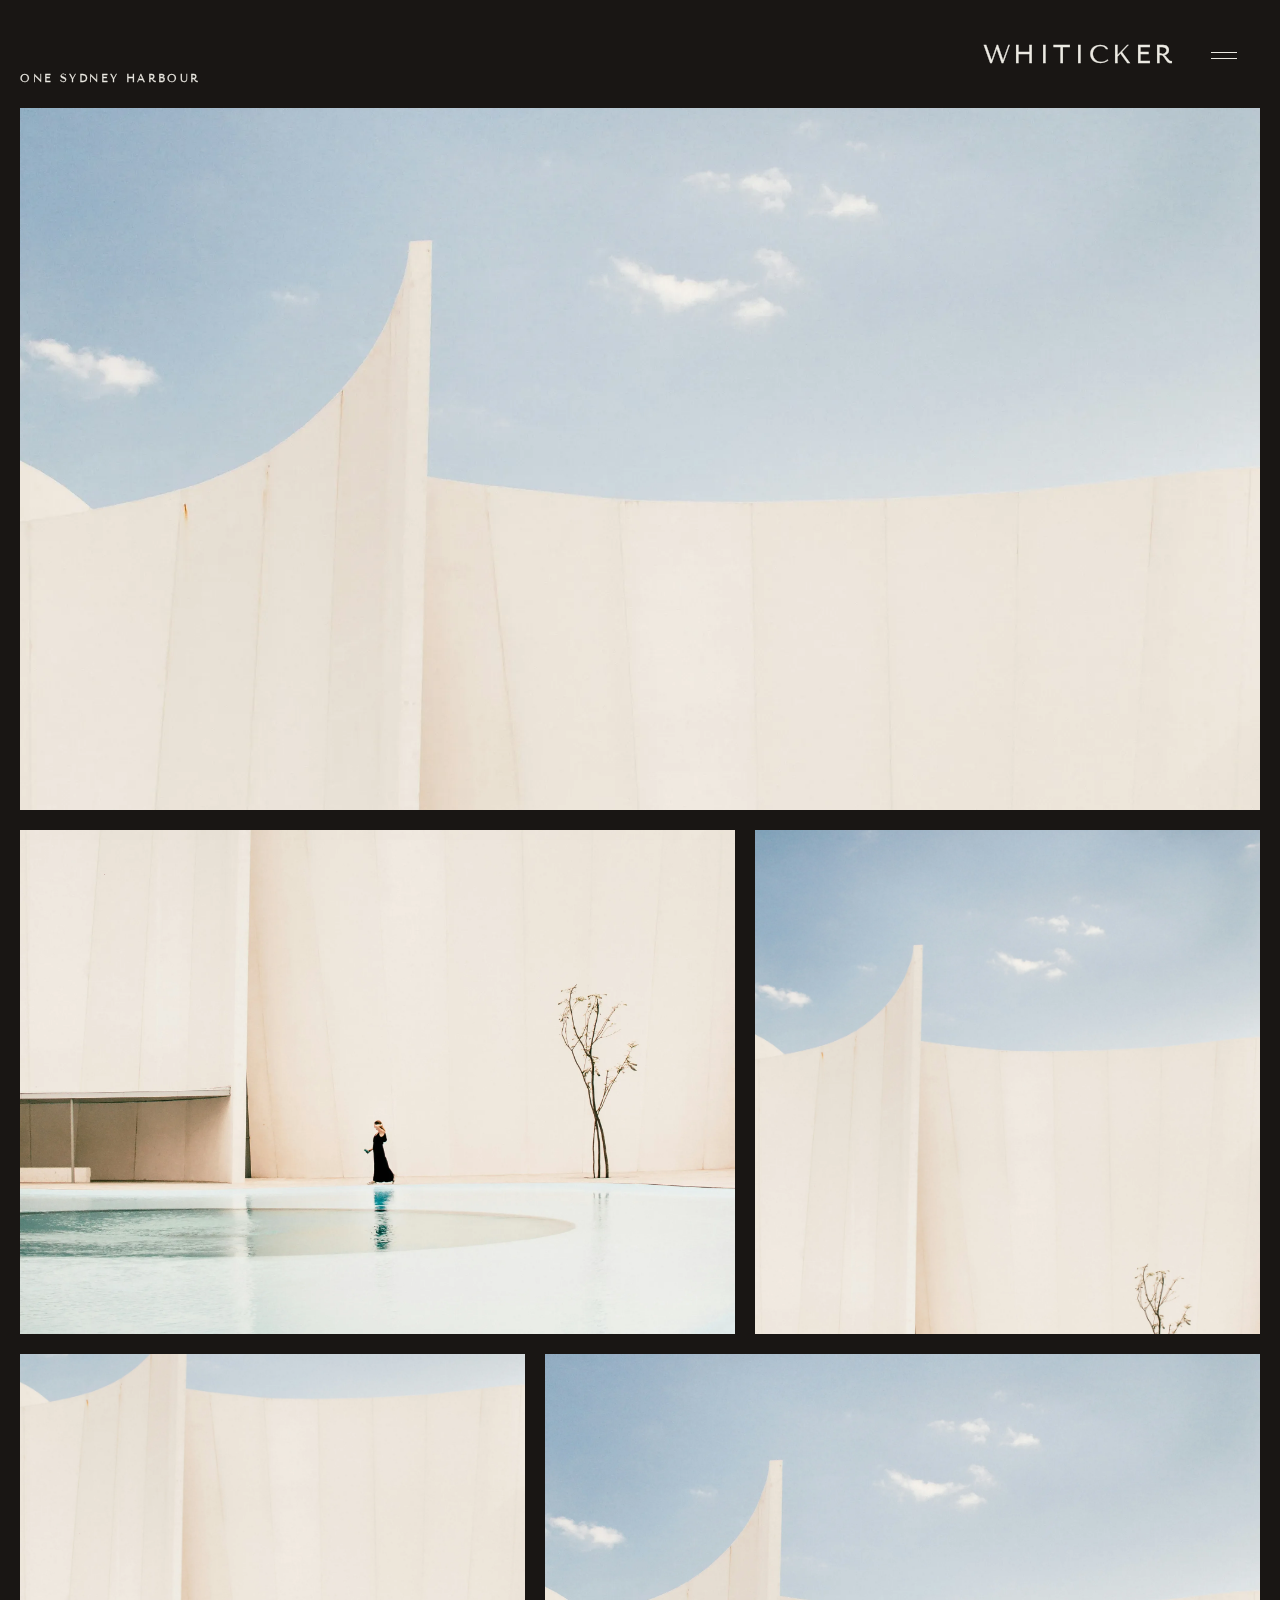
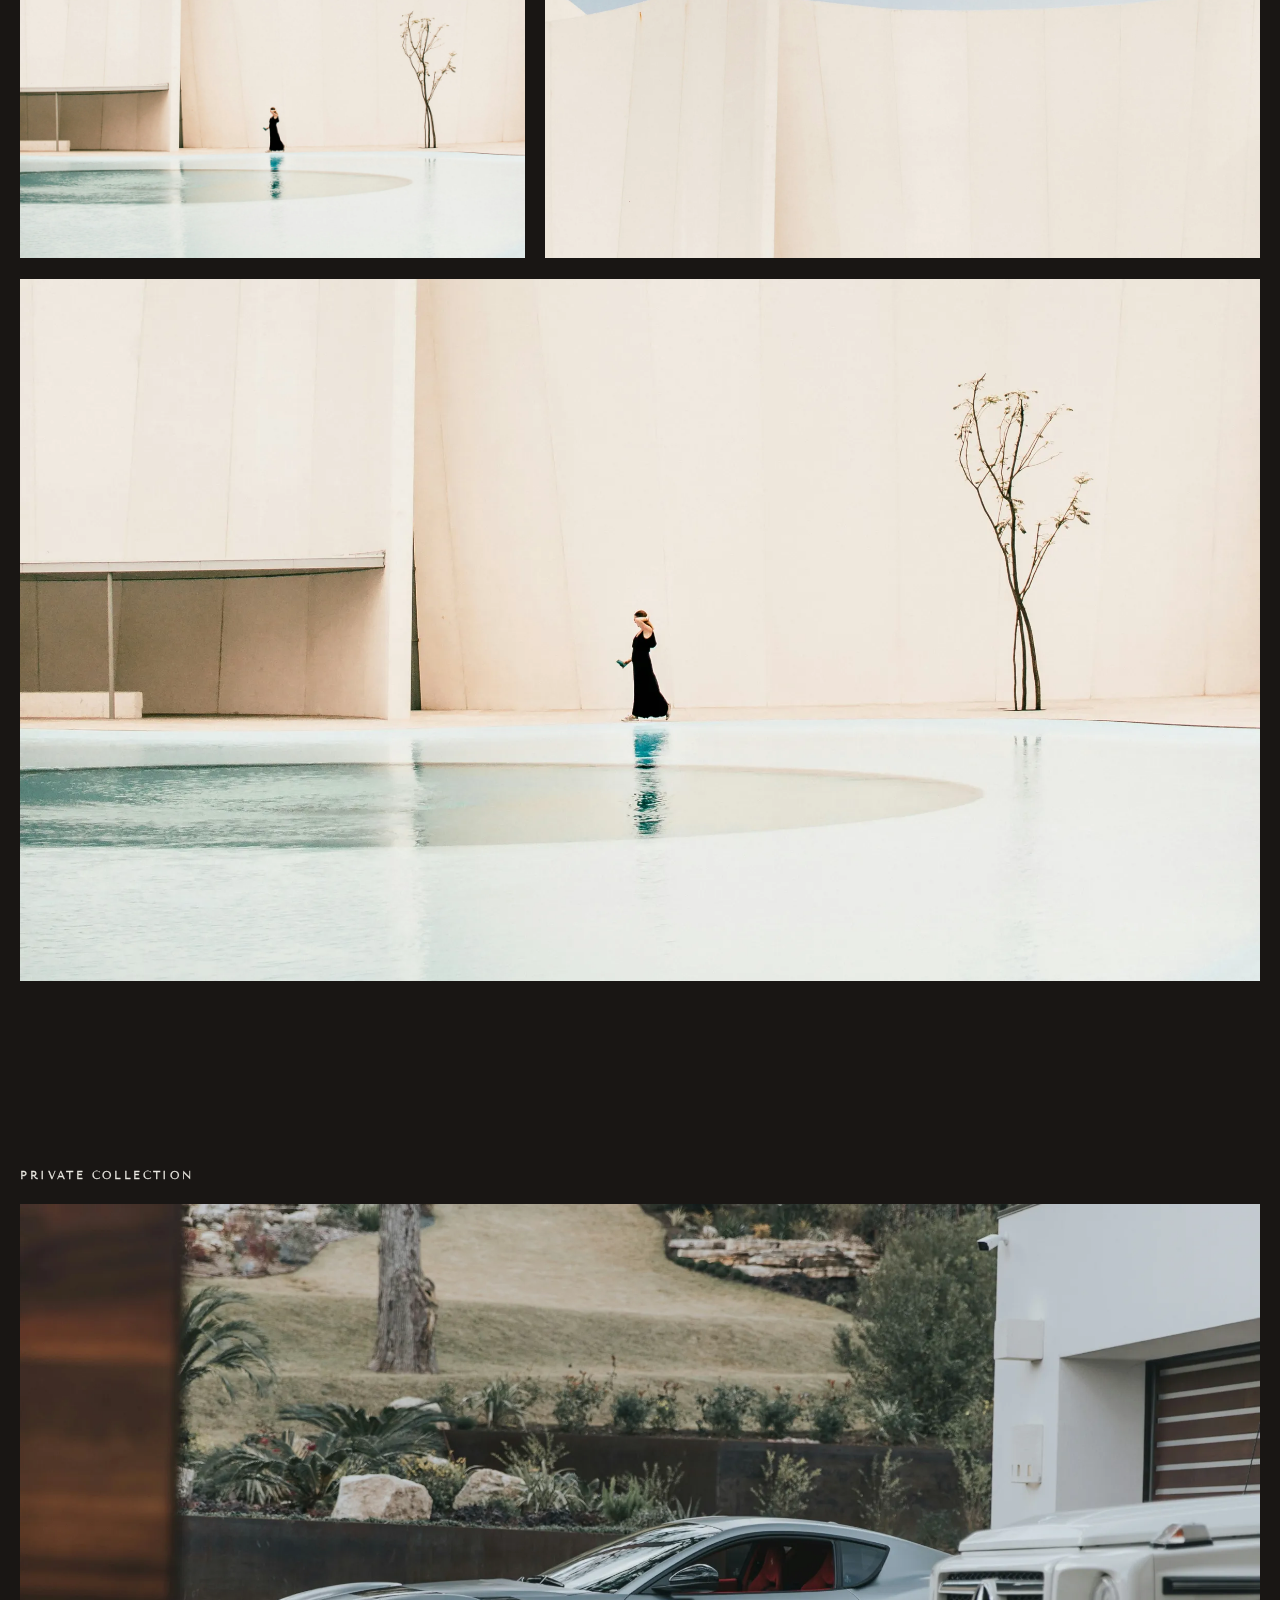
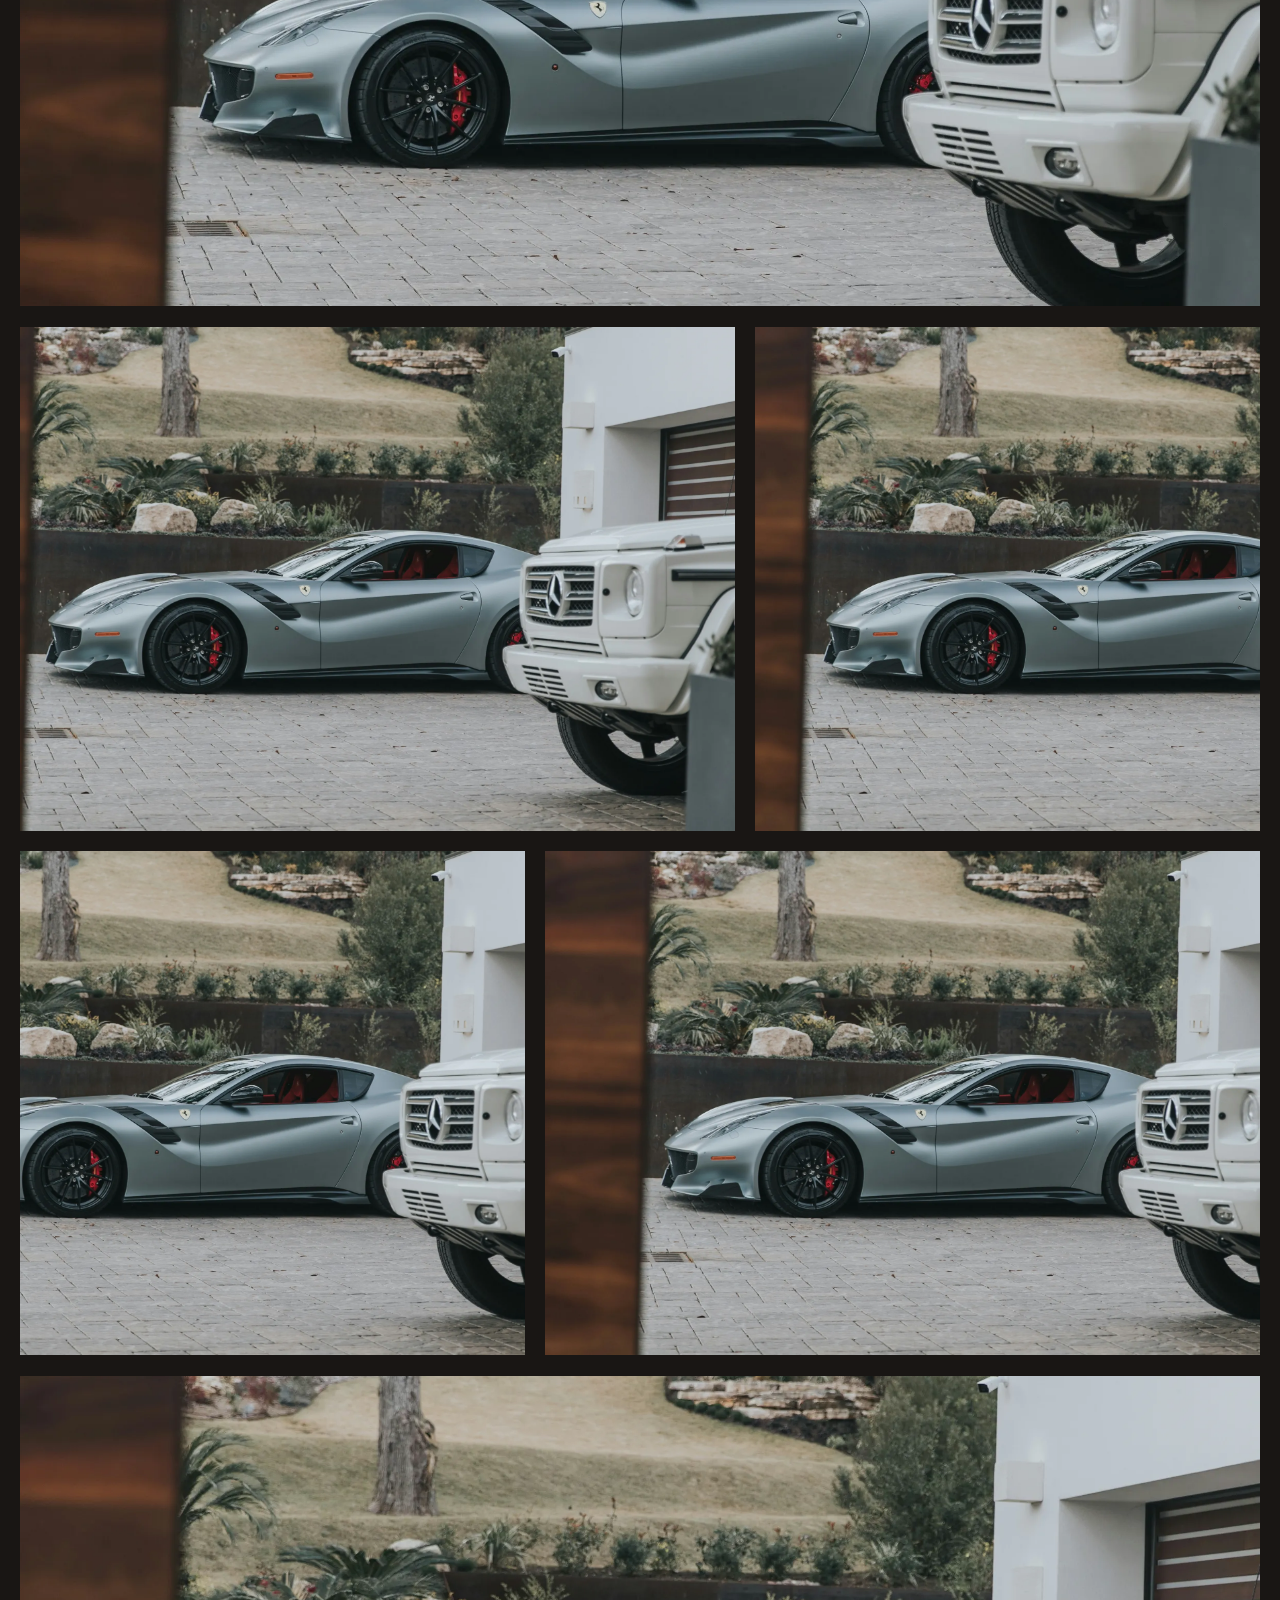
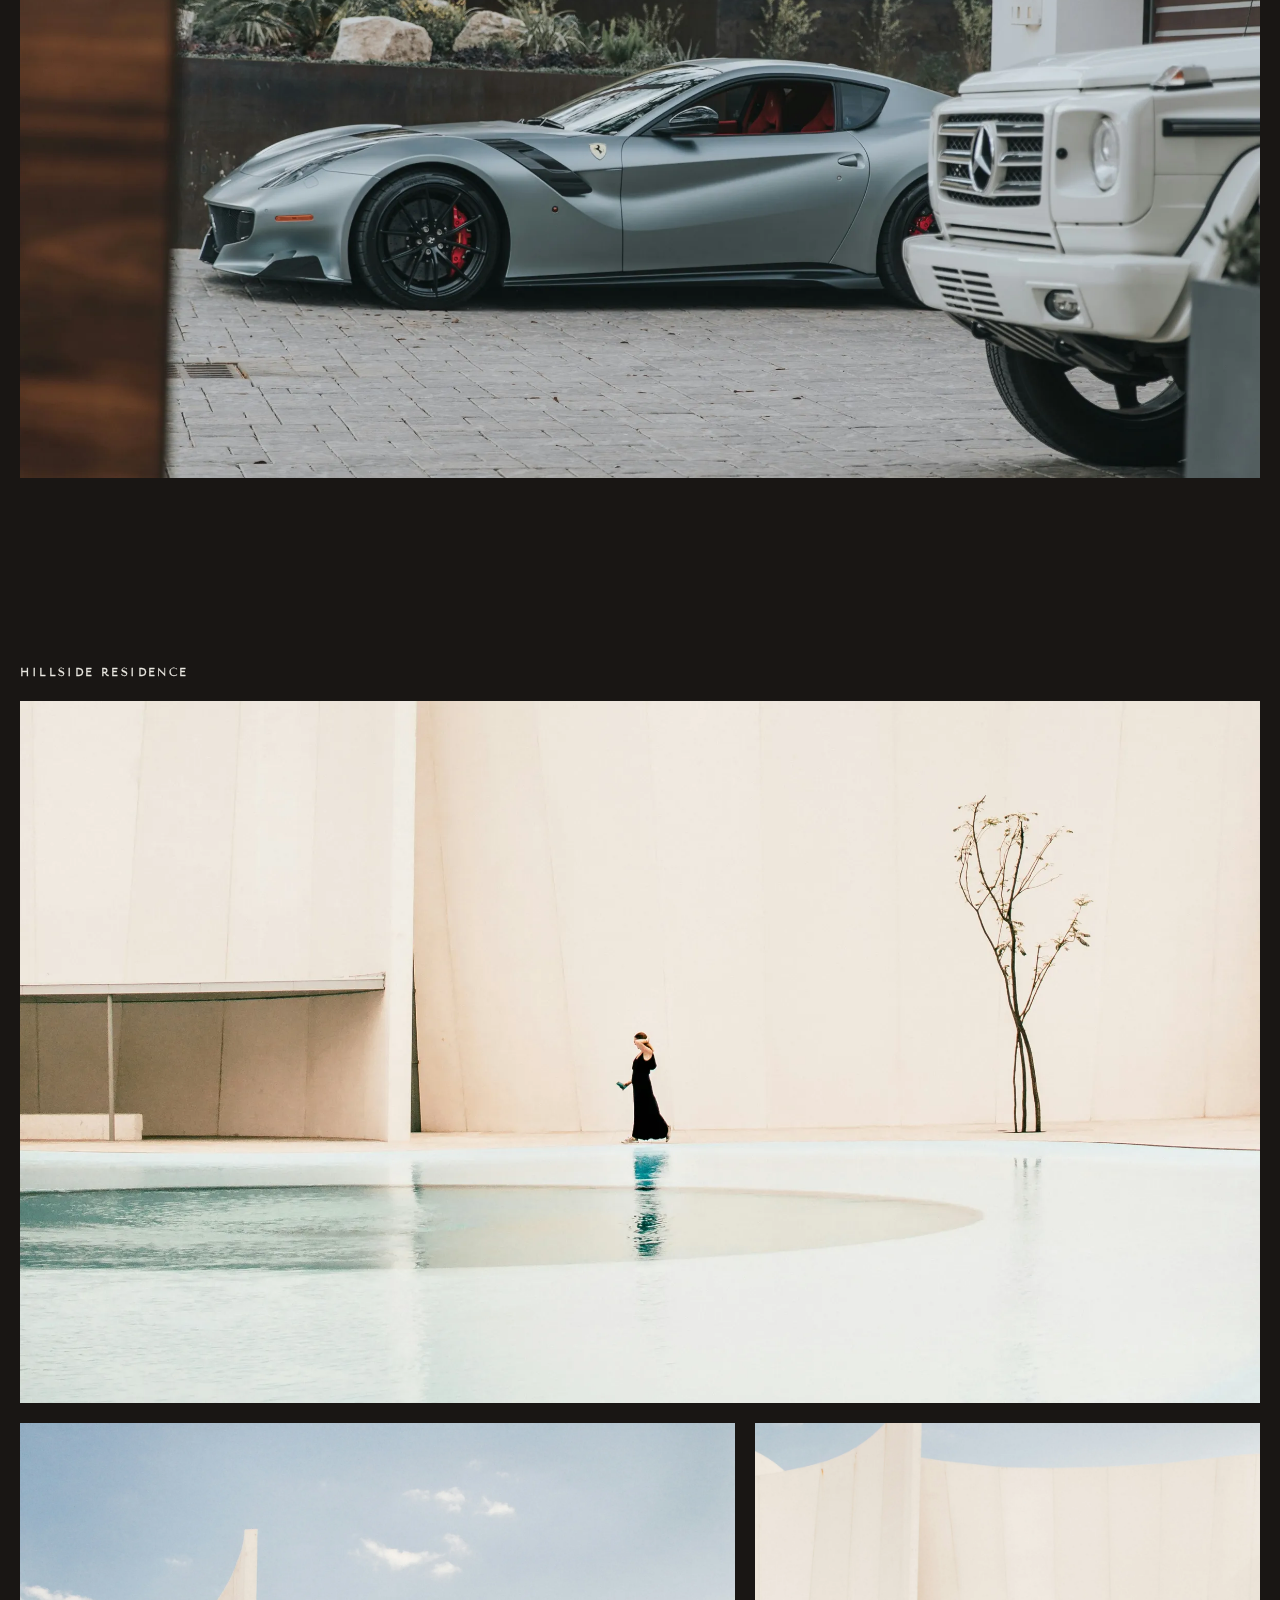
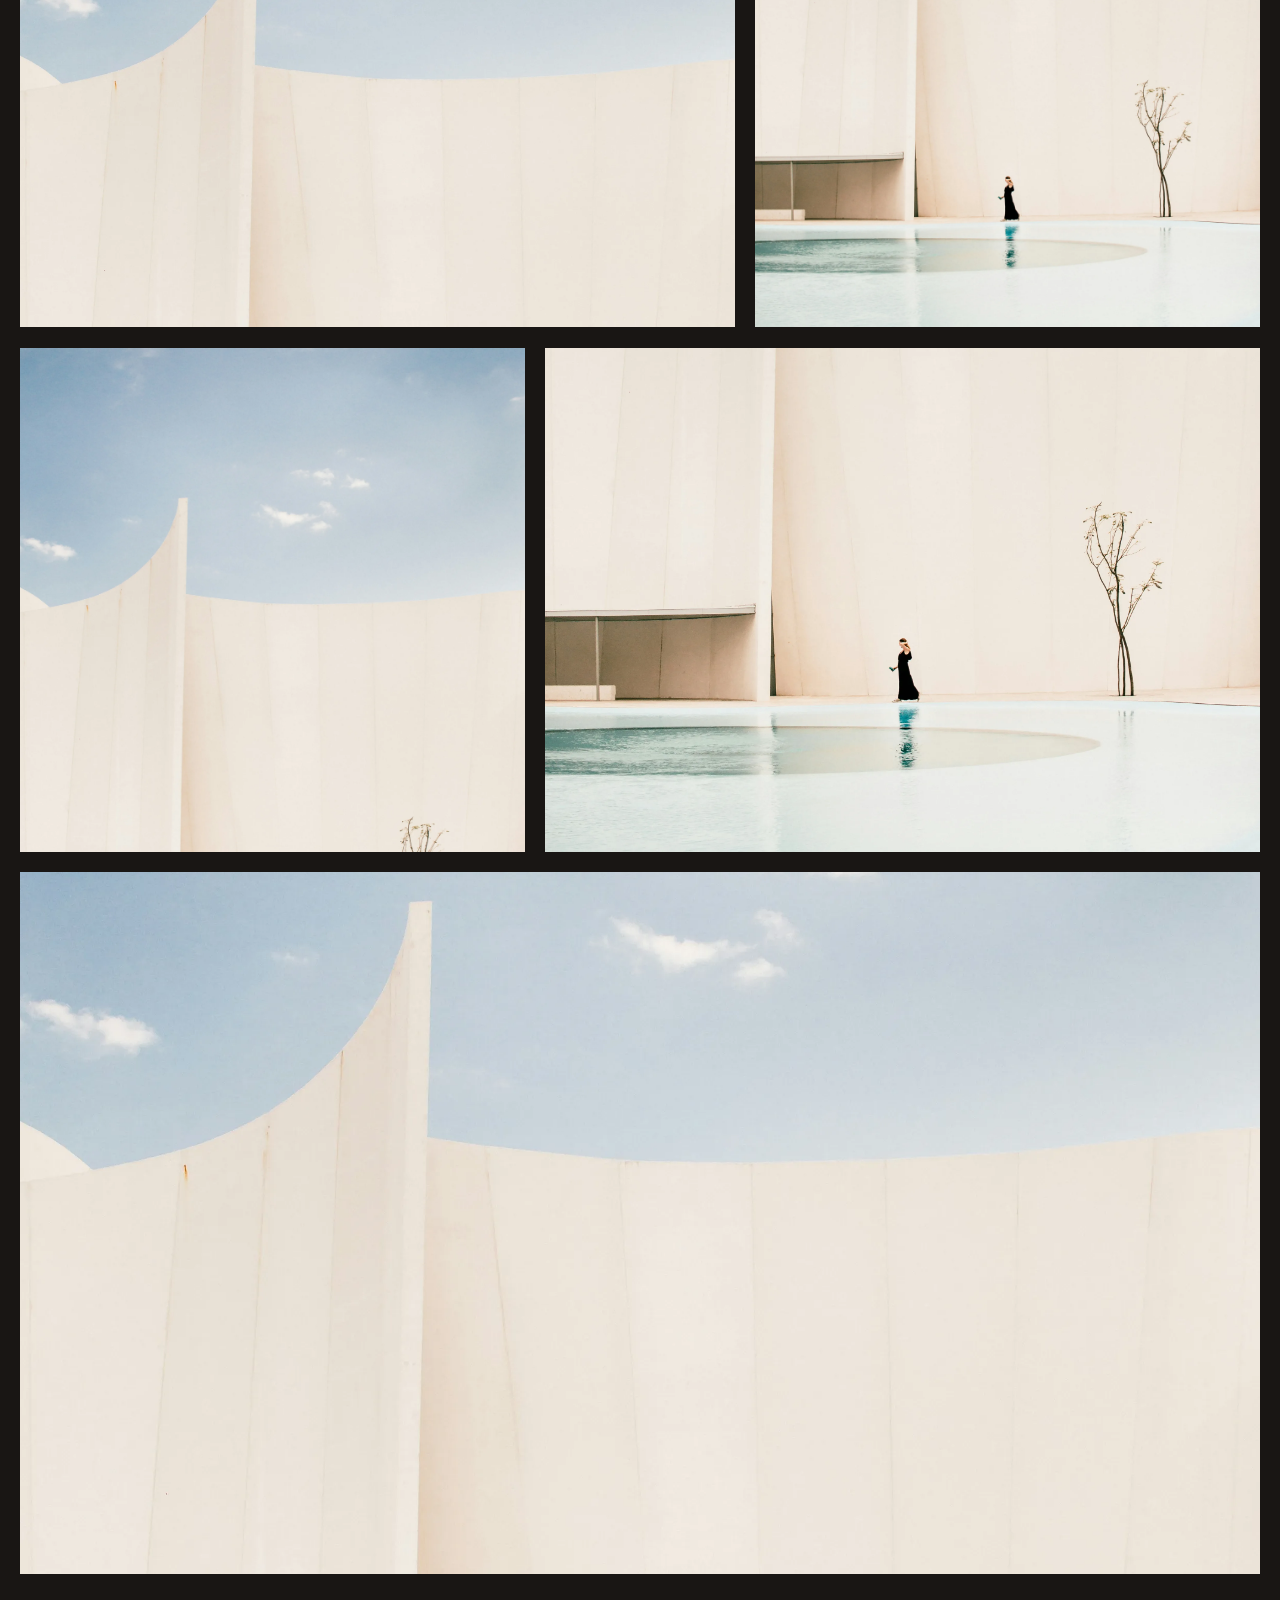
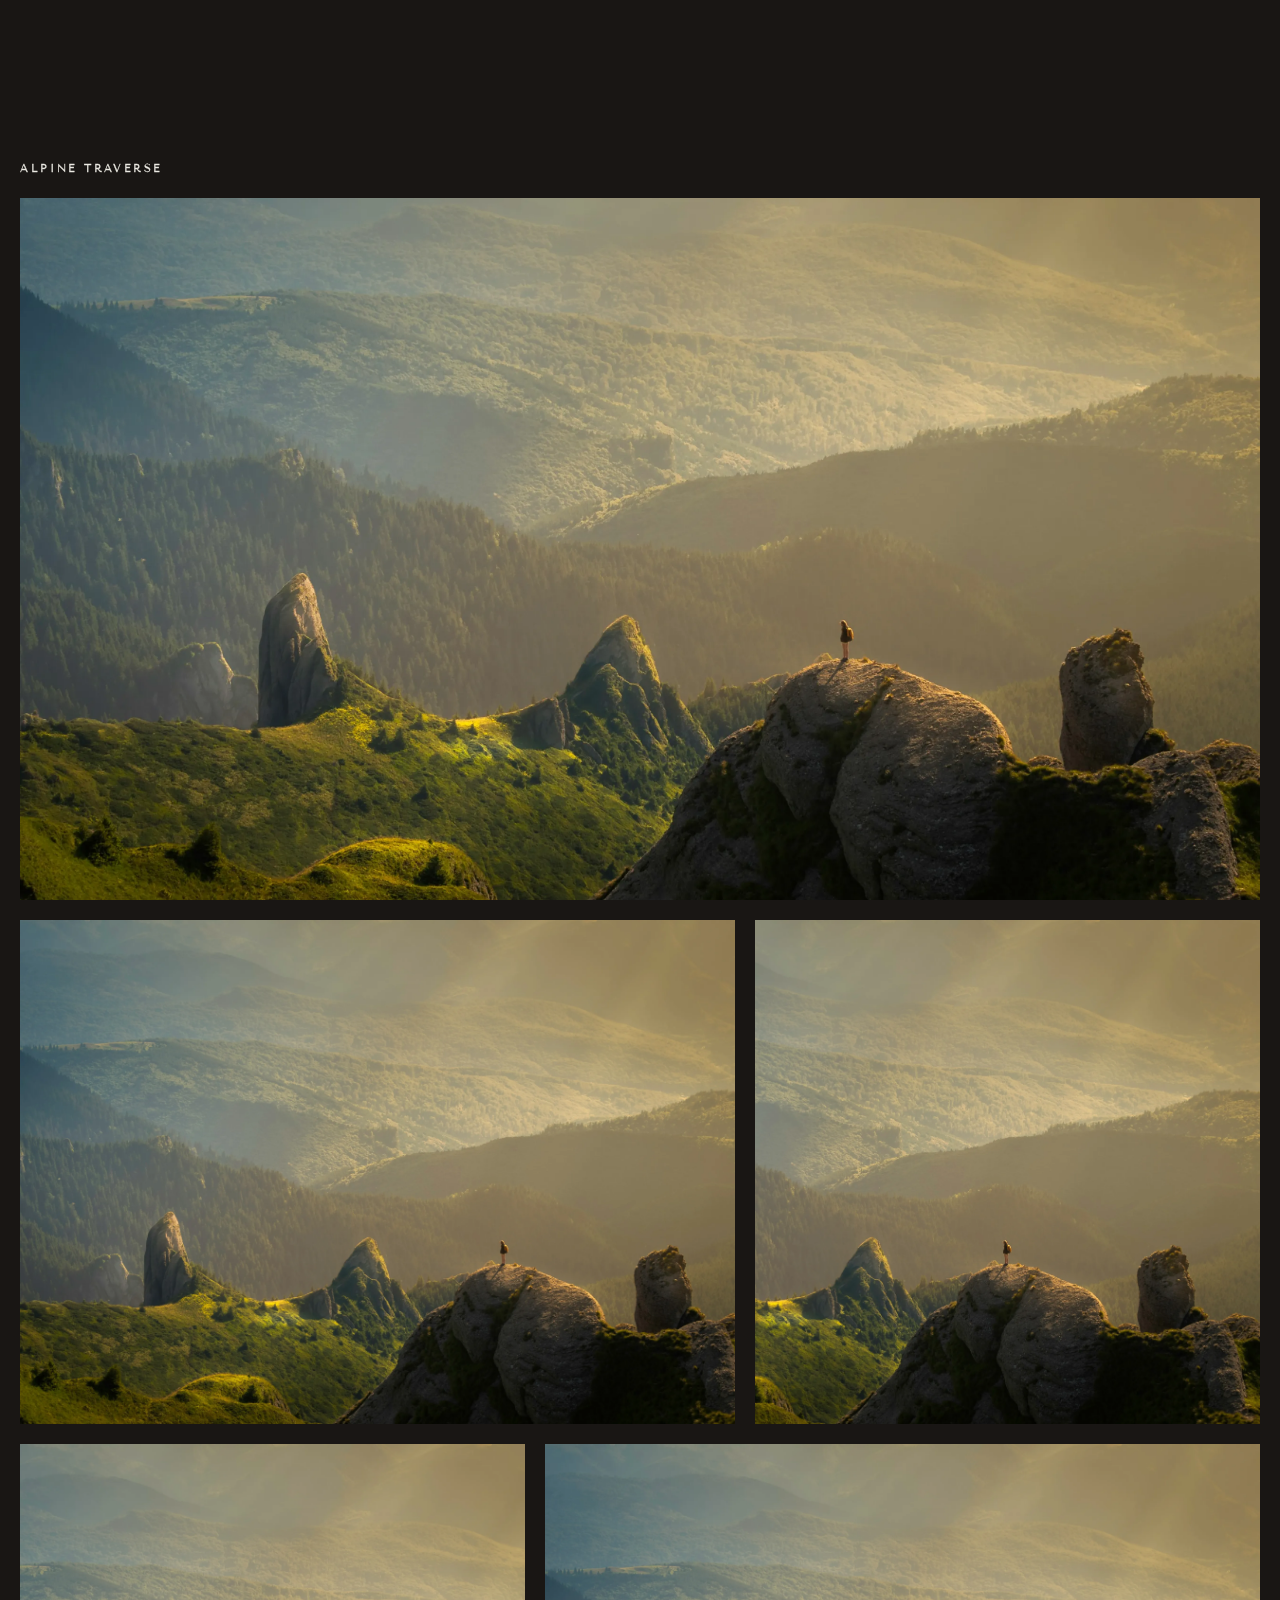
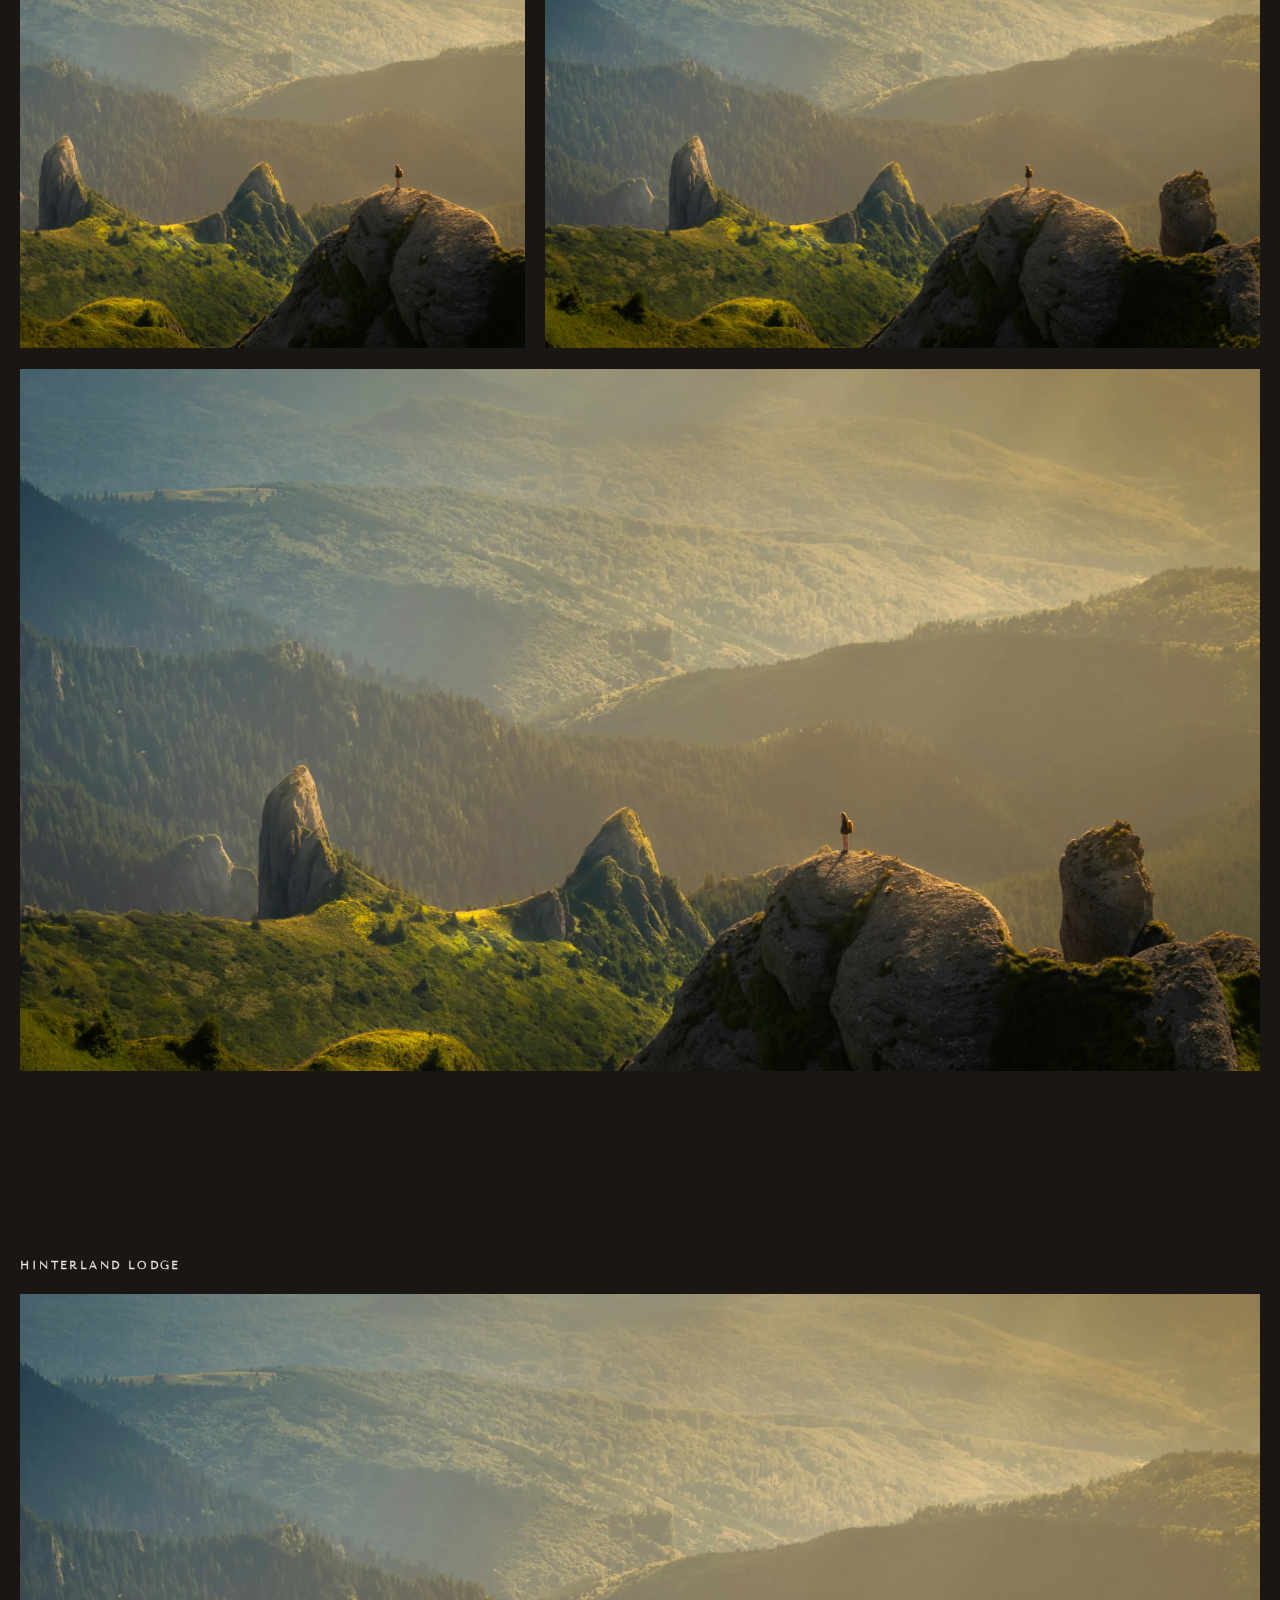
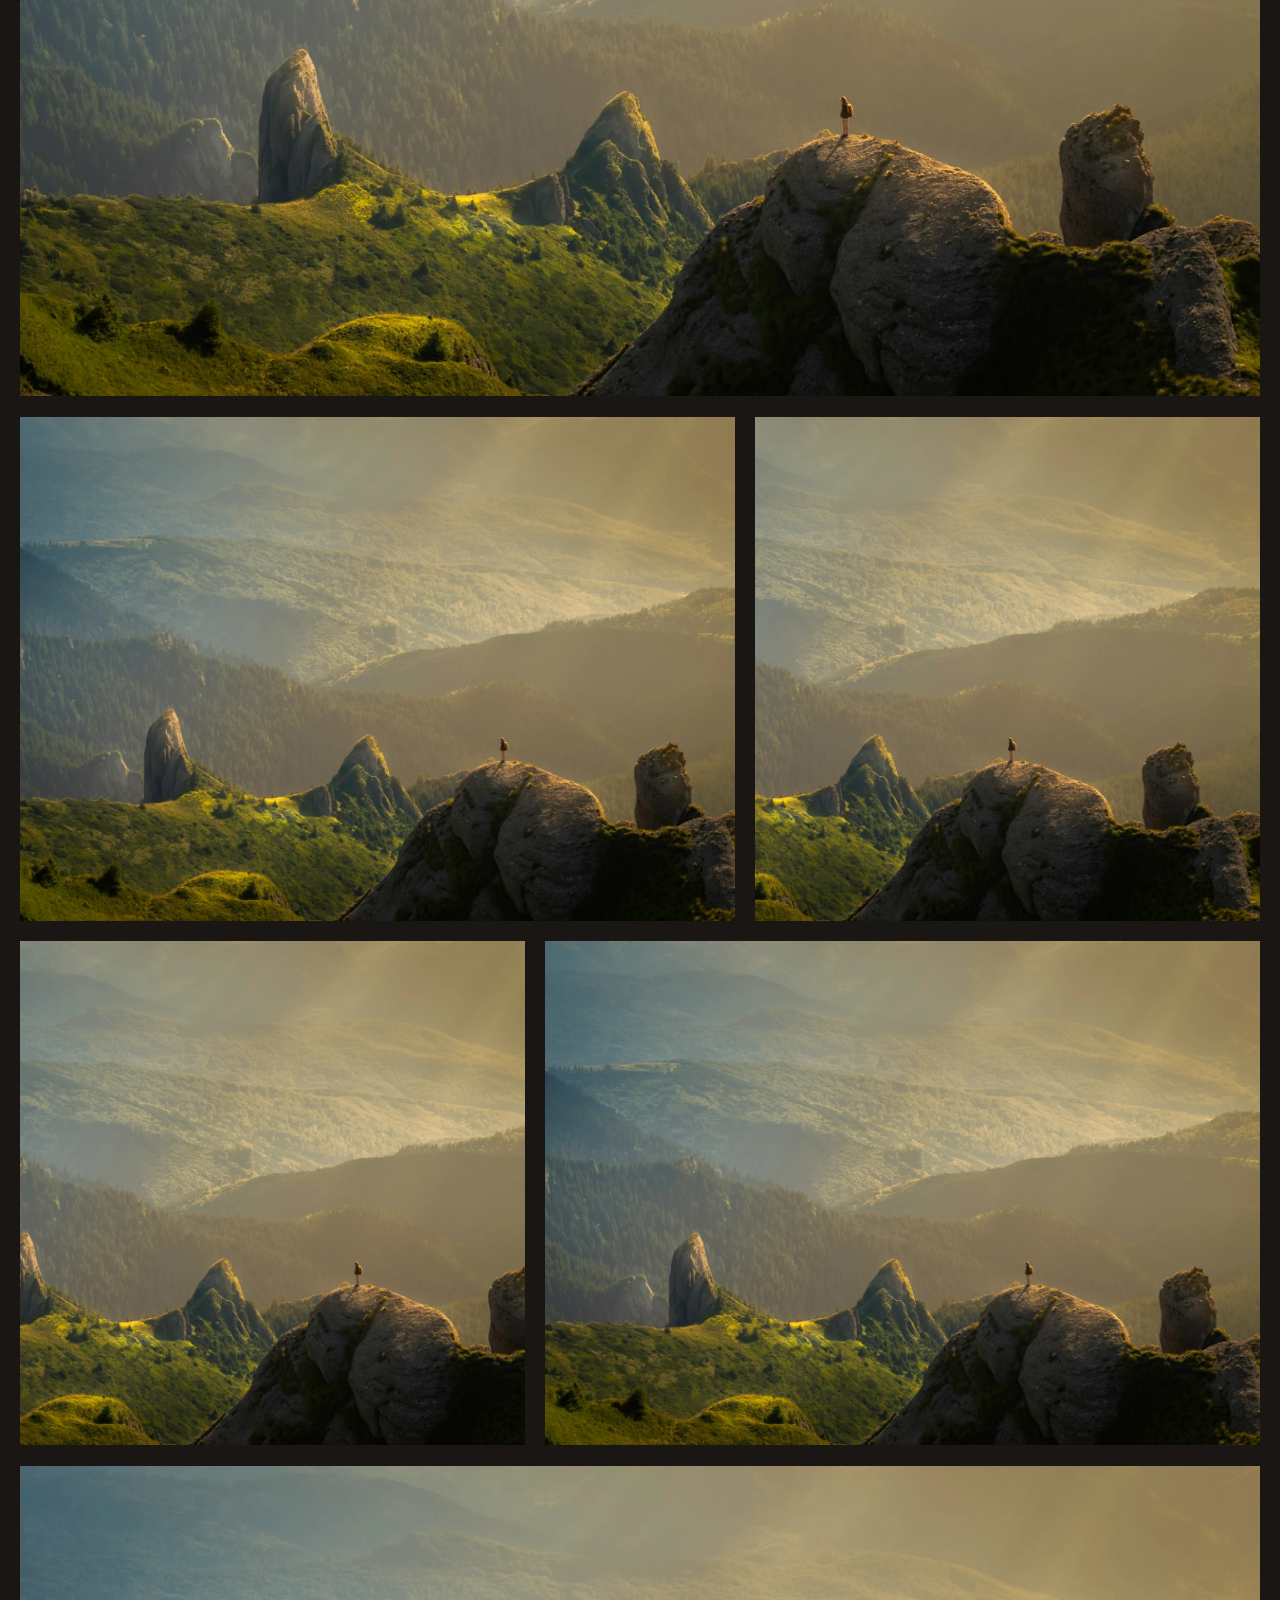
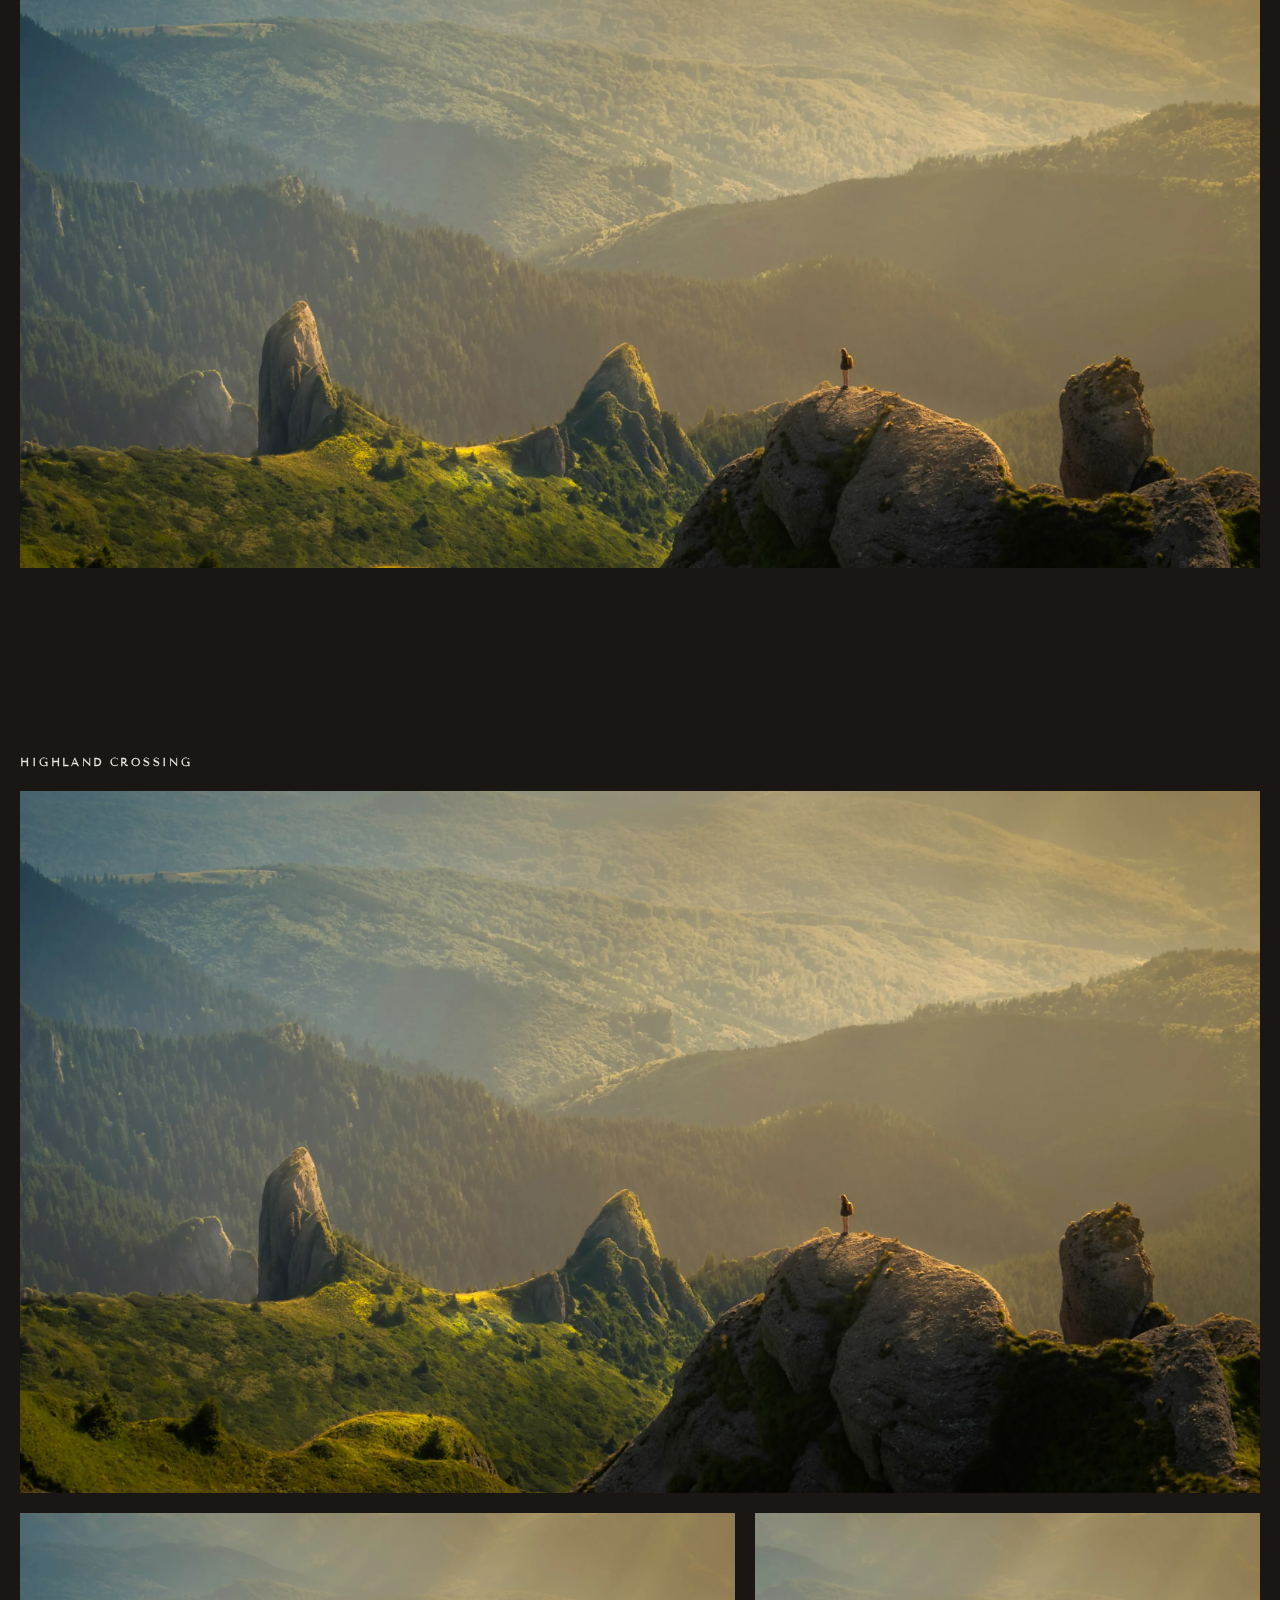
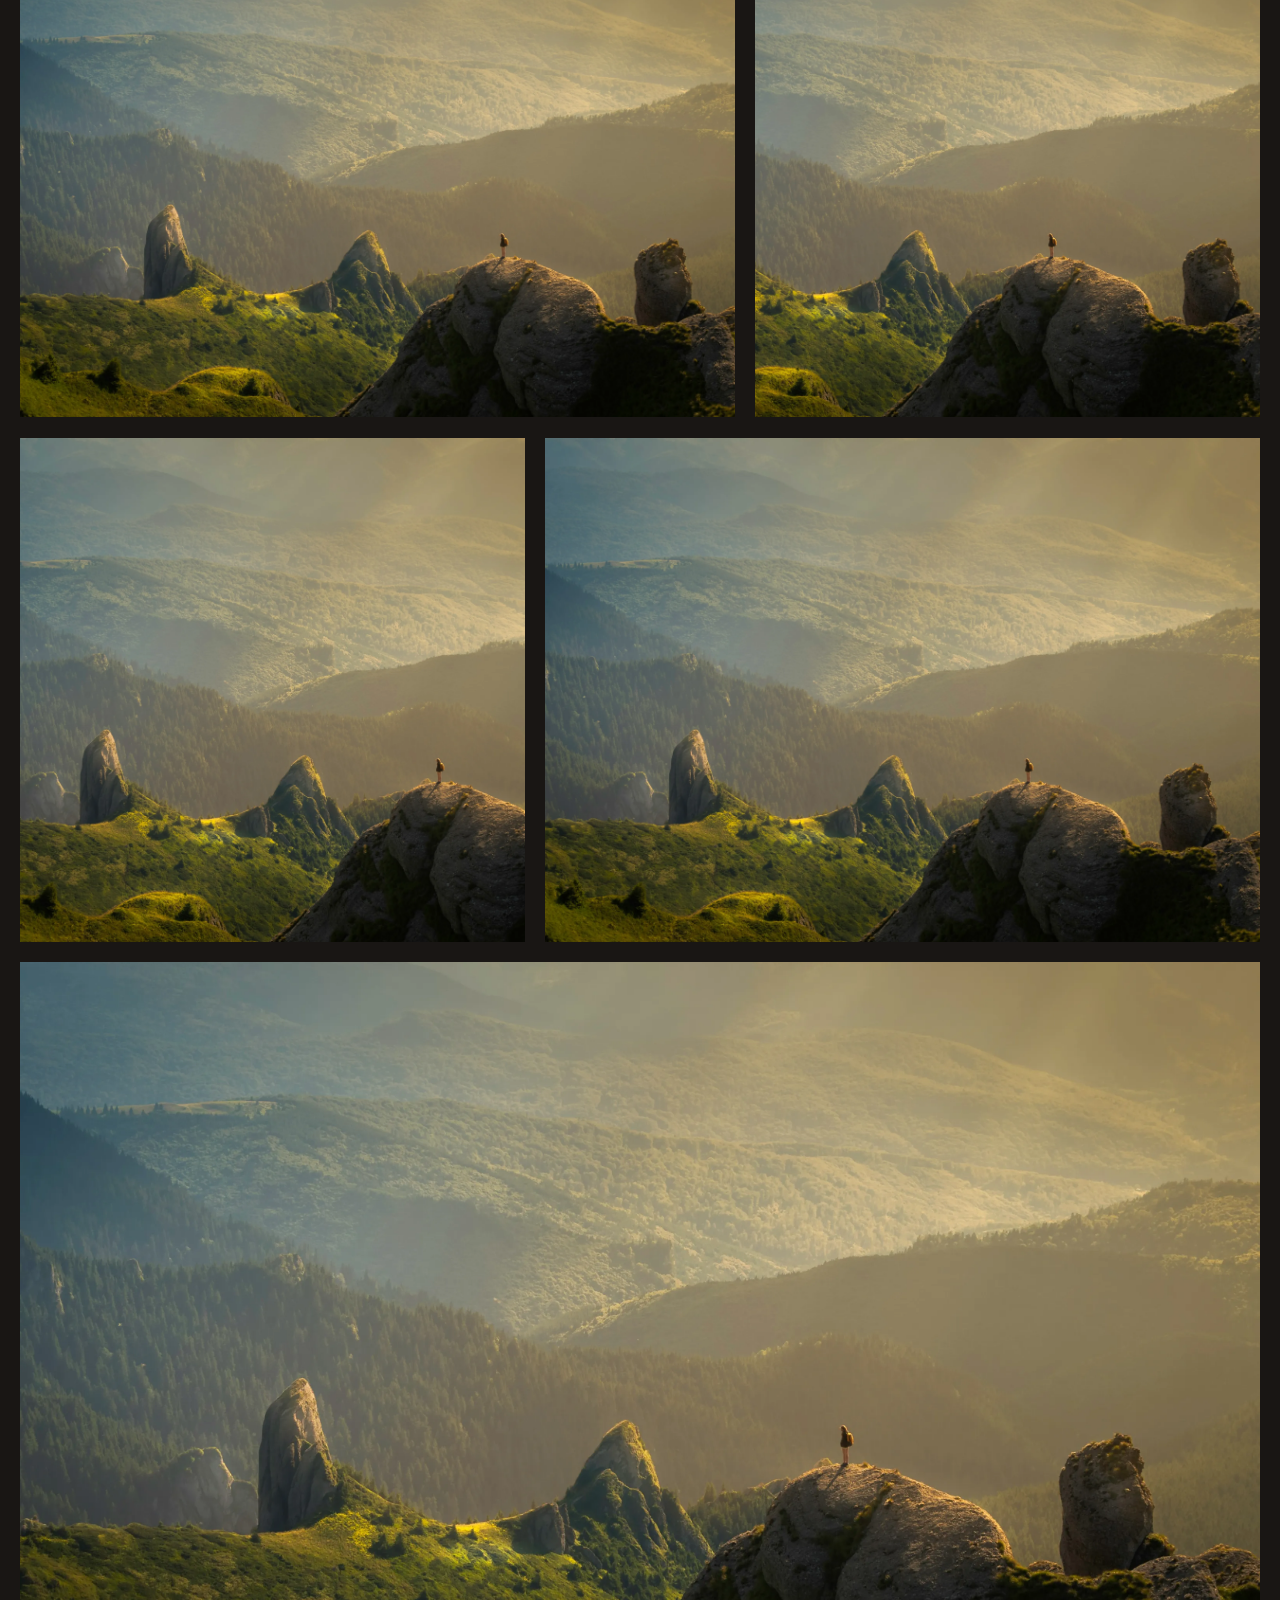
==== projects/index.html @ a3a315de "Add a favicon: the letter W in Tenor Sans The site had none at all — no declaration on either page, " ====
<!DOCTYPE html>
<html lang="en" class="no-js">
<head>
	<meta charset="utf-8">
	<meta name="viewport" content="width=device-width, initial-scale=1">
	<title>Projects — Whiticker</title>
	<meta name="description" content="Selected commissions — Whiticker. Architecture, lifestyle &amp; people, travel &amp; hotels.">

	<!-- Flip no-js → js before first paint, so the hidden-until-revealed
	     states only apply when JS is actually there to reveal them -->
	<script>document.documentElement.className = 'js';</script>

	<!-- Favicon: the letter W in Tenor Sans, the wordmark's own face. Rendered
	     from the TTF to raster — an SVG favicon cannot rely on a web font.
	     Root-absolute paths: relative ones would resolve to /projects/… -->
	<link rel="icon" href="/favicon.ico" sizes="any">
	<link rel="icon" type="image/png" href="/favicon-32.png" sizes="32x32">
	<link rel="apple-touch-icon" href="/apple-touch-icon.png">

	<link rel="preconnect" href="https://fonts.googleapis.com">
	<link rel="preconnect" href="https://fonts.gstatic.com" crossorigin>
	<link rel="stylesheet" href="https://fonts.googleapis.com/css2?family=Tenor+Sans&display=swap">

	<!-- Shared with the homepage: a visitor arriving from there has both
	     cached, so this page costs one request -->
	<link rel="stylesheet" href="../style.css">
</head>
<body>

<header class="site-header">
	<a class="brand" href="../" aria-label="Whiticker — home">Whiticker</a>

	<button
		class="nav-toggle"
		type="button"
		aria-label="Open menu"
		aria-expanded="false"
		aria-controls="site-nav">
		<span class="nav-toggle__box">
			<i class="nav-toggle__bar"></i>
			<i class="nav-toggle__bar"></i>
		</span>
	</button>
</header>

<nav id="site-nav" class="nav-overlay" aria-hidden="true">
	<div class="nav-overlay__inner">
		<!-- Links resolve to the homepage from this depth -->
		<ul class="nav-list">
			<li style="--i:0"><a href="../#behind-the-lens">About</a></li>
			<li style="--i:1"><a href="#top">Projects</a></li>
			<li style="--i:2"><a href="../#contact">Contact</a></li>
		</ul>

		<a
			class="nav-ig"
			href="https://www.instagram.com/"
			target="_blank"
			rel="noopener noreferrer"
			aria-label="Instagram">
			<svg viewBox="0 0 24 24" width="24" height="24" aria-hidden="true" focusable="false">
				<rect x="2.5" y="2.5" width="19" height="19" rx="5.25"
					fill="none" stroke="currentColor" stroke-width="1.3"/>
				<circle cx="12" cy="12" r="4.6"
					fill="none" stroke="currentColor" stroke-width="1.3"/>
				<circle cx="17.6" cy="6.4" r="1.15" fill="currentColor"/>
			</svg>
		</a>
	</div>
</nav>

<!-- ==========================================================================
	 PROJECTS — one repeating six-plate module per commission.
	 Every project is the same markup; only the srcs and --pos crops differ.
	 ========================================================================== -->
<main id="top">

	<section class="project" id="one-sydney-harbour">
		<h2 class="project__title">One Sydney Harbour</h2>
		<div class="project__grid">
			<figure class="plate" style="--pos:50% 29%">
				<img src="../images/architecture.webp" alt="Curved white concrete wall — One Sydney Harbour"
					loading="eager" fetchpriority="high" decoding="async">
			</figure>
			<figure class="plate" style="--pos:50% 100%">
				<img src="../images/architecture.webp" alt="Curved white concrete wall — One Sydney Harbour"
					loading="lazy" decoding="async">
			</figure>
			<figure class="plate" style="--pos:50% 30%">
				<img src="../images/architecture.webp" alt="Curved white concrete wall — One Sydney Harbour"
					loading="lazy" decoding="async">
			</figure>
			<figure class="plate" style="--pos:50% 100%">
				<img src="../images/architecture.webp" alt="Curved white concrete wall — One Sydney Harbour"
					loading="lazy" decoding="async">
			</figure>
			<figure class="plate" style="--pos:50% 29%">
				<img src="../images/architecture.webp" alt="Curved white concrete wall — One Sydney Harbour"
					loading="lazy" decoding="async">
			</figure>
			<figure class="plate" style="--pos:50% 100%">
				<img src="../images/architecture.webp" alt="Curved white concrete wall — One Sydney Harbour"
					loading="lazy" decoding="async">
			</figure>
		</div>
	</section>
	<section class="project" id="private-collection">
		<h2 class="project__title">Private Collection</h2>
		<div class="project__grid">
			<figure class="plate" style="--pos:50% 0%">
				<img src="../images/lifestyle.webp" alt="Silver sports car on a paved forecourt — Private Collection"
					loading="lazy" decoding="async">
			</figure>
			<figure class="plate" style="--pos:100% 50%">
				<img src="../images/lifestyle.webp" alt="Silver sports car on a paved forecourt — Private Collection"
					loading="lazy" decoding="async">
			</figure>
			<figure class="plate" style="--pos:16% 50%">
				<img src="../images/lifestyle.webp" alt="Silver sports car on a paved forecourt — Private Collection"
					loading="lazy" decoding="async">
			</figure>
			<figure class="plate" style="--pos:70% 50%">
				<img src="../images/lifestyle.webp" alt="Silver sports car on a paved forecourt — Private Collection"
					loading="lazy" decoding="async">
			</figure>
			<figure class="plate" style="--pos:0% 50%">
				<img src="../images/lifestyle.webp" alt="Silver sports car on a paved forecourt — Private Collection"
					loading="lazy" decoding="async">
			</figure>
			<figure class="plate" style="--pos:50% 40%">
				<img src="../images/lifestyle.webp" alt="Silver sports car on a paved forecourt — Private Collection"
					loading="lazy" decoding="async">
			</figure>
		</div>
	</section>
	<section class="project" id="hillside-residence">
		<h2 class="project__title">Hillside Residence</h2>
		<div class="project__grid">
			<figure class="plate" style="--pos:50% 100%">
				<img src="../images/architecture.webp" alt="White wall and reflecting pool — Hillside Residence"
					loading="lazy" decoding="async">
			</figure>
			<figure class="plate" style="--pos:50% 29%">
				<img src="../images/architecture.webp" alt="White wall and reflecting pool — Hillside Residence"
					loading="lazy" decoding="async">
			</figure>
			<figure class="plate" style="--pos:50% 100%">
				<img src="../images/architecture.webp" alt="White wall and reflecting pool — Hillside Residence"
					loading="lazy" decoding="async">
			</figure>
			<figure class="plate" style="--pos:50% 16%">
				<img src="../images/architecture.webp" alt="White wall and reflecting pool — Hillside Residence"
					loading="lazy" decoding="async">
			</figure>
			<figure class="plate" style="--pos:50% 100%">
				<img src="../images/architecture.webp" alt="White wall and reflecting pool — Hillside Residence"
					loading="lazy" decoding="async">
			</figure>
			<figure class="plate" style="--pos:50% 38%">
				<img src="../images/architecture.webp" alt="White wall and reflecting pool — Hillside Residence"
					loading="lazy" decoding="async">
			</figure>
		</div>
	</section>
	<section class="project" id="alpine-traverse">
		<h2 class="project__title">Alpine Traverse</h2>
		<div class="project__grid">
			<figure class="plate" style="--pos:50% 83%">
				<img src="../images/travel.webp" alt="Mountain ridges at golden hour — Alpine Traverse"
					loading="lazy" decoding="async">
			</figure>
			<figure class="plate" style="--pos:50% 0%">
				<img src="../images/travel.webp" alt="Mountain ridges at golden hour — Alpine Traverse"
					loading="lazy" decoding="async">
			</figure>
			<figure class="plate" style="--pos:100% 50%">
				<img src="../images/travel.webp" alt="Mountain ridges at golden hour — Alpine Traverse"
					loading="lazy" decoding="async">
			</figure>
			<figure class="plate" style="--pos:50% 50%">
				<img src="../images/travel.webp" alt="Mountain ridges at golden hour — Alpine Traverse"
					loading="lazy" decoding="async">
			</figure>
			<figure class="plate" style="--pos:50% 100%">
				<img src="../images/travel.webp" alt="Mountain ridges at golden hour — Alpine Traverse"
					loading="lazy" decoding="async">
			</figure>
			<figure class="plate" style="--pos:50% 66%">
				<img src="../images/travel.webp" alt="Mountain ridges at golden hour — Alpine Traverse"
					loading="lazy" decoding="async">
			</figure>
		</div>
	</section>
	<section class="project" id="hinterland-lodge">
		<h2 class="project__title">Hinterland Lodge</h2>
		<div class="project__grid">
			<figure class="plate" style="--pos:50% 100%">
				<img src="../images/travel.webp" alt="Rock spires above forested ridges — Hinterland Lodge"
					loading="lazy" decoding="async">
			</figure>
			<figure class="plate" style="--pos:50% 50%">
				<img src="../images/travel.webp" alt="Rock spires above forested ridges — Hinterland Lodge"
					loading="lazy" decoding="async">
			</figure>
			<figure class="plate" style="--pos:98% 50%">
				<img src="../images/travel.webp" alt="Rock spires above forested ridges — Hinterland Lodge"
					loading="lazy" decoding="async">
			</figure>
			<figure class="plate" style="--pos:66% 50%">
				<img src="../images/travel.webp" alt="Rock spires above forested ridges — Hinterland Lodge"
					loading="lazy" decoding="async">
			</figure>
			<figure class="plate" style="--pos:50% 100%">
				<img src="../images/travel.webp" alt="Rock spires above forested ridges — Hinterland Lodge"
					loading="lazy" decoding="async">
			</figure>
			<figure class="plate" style="--pos:50% 34%">
				<img src="../images/travel.webp" alt="Rock spires above forested ridges — Hinterland Lodge"
					loading="lazy" decoding="async">
			</figure>
		</div>
	</section>
	<section class="project" id="highland-crossing">
		<h2 class="project__title">Highland Crossing</h2>
		<div class="project__grid">
			<figure class="plate" style="--pos:50% 99%">
				<img src="../images/travel.webp" alt="Layered ridges fading into haze — Highland Crossing"
					loading="lazy" decoding="async">
			</figure>
			<figure class="plate" style="--pos:50% 100%">
				<img src="../images/travel.webp" alt="Layered ridges fading into haze — Highland Crossing"
					loading="lazy" decoding="async">
			</figure>
			<figure class="plate" style="--pos:82% 50%">
				<img src="../images/travel.webp" alt="Layered ridges fading into haze — Highland Crossing"
					loading="lazy" decoding="async">
			</figure>
			<figure class="plate" style="--pos:34% 50%">
				<img src="../images/travel.webp" alt="Layered ridges fading into haze — Highland Crossing"
					loading="lazy" decoding="async">
			</figure>
			<figure class="plate" style="--pos:50% 100%">
				<img src="../images/travel.webp" alt="Layered ridges fading into haze — Highland Crossing"
					loading="lazy" decoding="async">
			</figure>
			<figure class="plate" style="--pos:50% 50%">
				<img src="../images/travel.webp" alt="Layered ridges fading into haze — Highland Crossing"
					loading="lazy" decoding="async">
			</figure>
		</div>
	</section>
	<section class="project" id="the-escarpment">
		<h2 class="project__title">The Escarpment</h2>
		<div class="project__grid">
			<figure class="plate" style="--pos:50% 34%">
				<img src="../images/travel.webp" alt="Weathered rock along a high ridge — The Escarpment"
					loading="lazy" decoding="async">
			</figure>
			<figure class="plate" style="--pos:50% 100%">
				<img src="../images/travel.webp" alt="Weathered rock along a high ridge — The Escarpment"
					loading="lazy" decoding="async">
			</figure>
			<figure class="plate" style="--pos:50% 50%">
				<img src="../images/travel.webp" alt="Weathered rock along a high ridge — The Escarpment"
					loading="lazy" decoding="async">
			</figure>
			<figure class="plate" style="--pos:98% 50%">
				<img src="../images/travel.webp" alt="Weathered rock along a high ridge — The Escarpment"
					loading="lazy" decoding="async">
			</figure>
			<figure class="plate" style="--pos:50% 100%">
				<img src="../images/travel.webp" alt="Weathered rock along a high ridge — The Escarpment"
					loading="lazy" decoding="async">
			</figure>
			<figure class="plate" style="--pos:50% 83%">
				<img src="../images/travel.webp" alt="Weathered rock along a high ridge — The Escarpment"
					loading="lazy" decoding="async">
			</figure>
		</div>
	</section>

	<p class="contact__colophon">© 2026 Whiticker</p>

</main>

<script src="../main.js" defer></script>
</body>
</html>
---- style.css ----
/* ==========================================================================
   WHITICKER
   Styled after ansonsmart.com — tokens below are the reference site's real
   values, read from its Photofolio layout.json / settings.json config.
   The reference palette is inverted: its cream ground becomes our ink.

   01  TOKENS
   02  RESET & BASE
   03  HEADER
   04  NAV TOGGLE
   05  NAV OVERLAY
   06  HERO
   07  CHAPTERS
   08  ROWS & FRAMES
   09  BEHIND THE LENS
   10  CONTACT
   11  PROJECTS
   12  PAGE FADE
   13  RESPONSIVE
   14  A11Y
   ========================================================================== */


/* ==========================================================================
   01  TOKENS
   ========================================================================== */

:root {
	/* Palette — #ECEAE3 is ansonsmart's siteBackgroundColor, used here as ink.
	   The ground is a softened near-black, a whisper warm so it sits with the
	   cream rather than cutting the photographs out of a void. */
	--bg:            #191614;
	--bg-raise:      #221F1B;                     /* plate ground, just off the page */
	--ink:           #ECEAE3;
	--ink-dim:       rgba(236, 234, 227, 0.55);
	--ink-quiet:     rgba(236, 234, 227, 0.62);   /* credit labels */
	--ink-soft:      rgba(236, 234, 227, 0.72);   /* credit values */

	/* Type — Tenor Sans 400: reference logoFont / menuFont / thumbnailTitleFont */
	--font: 'Tenor Sans', 'Helvetica Neue', Helvetica, Arial, sans-serif;
	--logo-size:    clamp(19px, 2vw, 36px);       /* reference logoFontSize: 36 */
	--nav-size:     clamp(1.75rem, 5.2vw, 3.5rem);
	--cap-size:     clamp(0.68rem, 1.05vw, 0.85rem);
	--hero-size:    clamp(2.4rem, 10.5vw, 9rem);
	--tag-size:     clamp(0.6rem, 1.4vw, 0.82rem);
	--pos-size:     clamp(0.72rem, 1.1vw, 0.95rem);
	--credit-size:  clamp(0.56rem, 0.72vw, 0.68rem);
	--spec-size:    clamp(0.5rem, 0.6vw, 0.58rem);
	--chapter-size: clamp(0.62rem, 0.85vw, 0.78rem);
	--about-size:   clamp(0.95rem, 1.5vw, 1.2rem);

	/* Editorial tracking — labels and credits, magazine-wide */
	--track-wide: 0.22em;

	/* Caption band beneath each plate. FIXED, not auto: an auto height would
	   let a two-line credit shorten only one frame and knock the pair out of
	   alignment. */
	--credit-h: clamp(96px, 11vh, 124px);

	/* Spacing — reference sitePadding (10 L/R) and pageHorizontalMargin (70) */
	--inset:  clamp(10px, 1.6vw, 22px);
	--gutter: clamp(20px, 3.4vw, 70px);
	--edge:   clamp(18px, 2.6vw, 44px);

	/* Motion — reference transitionDuration 0.5, landingMediaTransitionDuration 1.8 */
	--dur:       0.5s;
	--dur-slow:  1.8s;
	--dur-intro: 0.9s;
	--ease: cubic-bezier(0.22, 1, 0.36, 1);

	/* Interaction — reference thumbnailHoverAlpha: 0.75 */
	--hover-alpha: 0.75;
}


/* ==========================================================================
   02  RESET & BASE
   ========================================================================== */

*,
*::before,
*::after { box-sizing: border-box; }

* { margin: 0; padding: 0; }

html {
	scroll-behavior: smooth;
	background: var(--bg);
}

body {
	min-height: 100%;
	background: var(--bg);
	color: var(--ink);
	font-family: var(--font);
	font-weight: 400;
	overflow-x: hidden;

	/* Reference fontRenderingOptions — the 0.3 stroke is what gives the
	   original its hairline refinement at small sizes */
	-webkit-font-smoothing: antialiased;
	-moz-osx-font-smoothing: grayscale;
	-webkit-text-stroke-width: 0.3px;
	text-rendering: optimizeLegibility;
}

a {
	color: inherit;
	text-decoration: none;
}

img {
	display: block;
	max-width: 100%;
}

button {
	background: none;
	border: none;
	color: inherit;
	font: inherit;
	cursor: pointer;
}

figure { margin: 0; }
ul { list-style: none; }


/* ==========================================================================
   03  HEADER
   ========================================================================== */

.site-header {
	position: fixed;
	top: 0;
	right: 0;
	z-index: 120;
	display: flex;
	align-items: center;
	gap: clamp(16px, 2vw, 30px);
	padding: var(--edge) var(--gutter);
}

.brand {
	font-size: var(--logo-size);
	letter-spacing: 0.14em;
	text-transform: uppercase;
	line-height: 1;
	white-space: nowrap;

	/* Opacity is written per frame by the scroll handoff — no transition here,
	   or it would lag a frame behind the wheel. The layout box is always
	   present, so the hamburger never shifts as the name fades in. */
	pointer-events: none;
}

/* Deliberately NOT scoped to .js: with no JS nothing sets --brand-op, so this
   falls back to 0 and the corner name stays hidden while the hero mark carries
   it — correct, just static. Safe to hide because the name is never lost. */
.brand { opacity: var(--brand-op, 0); }

body.past-hero .brand { pointer-events: auto; }


/* ==========================================================================
   04  NAV TOGGLE — two bars that rotate into an X
   ========================================================================== */

.nav-toggle {
	display: grid;
	place-items: center;
	width: 44px;
	height: 44px;
	margin-right: -10px;   /* optical alignment with the brand's right edge */
	flex: none;
}

.nav-toggle__box {
	position: relative;
	display: block;
	width: 26px;
	height: 14px;
	/* Rotating the wrapper while the bars converge is what sells it as a
	   rotation rather than a plain morph */
	transition: transform 0.55s var(--ease);
}

.nav-toggle__bar {
	position: absolute;
	left: 0;
	width: 100%;
	height: 1px;
	background: var(--ink);
	transition:
		transform 0.55s var(--ease),
		width     0.55s var(--ease);
}

.nav-toggle__bar:nth-child(1) { top: 4px; }
.nav-toggle__bar:nth-child(2) { top: 10px; }

/* Open state — bars converge to centre and cross */
body.nav-open .nav-toggle__box { transform: rotate(180deg); }

body.nav-open .nav-toggle__bar:nth-child(1) { transform: translateY(3px)  rotate(45deg); }
body.nav-open .nav-toggle__bar:nth-child(2) { transform: translateY(-3px) rotate(-45deg); }


/* ==========================================================================
   05  NAV OVERLAY
   ========================================================================== */

.nav-overlay {
	position: fixed;
	inset: 0;
	z-index: 110;
	display: grid;
	place-items: center;

	background: rgba(25, 22, 20, 0.55);   /* matches the softened ground */
	-webkit-backdrop-filter: blur(28px) saturate(120%);
	backdrop-filter: blur(28px) saturate(120%);

	/* visibility (not opacity alone) keeps links out of the tab order */
	opacity: 0;
	visibility: hidden;
	pointer-events: none;
	transition:
		opacity    var(--dur) var(--ease),
		visibility 0s linear var(--dur);
}

body.nav-open .nav-overlay {
	opacity: 1;
	visibility: visible;
	pointer-events: auto;
	transition:
		opacity    var(--dur) var(--ease),
		visibility 0s linear 0s;
}

.nav-overlay__inner {
	display: flex;
	flex-direction: column;
	align-items: center;
	justify-content: center;
	text-align: center;
	padding: var(--gutter);
}

.nav-list {
	display: flex;
	flex-direction: column;
	align-items: center;
	gap: clamp(0.55rem, 1.6vh, 1.1rem);
}

.nav-list a {
	display: inline-block;
	font-size: var(--nav-size);
	letter-spacing: 0.16em;
	text-transform: uppercase;
	line-height: 1.3;
	color: var(--ink);

	opacity: 0;
	transform: translateY(18px);
	transition:
		opacity   0.7s var(--ease),
		transform 0.7s var(--ease);
}

body.nav-open .nav-list a {
	opacity: 1;
	transform: translateY(0);
	transition-delay: calc(var(--i) * 70ms + 90ms);
}

/* Hovering the list dims the siblings */
@media (hover: hover) and (pointer: fine) {
	.nav-list:hover a { opacity: 0.45; }
	.nav-list a:hover { opacity: 1; }
}

.nav-ig {
	display: inline-grid;
	place-items: center;
	margin-top: clamp(28px, 5vh, 60px);
	color: var(--ink);

	opacity: 0;
	transform: translateY(18px);
	transition:
		opacity   0.7s var(--ease),
		transform 0.7s var(--ease),
		color     var(--dur) var(--ease);
}

body.nav-open .nav-ig {
	opacity: 1;
	transform: translateY(0);
	transition-delay: 340ms;
}

.nav-ig:hover { color: var(--ink-dim); }


/* ==========================================================================
   06  HERO
   One inset full-viewport image with the wordmark centred over it. Same box
   as .row, so the gap rhythm carries straight through into the grid below.

   Two nested title wrappers, each owning exactly one opacity:
     .hero__title     — the intro fade   (CSS transition, fires once)
     .hero__title-in  — the scroll fade  (JS, rewritten every frame)
   Splitting them is what stops the scroll handler from stomping the intro.
   ========================================================================== */

/* The whole hero — photograph and text together — fades as you scroll off it.
   Two nested opacities do the work: this one carries the image and lingers
   longer, the inner title fades faster. They multiply, so the text leads and
   the picture follows it out. */
.hero { opacity: var(--hero-media-op, 1); }

.hero {
	position: relative;
	/* One inset TALLER than the viewport, so after the padding is removed the
	   image itself measures a true 100vh — the gaps live in the extra height
	   rather than eating into the picture */
	height: calc(100vh + var(--inset));    /* fallback first… */
	height: calc(100svh + var(--inset));   /* …then the small-viewport unit */
	padding: calc(var(--inset) / 2) var(--inset);
}

.hero__media {
	position: relative;
	width: 100%;
	height: 100%;
	overflow: hidden;
	background: #0a0a0a;
}

.hero__media img {
	width: 100%;
	height: 100%;
	object-fit: cover;
	/* travel.jpg is 1.5:1 against a ~1.6:1 hero, so it crops barely at all.
	   Sits low to put the ridges and outcrop under the wordmark. */
	object-position: 50% 58%;
}

.hero__title {
	position: absolute;
	inset: 0;
	display: grid;
	place-items: center;
	text-align: center;
	padding: 0 var(--gutter);
	pointer-events: none;
	text-shadow: 0 2px 40px rgba(0, 0, 0, 0.5);
}

/* Scroll-driven — deliberately no transition.
   width:100% matters: as a grid child under place-items:center this would
   otherwise size to max-content and the tagline would never wrap. */
.hero__title-in {
	width: 100%;
	opacity: var(--hero-op, 1);
}

.hero__mark {
	font-size: var(--hero-size);
	font-weight: 400;
	letter-spacing: 0.14em;
	text-transform: uppercase;
	line-height: 1;
	/* letter-spacing adds a trailing space on the last glyph — pull it back
	   so the wordmark sits optically centred */
	text-indent: 0.14em;
}

.hero__tagline {
	margin-top: clamp(14px, 2.2vh, 26px);
	font-size: var(--tag-size);
	letter-spacing: 0.22em;
	text-transform: uppercase;
	line-height: 1.9;
	/* Brighter than --ink-dim: the tagline sits over the lit part of the
	   photograph, where 0.55 alpha loses legibility */
	color: rgba(236, 234, 227, 0.78);
	text-indent: 0.22em;
	text-wrap: balance;
}

/* Categories stay whole — the line may only break at the em-dashes */
.hero__tagline span { white-space: nowrap; }

/* Positioning line — a sentence, so normal tracking and sentence case. The
   max-width is what stops it running to one over-long line on a wide screen. */
.hero__positioning {
	max-width: 46ch;
	margin: clamp(16px, 2.4vh, 30px) auto 0;
	font-size: var(--pos-size);
	letter-spacing: 0.02em;
	line-height: 1.75;
	color: var(--ink-dim);
	text-wrap: balance;
}


/* ==========================================================================
   07  CHAPTERS
   Numerals live here, in the page — never in the nav. They turn the
   categories into chapters you come across while scrolling rather than a
   numbered menu.
   ========================================================================== */

.chapter {
	display: flex;
	align-items: baseline;
	gap: clamp(14px, 1.6vw, 26px);

	/* Same --inset as the plates below, so it reads as part of the grid */
	padding: clamp(56px, 9vh, 104px) var(--inset) clamp(20px, 3vh, 38px);
	margin: 0;

	/* Without this a nav jump lands the heading flush to the viewport edge */
	scroll-margin-top: clamp(24px, 6vh, 64px);

	font-size: var(--chapter-size);
	font-weight: 400;
	letter-spacing: var(--track-wide);
	text-transform: uppercase;
	line-height: 1;
}

.chapter__num  { color: var(--ink-quiet); }
.chapter__name { color: var(--ink); }


/* ==========================================================================
   08  ROWS & FRAMES
   A row is one viewport tall and holds two plates side by side. The half
   inset on the row, doubled where two rows meet, keeps every gap on the
   page — edges, between the pair, between rows — exactly --inset wide.

   Each plate is a two-row grid: photograph, then its credit band beneath.
   ========================================================================== */

main {
	position: relative;
	z-index: 1;
	padding: calc(var(--inset) / 2) 0;
}

.row {
	/* Same +1 inset as .hero, so each image is a true 100vh tall */
	height: calc(100vh + var(--inset));    /* fallback first… */
	height: calc(100svh + var(--inset));   /* …then the small-viewport unit, so
	                                          mobile chrome can't clip the pair */
	display: grid;
	grid-template-columns: 1fr 1fr;
	gap: var(--inset);
	padding: calc(var(--inset) / 2) var(--inset);
}

/* The plate: photograph on top, credit band beneath. overflow / background /
   position all live on .frame__media, NOT here — leaving overflow on the
   outer element would clip the credit band, and leaving position here would
   centre the poetic note on the photograph-plus-caption box, sitting it low. */
.frame {
	display: grid;
	/* minmax(0, …) is load-bearing: a bare 1fr carries an implicit min-content
	   floor, so a portrait photograph's intrinsic height (architecture.jpg is
	   ~1035px tall at this width) blows the track out and pushes the frame
	   past its row — dropping the caption on top of the picture below. */
	grid-template-rows: minmax(0, 1fr) var(--credit-h);
}

.frame__media {
	position: relative;
	overflow: hidden;
	min-height: 0;
	background: var(--bg-raise);
}

/* Absolutely positioned so the photograph can never contribute its intrinsic
   size to track sizing, whatever aspect ratio gets dropped in later */
.frame img {
	position: absolute;
	inset: 0;
	width: 100%;
	height: 100%;
	object-fit: cover;
	object-position: var(--pos, 50% 50%);
	transition:
		opacity   var(--dur) var(--ease),
		transform var(--dur-slow) var(--ease);
}

/* The poetic line — lives over the photograph, on hover only */
.frame__note {
	position: absolute;
	left: 50%;
	top: 50%;
	transform: translate(-50%, -50%) translateY(10px);
	width: min(84%, 26ch);

	font-size: var(--cap-size);
	letter-spacing: 0.16em;
	text-transform: uppercase;
	text-align: center;      /* half-width frames wrap — keep both lines centred */
	text-wrap: balance;
	line-height: 1.7;
	color: var(--ink);
	text-shadow: 0 1px 24px rgba(0, 0, 0, 0.55);
	pointer-events: none;

	opacity: 0;
	transition:
		opacity   var(--dur) var(--ease),
		transform var(--dur) var(--ease);
}

/* --- Pointer devices: reveal on hover ------------------------------------ */
@media (hover: hover) and (pointer: fine) {
	.frame:hover img {
		opacity: var(--hover-alpha);   /* 0.75, from the reference */
		transform: scale(1.03);
	}

	.frame:hover .frame__note {
		opacity: 1;
		transform: translate(-50%, -50%) translateY(0);
	}
}

/* --- Touch devices ------------------------------------------------------
   The poetic line stays hidden here. It used to show permanently on touch,
   back when it was the only caption — but every plate now carries a credit
   band, and forcing both on would put two blocks of text over every image on
   a phone. The credit carries the information; the poetic line is a
   pointer-device grace note. */


/* --- Credit band — the factual caption, always visible ------------------- */

.frame__credit {
	overflow: hidden;           /* fixed band height — never let text spill */
	padding-top: clamp(9px, 1.2vh, 14px);
	font-size: var(--credit-size);
	letter-spacing: var(--track-wide);
	text-transform: uppercase;
	line-height: 1.5;
}

.frame__line {
	display: flex;
	align-items: baseline;
	gap: 0.85em;
}

/* Project credits, per plate. Three columns hold one line each at half-width;
   they stack on narrow screens where the columns would be too tight to read. */
.frame__specs {
	display: grid;
	grid-template-columns: repeat(3, 1fr);
	gap: clamp(8px, 1vw, 22px);
	margin-top: clamp(10px, 1.4vh, 18px);
}

.frame__spec dt {
	font-size: var(--spec-size);
	letter-spacing: var(--track-wide);
	color: var(--ink-quiet);
}

.frame__spec dd {
	margin-top: 0.5em;
	font-size: var(--credit-size);
	letter-spacing: 0.1em;
	color: var(--ink-soft);
}

/* A project name must never split mid-title */
.frame__project,
.frame__meta { white-space: nowrap; }

.frame__project { color: var(--ink); }
.frame__meta    { color: var(--ink-quiet); }

/* Hairline separator between project and place/year */
.frame__meta::before {
	content: '/';
	margin-right: 0.85em;
	color: var(--ink-quiet);
}


/* ==========================================================================
   09  BEHIND THE LENS
   ========================================================================== */

.about {
	padding: 0 var(--inset) clamp(80px, 16vh, 180px);
}

/* Left-aligned, so it sits in the same column as the chapter marker above */
.about__body {
	max-width: 62ch;
	font-size: var(--about-size);
	line-height: 1.75;
	/* Brighter than --ink-dim: this is body copy meant to be read, not a
	   caption. 0.55 is a label weight and sits too low for paragraphs. */
	color: rgba(236, 234, 227, 0.78);
}

.about__body p + p { margin-top: 1.5em; }


/* ==========================================================================
   10  CONTACT — full-viewport close, left-aligned to the same editorial
   column as everything above it.
   ========================================================================== */

.contact {
	min-height: 100vh;      /* fallback first… */
	min-height: 100svh;
	display: grid;
	/* marker up top · contact block centred in the slack · colophon pinned
	   to the bottom. The 1fr row absorbs all leftover height, so there is no
	   dead space under the footer. */
	grid-template-rows: auto 1fr auto;
	padding-bottom: clamp(26px, 5vh, 56px);
	scroll-margin-top: clamp(24px, 6vh, 64px);
}

/* The marker lives inside this section, so it drops the leading space that
   free-standing chapter markers use to separate themselves from the row above */
.chapter--flush { padding-top: clamp(40px, 7vh, 88px); }

.contact__inner {
	align-self: center;
	padding: 0 var(--inset);
}

.contact__email {
	display: inline-block;
	font-size: clamp(1.3rem, 4vw, 3rem);
	letter-spacing: 0.04em;
	line-height: 1.1;
	color: var(--ink);
	transition: opacity var(--dur) var(--ease);
}

.contact__email:hover { opacity: var(--hover-alpha); }

.contact__details {
	display: grid;
	grid-template-columns: repeat(3, 1fr);
	gap: clamp(20px, 2.6vw, 48px);
	max-width: 840px;
	margin-top: clamp(44px, 8vh, 96px);
}

.contact__item {
	display: flex;
	flex-direction: column;
	gap: 0.7em;
}

.contact__item dt {
	font-size: var(--credit-size);
	letter-spacing: var(--track-wide);
	text-transform: uppercase;
	color: var(--ink-quiet);
}

.contact__item dd {
	font-size: var(--chapter-size);
	letter-spacing: 0.06em;
	line-height: 1.6;
	color: var(--ink);
}

.contact__item dd a { transition: opacity var(--dur) var(--ease); }
.contact__item dd a:hover { opacity: var(--hover-alpha); }

/* Centred and bottom-aligned — the one element on the page that breaks the
   left editorial column, which is what makes it read as a footer */
.contact__colophon {
	max-width: 82ch;        /* wide enough to hold two clean lines, not three ragged ones */
	margin: clamp(40px, 7vh, 80px) auto 0;
	padding: 0 var(--inset);
	font-size: var(--credit-size);
	letter-spacing: 0.14em;
	text-transform: uppercase;
	text-align: center;
	text-wrap: balance;
	line-height: 1.9;
	color: var(--ink-quiet);
}


/* ==========================================================================
   11  PROJECTS  (projects/index.html)
   One repeating six-plate module per commission. Every project uses the same
   markup; nth-child places each plate, so adding a project is adding six
   <img> tags and nothing else.

        [        1  span 12        ]  78vh
        [   2  span 7 ][ 3 span 5 ]  56vh
        [ 4 span 5 ][   5  span 7 ]  56vh
        [        6  span 12        ]  78vh
   ========================================================================== */

.project {
	padding-bottom: clamp(70px, 14vh, 170px);
	/* Deep links from the homepage land here — without this the title sits
	   flush against the viewport edge with no air above it */
	scroll-margin-top: clamp(24px, 6vh, 64px);
}

.project__title {
	padding: clamp(40px, 7vh, 90px) var(--inset) clamp(18px, 2.6vh, 34px);
	font-size: var(--chapter-size);
	font-weight: 400;
	letter-spacing: var(--track-wide);
	text-transform: uppercase;
	line-height: 1;
	color: var(--ink);
}

.project__grid {
	display: grid;
	/* minmax(0, …) is load-bearing: a bare 1fr carries a min-content floor,
	   which lets a portrait photograph's intrinsic height blow out its track */
	grid-template-columns: repeat(12, minmax(0, 1fr));
	gap: var(--inset);
	padding: 0 var(--inset);
}

.plate {
	position: relative;
	overflow: hidden;
	background: var(--bg-raise);
}

/* Absolutely positioned for the same reason as the homepage plates: the
   photograph must never contribute its intrinsic size to track sizing */
.plate img {
	position: absolute;
	inset: 0;
	width: 100%;
	height: 100%;
	object-fit: cover;
	object-position: var(--pos, 50% 50%);
	transition: opacity var(--dur) var(--ease);
}

.plate:nth-child(1),
.plate:nth-child(6) { grid-column: span 12; height: 78vh; height: 78svh; }

.plate:nth-child(2),
.plate:nth-child(5) { grid-column: span 7;  height: 56vh; height: 56svh; }

.plate:nth-child(3),
.plate:nth-child(4) { grid-column: span 5;  height: 56vh; height: 56svh; }

@media (hover: hover) and (pointer: fine) {
	.plate:hover img { opacity: var(--hover-alpha); }
}

/* --- Scroll reveal, scoped to .plate ------------------------------------
   The homepage's reveal was deliberately removed and must stay gone. .plate
   exists only on this page, so these rules cannot reach index.html. */

.js .plate {
	opacity: 0;
	transform: translateY(28px);
}

.plate {
	transition:
		opacity   1s var(--ease),
		transform 1.1s var(--ease);
}

.plate.is-visible {
	opacity: 1;
	transform: none;
}

/* Closes the projects page. On the homepage the contact section supplies the
   space beneath the colophon; as a direct child of main it needs its own. */
main > .contact__colophon {
	padding-bottom: clamp(40px, 8vh, 90px);
}


/* ==========================================================================
   12  PAGE FADE
   The entire opening. JS adds .is-ready once the hero photograph has
   decoded, and the page arrives as one.

   .site-header and main fade separately rather than fading <body>: opacity
   below 1 on body would make its position:fixed children resolve against
   body instead of the viewport, so the header would scroll with the page
   for the duration of the fade. .nav-overlay needs nothing — it is
   visibility:hidden until opened.
   ========================================================================== */

.js .site-header,
.js main { opacity: 0; }

.site-header,
main { transition: opacity var(--dur-intro) var(--ease); }

body.is-ready .site-header,
body.is-ready main { opacity: 1; }


/* ==========================================================================
   13  RESPONSIVE
   ========================================================================== */

@media (max-width: 768px) {
	/* Sized so the longest label ("Lifestyle & People") holds a single line —
	   three clean lines read far better than five wrapped ones */
	:root {
		--nav-size:  clamp(1.15rem, 5.6vw, 1.9rem);
		--cap-size:  clamp(0.62rem, 2.5vw, 0.78rem);
		--hero-size: clamp(1.6rem, 11vw, 3.4rem);
		--tag-size:  clamp(0.58rem, 2.4vw, 0.72rem);

		/* Taller band: the project line stacks to two lines and the three
		   credit columns collapse to one, so the band has more to hold */
		--credit-h: clamp(112px, 14vh, 140px);
	}

	/* Three columns would be ~120px each on a phone — too tight to read */
	.frame__specs {
		grid-template-columns: 1fr;
		gap: clamp(6px, 1vh, 10px);
	}

	.frame__spec {
		display: flex;
		align-items: baseline;
		gap: 0.9em;
	}

	.frame__spec dt { flex: 0 0 auto; min-width: 7em; }
	.frame__spec dd { margin-top: 0; }

	.frame__credit { letter-spacing: 0.16em; }

	/* The project line stacks rather than running off the edge. These belong on
	   .frame__line, not .frame__credit — the credit band is a block now, so
	   flex properties on it would be inert. */
	.frame__line {
		flex-direction: column;
		align-items: flex-start;
		gap: 0.35em;
	}

	.frame__meta::before { content: none; }

	/* Twelve columns is meaningless at this width — every plate goes full */
	.plate:nth-child(n) {
		grid-column: span 12;
		height: 46vh;
		height: 46svh;
	}

	.contact__details {
		grid-template-columns: 1fr;
		gap: clamp(18px, 3vh, 28px);
	}

	/* "WHITICKER" is one unbreakable word — tighten the tracking so it holds
	   a single line inside the gutters rather than running off the edges */
	.hero__mark {
		letter-spacing: 0.1em;
		text-indent: 0.1em;
	}

	/* Let the tagline wrap to two centred lines rather than shrink further */
	.hero__tagline {
		letter-spacing: 0.14em;
		text-indent: 0.14em;
	}

	.brand { letter-spacing: 0.12em; }

	.nav-list { gap: clamp(0.8rem, 2.4vh, 1.4rem); }
	.nav-list a { letter-spacing: 0.12em; }

	/* Side by side would leave two slivers — stack instead, each image
	   keeping the full viewport height */
	.row {
		height: auto;
		grid-template-columns: 1fr;
	}

	.frame {
		height: 100vh;
		height: 100svh;
	}


	.frame__note {
		width: min(84%, 28ch);
		letter-spacing: 0.12em;
	}
}


@media (max-width: 380px) {
	.site-header { gap: 12px; }
}

/* Short landscape viewports — keep the nav from overflowing */
@media (max-height: 480px) {
	:root { --nav-size: clamp(1.2rem, 6vh, 2rem); }
	.nav-ig { margin-top: 20px; }
}


/* ==========================================================================
   14  A11Y
   ========================================================================== */

:focus-visible {
	outline: 1px solid var(--ink);
	outline-offset: 6px;
}

@media (prefers-reduced-motion: reduce) {
	html { scroll-behavior: auto; }

	/* Keep fades, drop all movement. The wordmark crossfade stays — opacity
	   is not a vestibular trigger. */
	.nav-list a,
	.nav-ig,
	.frame img,
	.plate {
		transform: none !important;
	}

	.frame__note {
		transform: translate(-50%, -50%) !important;
	}

	.nav-toggle__box,
	.nav-toggle__bar {
		transition-duration: 0.01ms;
	}

	*,
	*::before,
	*::after {
		animation-duration: 0.01ms !important;
		animation-iteration-count: 1 !important;
	}
}
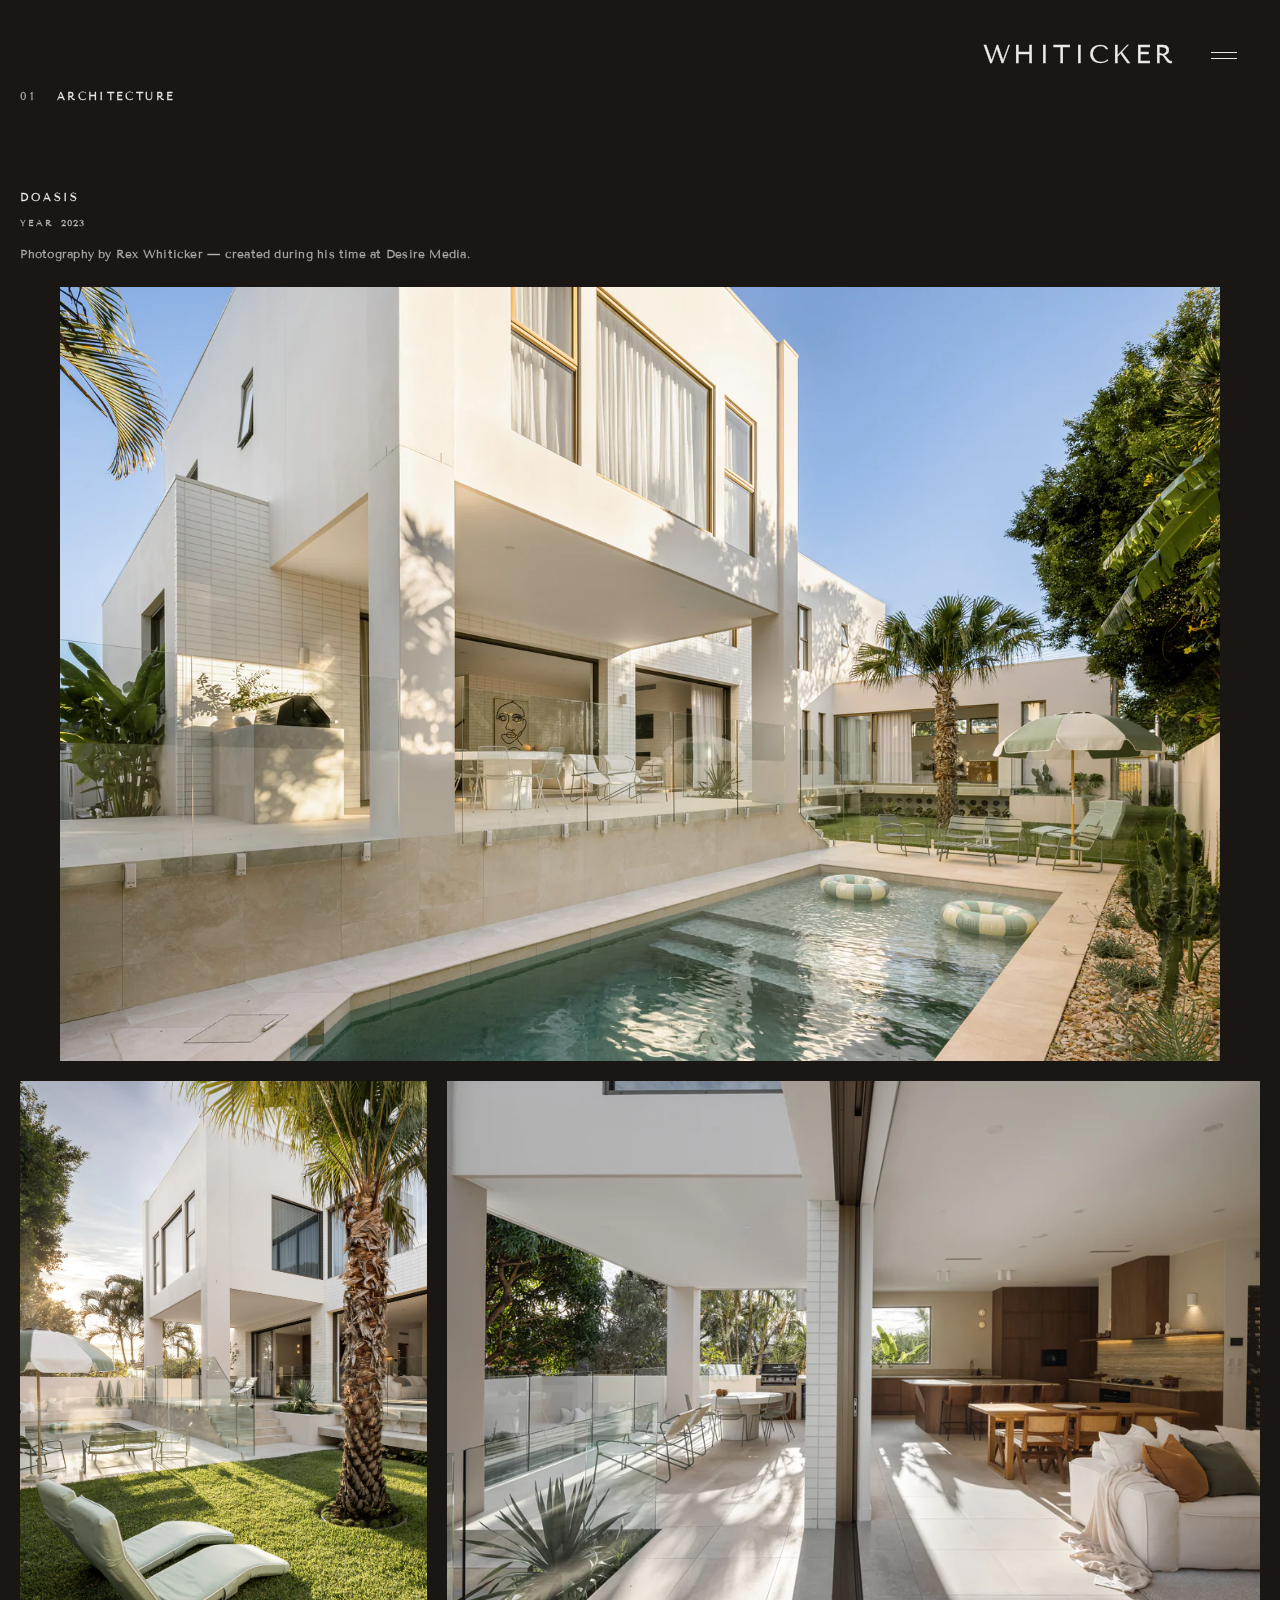
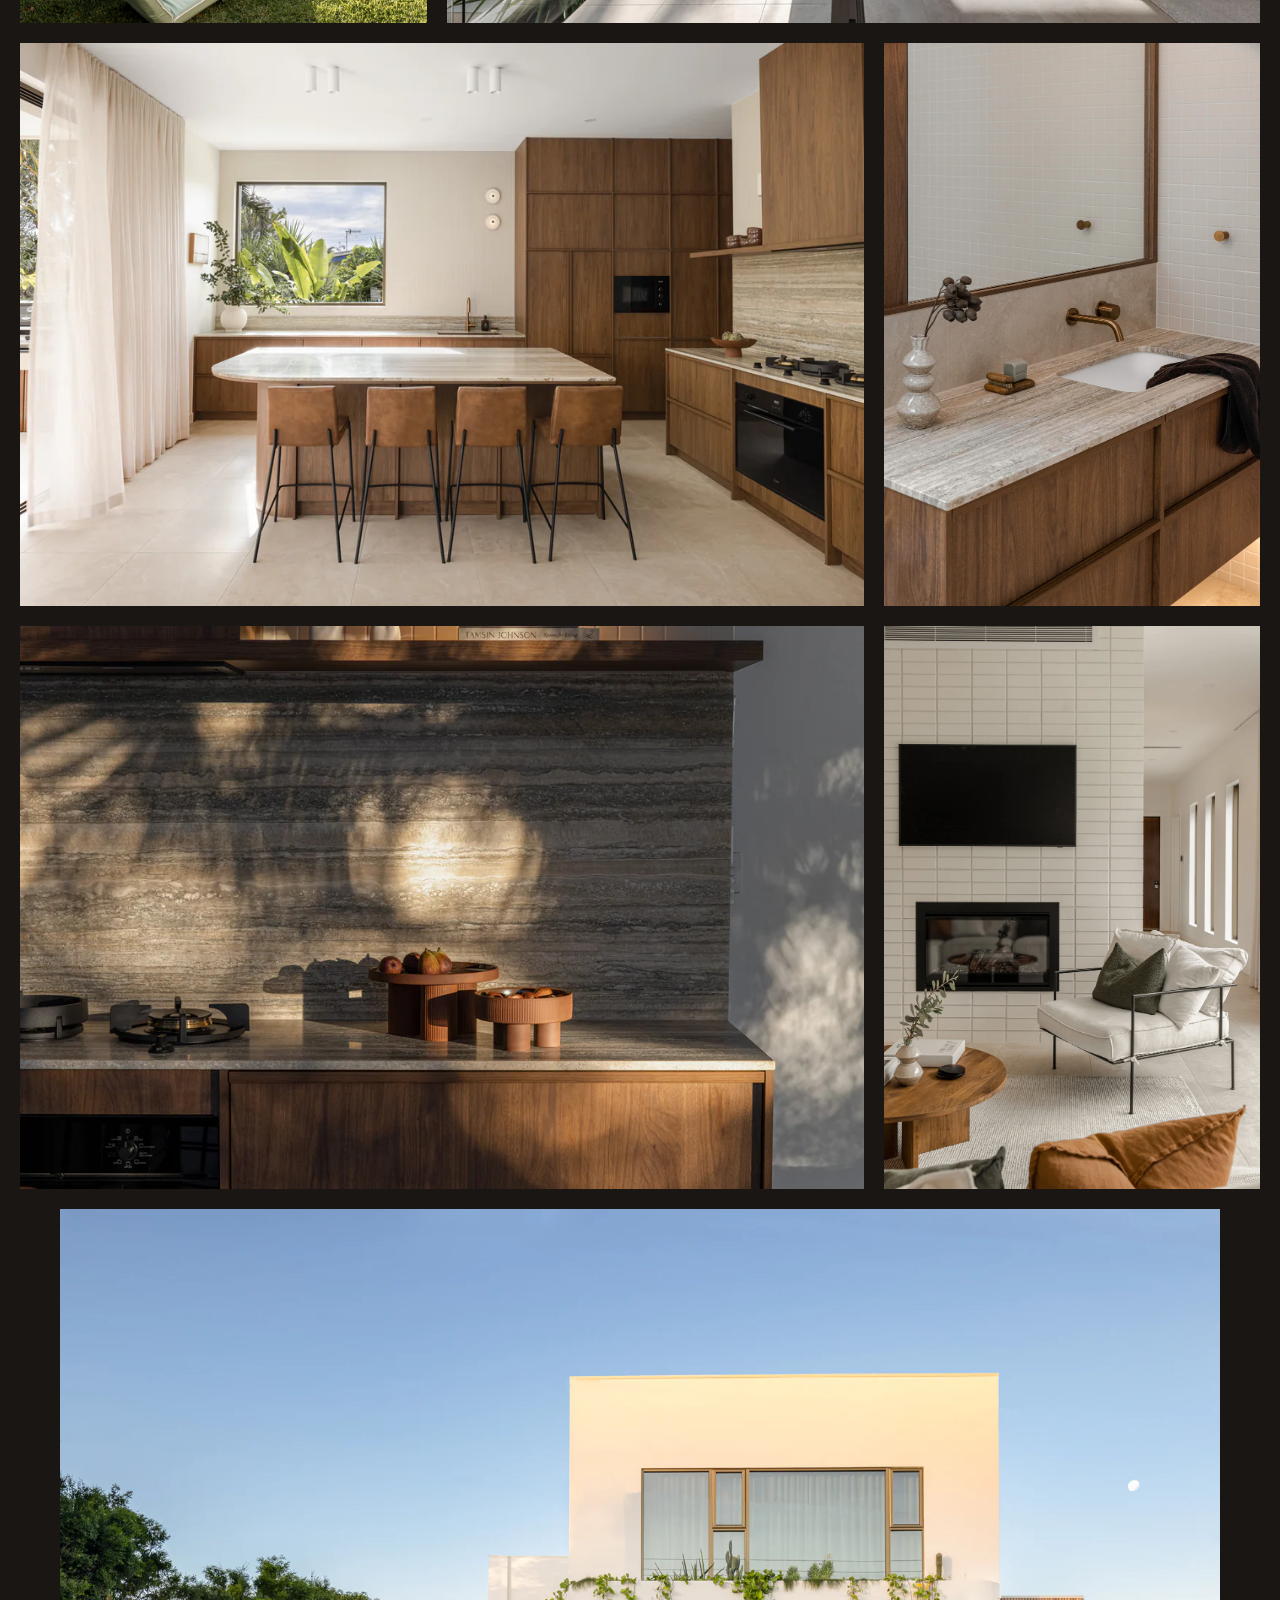
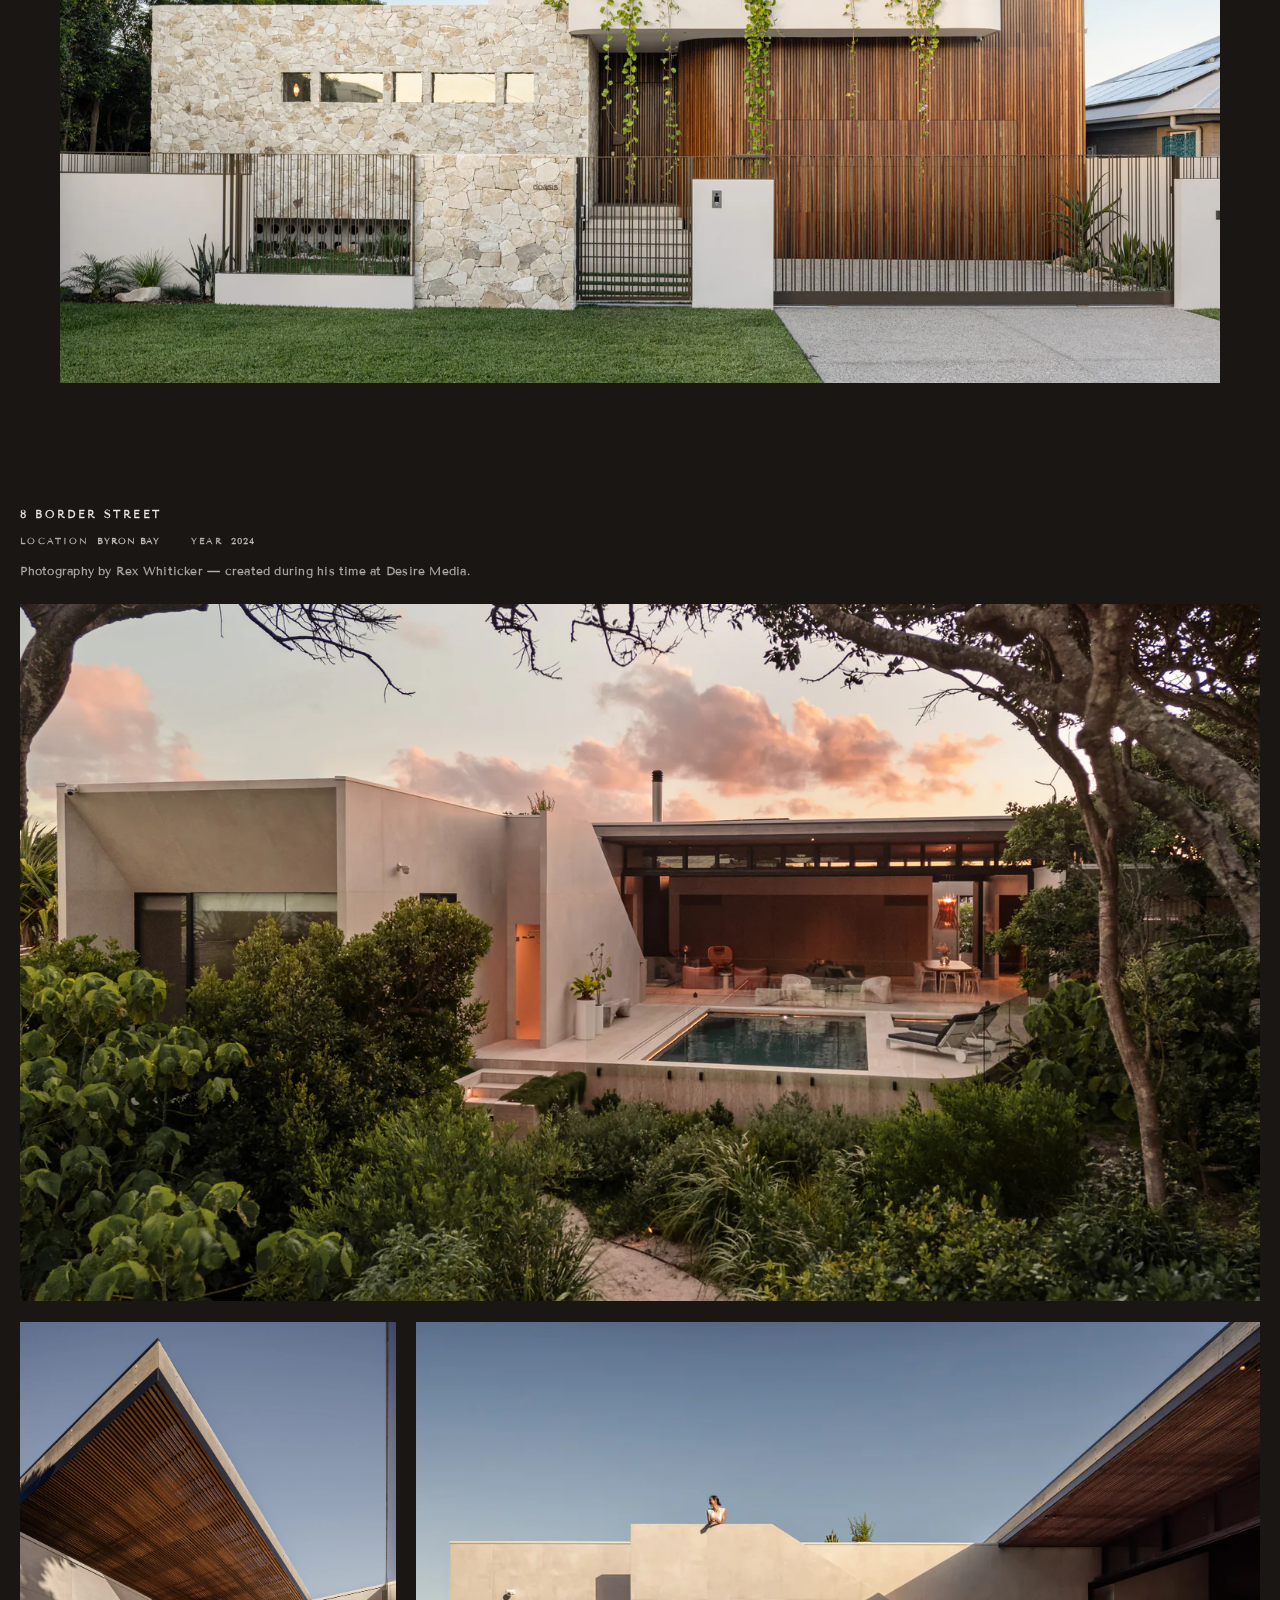
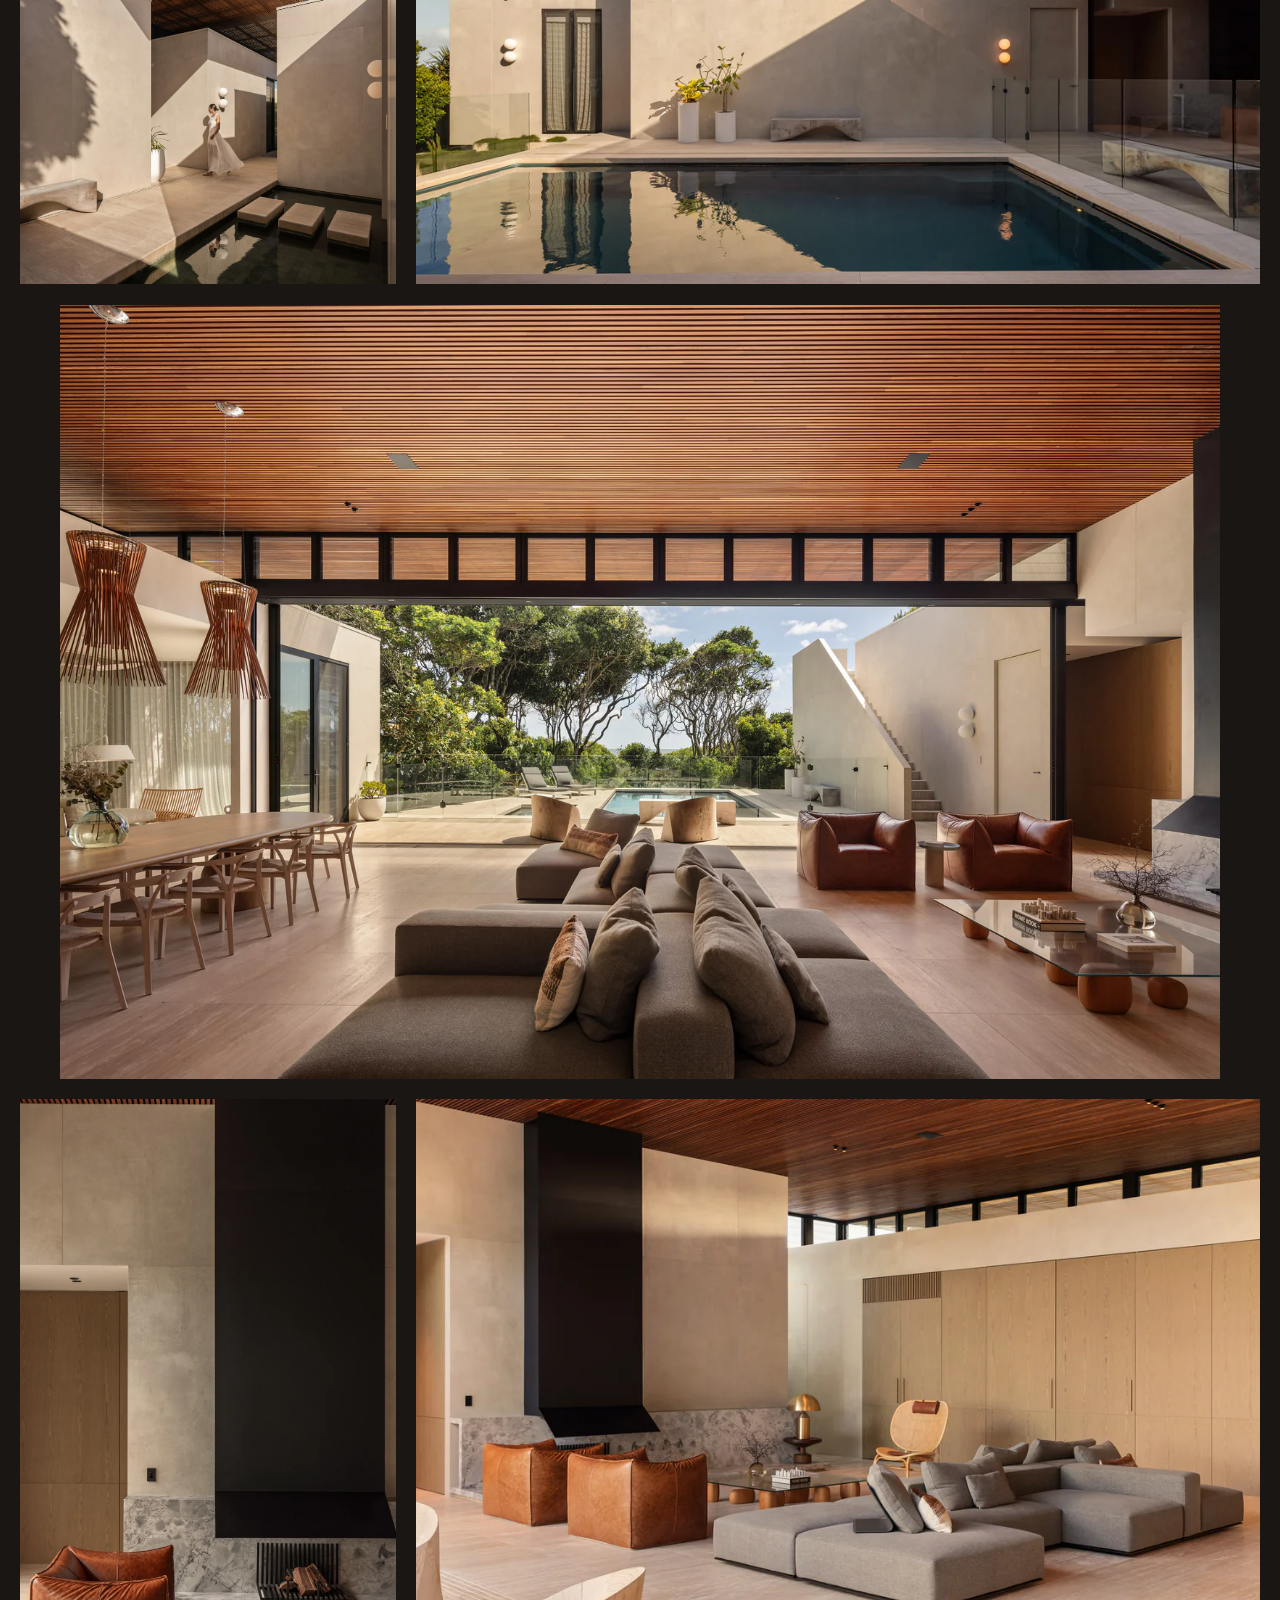
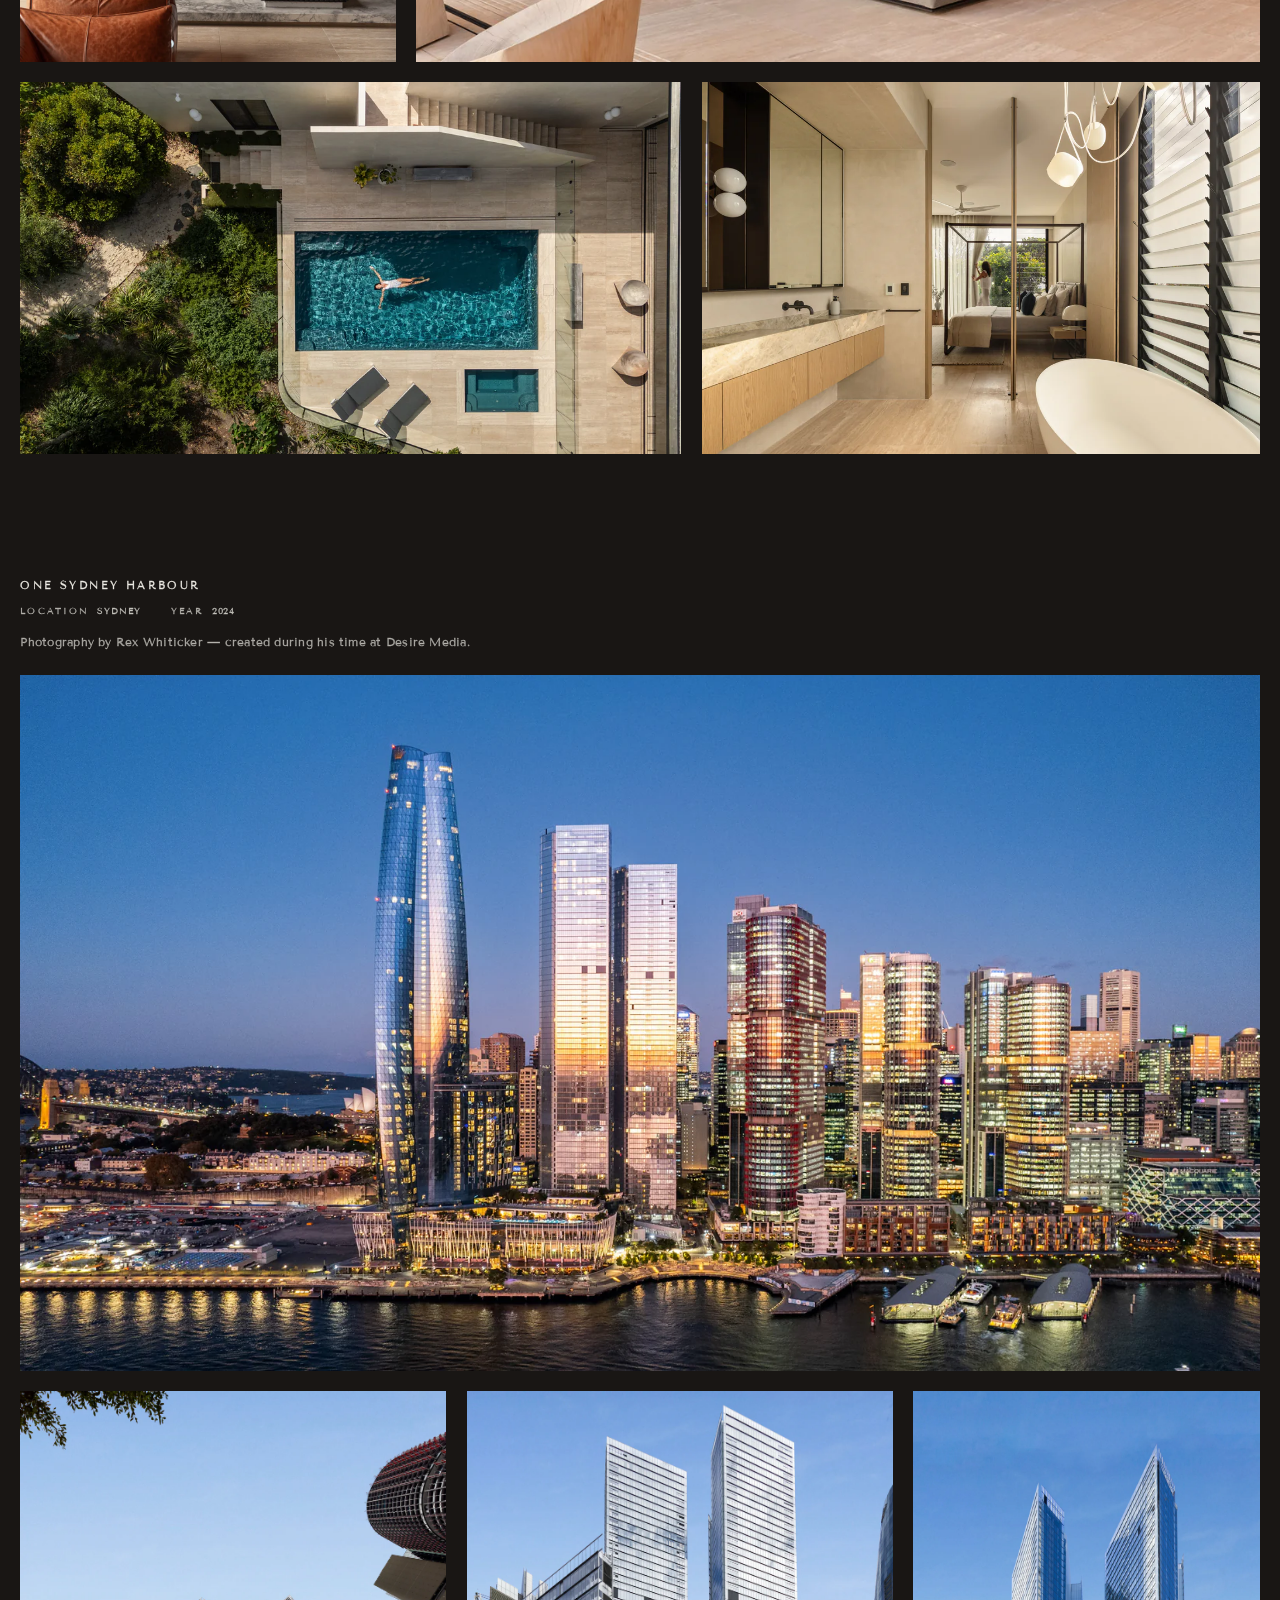
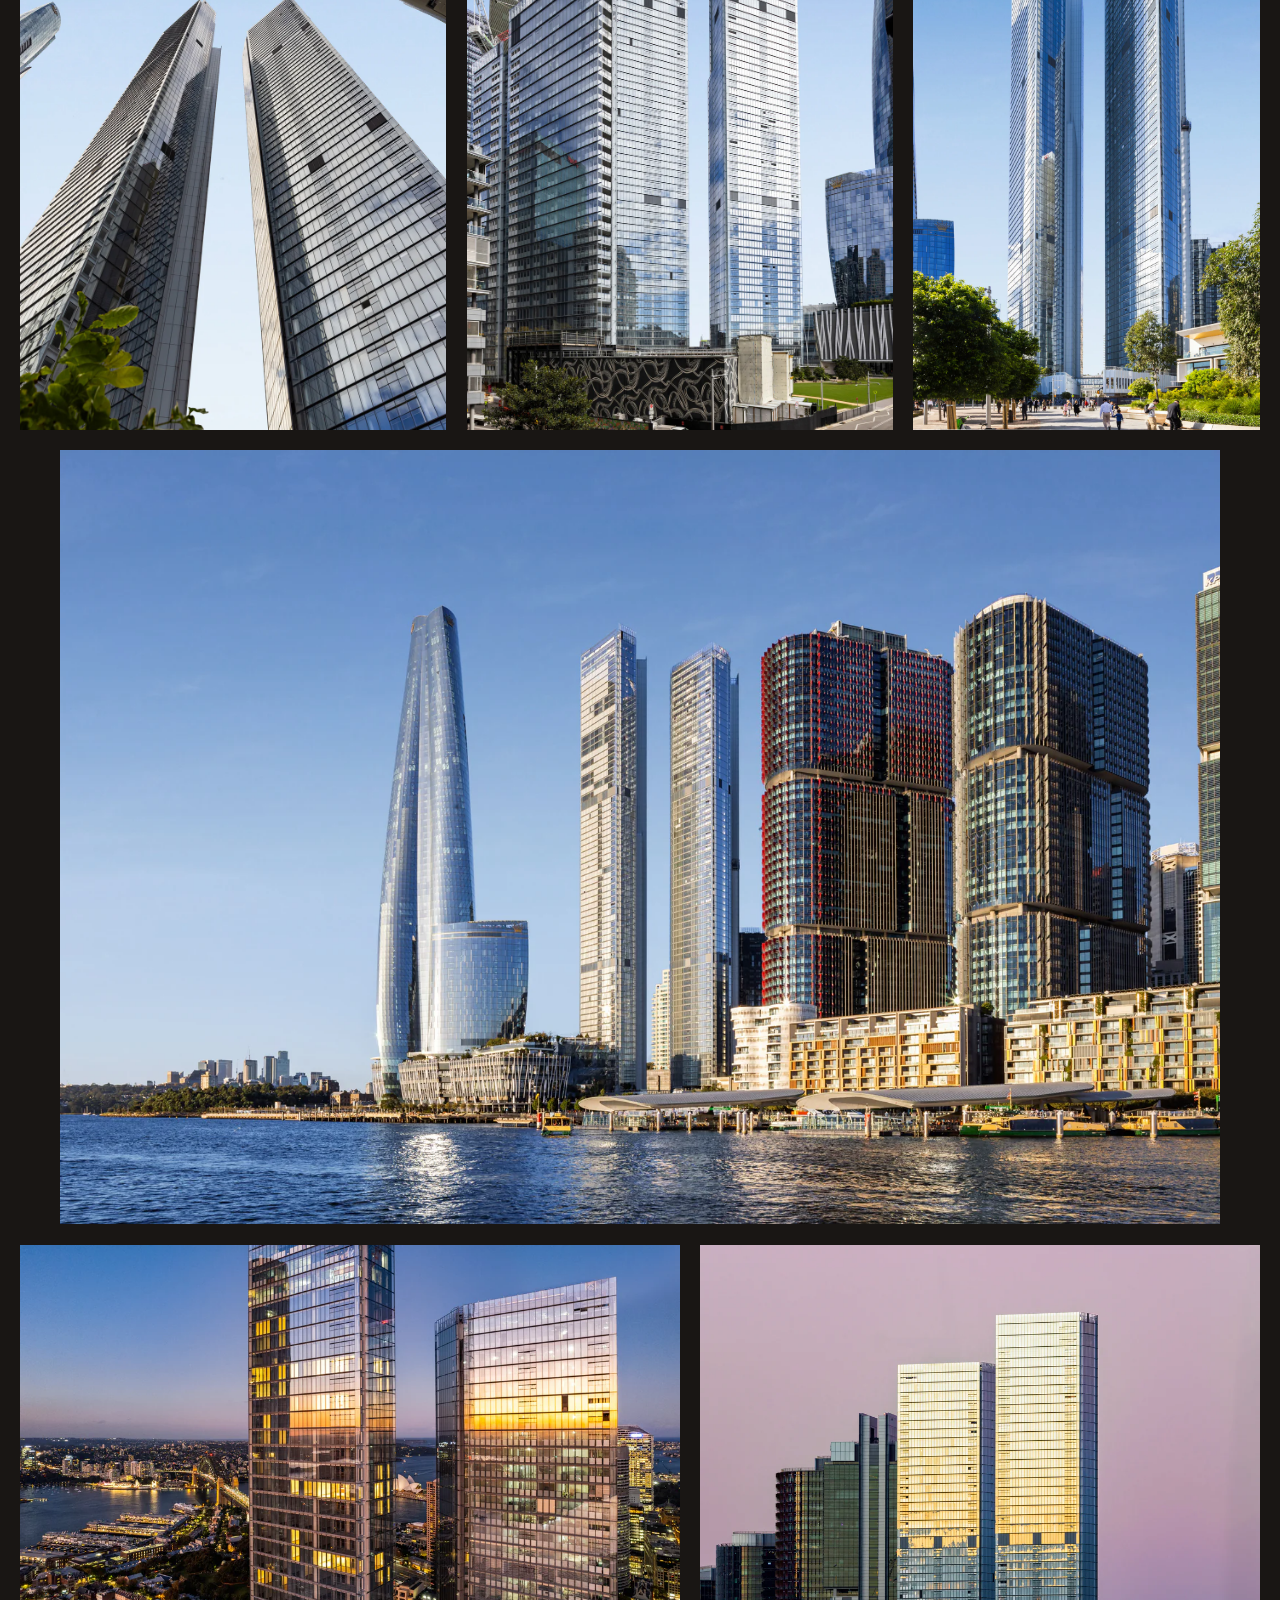
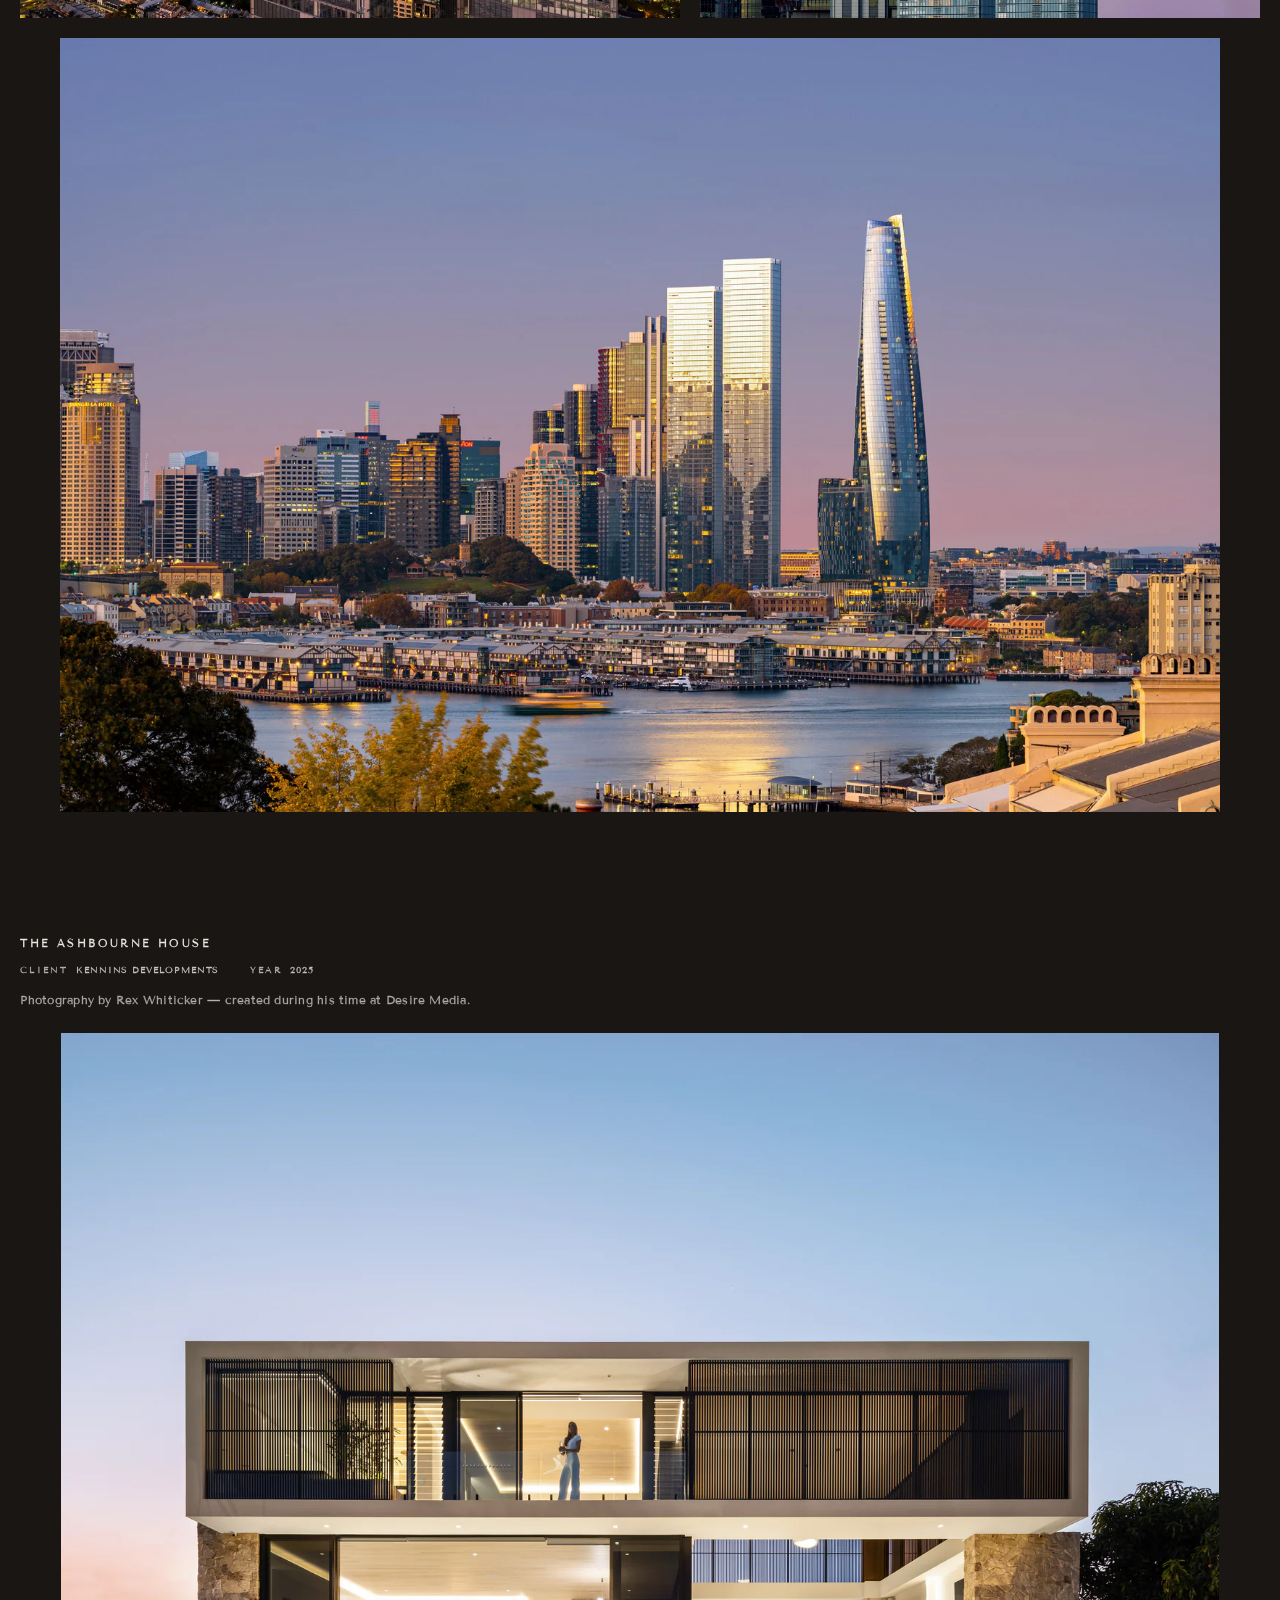
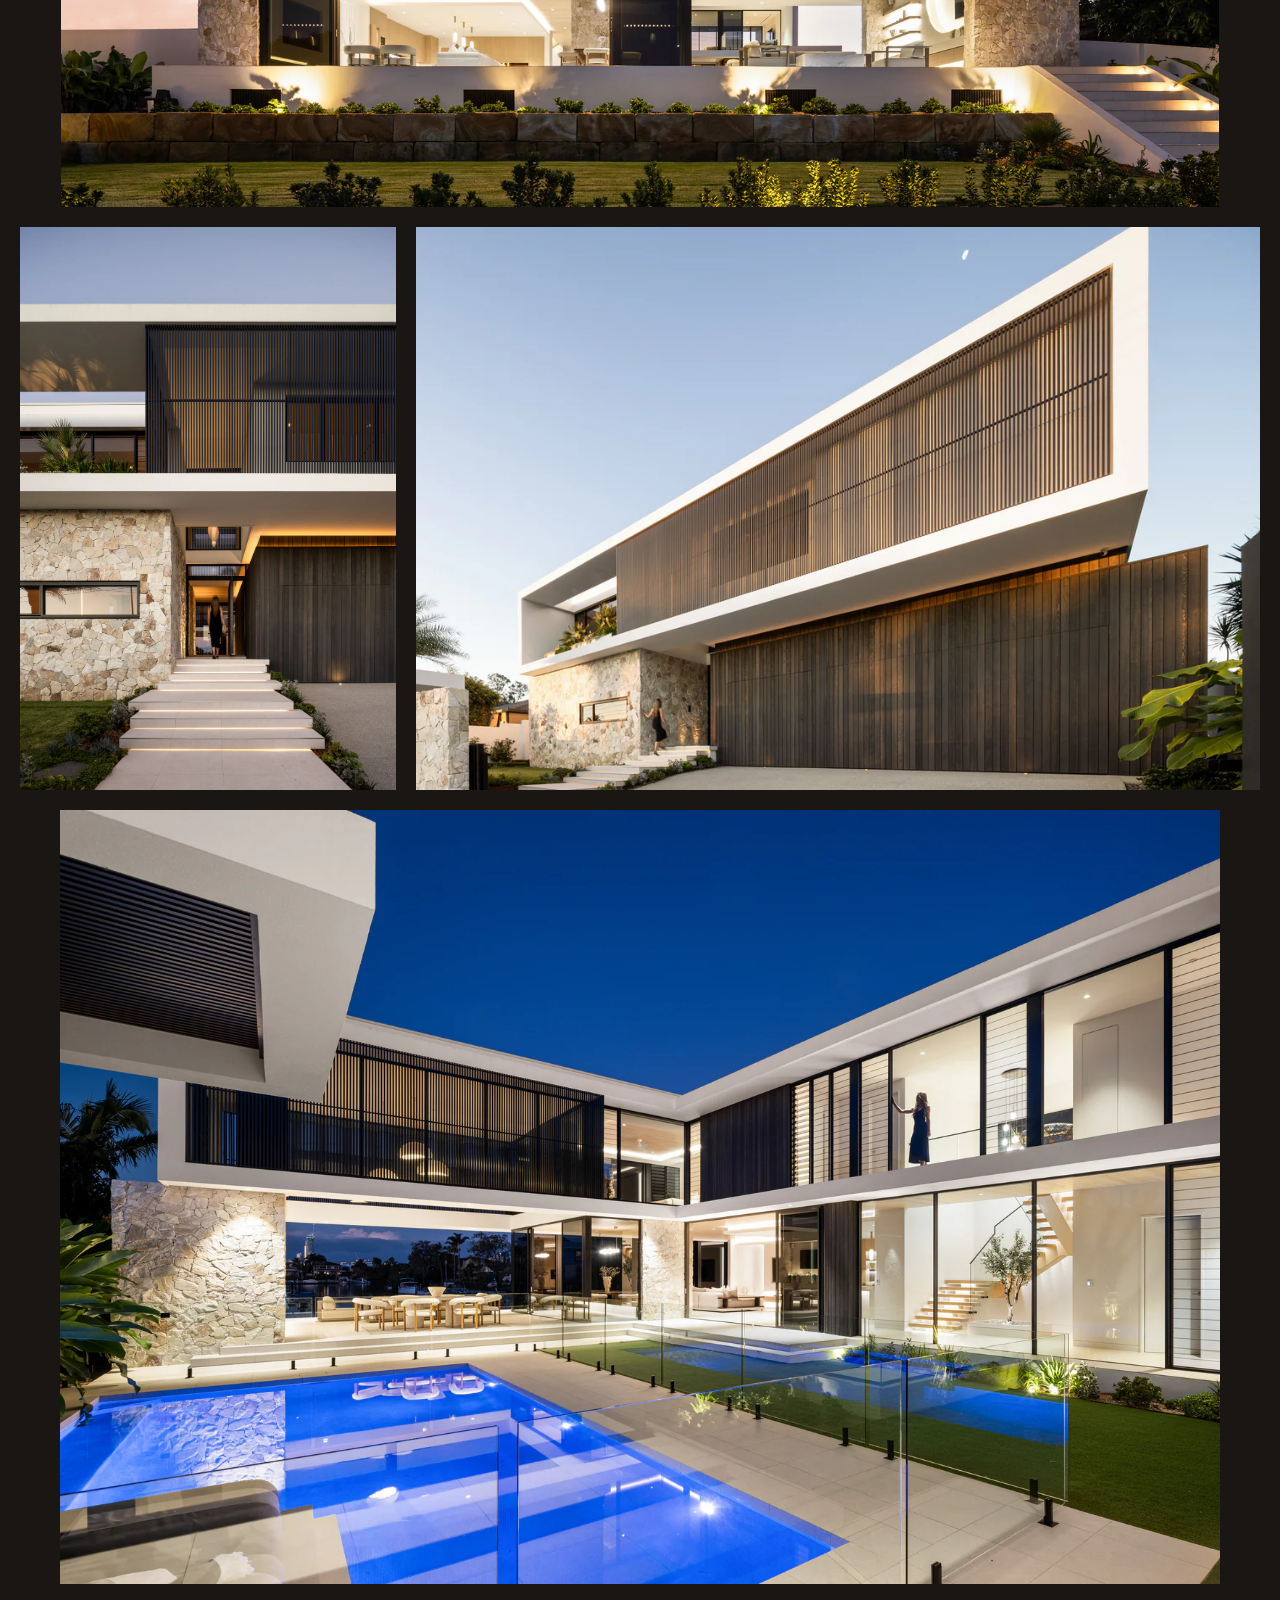
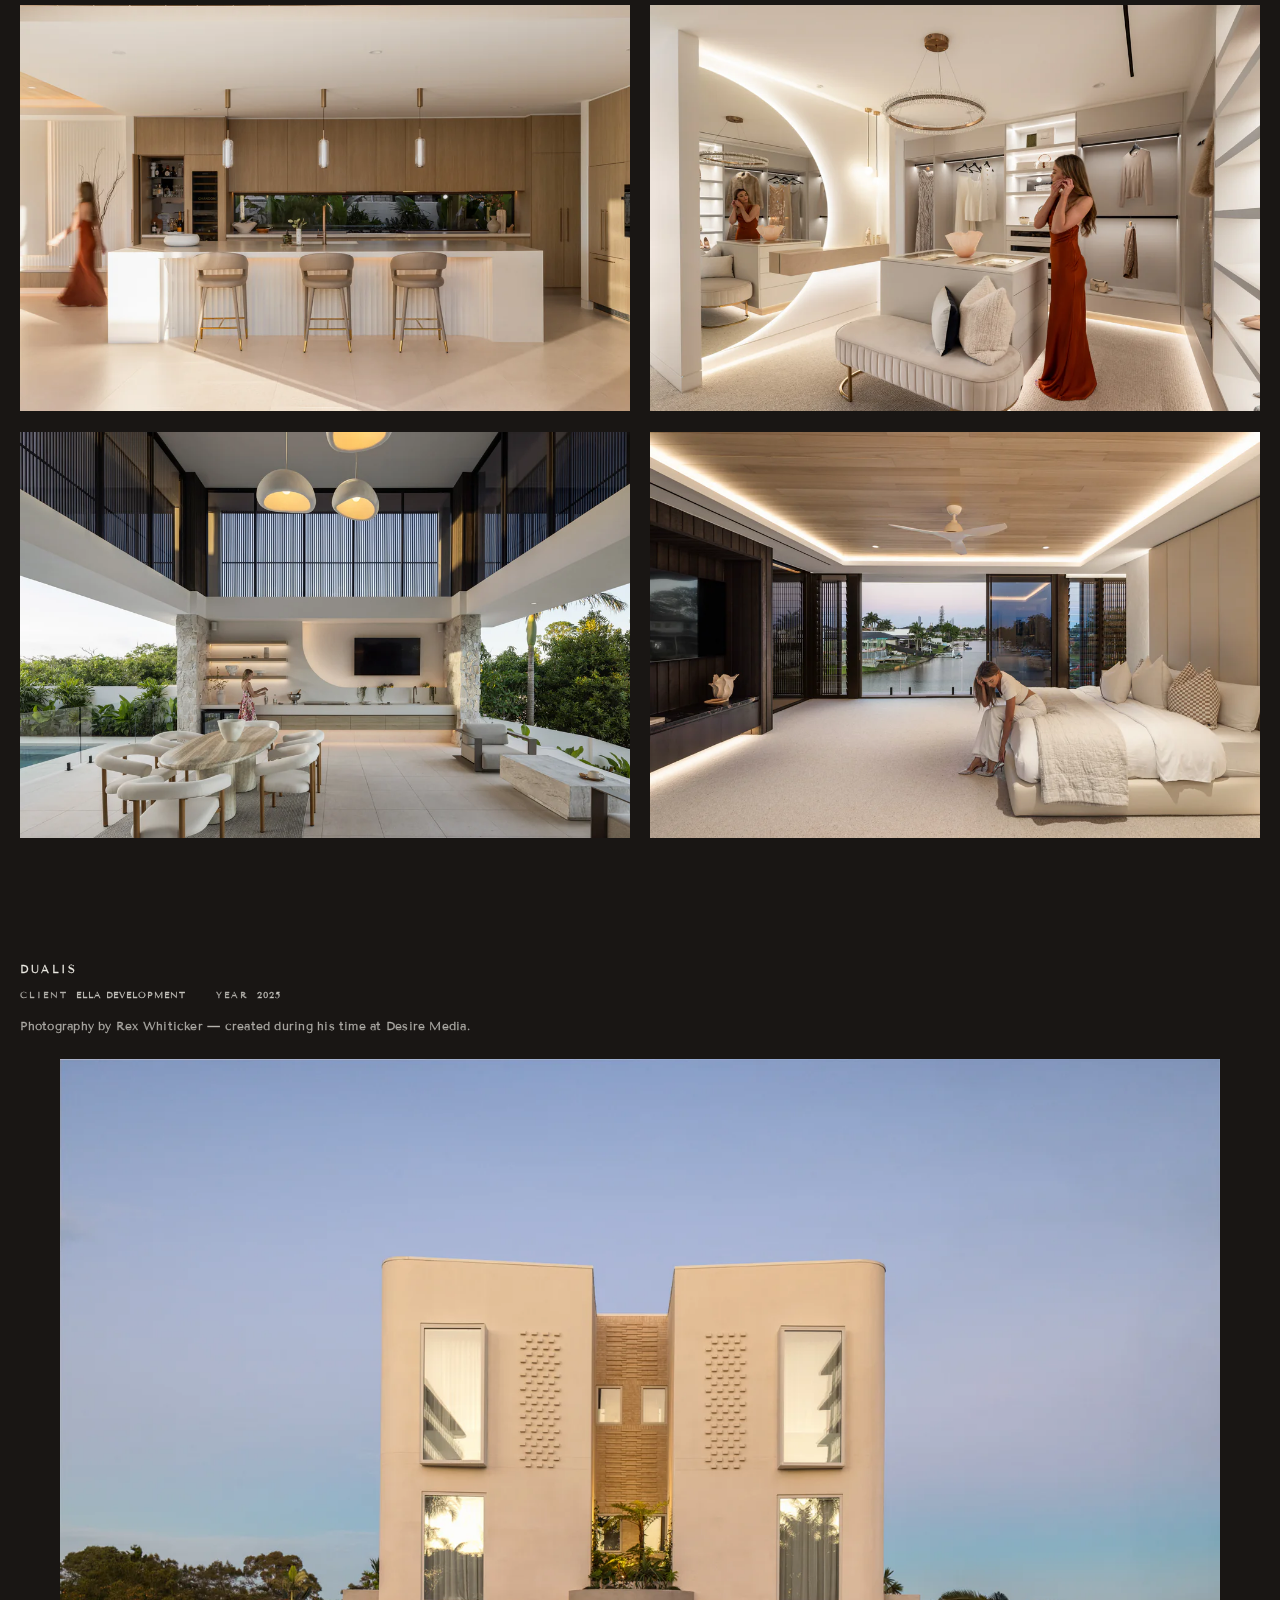
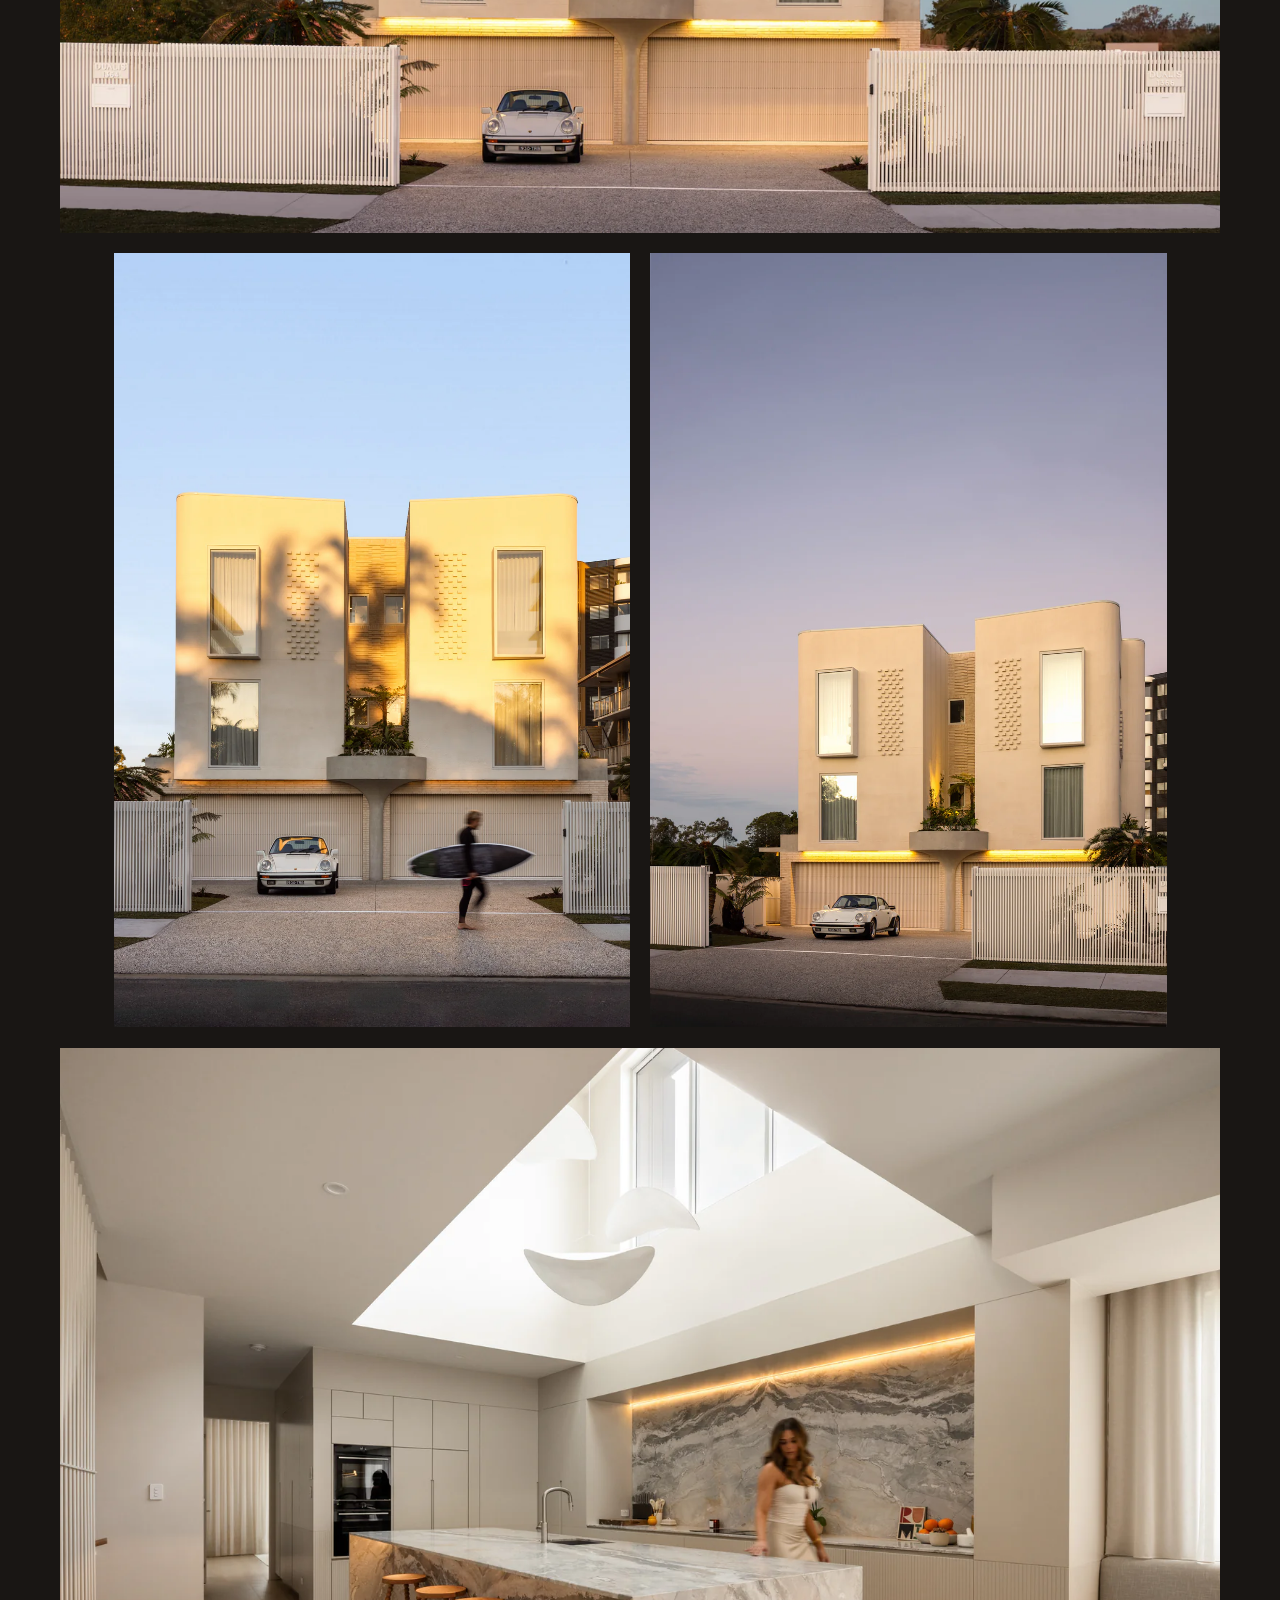
==== commit 09890066: "Replace mockups with Rex's photographs, add Desire Media disclaimer and credits 122 curated photos a" ====
--- a/projects/index.html
+++ b/projects/index.html
@@ -5,6 +5,17 @@
 	<meta name="viewport" content="width=device-width, initial-scale=1">
 	<title>Projects — Whiticker</title>
 	<meta name="description" content="Selected commissions — Whiticker. Architecture, lifestyle &amp; people, travel &amp; hotels.">
+
+	<meta name="robots" content="noimageindex">
+
+	<meta property="og:type" content="website">
+	<meta property="og:title" content="Projects — Whiticker">
+	<meta property="og:description" content="Selected commissions. Architecture, lifestyle &amp; people, travel &amp; hotels.">
+	<meta property="og:url" content="https://whiticker.com.au/projects/">
+	<meta property="og:image" content="https://whiticker.com.au/images/og.jpg">
+	<meta property="og:image:width" content="1200">
+	<meta property="og:image:height" content="630">
+	<meta name="twitter:card" content="summary_large_image">
 
 	<!-- Flip no-js → js before first paint, so the hidden-until-revealed
 	     states only apply when JS is actually there to reveal them -->
@@ -75,211 +86,1255 @@
 	 ========================================================================== -->
 <main id="top">
 
-	<section class="project" id="one-sydney-harbour">
-		<h2 class="project__title">One Sydney Harbour</h2>
-		<div class="project__grid">
-			<figure class="plate" style="--pos:50% 29%">
-				<img src="../images/architecture.webp" alt="Curved white concrete wall — One Sydney Harbour"
-					loading="eager" fetchpriority="high" decoding="async">
-			</figure>
-			<figure class="plate" style="--pos:50% 100%">
-				<img src="../images/architecture.webp" alt="Curved white concrete wall — One Sydney Harbour"
-					loading="lazy" decoding="async">
-			</figure>
-			<figure class="plate" style="--pos:50% 30%">
-				<img src="../images/architecture.webp" alt="Curved white concrete wall — One Sydney Harbour"
-					loading="lazy" decoding="async">
-			</figure>
-			<figure class="plate" style="--pos:50% 100%">
-				<img src="../images/architecture.webp" alt="Curved white concrete wall — One Sydney Harbour"
-					loading="lazy" decoding="async">
-			</figure>
-			<figure class="plate" style="--pos:50% 29%">
-				<img src="../images/architecture.webp" alt="Curved white concrete wall — One Sydney Harbour"
-					loading="lazy" decoding="async">
-			</figure>
-			<figure class="plate" style="--pos:50% 100%">
-				<img src="../images/architecture.webp" alt="Curved white concrete wall — One Sydney Harbour"
-					loading="lazy" decoding="async">
-			</figure>
+	<h2 class="chapter" id="architecture">
+		<span class="chapter__num">01</span>
+		<span class="chapter__name">Architecture</span>
+	</h2>
+
+	<section class="project" id="doasis">
+		<header class="project__head">
+			<h3 class="project__title">Doasis</h3>
+			<dl class="project__specs"><div class="project__spec"><dt>Year</dt><dd>2023</dd></div></dl>
+			<p class="project__credit">Photography by Rex Whiticker — created during his time at Desire Media.</p>
+		</header>
+		<div class="project__rows">
+			<div class="project__row" style="--sum:1.4993;--n:1">
+				<figure class="plate" style="--ar:1.4993">
+					<img src="../images/work/doasis/08-1600.webp"
+						srcset="../images/work/doasis/08-1000.webp 1000w, ../images/work/doasis/08-1600.webp 1600w, ../images/work/doasis/08-2400.webp 2400w"
+						sizes="100vw"
+						width="3000" height="2001"
+						alt="Lap pool running beside the white house, palms and timber screens beyond"
+						loading="eager" fetchpriority="high" decoding="async" draggable="false">
+				</figure>
+			</div>
+			<div class="project__row" style="--sum:2.2493;--n:2">
+				<figure class="plate" style="--ar:0.7500">
+					<img src="../images/work/doasis/01-1600.webp"
+						srcset="../images/work/doasis/01-1000.webp 1000w, ../images/work/doasis/01-1600.webp 1600w"
+						sizes="(max-width: 768px) 100vw, 33vw"
+						width="2250" height="3000"
+						alt="Garden lounges on the lawn beneath a palm, the white two storey house behind"
+						loading="lazy" decoding="async" draggable="false">
+				</figure>
+				<figure class="plate" style="--ar:1.4993">
+					<img src="../images/work/doasis/03-1600.webp"
+						srcset="../images/work/doasis/03-1000.webp 1000w, ../images/work/doasis/03-1600.webp 1600w, ../images/work/doasis/03-2400.webp 2400w"
+						sizes="(max-width: 768px) 100vw, 67vw"
+						width="3000" height="2001"
+						alt="Open living room flowing out to the pool terrace"
+						loading="lazy" decoding="async" draggable="false">
+				</figure>
+			</div>
+			<div class="project__row" style="--sum:2.1663;--n:2">
+				<figure class="plate" style="--ar:1.4993">
+					<img src="../images/work/doasis/05-1600.webp"
+						srcset="../images/work/doasis/05-1000.webp 1000w, ../images/work/doasis/05-1600.webp 1600w, ../images/work/doasis/05-2400.webp 2400w"
+						sizes="(max-width: 768px) 100vw, 69vw"
+						width="3000" height="2001"
+						alt="Kitchen with timber joinery and a long stone island lined with stools"
+						loading="lazy" decoding="async" draggable="false">
+				</figure>
+				<figure class="plate" style="--ar:0.6670">
+					<img src="../images/work/doasis/12-1600.webp"
+						srcset="../images/work/doasis/12-1000.webp 1000w, ../images/work/doasis/12-1600.webp 1600w"
+						sizes="(max-width: 768px) 100vw, 31vw"
+						width="2001" height="3000"
+						alt="Travertine vanity with brass tapware above a timber cabinet"
+						loading="lazy" decoding="async" draggable="false">
+				</figure>
+			</div>
+			<div class="project__row" style="--sum:2.1663;--n:2">
+				<figure class="plate" style="--ar:1.4993">
+					<img src="../images/work/doasis/10-1600.webp"
+						srcset="../images/work/doasis/10-1000.webp 1000w, ../images/work/doasis/10-1600.webp 1600w, ../images/work/doasis/10-2400.webp 2400w"
+						sizes="(max-width: 768px) 100vw, 69vw"
+						width="3000" height="2001"
+						alt="Low sun raking across a travertine splashback"
+						loading="lazy" decoding="async" draggable="false">
+				</figure>
+				<figure class="plate" style="--ar:0.6670">
+					<img src="../images/work/doasis/13-1600.webp"
+						srcset="../images/work/doasis/13-1000.webp 1000w, ../images/work/doasis/13-1600.webp 1600w"
+						sizes="(max-width: 768px) 100vw, 31vw"
+						width="2001" height="3000"
+						alt="Living room with a white tiled fireplace wall and a lounge chair"
+						loading="lazy" decoding="async" draggable="false">
+				</figure>
+			</div>
+			<div class="project__row" style="--sum:1.4993;--n:1">
+				<figure class="plate" style="--ar:1.4993">
+					<img src="../images/work/doasis/11-1600.webp"
+						srcset="../images/work/doasis/11-1000.webp 1000w, ../images/work/doasis/11-1600.webp 1600w, ../images/work/doasis/11-2400.webp 2400w"
+						sizes="100vw"
+						width="3000" height="2001"
+						alt="Street front in stone, timber battens and white render under an evening sky"
+						loading="lazy" decoding="async" draggable="false">
+				</figure>
+			</div>
 		</div>
 	</section>
-	<section class="project" id="private-collection">
-		<h2 class="project__title">Private Collection</h2>
-		<div class="project__grid">
-			<figure class="plate" style="--pos:50% 0%">
-				<img src="../images/lifestyle.webp" alt="Silver sports car on a paved forecourt — Private Collection"
-					loading="lazy" decoding="async">
-			</figure>
-			<figure class="plate" style="--pos:100% 50%">
-				<img src="../images/lifestyle.webp" alt="Silver sports car on a paved forecourt — Private Collection"
-					loading="lazy" decoding="async">
-			</figure>
-			<figure class="plate" style="--pos:16% 50%">
-				<img src="../images/lifestyle.webp" alt="Silver sports car on a paved forecourt — Private Collection"
-					loading="lazy" decoding="async">
-			</figure>
-			<figure class="plate" style="--pos:70% 50%">
-				<img src="../images/lifestyle.webp" alt="Silver sports car on a paved forecourt — Private Collection"
-					loading="lazy" decoding="async">
-			</figure>
-			<figure class="plate" style="--pos:0% 50%">
-				<img src="../images/lifestyle.webp" alt="Silver sports car on a paved forecourt — Private Collection"
-					loading="lazy" decoding="async">
-			</figure>
-			<figure class="plate" style="--pos:50% 40%">
-				<img src="../images/lifestyle.webp" alt="Silver sports car on a paved forecourt — Private Collection"
-					loading="lazy" decoding="async">
-			</figure>
+
+	<section class="project" id="8-border-street">
+		<header class="project__head">
+			<h3 class="project__title">8 Border Street</h3>
+			<dl class="project__specs"><div class="project__spec"><dt>Location</dt><dd>Byron Bay</dd></div><div class="project__spec"><dt>Year</dt><dd>2024</dd></div></dl>
+			<p class="project__credit">Photography by Rex Whiticker — created during his time at Desire Media.</p>
+		</header>
+		<div class="project__rows">
+			<div class="project__row" style="--sum:1.7773;--n:1">
+				<figure class="plate" style="--ar:1.7773">
+					<img src="../images/work/8-border-street/11-1600.webp"
+						srcset="../images/work/8-border-street/11-1000.webp 1000w, ../images/work/8-border-street/11-1600.webp 1600w, ../images/work/8-border-street/11-2400.webp 2400w"
+						sizes="100vw"
+						width="3000" height="1688"
+						alt="Concrete house and pool set into coastal scrub beneath pink evening clouds"
+						loading="lazy" decoding="async" draggable="false">
+				</figure>
+			</div>
+			<div class="project__row" style="--sum:2.1663;--n:2">
+				<figure class="plate" style="--ar:0.6670">
+					<img src="../images/work/8-border-street/07-1600.webp"
+						srcset="../images/work/8-border-street/07-1000.webp 1000w, ../images/work/8-border-street/07-1600.webp 1600w"
+						sizes="(max-width: 768px) 100vw, 31vw"
+						width="2001" height="3000"
+						alt="Timber lined roof edge cantilevering over a rendered courtyard"
+						loading="lazy" decoding="async" draggable="false">
+				</figure>
+				<figure class="plate" style="--ar:1.4993">
+					<img src="../images/work/8-border-street/08-1600.webp"
+						srcset="../images/work/8-border-street/08-1000.webp 1000w, ../images/work/8-border-street/08-1600.webp 1600w, ../images/work/8-border-street/08-2400.webp 2400w"
+						sizes="(max-width: 768px) 100vw, 69vw"
+						width="3000" height="2001"
+						alt="Pool beneath a long rendered wall, a figure seated on the roof"
+						loading="lazy" decoding="async" draggable="false">
+				</figure>
+			</div>
+			<div class="project__row" style="--sum:1.4993;--n:1">
+				<figure class="plate" style="--ar:1.4993">
+					<img src="../images/work/8-border-street/04-1600.webp"
+						srcset="../images/work/8-border-street/04-1000.webp 1000w, ../images/work/8-border-street/04-1600.webp 1600w, ../images/work/8-border-street/04-2400.webp 2400w"
+						sizes="100vw"
+						width="3000" height="2001"
+						alt="Open living space under a timber ceiling, opening to the trees"
+						loading="lazy" decoding="async" draggable="false">
+				</figure>
+			</div>
+			<div class="project__row" style="--sum:2.1663;--n:2">
+				<figure class="plate" style="--ar:0.6670">
+					<img src="../images/work/8-border-street/03-1600.webp"
+						srcset="../images/work/8-border-street/03-1000.webp 1000w, ../images/work/8-border-street/03-1600.webp 1600w"
+						sizes="(max-width: 768px) 100vw, 31vw"
+						width="2001" height="3000"
+						alt="Fireplace set into a rendered wall beside leather lounge chairs"
+						loading="lazy" decoding="async" draggable="false">
+				</figure>
+				<figure class="plate" style="--ar:1.4993">
+					<img src="../images/work/8-border-street/09-1600.webp"
+						srcset="../images/work/8-border-street/09-1000.webp 1000w, ../images/work/8-border-street/09-1600.webp 1600w, ../images/work/8-border-street/09-2400.webp 2400w"
+						sizes="(max-width: 768px) 100vw, 69vw"
+						width="3000" height="2001"
+						alt="Living room with a modular sofa beneath a black flue and timber ceiling"
+						loading="lazy" decoding="async" draggable="false">
+				</figure>
+			</div>
+			<div class="project__row" style="--sum:3.2765;--n:2">
+				<figure class="plate" style="--ar:1.7773">
+					<img src="../images/work/8-border-street/10-1600.webp"
+						srcset="../images/work/8-border-street/10-1000.webp 1000w, ../images/work/8-border-street/10-1600.webp 1600w, ../images/work/8-border-street/10-2400.webp 2400w"
+						sizes="(max-width: 768px) 100vw, 54vw"
+						width="3000" height="1688"
+						alt="Aerial view straight down onto the pool, a swimmer in the water"
+						loading="lazy" decoding="async" draggable="false">
+				</figure>
+				<figure class="plate" style="--ar:1.4993">
+					<img src="../images/work/8-border-street/02-1600.webp"
+						srcset="../images/work/8-border-street/02-1000.webp 1000w, ../images/work/8-border-street/02-1600.webp 1600w, ../images/work/8-border-street/02-2400.webp 2400w"
+						sizes="(max-width: 768px) 100vw, 46vw"
+						width="3000" height="2001"
+						alt="Bathroom with a freestanding bath and louvres, the bedroom beyond"
+						loading="lazy" decoding="async" draggable="false">
+				</figure>
+			</div>
 		</div>
 	</section>
-	<section class="project" id="hillside-residence">
-		<h2 class="project__title">Hillside Residence</h2>
-		<div class="project__grid">
-			<figure class="plate" style="--pos:50% 100%">
-				<img src="../images/architecture.webp" alt="White wall and reflecting pool — Hillside Residence"
-					loading="lazy" decoding="async">
-			</figure>
-			<figure class="plate" style="--pos:50% 29%">
-				<img src="../images/architecture.webp" alt="White wall and reflecting pool — Hillside Residence"
-					loading="lazy" decoding="async">
-			</figure>
-			<figure class="plate" style="--pos:50% 100%">
-				<img src="../images/architecture.webp" alt="White wall and reflecting pool — Hillside Residence"
-					loading="lazy" decoding="async">
-			</figure>
-			<figure class="plate" style="--pos:50% 16%">
-				<img src="../images/architecture.webp" alt="White wall and reflecting pool — Hillside Residence"
-					loading="lazy" decoding="async">
-			</figure>
-			<figure class="plate" style="--pos:50% 100%">
-				<img src="../images/architecture.webp" alt="White wall and reflecting pool — Hillside Residence"
-					loading="lazy" decoding="async">
-			</figure>
-			<figure class="plate" style="--pos:50% 38%">
-				<img src="../images/architecture.webp" alt="White wall and reflecting pool — Hillside Residence"
-					loading="lazy" decoding="async">
-			</figure>
+
+	<section class="project" id="one-sydney-harbour">
+		<header class="project__head">
+			<h3 class="project__title">One Sydney Harbour</h3>
+			<dl class="project__specs"><div class="project__spec"><dt>Location</dt><dd>Sydney</dd></div><div class="project__spec"><dt>Year</dt><dd>2024</dd></div></dl>
+			<p class="project__credit">Photography by Rex Whiticker — created during his time at Desire Media.</p>
+		</header>
+		<div class="project__rows">
+			<div class="project__row" style="--sum:1.7794;--n:1">
+				<figure class="plate" style="--ar:1.7794">
+					<img src="../images/work/one-sydney-harbour/07-1600.webp"
+						srcset="../images/work/one-sydney-harbour/07-1000.webp 1000w, ../images/work/one-sydney-harbour/07-1600.webp 1600w, ../images/work/one-sydney-harbour/07-2400.webp 2400w"
+						sizes="100vw"
+						width="3000" height="1686"
+						alt="Barangaroo towers lit at dusk above the harbour foreshore"
+						loading="lazy" decoding="async" draggable="false">
+				</figure>
+			</div>
+			<div class="project__row" style="--sum:1.8763;--n:3">
+				<figure class="plate" style="--ar:0.6670">
+					<img src="../images/work/one-sydney-harbour/01-1600.webp"
+						srcset="../images/work/one-sydney-harbour/01-1000.webp 1000w, ../images/work/one-sydney-harbour/01-1600.webp 1600w"
+						sizes="(max-width: 768px) 100vw, 36vw"
+						width="2001" height="3000"
+						alt="Looking up between the two glass towers into a clear sky"
+						loading="lazy" decoding="async" draggable="false">
+				</figure>
+				<figure class="plate" style="--ar:0.6670">
+					<img src="../images/work/one-sydney-harbour/02-1600.webp"
+						srcset="../images/work/one-sydney-harbour/02-1000.webp 1000w, ../images/work/one-sydney-harbour/02-1600.webp 1600w"
+						sizes="(max-width: 768px) 100vw, 36vw"
+						width="2001" height="3000"
+						alt="The twin towers rising above street level"
+						loading="lazy" decoding="async" draggable="false">
+				</figure>
+				<figure class="plate" style="--ar:0.5423">
+					<img src="../images/work/one-sydney-harbour/03-1600.webp"
+						srcset="../images/work/one-sydney-harbour/03-1000.webp 1000w, ../images/work/one-sydney-harbour/03-1600.webp 1600w"
+						sizes="(max-width: 768px) 100vw, 30vw"
+						width="1627" height="3000"
+						alt="The twin glass towers seen from the park below"
+						loading="lazy" decoding="async" draggable="false">
+				</figure>
+			</div>
+			<div class="project__row" style="--sum:1.4993;--n:1">
+				<figure class="plate" style="--ar:1.4993">
+					<img src="../images/work/one-sydney-harbour/04-1600.webp"
+						srcset="../images/work/one-sydney-harbour/04-1000.webp 1000w, ../images/work/one-sydney-harbour/04-1600.webp 1600w, ../images/work/one-sydney-harbour/04-2400.webp 2400w"
+						sizes="100vw"
+						width="3000" height="2001"
+						alt="The towers along the waterfront in clear morning light"
+						loading="lazy" decoding="async" draggable="false">
+				</figure>
+			</div>
+			<div class="project__row" style="--sum:3.2671;--n:2">
+				<figure class="plate" style="--ar:1.7678">
+					<img src="../images/work/one-sydney-harbour/06-1600.webp"
+						srcset="../images/work/one-sydney-harbour/06-1000.webp 1000w, ../images/work/one-sydney-harbour/06-1600.webp 1600w, ../images/work/one-sydney-harbour/06-2400.webp 2400w"
+						sizes="(max-width: 768px) 100vw, 54vw"
+						width="3000" height="1697"
+						alt="Tower facades catching the last light, the harbour behind"
+						loading="lazy" decoding="async" draggable="false">
+				</figure>
+				<figure class="plate" style="--ar:1.4993">
+					<img src="../images/work/one-sydney-harbour/09-1600.webp"
+						srcset="../images/work/one-sydney-harbour/09-1000.webp 1000w, ../images/work/one-sydney-harbour/09-1600.webp 1600w, ../images/work/one-sydney-harbour/09-2400.webp 2400w"
+						sizes="(max-width: 768px) 100vw, 46vw"
+						width="3000" height="2001"
+						alt="Golden light on the towers against a pink sky"
+						loading="lazy" decoding="async" draggable="false">
+				</figure>
+			</div>
+			<div class="project__row" style="--sum:1.4993;--n:1">
+				<figure class="plate" style="--ar:1.4993">
+					<img src="../images/work/one-sydney-harbour/08-1600.webp"
+						srcset="../images/work/one-sydney-harbour/08-1000.webp 1000w, ../images/work/one-sydney-harbour/08-1600.webp 1600w, ../images/work/one-sydney-harbour/08-2400.webp 2400w"
+						sizes="100vw"
+						width="3000" height="2001"
+						alt="The towers and city skyline across the water at dusk"
+						loading="lazy" decoding="async" draggable="false">
+				</figure>
+			</div>
 		</div>
 	</section>
-	<section class="project" id="alpine-traverse">
-		<h2 class="project__title">Alpine Traverse</h2>
-		<div class="project__grid">
-			<figure class="plate" style="--pos:50% 83%">
-				<img src="../images/travel.webp" alt="Mountain ridges at golden hour — Alpine Traverse"
-					loading="lazy" decoding="async">
-			</figure>
-			<figure class="plate" style="--pos:50% 0%">
-				<img src="../images/travel.webp" alt="Mountain ridges at golden hour — Alpine Traverse"
-					loading="lazy" decoding="async">
-			</figure>
-			<figure class="plate" style="--pos:100% 50%">
-				<img src="../images/travel.webp" alt="Mountain ridges at golden hour — Alpine Traverse"
-					loading="lazy" decoding="async">
-			</figure>
-			<figure class="plate" style="--pos:50% 50%">
-				<img src="../images/travel.webp" alt="Mountain ridges at golden hour — Alpine Traverse"
-					loading="lazy" decoding="async">
-			</figure>
-			<figure class="plate" style="--pos:50% 100%">
-				<img src="../images/travel.webp" alt="Mountain ridges at golden hour — Alpine Traverse"
-					loading="lazy" decoding="async">
-			</figure>
-			<figure class="plate" style="--pos:50% 66%">
-				<img src="../images/travel.webp" alt="Mountain ridges at golden hour — Alpine Traverse"
-					loading="lazy" decoding="async">
-			</figure>
+
+	<section class="project" id="the-ashbourne-house">
+		<header class="project__head">
+			<h3 class="project__title">The Ashbourne House</h3>
+			<dl class="project__specs"><div class="project__spec"><dt>Client</dt><dd>Kennins Developments</dd></div><div class="project__spec"><dt>Year</dt><dd>2025</dd></div></dl>
+			<p class="project__credit">Photography by Rex Whiticker — created during his time at Desire Media.</p>
+		</header>
+		<div class="project__rows">
+			<div class="project__row" style="--sum:1.4963;--n:1">
+				<figure class="plate" style="--ar:1.4963">
+					<img src="../images/work/the-ashbourne-house/13-1600.webp"
+						srcset="../images/work/the-ashbourne-house/13-1000.webp 1000w, ../images/work/the-ashbourne-house/13-1600.webp 1600w, ../images/work/the-ashbourne-house/13-2400.webp 2400w"
+						sizes="100vw"
+						width="3000" height="2005"
+						alt="Two storey house at dusk, stone piers beneath a long glazed upper level"
+						loading="lazy" decoding="async" draggable="false">
+				</figure>
+			</div>
+			<div class="project__row" style="--sum:2.1663;--n:2">
+				<figure class="plate" style="--ar:0.6670">
+					<img src="../images/work/the-ashbourne-house/06-1600.webp"
+						srcset="../images/work/the-ashbourne-house/06-1000.webp 1000w, ../images/work/the-ashbourne-house/06-1600.webp 1600w"
+						sizes="(max-width: 768px) 100vw, 31vw"
+						width="2001" height="3000"
+						alt="Stone clad entry with floating steps lit at dusk"
+						loading="lazy" decoding="async" draggable="false">
+				</figure>
+				<figure class="plate" style="--ar:1.4993">
+					<img src="../images/work/the-ashbourne-house/04-1600.webp"
+						srcset="../images/work/the-ashbourne-house/04-1000.webp 1000w, ../images/work/the-ashbourne-house/04-1600.webp 1600w, ../images/work/the-ashbourne-house/04-2400.webp 2400w"
+						sizes="(max-width: 768px) 100vw, 69vw"
+						width="3000" height="2001"
+						alt="Cantilevered upper level with timber screening against a clear sky"
+						loading="lazy" decoding="async" draggable="false">
+				</figure>
+			</div>
+			<div class="project__row" style="--sum:1.4993;--n:1">
+				<figure class="plate" style="--ar:1.4993">
+					<img src="../images/work/the-ashbourne-house/07-1600.webp"
+						srcset="../images/work/the-ashbourne-house/07-1000.webp 1000w, ../images/work/the-ashbourne-house/07-1600.webp 1600w, ../images/work/the-ashbourne-house/07-2400.webp 2400w"
+						sizes="100vw"
+						width="3000" height="2001"
+						alt="Pool and courtyard lit at night, the house wrapping around it"
+						loading="lazy" decoding="async" draggable="false">
+				</figure>
+			</div>
+			<div class="project__row" style="--sum:2.9985;--n:2">
+				<figure class="plate" style="--ar:1.4993">
+					<img src="../images/work/the-ashbourne-house/02-1600.webp"
+						srcset="../images/work/the-ashbourne-house/02-1000.webp 1000w, ../images/work/the-ashbourne-house/02-1600.webp 1600w, ../images/work/the-ashbourne-house/02-2400.webp 2400w"
+						sizes="(max-width: 768px) 100vw, 50vw"
+						width="3000" height="2001"
+						alt="White kitchen with timber cabinetry, pendant lights and stools"
+						loading="lazy" decoding="async" draggable="false">
+				</figure>
+				<figure class="plate" style="--ar:1.4993">
+					<img src="../images/work/the-ashbourne-house/03-1600.webp"
+						srcset="../images/work/the-ashbourne-house/03-1000.webp 1000w, ../images/work/the-ashbourne-house/03-1600.webp 1600w, ../images/work/the-ashbourne-house/03-2400.webp 2400w"
+						sizes="(max-width: 768px) 100vw, 50vw"
+						width="3000" height="2001"
+						alt="Dressing room with a curved wall, a woman in a red dress"
+						loading="lazy" decoding="async" draggable="false">
+				</figure>
+			</div>
+			<div class="project__row" style="--sum:2.9985;--n:2">
+				<figure class="plate" style="--ar:1.4993">
+					<img src="../images/work/the-ashbourne-house/09-1600.webp"
+						srcset="../images/work/the-ashbourne-house/09-1000.webp 1000w, ../images/work/the-ashbourne-house/09-1600.webp 1600w, ../images/work/the-ashbourne-house/09-2400.webp 2400w"
+						sizes="(max-width: 768px) 100vw, 50vw"
+						width="3000" height="2001"
+						alt="Double height dining room open to the garden"
+						loading="lazy" decoding="async" draggable="false">
+				</figure>
+				<figure class="plate" style="--ar:1.4993">
+					<img src="../images/work/the-ashbourne-house/12-1600.webp"
+						srcset="../images/work/the-ashbourne-house/12-1000.webp 1000w, ../images/work/the-ashbourne-house/12-1600.webp 1600w, ../images/work/the-ashbourne-house/12-2400.webp 2400w"
+						sizes="(max-width: 768px) 100vw, 50vw"
+						width="3000" height="2001"
+						alt="Bedroom beneath a timber ceiling with water views"
+						loading="lazy" decoding="async" draggable="false">
+				</figure>
+			</div>
 		</div>
 	</section>
-	<section class="project" id="hinterland-lodge">
-		<h2 class="project__title">Hinterland Lodge</h2>
-		<div class="project__grid">
-			<figure class="plate" style="--pos:50% 100%">
-				<img src="../images/travel.webp" alt="Rock spires above forested ridges — Hinterland Lodge"
-					loading="lazy" decoding="async">
-			</figure>
-			<figure class="plate" style="--pos:50% 50%">
-				<img src="../images/travel.webp" alt="Rock spires above forested ridges — Hinterland Lodge"
-					loading="lazy" decoding="async">
-			</figure>
-			<figure class="plate" style="--pos:98% 50%">
-				<img src="../images/travel.webp" alt="Rock spires above forested ridges — Hinterland Lodge"
-					loading="lazy" decoding="async">
-			</figure>
-			<figure class="plate" style="--pos:66% 50%">
-				<img src="../images/travel.webp" alt="Rock spires above forested ridges — Hinterland Lodge"
-					loading="lazy" decoding="async">
-			</figure>
-			<figure class="plate" style="--pos:50% 100%">
-				<img src="../images/travel.webp" alt="Rock spires above forested ridges — Hinterland Lodge"
-					loading="lazy" decoding="async">
-			</figure>
-			<figure class="plate" style="--pos:50% 34%">
-				<img src="../images/travel.webp" alt="Rock spires above forested ridges — Hinterland Lodge"
-					loading="lazy" decoding="async">
-			</figure>
+
+	<section class="project" id="dualis">
+		<header class="project__head">
+			<h3 class="project__title">Dualis</h3>
+			<dl class="project__specs"><div class="project__spec"><dt>Client</dt><dd>Ella Development</dd></div><div class="project__spec"><dt>Year</dt><dd>2025</dd></div></dl>
+			<p class="project__credit">Photography by Rex Whiticker — created during his time at Desire Media.</p>
+		</header>
+		<div class="project__rows">
+			<div class="project__row" style="--sum:1.4993;--n:1">
+				<figure class="plate" style="--ar:1.4993">
+					<img src="../images/work/dualis/01-1600.webp"
+						srcset="../images/work/dualis/01-1000.webp 1000w, ../images/work/dualis/01-1600.webp 1600w, ../images/work/dualis/01-2400.webp 2400w"
+						sizes="100vw"
+						width="3000" height="2001"
+						alt="Twin rendered townhouses lit at dusk, a classic car in the driveway"
+						loading="lazy" decoding="async" draggable="false">
+				</figure>
+			</div>
+			<div class="project__row" style="--sum:1.3340;--n:2">
+				<figure class="plate" style="--ar:0.6670">
+					<img src="../images/work/dualis/03-1600.webp"
+						srcset="../images/work/dualis/03-1000.webp 1000w, ../images/work/dualis/03-1600.webp 1600w"
+						sizes="(max-width: 768px) 100vw, 50vw"
+						width="2001" height="3000"
+						alt="Late sun on the twin facades as a surfer walks past"
+						loading="lazy" decoding="async" draggable="false">
+				</figure>
+				<figure class="plate" style="--ar:0.6670">
+					<img src="../images/work/dualis/02-1600.webp"
+						srcset="../images/work/dualis/02-1000.webp 1000w, ../images/work/dualis/02-1600.webp 1600w"
+						sizes="(max-width: 768px) 100vw, 50vw"
+						width="2001" height="3000"
+						alt="The twin townhouses under a lilac evening sky"
+						loading="lazy" decoding="async" draggable="false">
+				</figure>
+			</div>
+			<div class="project__row" style="--sum:1.4993;--n:1">
+				<figure class="plate" style="--ar:1.4993">
+					<img src="../images/work/dualis/05-1600.webp"
+						srcset="../images/work/dualis/05-1000.webp 1000w, ../images/work/dualis/05-1600.webp 1600w, ../images/work/dualis/05-2400.webp 2400w"
+						sizes="100vw"
+						width="3000" height="2001"
+						alt="Kitchen beneath a skylight with a marble island"
+						loading="lazy" decoding="async" draggable="false">
+				</figure>
+			</div>
+			<div class="project__row" style="--sum:2.1669;--n:2">
+				<figure class="plate" style="--ar:0.6677">
+					<img src="../images/work/dualis/09-1600.webp"
+						srcset="../images/work/dualis/09-1000.webp 1000w, ../images/work/dualis/09-1600.webp 1600w"
+						sizes="(max-width: 768px) 100vw, 31vw"
+						width="2003" height="3000"
+						alt="Curved balconies stepping down to a pool"
+						loading="lazy" decoding="async" draggable="false">
+				</figure>
+				<figure class="plate" style="--ar:1.4993">
+					<img src="../images/work/dualis/08-1600.webp"
+						srcset="../images/work/dualis/08-1000.webp 1000w, ../images/work/dualis/08-1600.webp 1600w, ../images/work/dualis/08-2400.webp 2400w"
+						sizes="(max-width: 768px) 100vw, 69vw"
+						width="3000" height="2001"
+						alt="Long living and dining room with timber floors and a stair"
+						loading="lazy" decoding="async" draggable="false">
+				</figure>
+			</div>
+			<div class="project__row" style="--sum:2.9985;--n:2">
+				<figure class="plate" style="--ar:1.4993">
+					<img src="../images/work/dualis/06-1600.webp"
+						srcset="../images/work/dualis/06-1000.webp 1000w, ../images/work/dualis/06-1600.webp 1600w, ../images/work/dualis/06-2400.webp 2400w"
+						sizes="(max-width: 768px) 100vw, 50vw"
+						width="3000" height="2001"
+						alt="Freestanding bath beneath a skylight between twin showers"
+						loading="lazy" decoding="async" draggable="false">
+				</figure>
+				<figure class="plate" style="--ar:1.4993">
+					<img src="../images/work/dualis/07-1600.webp"
+						srcset="../images/work/dualis/07-1000.webp 1000w, ../images/work/dualis/07-1600.webp 1600w, ../images/work/dualis/07-2400.webp 2400w"
+						sizes="(max-width: 768px) 100vw, 50vw"
+						width="3000" height="2001"
+						alt="Bedroom washed in soft light through sheer curtains"
+						loading="lazy" decoding="async" draggable="false">
+				</figure>
+			</div>
 		</div>
 	</section>
-	<section class="project" id="highland-crossing">
-		<h2 class="project__title">Highland Crossing</h2>
-		<div class="project__grid">
-			<figure class="plate" style="--pos:50% 99%">
-				<img src="../images/travel.webp" alt="Layered ridges fading into haze — Highland Crossing"
-					loading="lazy" decoding="async">
-			</figure>
-			<figure class="plate" style="--pos:50% 100%">
-				<img src="../images/travel.webp" alt="Layered ridges fading into haze — Highland Crossing"
-					loading="lazy" decoding="async">
-			</figure>
-			<figure class="plate" style="--pos:82% 50%">
-				<img src="../images/travel.webp" alt="Layered ridges fading into haze — Highland Crossing"
-					loading="lazy" decoding="async">
-			</figure>
-			<figure class="plate" style="--pos:34% 50%">
-				<img src="../images/travel.webp" alt="Layered ridges fading into haze — Highland Crossing"
-					loading="lazy" decoding="async">
-			</figure>
-			<figure class="plate" style="--pos:50% 100%">
-				<img src="../images/travel.webp" alt="Layered ridges fading into haze — Highland Crossing"
-					loading="lazy" decoding="async">
-			</figure>
-			<figure class="plate" style="--pos:50% 50%">
-				<img src="../images/travel.webp" alt="Layered ridges fading into haze — Highland Crossing"
-					loading="lazy" decoding="async">
-			</figure>
+
+	<section class="project" id="beach-house">
+		<header class="project__head">
+			<h3 class="project__title">Beach House</h3>
+			<dl class="project__specs"><div class="project__spec"><dt>Year</dt><dd>2023</dd></div></dl>
+			<p class="project__credit">Photography by Rex Whiticker — created during his time at Desire Media.</p>
+		</header>
+		<div class="project__rows">
+			<div class="project__row" style="--sum:2.0017;--n:3">
+				<figure class="plate" style="--ar:0.6677">
+					<img src="../images/work/beach-house/11-1600.webp"
+						srcset="../images/work/beach-house/11-1000.webp 1000w, ../images/work/beach-house/11-1600.webp 1600w"
+						sizes="(max-width: 768px) 100vw, 33vw"
+						width="2003" height="3000"
+						alt="Curved white balconies of the tower lit at dusk"
+						loading="lazy" decoding="async" draggable="false">
+				</figure>
+				<figure class="plate" style="--ar:0.6670">
+					<img src="../images/work/beach-house/16-1600.webp"
+						srcset="../images/work/beach-house/16-1000.webp 1000w, ../images/work/beach-house/16-1600.webp 1600w"
+						sizes="(max-width: 768px) 100vw, 33vw"
+						width="2001" height="3000"
+						alt="The tower's wave form balconies at sunset beside Norfolk pines"
+						loading="lazy" decoding="async" draggable="false">
+				</figure>
+				<figure class="plate" style="--ar:0.6670">
+					<img src="../images/work/beach-house/02-1600.webp"
+						srcset="../images/work/beach-house/02-1000.webp 1000w, ../images/work/beach-house/02-1600.webp 1600w"
+						sizes="(max-width: 768px) 100vw, 33vw"
+						width="2001" height="3000"
+						alt="The full height of the tower against a blue sky"
+						loading="lazy" decoding="async" draggable="false">
+				</figure>
+			</div>
+			<div class="project__row" style="--sum:1.4993;--n:1">
+				<figure class="plate" style="--ar:1.4993">
+					<img src="../images/work/beach-house/08-1600.webp"
+						srcset="../images/work/beach-house/08-1000.webp 1000w, ../images/work/beach-house/08-1600.webp 1600w, ../images/work/beach-house/08-2400.webp 2400w"
+						sizes="100vw"
+						width="3000" height="2001"
+						alt="Rooftop pool beneath a sweeping white canopy at sunset"
+						loading="lazy" decoding="async" draggable="false">
+				</figure>
+			</div>
+			<div class="project__row" style="--sum:2.0010;--n:3">
+				<figure class="plate" style="--ar:0.6670">
+					<img src="../images/work/beach-house/14-1600.webp"
+						srcset="../images/work/beach-house/14-1000.webp 1000w, ../images/work/beach-house/14-1600.webp 1600w"
+						sizes="(max-width: 768px) 100vw, 33vw"
+						width="2001" height="3000"
+						alt="A Norfolk pine against the curved balconies"
+						loading="lazy" decoding="async" draggable="false">
+				</figure>
+				<figure class="plate" style="--ar:0.6670">
+					<img src="../images/work/beach-house/01-1600.webp"
+						srcset="../images/work/beach-house/01-1000.webp 1000w, ../images/work/beach-house/01-1600.webp 1600w"
+						sizes="(max-width: 768px) 100vw, 33vw"
+						width="2001" height="3000"
+						alt="Light falling through a corridor onto a timber floor"
+						loading="lazy" decoding="async" draggable="false">
+				</figure>
+				<figure class="plate" style="--ar:0.6670">
+					<img src="../images/work/beach-house/03-1600.webp"
+						srcset="../images/work/beach-house/03-1000.webp 1000w, ../images/work/beach-house/03-1600.webp 1600w"
+						sizes="(max-width: 768px) 100vw, 33vw"
+						width="2001" height="3000"
+						alt="Balcony curves and palm fronds seen from below"
+						loading="lazy" decoding="async" draggable="false">
+				</figure>
+			</div>
+			<div class="project__row" style="--sum:2.9978;--n:2">
+				<figure class="plate" style="--ar:1.4985">
+					<img src="../images/work/beach-house/06-1600.webp"
+						srcset="../images/work/beach-house/06-1000.webp 1000w, ../images/work/beach-house/06-1600.webp 1600w, ../images/work/beach-house/06-2400.webp 2400w"
+						sizes="(max-width: 768px) 100vw, 50vw"
+						width="3000" height="2002"
+						alt="Rooftop spa looking over the city skyline"
+						loading="lazy" decoding="async" draggable="false">
+				</figure>
+				<figure class="plate" style="--ar:1.4993">
+					<img src="../images/work/beach-house/20-1600.webp"
+						srcset="../images/work/beach-house/20-1000.webp 1000w, ../images/work/beach-house/20-1600.webp 1600w, ../images/work/beach-house/20-2400.webp 2400w"
+						sizes="(max-width: 768px) 100vw, 50vw"
+						width="3000" height="2001"
+						alt="Balcony view through Norfolk pines to the surf"
+						loading="lazy" decoding="async" draggable="false">
+				</figure>
+			</div>
+			<div class="project__row" style="--sum:2.9985;--n:2">
+				<figure class="plate" style="--ar:1.4993">
+					<img src="../images/work/beach-house/18-1600.webp"
+						srcset="../images/work/beach-house/18-1000.webp 1000w, ../images/work/beach-house/18-1600.webp 1600w, ../images/work/beach-house/18-2400.webp 2400w"
+						sizes="(max-width: 768px) 100vw, 50vw"
+						width="3000" height="2001"
+						alt="Lounge room in soft white tones with ocean light"
+						loading="lazy" decoding="async" draggable="false">
+				</figure>
+				<figure class="plate" style="--ar:1.4993">
+					<img src="../images/work/beach-house/13-1600.webp"
+						srcset="../images/work/beach-house/13-1000.webp 1000w, ../images/work/beach-house/13-1600.webp 1600w, ../images/work/beach-house/13-2400.webp 2400w"
+						sizes="(max-width: 768px) 100vw, 50vw"
+						width="3000" height="2001"
+						alt="Rippling balcony edges seen from directly below"
+						loading="lazy" decoding="async" draggable="false">
+				</figure>
+			</div>
 		</div>
 	</section>
-	<section class="project" id="the-escarpment">
-		<h2 class="project__title">The Escarpment</h2>
-		<div class="project__grid">
-			<figure class="plate" style="--pos:50% 34%">
-				<img src="../images/travel.webp" alt="Weathered rock along a high ridge — The Escarpment"
-					loading="lazy" decoding="async">
-			</figure>
-			<figure class="plate" style="--pos:50% 100%">
-				<img src="../images/travel.webp" alt="Weathered rock along a high ridge — The Escarpment"
-					loading="lazy" decoding="async">
-			</figure>
-			<figure class="plate" style="--pos:50% 50%">
-				<img src="../images/travel.webp" alt="Weathered rock along a high ridge — The Escarpment"
-					loading="lazy" decoding="async">
-			</figure>
-			<figure class="plate" style="--pos:98% 50%">
-				<img src="../images/travel.webp" alt="Weathered rock along a high ridge — The Escarpment"
-					loading="lazy" decoding="async">
-			</figure>
-			<figure class="plate" style="--pos:50% 100%">
-				<img src="../images/travel.webp" alt="Weathered rock along a high ridge — The Escarpment"
-					loading="lazy" decoding="async">
-			</figure>
-			<figure class="plate" style="--pos:50% 83%">
-				<img src="../images/travel.webp" alt="Weathered rock along a high ridge — The Escarpment"
-					loading="lazy" decoding="async">
-			</figure>
+
+	<section class="project" id="el-nido">
+		<header class="project__head">
+			<h3 class="project__title">El Nido</h3>
+			<dl class="project__specs"><div class="project__spec"><dt>Year</dt><dd>2024</dd></div></dl>
+			<p class="project__credit">Photography by Rex Whiticker — created during his time at Desire Media.</p>
+		</header>
+		<div class="project__rows">
+			<div class="project__row" style="--sum:1.4993;--n:1">
+				<figure class="plate" style="--ar:1.4993">
+					<img src="../images/work/el-nido/01-1600.webp"
+						srcset="../images/work/el-nido/01-1000.webp 1000w, ../images/work/el-nido/01-1600.webp 1600w, ../images/work/el-nido/01-2400.webp 2400w"
+						sizes="100vw"
+						width="3000" height="2001"
+						alt="White waterfront house above a canal, palms along the bank"
+						loading="lazy" decoding="async" draggable="false">
+				</figure>
+			</div>
+			<div class="project__row" style="--sum:2.1663;--n:2">
+				<figure class="plate" style="--ar:0.6670">
+					<img src="../images/work/el-nido/13-1600.webp"
+						srcset="../images/work/el-nido/13-1000.webp 1000w, ../images/work/el-nido/13-1600.webp 1600w"
+						sizes="(max-width: 768px) 100vw, 31vw"
+						width="2001" height="3000"
+						alt="Arched entry in white render lit at dusk beneath palms"
+						loading="lazy" decoding="async" draggable="false">
+				</figure>
+				<figure class="plate" style="--ar:1.4993">
+					<img src="../images/work/el-nido/11-1600.webp"
+						srcset="../images/work/el-nido/11-1000.webp 1000w, ../images/work/el-nido/11-1600.webp 1600w, ../images/work/el-nido/11-2400.webp 2400w"
+						sizes="(max-width: 768px) 100vw, 69vw"
+						width="3000" height="2001"
+						alt="Arched front door in a white wall, the house name beside it"
+						loading="lazy" decoding="async" draggable="false">
+				</figure>
+			</div>
+			<div class="project__row" style="--sum:2.1663;--n:2">
+				<figure class="plate" style="--ar:1.4993">
+					<img src="../images/work/el-nido/03-1600.webp"
+						srcset="../images/work/el-nido/03-1000.webp 1000w, ../images/work/el-nido/03-1600.webp 1600w, ../images/work/el-nido/03-2400.webp 2400w"
+						sizes="(max-width: 768px) 100vw, 69vw"
+						width="3000" height="2001"
+						alt="Central courtyard with an olive tree, glazing on every side"
+						loading="lazy" decoding="async" draggable="false">
+				</figure>
+				<figure class="plate" style="--ar:0.6670">
+					<img src="../images/work/el-nido/04-1600.webp"
+						srcset="../images/work/el-nido/04-1000.webp 1000w, ../images/work/el-nido/04-1600.webp 1600w"
+						sizes="(max-width: 768px) 100vw, 31vw"
+						width="2001" height="3000"
+						alt="Olive tree on the lawn of the internal courtyard"
+						loading="lazy" decoding="async" draggable="false">
+				</figure>
+			</div>
+			<div class="project__row" style="--sum:2.9985;--n:2">
+				<figure class="plate" style="--ar:1.4993">
+					<img src="../images/work/el-nido/05-1600.webp"
+						srcset="../images/work/el-nido/05-1000.webp 1000w, ../images/work/el-nido/05-1600.webp 1600w, ../images/work/el-nido/05-2400.webp 2400w"
+						sizes="(max-width: 768px) 100vw, 50vw"
+						width="3000" height="2001"
+						alt="Open plan living room with green sofas and high windows"
+						loading="lazy" decoding="async" draggable="false">
+				</figure>
+				<figure class="plate" style="--ar:1.4993">
+					<img src="../images/work/el-nido/06-1600.webp"
+						srcset="../images/work/el-nido/06-1000.webp 1000w, ../images/work/el-nido/06-1600.webp 1600w, ../images/work/el-nido/06-2400.webp 2400w"
+						sizes="(max-width: 768px) 100vw, 50vw"
+						width="3000" height="2001"
+						alt="Kitchen with a marble island and timber stools"
+						loading="lazy" decoding="async" draggable="false">
+				</figure>
+			</div>
+			<div class="project__row" style="--sum:1.4993;--n:1">
+				<figure class="plate" style="--ar:1.4993">
+					<img src="../images/work/el-nido/10-1600.webp"
+						srcset="../images/work/el-nido/10-1000.webp 1000w, ../images/work/el-nido/10-1600.webp 1600w, ../images/work/el-nido/10-2400.webp 2400w"
+						sizes="100vw"
+						width="3000" height="2001"
+						alt="Front path leading to the arched entry at dusk"
+						loading="lazy" decoding="async" draggable="false">
+				</figure>
+			</div>
 		</div>
 	</section>
 
-	<p class="contact__colophon">© 2026 Whiticker</p>
+	<h2 class="chapter" id="lifestyle">
+		<span class="chapter__num">02</span>
+		<span class="chapter__name">Lifestyle &amp; People</span>
+	</h2>
+
+	<section class="project" id="harmony">
+		<header class="project__head">
+			<h3 class="project__title">Harmony</h3>
+			<dl class="project__specs"><div class="project__spec"><dt>Client</dt><dd>AVID</dd></div><div class="project__spec"><dt>Year</dt><dd>2022</dd></div></dl>
+			<p class="project__credit">Photography by Rex Whiticker — created during his time at Desire Media.</p>
+		</header>
+		<div class="project__rows">
+			<div class="project__row" style="--sum:1.5000;--n:1">
+				<figure class="plate" style="--ar:1.5000">
+					<img src="../images/work/harmony/01-1600.webp"
+						srcset="../images/work/harmony/01-1000.webp 1000w, ../images/work/harmony/01-1600.webp 1600w, ../images/work/harmony/01-2400.webp 2400w"
+						sizes="100vw"
+						width="3000" height="2000"
+						alt="Friends sitting on rocks beside a rainforest waterfall"
+						loading="lazy" decoding="async" draggable="false">
+				</figure>
+			</div>
+			<div class="project__row" style="--sum:2.0000;--n:2">
+				<figure class="plate" style="--ar:0.6667">
+					<img src="../images/work/harmony/02-1600.webp"
+						srcset="../images/work/harmony/02-1000.webp 1000w, ../images/work/harmony/02-1600.webp 1600w"
+						sizes="(max-width: 768px) 100vw, 33vw"
+						width="2000" height="3000"
+						alt="A woman standing at the edge of a waterfall pool"
+						loading="lazy" decoding="async" draggable="false">
+				</figure>
+				<figure class="plate" style="--ar:1.3333">
+					<img src="../images/work/harmony/03-1600.webp"
+						srcset="../images/work/harmony/03-1000.webp 1000w, ../images/work/harmony/03-1600.webp 1600w, ../images/work/harmony/03-2400.webp 2400w"
+						sizes="(max-width: 768px) 100vw, 67vw"
+						width="3000" height="2250"
+						alt="A couple smiling together among the trees"
+						loading="lazy" decoding="async" draggable="false">
+				</figure>
+			</div>
+			<div class="project__row" style="--sum:2.0000;--n:3">
+				<figure class="plate" style="--ar:0.6667">
+					<img src="../images/work/harmony/05-1600.webp"
+						srcset="../images/work/harmony/05-1000.webp 1000w, ../images/work/harmony/05-1600.webp 1600w"
+						sizes="(max-width: 768px) 100vw, 33vw"
+						width="2000" height="3000"
+						alt="An outdoor yoga class holding warrior pose on the grass"
+						loading="lazy" decoding="async" draggable="false">
+				</figure>
+				<figure class="plate" style="--ar:0.6667">
+					<img src="../images/work/harmony/10-1600.webp"
+						srcset="../images/work/harmony/10-1000.webp 1000w, ../images/work/harmony/10-1600.webp 1600w"
+						sizes="(max-width: 768px) 100vw, 33vw"
+						width="2000" height="3000"
+						alt="A mother helping her children with handstands on the lawn"
+						loading="lazy" decoding="async" draggable="false">
+				</figure>
+				<figure class="plate" style="--ar:0.6667">
+					<img src="../images/work/harmony/34-1600.webp"
+						srcset="../images/work/harmony/34-1000.webp 1000w, ../images/work/harmony/34-1600.webp 1600w"
+						sizes="(max-width: 768px) 100vw, 33vw"
+						width="2000" height="3000"
+						alt="A woman beneath a beach umbrella as a surfer heads into the water"
+						loading="lazy" decoding="async" draggable="false">
+				</figure>
+			</div>
+			<div class="project__row" style="--sum:3.0000;--n:2">
+				<figure class="plate" style="--ar:1.5000">
+					<img src="../images/work/harmony/16-1600.webp"
+						srcset="../images/work/harmony/16-1000.webp 1000w, ../images/work/harmony/16-1600.webp 1600w, ../images/work/harmony/16-2400.webp 2400w"
+						sizes="(max-width: 768px) 100vw, 50vw"
+						width="3000" height="2000"
+						alt="A mother and two children laughing together on a bed"
+						loading="lazy" decoding="async" draggable="false">
+				</figure>
+				<figure class="plate" style="--ar:1.5000">
+					<img src="../images/work/harmony/25-1600.webp"
+						srcset="../images/work/harmony/25-1000.webp 1000w, ../images/work/harmony/25-1600.webp 1600w, ../images/work/harmony/25-2400.webp 2400w"
+						sizes="(max-width: 768px) 100vw, 50vw"
+						width="3000" height="2000"
+						alt="A family lunch outdoors around a wicker table"
+						loading="lazy" decoding="async" draggable="false">
+				</figure>
+			</div>
+			<div class="project__row" style="--sum:1.5000;--n:1">
+				<figure class="plate" style="--ar:1.5000">
+					<img src="../images/work/harmony/28-1600.webp"
+						srcset="../images/work/harmony/28-1000.webp 1000w, ../images/work/harmony/28-1600.webp 1600w, ../images/work/harmony/28-2400.webp 2400w"
+						sizes="100vw"
+						width="3000" height="2000"
+						alt="A woman singing with a guitar in golden backlight"
+						loading="lazy" decoding="async" draggable="false">
+				</figure>
+			</div>
+			<div class="project__row" style="--sum:3.0000;--n:2">
+				<figure class="plate" style="--ar:1.5000">
+					<img src="../images/work/harmony/30-1600.webp"
+						srcset="../images/work/harmony/30-1000.webp 1000w, ../images/work/harmony/30-1600.webp 1600w, ../images/work/harmony/30-2400.webp 2400w"
+						sizes="(max-width: 768px) 100vw, 50vw"
+						width="3000" height="2000"
+						alt="A surfer silhouetted against the sea at sunrise"
+						loading="lazy" decoding="async" draggable="false">
+				</figure>
+				<figure class="plate" style="--ar:1.5000">
+					<img src="../images/work/harmony/33-1600.webp"
+						srcset="../images/work/harmony/33-1000.webp 1000w, ../images/work/harmony/33-1600.webp 1600w, ../images/work/harmony/33-2400.webp 2400w"
+						sizes="(max-width: 768px) 100vw, 50vw"
+						width="3000" height="2000"
+						alt="A couple running through the shallows hand in hand"
+						loading="lazy" decoding="async" draggable="false">
+				</figure>
+			</div>
+		</div>
+	</section>
+
+	<section class="project" id="perspective-helm">
+		<header class="project__head">
+			<h3 class="project__title">Perspective Helm</h3>
+			<dl class="project__specs"><div class="project__spec"><dt>Client</dt><dd>Sherpa Group</dd></div><div class="project__spec"><dt>Year</dt><dd>2024</dd></div></dl>
+			<p class="project__credit">Photography by Rex Whiticker — created during his time at Desire Media.</p>
+		</header>
+		<div class="project__rows">
+			<div class="project__row" style="--sum:1.7773;--n:1">
+				<figure class="plate" style="--ar:1.7773">
+					<img src="../images/work/perspective-helm/36-1600.webp"
+						srcset="../images/work/perspective-helm/36-1000.webp 1000w, ../images/work/perspective-helm/36-1600.webp 1600w, ../images/work/perspective-helm/36-2400.webp 2400w"
+						sizes="100vw"
+						width="3000" height="1688"
+						alt="A motor yacht cruising across open water toward the city skyline"
+						loading="lazy" decoding="async" draggable="false">
+				</figure>
+			</div>
+			<div class="project__row" style="--sum:2.1663;--n:2">
+				<figure class="plate" style="--ar:0.6670">
+					<img src="../images/work/perspective-helm/04-1600.webp"
+						srcset="../images/work/perspective-helm/04-1000.webp 1000w, ../images/work/perspective-helm/04-1600.webp 1600w"
+						sizes="(max-width: 768px) 100vw, 31vw"
+						width="2001" height="3000"
+						alt="A woman relaxing on the deck of a yacht beside a grazing board"
+						loading="lazy" decoding="async" draggable="false">
+				</figure>
+				<figure class="plate" style="--ar:1.4993">
+					<img src="../images/work/perspective-helm/02-1600.webp"
+						srcset="../images/work/perspective-helm/02-1000.webp 1000w, ../images/work/perspective-helm/02-1600.webp 1600w, ../images/work/perspective-helm/02-2400.webp 2400w"
+						sizes="(max-width: 768px) 100vw, 69vw"
+						width="3000" height="2001"
+						alt="A woman in a hat on deck, the sun low over the water"
+						loading="lazy" decoding="async" draggable="false">
+				</figure>
+			</div>
+			<div class="project__row" style="--sum:2.0010;--n:3">
+				<figure class="plate" style="--ar:0.6670">
+					<img src="../images/work/perspective-helm/07-1600.webp"
+						srcset="../images/work/perspective-helm/07-1000.webp 1000w, ../images/work/perspective-helm/07-1600.webp 1600w"
+						sizes="(max-width: 768px) 100vw, 33vw"
+						width="2001" height="3000"
+						alt="A couple raising a glass on the back deck of a yacht"
+						loading="lazy" decoding="async" draggable="false">
+				</figure>
+				<figure class="plate" style="--ar:0.6670">
+					<img src="../images/work/perspective-helm/08-1600.webp"
+						srcset="../images/work/perspective-helm/08-1000.webp 1000w, ../images/work/perspective-helm/08-1600.webp 1600w"
+						sizes="(max-width: 768px) 100vw, 33vw"
+						width="2001" height="3000"
+						alt="Two surfers walking the beach at sunrise"
+						loading="lazy" decoding="async" draggable="false">
+				</figure>
+				<figure class="plate" style="--ar:0.6670">
+					<img src="../images/work/perspective-helm/30-1600.webp"
+						srcset="../images/work/perspective-helm/30-1000.webp 1000w, ../images/work/perspective-helm/30-1600.webp 1600w"
+						sizes="(max-width: 768px) 100vw, 33vw"
+						width="2001" height="3000"
+						alt="A woman laughing as she leads the way along the beach"
+						loading="lazy" decoding="async" draggable="false">
+				</figure>
+			</div>
+			<div class="project__row" style="--sum:2.9985;--n:2">
+				<figure class="plate" style="--ar:1.4993">
+					<img src="../images/work/perspective-helm/14-1600.webp"
+						srcset="../images/work/perspective-helm/14-1000.webp 1000w, ../images/work/perspective-helm/14-1600.webp 1600w, ../images/work/perspective-helm/14-2400.webp 2400w"
+						sizes="(max-width: 768px) 100vw, 50vw"
+						width="3000" height="2001"
+						alt="A couple on the bow looking toward the skyline"
+						loading="lazy" decoding="async" draggable="false">
+				</figure>
+				<figure class="plate" style="--ar:1.4993">
+					<img src="../images/work/perspective-helm/15-1600.webp"
+						srcset="../images/work/perspective-helm/15-1000.webp 1000w, ../images/work/perspective-helm/15-1600.webp 1600w, ../images/work/perspective-helm/15-2400.webp 2400w"
+						sizes="(max-width: 768px) 100vw, 50vw"
+						width="3000" height="2001"
+						alt="A couple browsing a produce market"
+						loading="lazy" decoding="async" draggable="false">
+				</figure>
+			</div>
+			<div class="project__row" style="--sum:2.1663;--n:2">
+				<figure class="plate" style="--ar:0.6670">
+					<img src="../images/work/perspective-helm/18-1600.webp"
+						srcset="../images/work/perspective-helm/18-1000.webp 1000w, ../images/work/perspective-helm/18-1600.webp 1600w"
+						sizes="(max-width: 768px) 100vw, 31vw"
+						width="2001" height="3000"
+						alt="City towers reflected in still water at dusk"
+						loading="lazy" decoding="async" draggable="false">
+				</figure>
+				<figure class="plate" style="--ar:1.4993">
+					<img src="../images/work/perspective-helm/26-1600.webp"
+						srcset="../images/work/perspective-helm/26-1000.webp 1000w, ../images/work/perspective-helm/26-1600.webp 1600w, ../images/work/perspective-helm/26-2400.webp 2400w"
+						sizes="(max-width: 768px) 100vw, 69vw"
+						width="3000" height="2001"
+						alt="A couple walking the shoreline at sunset"
+						loading="lazy" decoding="async" draggable="false">
+				</figure>
+			</div>
+			<div class="project__row" style="--sum:2.1663;--n:2">
+				<figure class="plate" style="--ar:0.6670">
+					<img src="../images/work/perspective-helm/32-1600.webp"
+						srcset="../images/work/perspective-helm/32-1000.webp 1000w, ../images/work/perspective-helm/32-1600.webp 1600w"
+						sizes="(max-width: 768px) 100vw, 31vw"
+						width="2001" height="3000"
+						alt="Seafood and a glass of sparkling wine on a white tablecloth"
+						loading="lazy" decoding="async" draggable="false">
+				</figure>
+				<figure class="plate" style="--ar:1.4993">
+					<img src="../images/work/perspective-helm/33-1600.webp"
+						srcset="../images/work/perspective-helm/33-1000.webp 1000w, ../images/work/perspective-helm/33-1600.webp 1600w, ../images/work/perspective-helm/33-2400.webp 2400w"
+						sizes="(max-width: 768px) 100vw, 69vw"
+						width="3000" height="2001"
+						alt="A dinner table set with oysters and sparkling wine"
+						loading="lazy" decoding="async" draggable="false">
+				</figure>
+			</div>
+		</div>
+	</section>
+
+	<section class="project" id="marlie">
+		<header class="project__head">
+			<h3 class="project__title">Marlie</h3>
+			<dl class="project__specs"><div class="project__spec"><dt>Client</dt><dd>CHP</dd></div><div class="project__spec"><dt>Year</dt><dd>2025</dd></div></dl>
+			<p class="project__credit">Photography by Rex Whiticker — created during his time at Desire Media.</p>
+		</header>
+		<div class="project__rows">
+			<div class="project__row" style="--sum:1.5000;--n:1">
+				<figure class="plate" style="--ar:1.5000">
+					<img src="../images/work/marlie/01-1600.webp"
+						srcset="../images/work/marlie/01-1000.webp 1000w, ../images/work/marlie/01-1600.webp 1600w, ../images/work/marlie/01-2400.webp 2400w"
+						sizes="100vw"
+						width="3000" height="2000"
+						alt="A surfer carrying her board through dune grass at sunset"
+						loading="lazy" decoding="async" draggable="false">
+				</figure>
+			</div>
+			<div class="project__row" style="--sum:2.0000;--n:3">
+				<figure class="plate" style="--ar:0.6667">
+					<img src="../images/work/marlie/03-1600.webp"
+						srcset="../images/work/marlie/03-1000.webp 1000w, ../images/work/marlie/03-1600.webp 1600w"
+						sizes="(max-width: 768px) 100vw, 33vw"
+						width="2000" height="3000"
+						alt="A woman holding a surfboard, smiling on the beach"
+						loading="lazy" decoding="async" draggable="false">
+				</figure>
+				<figure class="plate" style="--ar:0.6667">
+					<img src="../images/work/marlie/07-1600.webp"
+						srcset="../images/work/marlie/07-1000.webp 1000w, ../images/work/marlie/07-1600.webp 1600w"
+						sizes="(max-width: 768px) 100vw, 33vw"
+						width="2000" height="3000"
+						alt="A beach umbrella on white sand beneath a rocky headland"
+						loading="lazy" decoding="async" draggable="false">
+				</figure>
+				<figure class="plate" style="--ar:0.6667">
+					<img src="../images/work/marlie/08-1600.webp"
+						srcset="../images/work/marlie/08-1000.webp 1000w, ../images/work/marlie/08-1600.webp 1600w"
+						sizes="(max-width: 768px) 100vw, 33vw"
+						width="2000" height="3000"
+						alt="A woman in a sun hat lying on a beach rug"
+						loading="lazy" decoding="async" draggable="false">
+				</figure>
+			</div>
+			<div class="project__row" style="--sum:2.1663;--n:2">
+				<figure class="plate" style="--ar:1.4993">
+					<img src="../images/work/marlie/14-1600.webp"
+						srcset="../images/work/marlie/14-1000.webp 1000w, ../images/work/marlie/14-1600.webp 1600w, ../images/work/marlie/14-2400.webp 2400w"
+						sizes="(max-width: 768px) 100vw, 69vw"
+						width="3000" height="2001"
+						alt="Apartment building with timber screens above a patterned forecourt"
+						loading="lazy" decoding="async" draggable="false">
+				</figure>
+				<figure class="plate" style="--ar:0.6670">
+					<img src="../images/work/marlie/21-1600.webp"
+						srcset="../images/work/marlie/21-1000.webp 1000w, ../images/work/marlie/21-1600.webp 1600w"
+						sizes="(max-width: 768px) 100vw, 31vw"
+						width="2001" height="3000"
+						alt="A couple running through the shallows laughing"
+						loading="lazy" decoding="async" draggable="false">
+				</figure>
+			</div>
+			<div class="project__row" style="--sum:2.0010;--n:3">
+				<figure class="plate" style="--ar:0.6670">
+					<img src="../images/work/marlie/27-1600.webp"
+						srcset="../images/work/marlie/27-1000.webp 1000w, ../images/work/marlie/27-1600.webp 1600w"
+						sizes="(max-width: 768px) 100vw, 33vw"
+						width="2001" height="3000"
+						alt="A surfer walking into the sun with his board overhead"
+						loading="lazy" decoding="async" draggable="false">
+				</figure>
+				<figure class="plate" style="--ar:0.6670">
+					<img src="../images/work/marlie/28-1600.webp"
+						srcset="../images/work/marlie/28-1000.webp 1000w, ../images/work/marlie/28-1600.webp 1600w"
+						sizes="(max-width: 768px) 100vw, 33vw"
+						width="2001" height="3000"
+						alt="A surfer carrying a green longboard out of the water"
+						loading="lazy" decoding="async" draggable="false">
+				</figure>
+				<figure class="plate" style="--ar:0.6670">
+					<img src="../images/work/marlie/34-1600.webp"
+						srcset="../images/work/marlie/34-1000.webp 1000w, ../images/work/marlie/34-1600.webp 1600w"
+						sizes="(max-width: 768px) 100vw, 33vw"
+						width="2001" height="3000"
+						alt="A man diving into a pool beside a beach cabana"
+						loading="lazy" decoding="async" draggable="false">
+				</figure>
+			</div>
+			<div class="project__row" style="--sum:2.9993;--n:2">
+				<figure class="plate" style="--ar:1.5000">
+					<img src="../images/work/marlie/31-1600.webp"
+						srcset="../images/work/marlie/31-1000.webp 1000w, ../images/work/marlie/31-1600.webp 1600w, ../images/work/marlie/31-2400.webp 2400w"
+						sizes="(max-width: 768px) 100vw, 50vw"
+						width="3000" height="2000"
+						alt="Friends lounging by a pool under striped umbrellas"
+						loading="lazy" decoding="async" draggable="false">
+				</figure>
+				<figure class="plate" style="--ar:1.4993">
+					<img src="../images/work/marlie/13-1600.webp"
+						srcset="../images/work/marlie/13-1000.webp 1000w, ../images/work/marlie/13-1600.webp 1600w, ../images/work/marlie/13-2400.webp 2400w"
+						sizes="(max-width: 768px) 100vw, 50vw"
+						width="3000" height="2001"
+						alt="Curved corner of a white apartment building against a blue sky"
+						loading="lazy" decoding="async" draggable="false">
+				</figure>
+			</div>
+			<div class="project__row" style="--sum:2.1659;--n:2">
+				<figure class="plate" style="--ar:0.6667">
+					<img src="../images/work/marlie/20-1600.webp"
+						srcset="../images/work/marlie/20-1000.webp 1000w, ../images/work/marlie/20-1600.webp 1600w"
+						sizes="(max-width: 768px) 100vw, 31vw"
+						width="2000" height="3000"
+						alt="A couple walking hand in hand toward the sea"
+						loading="lazy" decoding="async" draggable="false">
+				</figure>
+				<figure class="plate" style="--ar:1.4993">
+					<img src="../images/work/marlie/50-1600.webp"
+						srcset="../images/work/marlie/50-1000.webp 1000w, ../images/work/marlie/50-1600.webp 1600w, ../images/work/marlie/50-2400.webp 2400w"
+						sizes="(max-width: 768px) 100vw, 69vw"
+						width="3000" height="2001"
+						alt="A couple sharing wine on a blanket by the ocean at dusk"
+						loading="lazy" decoding="async" draggable="false">
+				</figure>
+			</div>
+		</div>
+	</section>
+
+	<h2 class="chapter" id="travel">
+		<span class="chapter__num">03</span>
+		<span class="chapter__name">Travel / Hotels</span>
+	</h2>
+
+	<section class="project" id="remi-residences">
+		<header class="project__head">
+			<h3 class="project__title">REMI Residences</h3>
+			<dl class="project__specs"><div class="project__spec"><dt>Year</dt><dd>2024</dd></div></dl>
+			<p class="project__credit">Photography by Rex Whiticker — created during his time at Desire Media.</p>
+		</header>
+		<div class="project__rows">
+			<div class="project__row" style="--sum:1.4993;--n:1">
+				<figure class="plate" style="--ar:1.4993">
+					<img src="../images/work/remi-residences/14-1600.webp"
+						srcset="../images/work/remi-residences/14-1000.webp 1000w, ../images/work/remi-residences/14-1600.webp 1600w, ../images/work/remi-residences/14-2400.webp 2400w"
+						sizes="100vw"
+						width="3000" height="2001"
+						alt="A couple on a rooftop terrace watching the sun set over the city"
+						loading="lazy" decoding="async" draggable="false">
+				</figure>
+			</div>
+			<div class="project__row" style="--sum:2.1663;--n:2">
+				<figure class="plate" style="--ar:0.6670">
+					<img src="../images/work/remi-residences/21-1600.webp"
+						srcset="../images/work/remi-residences/21-1000.webp 1000w, ../images/work/remi-residences/21-1600.webp 1600w"
+						sizes="(max-width: 768px) 100vw, 31vw"
+						width="2001" height="3000"
+						alt="The REMI tower rising above the street"
+						loading="lazy" decoding="async" draggable="false">
+				</figure>
+				<figure class="plate" style="--ar:1.4993">
+					<img src="../images/work/remi-residences/03-1600.webp"
+						srcset="../images/work/remi-residences/03-1000.webp 1000w, ../images/work/remi-residences/03-1600.webp 1600w, ../images/work/remi-residences/03-2400.webp 2400w"
+						sizes="(max-width: 768px) 100vw, 69vw"
+						width="3000" height="2001"
+						alt="The tower framed by pine trees"
+						loading="lazy" decoding="async" draggable="false">
+				</figure>
+			</div>
+			<div class="project__row" style="--sum:2.0010;--n:3">
+				<figure class="plate" style="--ar:0.6670">
+					<img src="../images/work/remi-residences/07-1600.webp"
+						srcset="../images/work/remi-residences/07-1000.webp 1000w, ../images/work/remi-residences/07-1600.webp 1600w"
+						sizes="(max-width: 768px) 100vw, 33vw"
+						width="2001" height="3000"
+						alt="A woman at the end of a narrow pool lined with loungers"
+						loading="lazy" decoding="async" draggable="false">
+				</figure>
+				<figure class="plate" style="--ar:0.6670">
+					<img src="../images/work/remi-residences/09-1600.webp"
+						srcset="../images/work/remi-residences/09-1000.webp 1000w, ../images/work/remi-residences/09-1600.webp 1600w"
+						sizes="(max-width: 768px) 100vw, 33vw"
+						width="2001" height="3000"
+						alt="A swimmer gliding down a narrow lap pool"
+						loading="lazy" decoding="async" draggable="false">
+				</figure>
+				<figure class="plate" style="--ar:0.6670">
+					<img src="../images/work/remi-residences/04-1600.webp"
+						srcset="../images/work/remi-residences/04-1000.webp 1000w, ../images/work/remi-residences/04-1600.webp 1600w"
+						sizes="(max-width: 768px) 100vw, 33vw"
+						width="2001" height="3000"
+						alt="A woman resting in a timber sauna"
+						loading="lazy" decoding="async" draggable="false">
+				</figure>
+			</div>
+			<div class="project__row" style="--sum:2.9985;--n:2">
+				<figure class="plate" style="--ar:1.4993">
+					<img src="../images/work/remi-residences/08-1600.webp"
+						srcset="../images/work/remi-residences/08-1000.webp 1000w, ../images/work/remi-residences/08-1600.webp 1600w, ../images/work/remi-residences/08-2400.webp 2400w"
+						sizes="(max-width: 768px) 100vw, 50vw"
+						width="3000" height="2001"
+						alt="A woman sitting on the edge of an infinity pool"
+						loading="lazy" decoding="async" draggable="false">
+				</figure>
+				<figure class="plate" style="--ar:1.4993">
+					<img src="../images/work/remi-residences/10-1600.webp"
+						srcset="../images/work/remi-residences/10-1000.webp 1000w, ../images/work/remi-residences/10-1600.webp 1600w, ../images/work/remi-residences/10-2400.webp 2400w"
+						sizes="(max-width: 768px) 100vw, 50vw"
+						width="3000" height="2001"
+						alt="A woman resting at the pool edge, the water glittering around her"
+						loading="lazy" decoding="async" draggable="false">
+				</figure>
+			</div>
+			<div class="project__row" style="--sum:2.1663;--n:2">
+				<figure class="plate" style="--ar:0.6670">
+					<img src="../images/work/remi-residences/18-1600.webp"
+						srcset="../images/work/remi-residences/18-1000.webp 1000w, ../images/work/remi-residences/18-1600.webp 1600w"
+						sizes="(max-width: 768px) 100vw, 31vw"
+						width="2001" height="3000"
+						alt="Champagne and plated dishes shared across a table"
+						loading="lazy" decoding="async" draggable="false">
+				</figure>
+				<figure class="plate" style="--ar:1.4993">
+					<img src="../images/work/remi-residences/19-1600.webp"
+						srcset="../images/work/remi-residences/19-1000.webp 1000w, ../images/work/remi-residences/19-1600.webp 1600w, ../images/work/remi-residences/19-2400.webp 2400w"
+						sizes="(max-width: 768px) 100vw, 69vw"
+						width="3000" height="2001"
+						alt="A couple toasting in a restaurant booth"
+						loading="lazy" decoding="async" draggable="false">
+				</figure>
+			</div>
+			<div class="project__row" style="--sum:2.9985;--n:2">
+				<figure class="plate" style="--ar:1.4993">
+					<img src="../images/work/remi-residences/12-1600.webp"
+						srcset="../images/work/remi-residences/12-1000.webp 1000w, ../images/work/remi-residences/12-1600.webp 1600w, ../images/work/remi-residences/12-2400.webp 2400w"
+						sizes="(max-width: 768px) 100vw, 50vw"
+						width="3000" height="2001"
+						alt="A woman receiving a massage in a softly lit treatment room"
+						loading="lazy" decoding="async" draggable="false">
+				</figure>
+				<figure class="plate" style="--ar:1.4993">
+					<img src="../images/work/remi-residences/16-1600.webp"
+						srcset="../images/work/remi-residences/16-1000.webp 1000w, ../images/work/remi-residences/16-1600.webp 1600w, ../images/work/remi-residences/16-2400.webp 2400w"
+						sizes="(max-width: 768px) 100vw, 50vw"
+						width="3000" height="2001"
+						alt="A branded car waiting in the lit lobby entrance"
+						loading="lazy" decoding="async" draggable="false">
+				</figure>
+			</div>
+		</div>
+	</section>
+
+	<section class="project" id="ss-sphinx">
+		<header class="project__head">
+			<h3 class="project__title">SS Sphinx</h3>
+			<dl class="project__specs"><div class="project__spec"><dt>Location</dt><dd>Egypt</dd></div><div class="project__spec"><dt>Year</dt><dd>2026</dd></div></dl>
+			<p class="project__credit">Photography by Rex Whiticker — created during his time at Desire Media.</p>
+		</header>
+		<div class="project__rows">
+			<div class="project__row" style="--sum:1.4993;--n:1">
+				<figure class="plate" style="--ar:1.4993">
+					<img src="../images/work/ss-sphinx/41-1600.webp"
+						srcset="../images/work/ss-sphinx/41-1000.webp 1000w, ../images/work/ss-sphinx/41-1600.webp 1600w, ../images/work/ss-sphinx/41-2400.webp 2400w"
+						sizes="100vw"
+						width="3000" height="2001"
+						alt="The Great Sphinx in profile with a pyramid behind"
+						loading="lazy" decoding="async" draggable="false">
+				</figure>
+			</div>
+			<div class="project__row" style="--sum:2.0010;--n:3">
+				<figure class="plate" style="--ar:0.6670">
+					<img src="../images/work/ss-sphinx/52-1600.webp"
+						srcset="../images/work/ss-sphinx/52-1000.webp 1000w, ../images/work/ss-sphinx/52-1600.webp 1600w"
+						sizes="(max-width: 768px) 100vw, 33vw"
+						width="2001" height="3000"
+						alt="A woman in a white dress walking between temple columns"
+						loading="lazy" decoding="async" draggable="false">
+				</figure>
+				<figure class="plate" style="--ar:0.6670">
+					<img src="../images/work/ss-sphinx/60-1600.webp"
+						srcset="../images/work/ss-sphinx/60-1000.webp 1000w, ../images/work/ss-sphinx/60-1600.webp 1600w"
+						sizes="(max-width: 768px) 100vw, 33vw"
+						width="2001" height="3000"
+						alt="A woman silhouetted at a cabin window at sunset"
+						loading="lazy" decoding="async" draggable="false">
+				</figure>
+				<figure class="plate" style="--ar:0.6670">
+					<img src="../images/work/ss-sphinx/18-1600.webp"
+						srcset="../images/work/ss-sphinx/18-1000.webp 1000w, ../images/work/ss-sphinx/18-1600.webp 1600w"
+						sizes="(max-width: 768px) 100vw, 33vw"
+						width="2001" height="3000"
+						alt="A felucca sailing on the Nile beyond a palm"
+						loading="lazy" decoding="async" draggable="false">
+				</figure>
+			</div>
+			<div class="project__row" style="--sum:2.9985;--n:2">
+				<figure class="plate" style="--ar:1.4993">
+					<img src="../images/work/ss-sphinx/12-1600.webp"
+						srcset="../images/work/ss-sphinx/12-1000.webp 1000w, ../images/work/ss-sphinx/12-1600.webp 1600w, ../images/work/ss-sphinx/12-2400.webp 2400w"
+						sizes="(max-width: 768px) 100vw, 50vw"
+						width="3000" height="2001"
+						alt="A river cruise ship on the Nile"
+						loading="lazy" decoding="async" draggable="false">
+				</figure>
+				<figure class="plate" style="--ar:1.4993">
+					<img src="../images/work/ss-sphinx/57-1600.webp"
+						srcset="../images/work/ss-sphinx/57-1000.webp 1000w, ../images/work/ss-sphinx/57-1600.webp 1600w, ../images/work/ss-sphinx/57-2400.webp 2400w"
+						sizes="(max-width: 768px) 100vw, 50vw"
+						width="3000" height="2001"
+						alt="Sun deck and loungers on a Nile cruise ship"
+						loading="lazy" decoding="async" draggable="false">
+				</figure>
+			</div>
+			<div class="project__row" style="--sum:2.1663;--n:2">
+				<figure class="plate" style="--ar:1.4993">
+					<img src="../images/work/ss-sphinx/58-1600.webp"
+						srcset="../images/work/ss-sphinx/58-1000.webp 1000w, ../images/work/ss-sphinx/58-1600.webp 1600w, ../images/work/ss-sphinx/58-2400.webp 2400w"
+						sizes="(max-width: 768px) 100vw, 69vw"
+						width="3000" height="2001"
+						alt="A woman drawing back the curtains of a cabin above the Nile"
+						loading="lazy" decoding="async" draggable="false">
+				</figure>
+				<figure class="plate" style="--ar:0.6670">
+					<img src="../images/work/ss-sphinx/65-1600.webp"
+						srcset="../images/work/ss-sphinx/65-1000.webp 1000w, ../images/work/ss-sphinx/65-1600.webp 1600w"
+						sizes="(max-width: 768px) 100vw, 31vw"
+						width="2001" height="3000"
+						alt="A traveller dwarfed by a temple's long colonnade"
+						loading="lazy" decoding="async" draggable="false">
+				</figure>
+			</div>
+			<div class="project__row" style="--sum:1.4993;--n:1">
+				<figure class="plate" style="--ar:1.4993">
+					<img src="../images/work/ss-sphinx/03-1600.webp"
+						srcset="../images/work/ss-sphinx/03-1000.webp 1000w, ../images/work/ss-sphinx/03-1600.webp 1600w, ../images/work/ss-sphinx/03-2400.webp 2400w"
+						sizes="100vw"
+						width="3000" height="2001"
+						alt="Painted walls and ceiling inside an ancient tomb"
+						loading="lazy" decoding="async" draggable="false">
+				</figure>
+			</div>
+			<div class="project__row" style="--sum:2.0010;--n:3">
+				<figure class="plate" style="--ar:0.6670">
+					<img src="../images/work/ss-sphinx/37-1600.webp"
+						srcset="../images/work/ss-sphinx/37-1000.webp 1000w, ../images/work/ss-sphinx/37-1600.webp 1600w"
+						sizes="(max-width: 768px) 100vw, 33vw"
+						width="2001" height="3000"
+						alt="A camel handler with his camels before the Great Pyramid"
+						loading="lazy" decoding="async" draggable="false">
+				</figure>
+				<figure class="plate" style="--ar:0.6670">
+					<img src="../images/work/ss-sphinx/44-1600.webp"
+						srcset="../images/work/ss-sphinx/44-1000.webp 1000w, ../images/work/ss-sphinx/44-1600.webp 1600w"
+						sizes="(max-width: 768px) 100vw, 33vw"
+						width="2001" height="3000"
+						alt="Colossal statue of Ramesses II in a grand atrium"
+						loading="lazy" decoding="async" draggable="false">
+				</figure>
+				<figure class="plate" style="--ar:0.6670">
+					<img src="../images/work/ss-sphinx/45-1600.webp"
+						srcset="../images/work/ss-sphinx/45-1000.webp 1000w, ../images/work/ss-sphinx/45-1600.webp 1600w"
+						sizes="(max-width: 768px) 100vw, 33vw"
+						width="2001" height="3000"
+						alt="Tutankhamun's golden mask lit in a dark gallery"
+						loading="lazy" decoding="async" draggable="false">
+				</figure>
+			</div>
+			<div class="project__row" style="--sum:2.1663;--n:2">
+				<figure class="plate" style="--ar:1.4993">
+					<img src="../images/work/ss-sphinx/29-1600.webp"
+						srcset="../images/work/ss-sphinx/29-1000.webp 1000w, ../images/work/ss-sphinx/29-1600.webp 1600w, ../images/work/ss-sphinx/29-2400.webp 2400w"
+						sizes="(max-width: 768px) 100vw, 69vw"
+						width="3000" height="2001"
+						alt="Cabin with an upholstered headboard and river views"
+						loading="lazy" decoding="async" draggable="false">
+				</figure>
+				<figure class="plate" style="--ar:0.6670">
+					<img src="../images/work/ss-sphinx/69-1600.webp"
+						srcset="../images/work/ss-sphinx/69-1000.webp 1000w, ../images/work/ss-sphinx/69-1600.webp 1600w"
+						sizes="(max-width: 768px) 100vw, 31vw"
+						width="2001" height="3000"
+						alt="A fisherman rowing a small boat on the Nile"
+						loading="lazy" decoding="async" draggable="false">
+				</figure>
+			</div>
+			<div class="project__row" style="--sum:1.4993;--n:1">
+				<figure class="plate" style="--ar:1.4993">
+					<img src="../images/work/ss-sphinx/74-1600.webp"
+						srcset="../images/work/ss-sphinx/74-1000.webp 1000w, ../images/work/ss-sphinx/74-1600.webp 1600w, ../images/work/ss-sphinx/74-2400.webp 2400w"
+						sizes="100vw"
+						width="3000" height="2001"
+						alt="Luxor Temple's pylon and obelisk at sunset"
+						loading="lazy" decoding="async" draggable="false">
+				</figure>
+			</div>
+		</div>
+	</section>
+
+	<footer class="foot">
+		<p class="foot__disclaimer">Selected imagery displayed on this website was photographed by Rex Whiticker during his time as a founder and director of Desire Media. These images are displayed solely for portfolio and self-promotional purposes. Copyright and usage rights may remain with Desire Media or the respective clients.</p>
+		<p class="contact__colophon">© 2026 Whiticker</p>
+	</footer>
 
 </main>
 
--- a/style.css
+++ b/style.css
@@ -344,9 +344,10 @@
 	width: 100%;
 	height: 100%;
 	object-fit: cover;
-	/* travel.jpg is 1.5:1 against a ~1.6:1 hero, so it crops barely at all.
-	   Sits low to put the ridges and outcrop under the wordmark. */
-	object-position: 50% 58%;
+	/* A 3:2 photograph against a ~1.6:1 hero, so on desktop it crops barely
+	   at all. Centred so phones, which see only the middle third, keep the
+	   house's glazed core. */
+	object-position: 50% 50%;
 }
 
 .hero__title {
@@ -463,6 +464,9 @@
 	gap: var(--inset);
 	padding: calc(var(--inset) / 2) var(--inset);
 }
+
+/* One landscape frame across the full row — breaks up the run of pairs */
+.row--wide { grid-template-columns: 1fr; }
 
 /* The plate: photograph on top, credit band beneath. overflow / background /
    position all live on .frame__media, NOT here — leaving overflow on the
@@ -624,8 +628,12 @@
    ========================================================================== */
 
 .contact {
-	min-height: 100vh;      /* fallback first… */
-	min-height: 100svh;
+	/* Deliberately not a full viewport. The section holds ~130px of content
+	   between a marker on top and a footer pinned to the bottom, so a taller
+	   box just distributes slack into the gaps. Full height and tight
+	   spacing are mutually exclusive here; this trades the former. */
+	min-height: 62vh;
+	min-height: 62svh;
 	display: grid;
 	/* marker up top · contact block centred in the slack · colophon pinned
 	   to the bottom. The 1fr row absorbs all leftover height, so there is no
@@ -688,9 +696,24 @@
 
 /* Centred and bottom-aligned — the one element on the page that breaks the
    left editorial column, which is what makes it read as a footer */
+/* Rex's legal disclaimer. Sentence case and normal tracking, unlike the
+   uppercase labels around it: it has to be quiet but genuinely readable.
+   --ink-quiet on --bg is about 6.5:1, comfortably past WCAG AA. */
+.foot__disclaimer {
+	max-width: 72ch;
+	margin: clamp(36px, 6vh, 72px) auto 0;
+	padding: 0 var(--inset);
+	font-size: clamp(0.72rem, 0.85vw, 0.8rem);
+	letter-spacing: 0.02em;
+	line-height: 1.8;
+	text-align: center;
+	text-wrap: pretty;
+	color: var(--ink-quiet);
+}
+
 .contact__colophon {
 	max-width: 82ch;        /* wide enough to hold two clean lines, not three ragged ones */
-	margin: clamp(40px, 7vh, 80px) auto 0;
+	margin: clamp(18px, 2.6vh, 34px) auto 0;
 	padding: 0 var(--inset);
 	font-size: var(--credit-size);
 	letter-spacing: 0.14em;
@@ -704,25 +727,30 @@
 
 /* ==========================================================================
    11  PROJECTS  (projects/index.html)
-   One repeating six-plate module per commission. Every project uses the same
-   markup; nth-child places each plate, so adding a project is adding six
-   <img> tags and nothing else.
-
-        [        1  span 12        ]  78vh
-        [   2  span 7 ][ 3 span 5 ]  56vh
-        [ 4 span 5 ][   5  span 7 ]  56vh
-        [        6  span 12        ]  78vh
+   Real photographs, so nothing is cropped: every plate keeps the aspect
+   ratio it was shot at. Each row is a justified strip — plates grow in
+   proportion to their ratio (--ar), which gives every plate in the row the
+   same height. --sum is the row's total ratio and --n its plate count.
+
+   A row may never be taller than --row-h. When it would be (a lone
+   landscape, a portrait pair) the row narrows and centres instead of
+   cropping, so the frame reads like a print on a wall.
    ========================================================================== */
 
 .project {
-	padding-bottom: clamp(70px, 14vh, 170px);
+	--row-h: 86vh;
+	--row-h: 86svh;
+	padding-bottom: clamp(44px, 7vh, 88px);
 	/* Deep links from the homepage land here — without this the title sits
 	   flush against the viewport edge with no air above it */
 	scroll-margin-top: clamp(24px, 6vh, 64px);
 }
 
+.project__head {
+	padding: clamp(40px, 7vh, 90px) var(--inset) clamp(18px, 2.6vh, 34px);
+}
+
 .project__title {
-	padding: clamp(40px, 7vh, 90px) var(--inset) clamp(18px, 2.6vh, 34px);
 	font-size: var(--chapter-size);
 	font-weight: 400;
 	letter-spacing: var(--track-wide);
@@ -731,41 +759,62 @@
 	color: var(--ink);
 }
 
-.project__grid {
-	display: grid;
-	/* minmax(0, …) is load-bearing: a bare 1fr carries a min-content floor,
-	   which lets a portrait photograph's intrinsic height blow out its track */
-	grid-template-columns: repeat(12, minmax(0, 1fr));
+.project__specs {
+	display: flex;
+	flex-wrap: wrap;
+	gap: 0.6em clamp(20px, 2.4vw, 40px);
+	margin-top: clamp(12px, 1.6vh, 18px);
+	font-size: var(--credit-size);
+	letter-spacing: var(--track-wide);
+	text-transform: uppercase;
+	line-height: 1.5;
+}
+
+.project__spec { display: flex; gap: 0.9em; }
+.project__spec dt { color: var(--ink-quiet); }
+.project__spec dd { color: var(--ink-soft); letter-spacing: 0.1em; }
+
+/* Rex's short per project credit — sentence case so it reads as a line,
+   not another label */
+.project__credit {
+	margin-top: clamp(10px, 1.4vh, 16px);
+	font-size: clamp(0.72rem, 0.85vw, 0.8rem);
+	letter-spacing: 0.02em;
+	line-height: 1.7;
+	color: var(--ink-quiet);
+}
+
+.project__rows {
+	display: flex;
+	flex-direction: column;
 	gap: var(--inset);
 	padding: 0 var(--inset);
 }
 
+.project__row {
+	display: flex;
+	gap: var(--inset);
+	width: 100%;
+	max-width: calc(var(--sum) * var(--row-h) + (var(--n) - 1) * var(--inset));
+	margin: 0 auto;
+}
+
 .plate {
 	position: relative;
+	flex: var(--ar) 1 0%;
+	aspect-ratio: var(--ar);
 	overflow: hidden;
 	background: var(--bg-raise);
 }
 
-/* Absolutely positioned for the same reason as the homepage plates: the
-   photograph must never contribute its intrinsic size to track sizing */
 .plate img {
 	position: absolute;
 	inset: 0;
 	width: 100%;
 	height: 100%;
 	object-fit: cover;
-	object-position: var(--pos, 50% 50%);
 	transition: opacity var(--dur) var(--ease);
 }
-
-.plate:nth-child(1),
-.plate:nth-child(6) { grid-column: span 12; height: 78vh; height: 78svh; }
-
-.plate:nth-child(2),
-.plate:nth-child(5) { grid-column: span 7;  height: 56vh; height: 56svh; }
-
-.plate:nth-child(3),
-.plate:nth-child(4) { grid-column: span 5;  height: 56vh; height: 56svh; }
 
 @media (hover: hover) and (pointer: fine) {
 	.plate:hover img { opacity: var(--hover-alpha); }
@@ -793,8 +842,21 @@
 
 /* Closes the projects page. On the homepage the contact section supplies the
    space beneath the colophon; as a direct child of main it needs its own. */
-main > .contact__colophon {
-	padding-bottom: clamp(40px, 8vh, 90px);
+main > .foot {
+	padding-bottom: clamp(28px, 5vh, 56px);
+}
+
+/* --- No saving ----------------------------------------------------------
+   Rex's terms: the photographs are not offered for download. Nothing on the
+   web is truly locked, but this removes the easy routes — drag out, iOS
+   long press save, text selection. main.js blocks the right click menu. */
+.hero img,
+.frame img,
+.plate img {
+	-webkit-user-drag: none;
+	-webkit-touch-callout: none;
+	-webkit-user-select: none;
+	user-select: none;
 }
 
 
@@ -866,12 +928,27 @@
 
 	.frame__meta::before { content: none; }
 
-	/* Twelve columns is meaningless at this width — every plate goes full */
-	.plate:nth-child(n) {
-		grid-column: span 12;
-		height: 46vh;
-		height: 46svh;
-	}
+	/* The page tail was ~145px of near-empty space around a single 17px line
+	   of copyright — 17% of a phone screen. Four values stacked up: the last
+	   project's bottom padding, the colophon's top margin, its bottom
+	   padding, and main's. All tightened here; between projects the title's
+	   own top padding still keeps them clearly separated. */
+	.project { padding-bottom: clamp(24px, 3.5vh, 44px); }
+
+	.contact__colophon { margin-top: clamp(14px, 2vh, 24px); }
+
+	.foot__disclaimer { margin-top: clamp(28px, 4vh, 40px); }
+
+	main > .foot { padding-bottom: clamp(16px, 2.2vh, 26px); }
+
+	/* Side by side strips would shrink to thumbnails at this width — every
+	   plate goes full width, still at its own ratio */
+	.project__row {
+		flex-direction: column;
+		max-width: none;
+	}
+
+	.plate { flex: none; width: 100%; }
 
 	.contact__details {
 		grid-template-columns: 1fr;
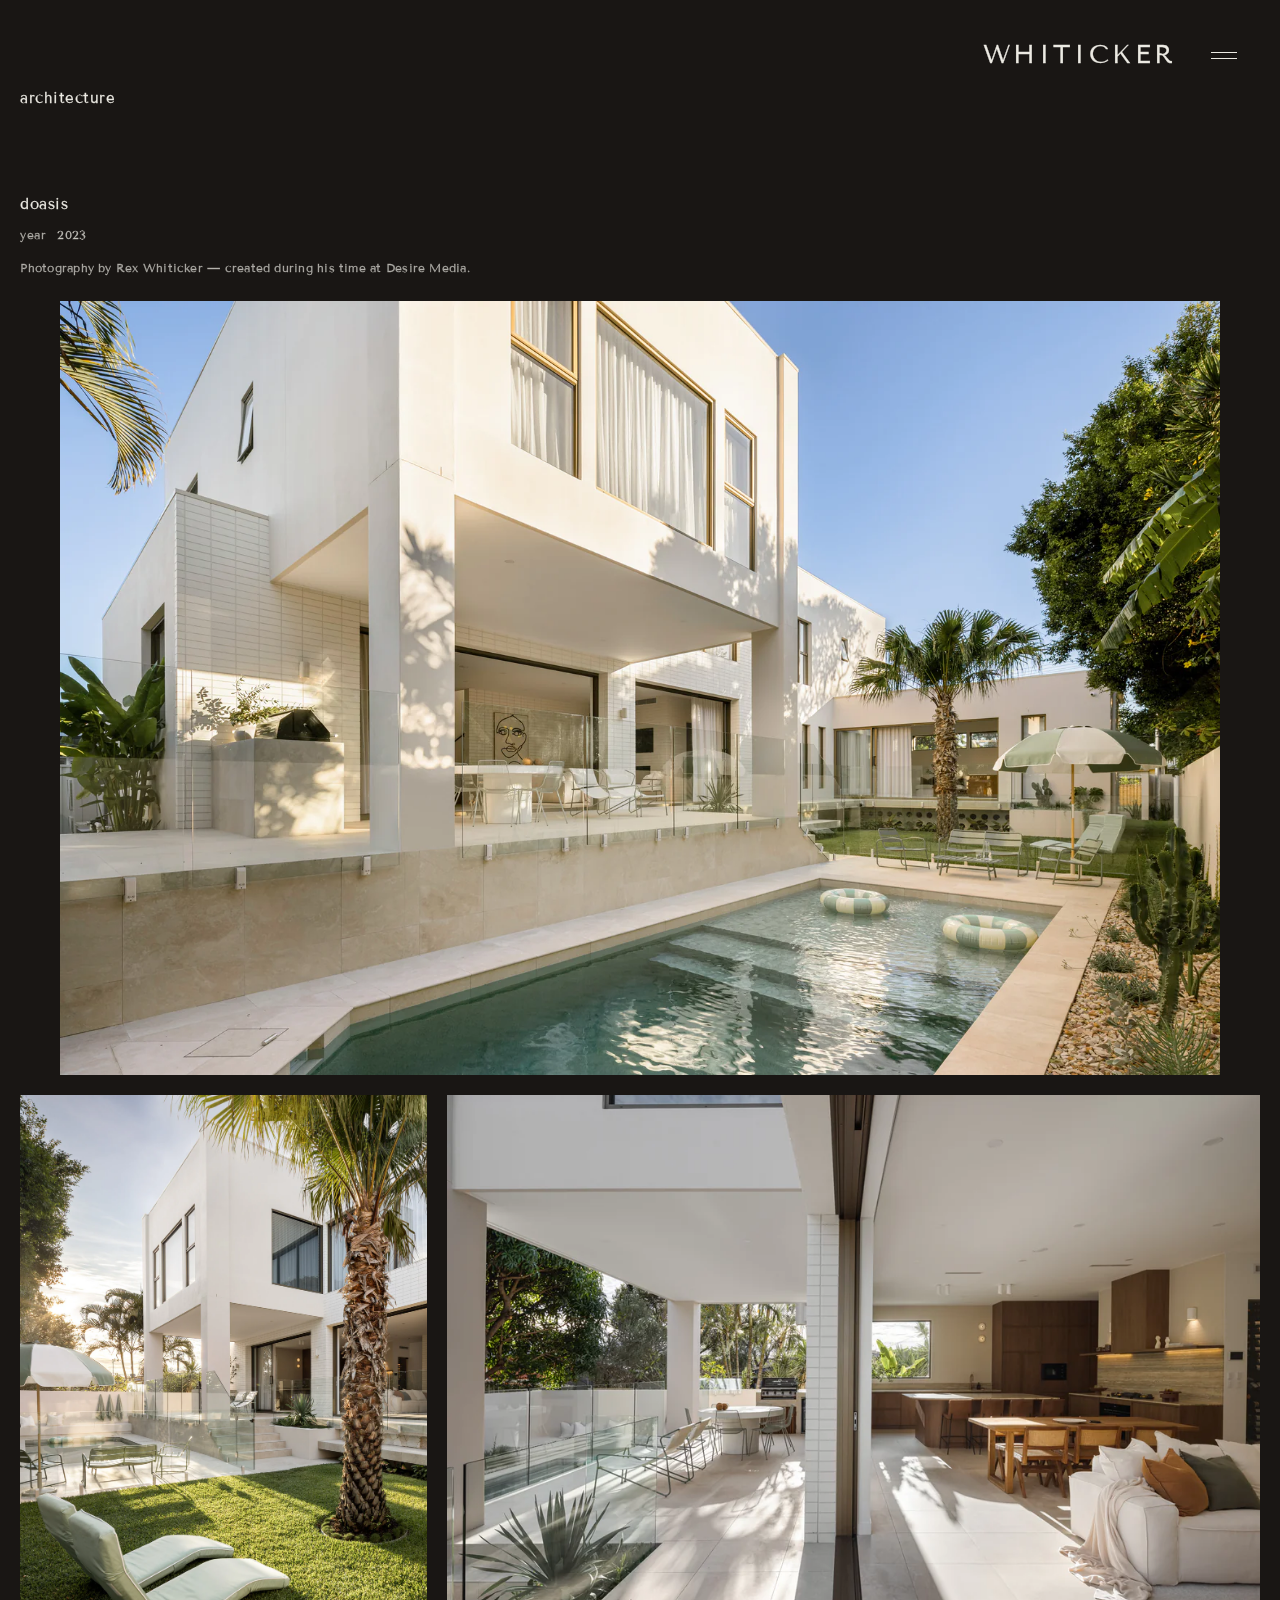
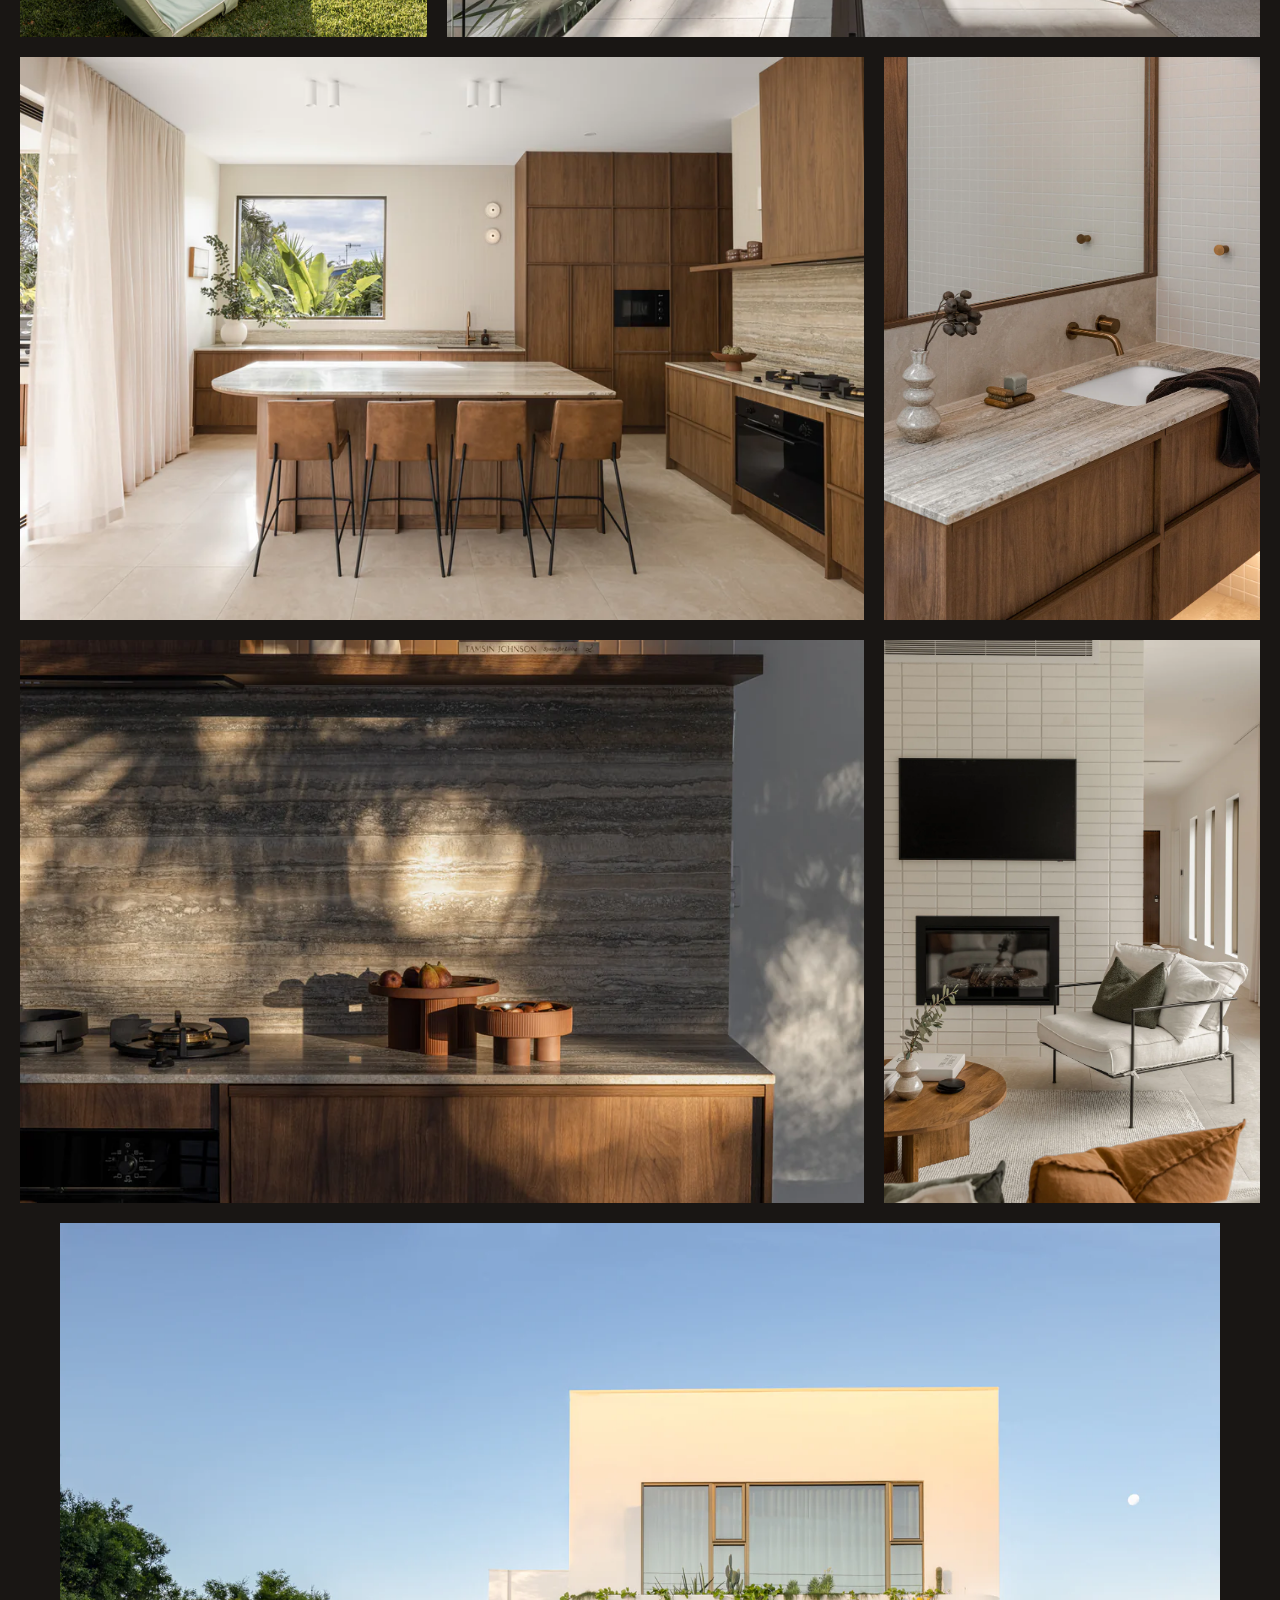
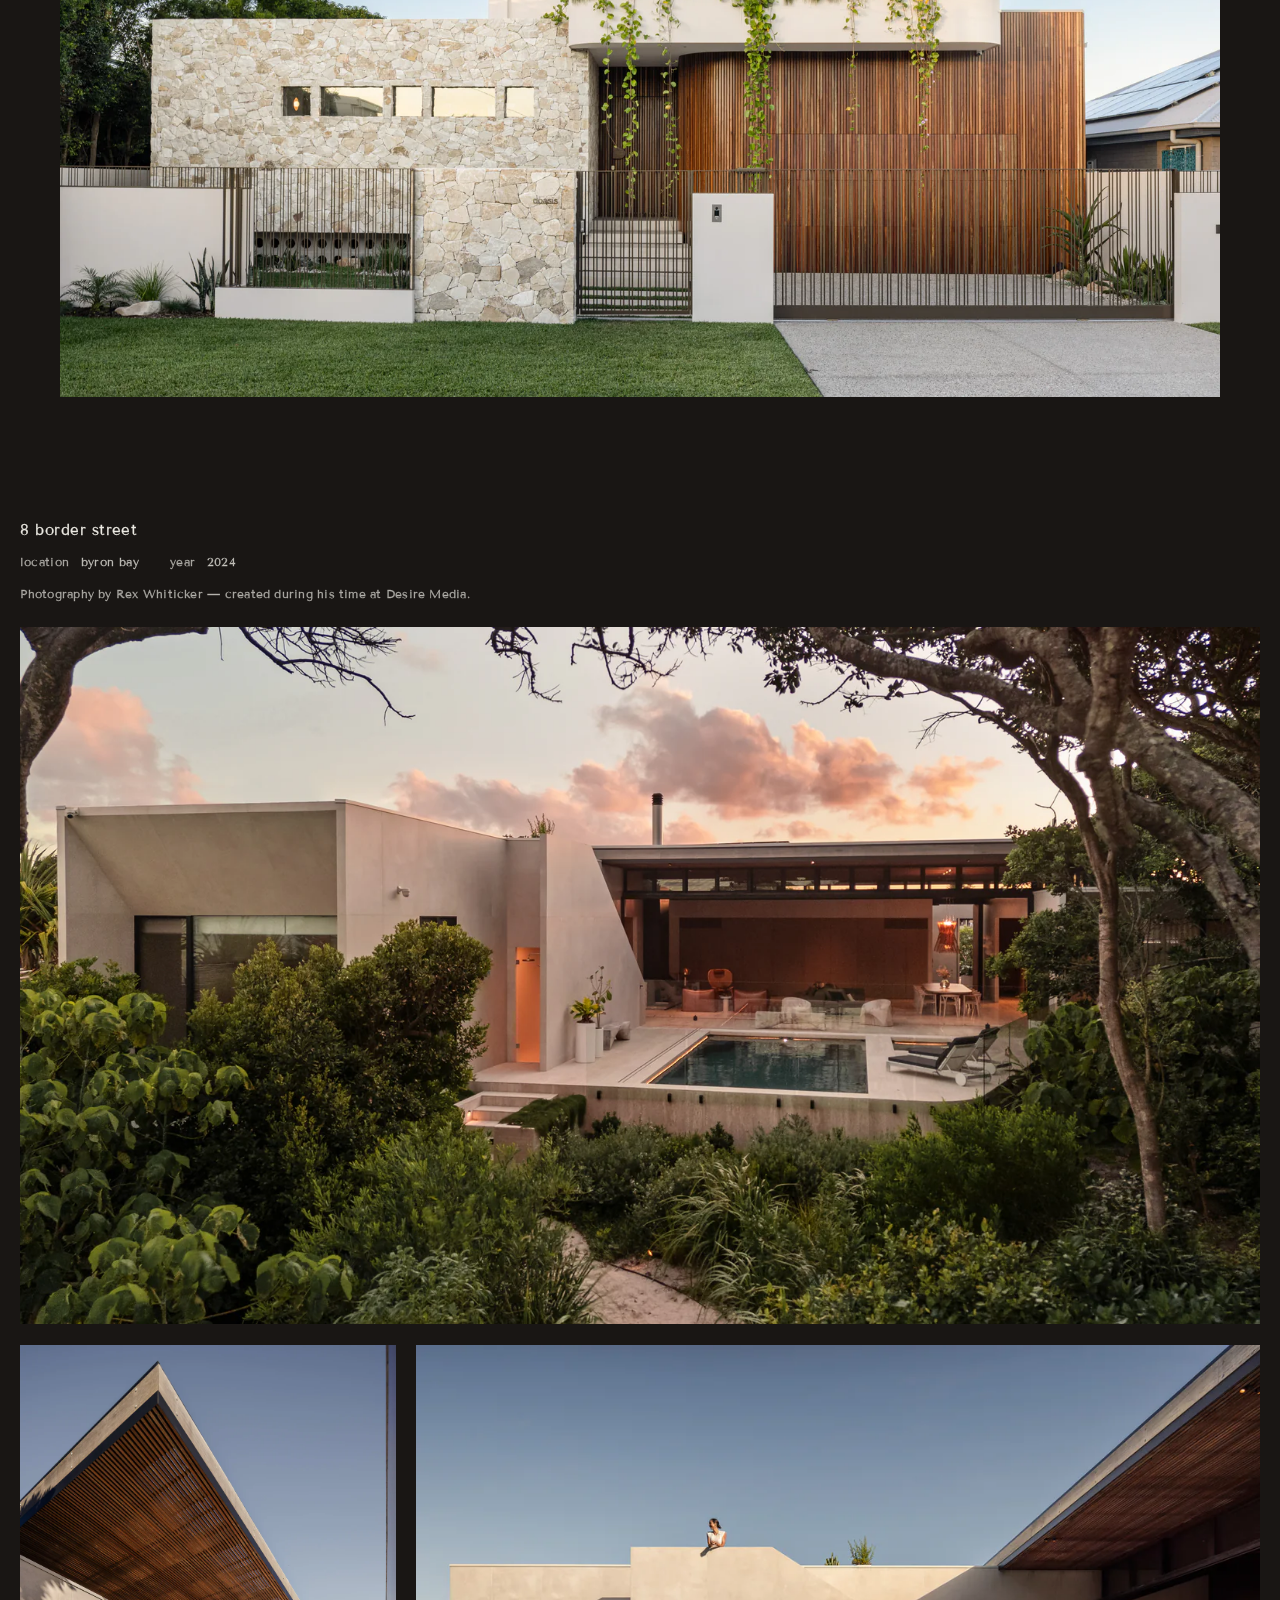
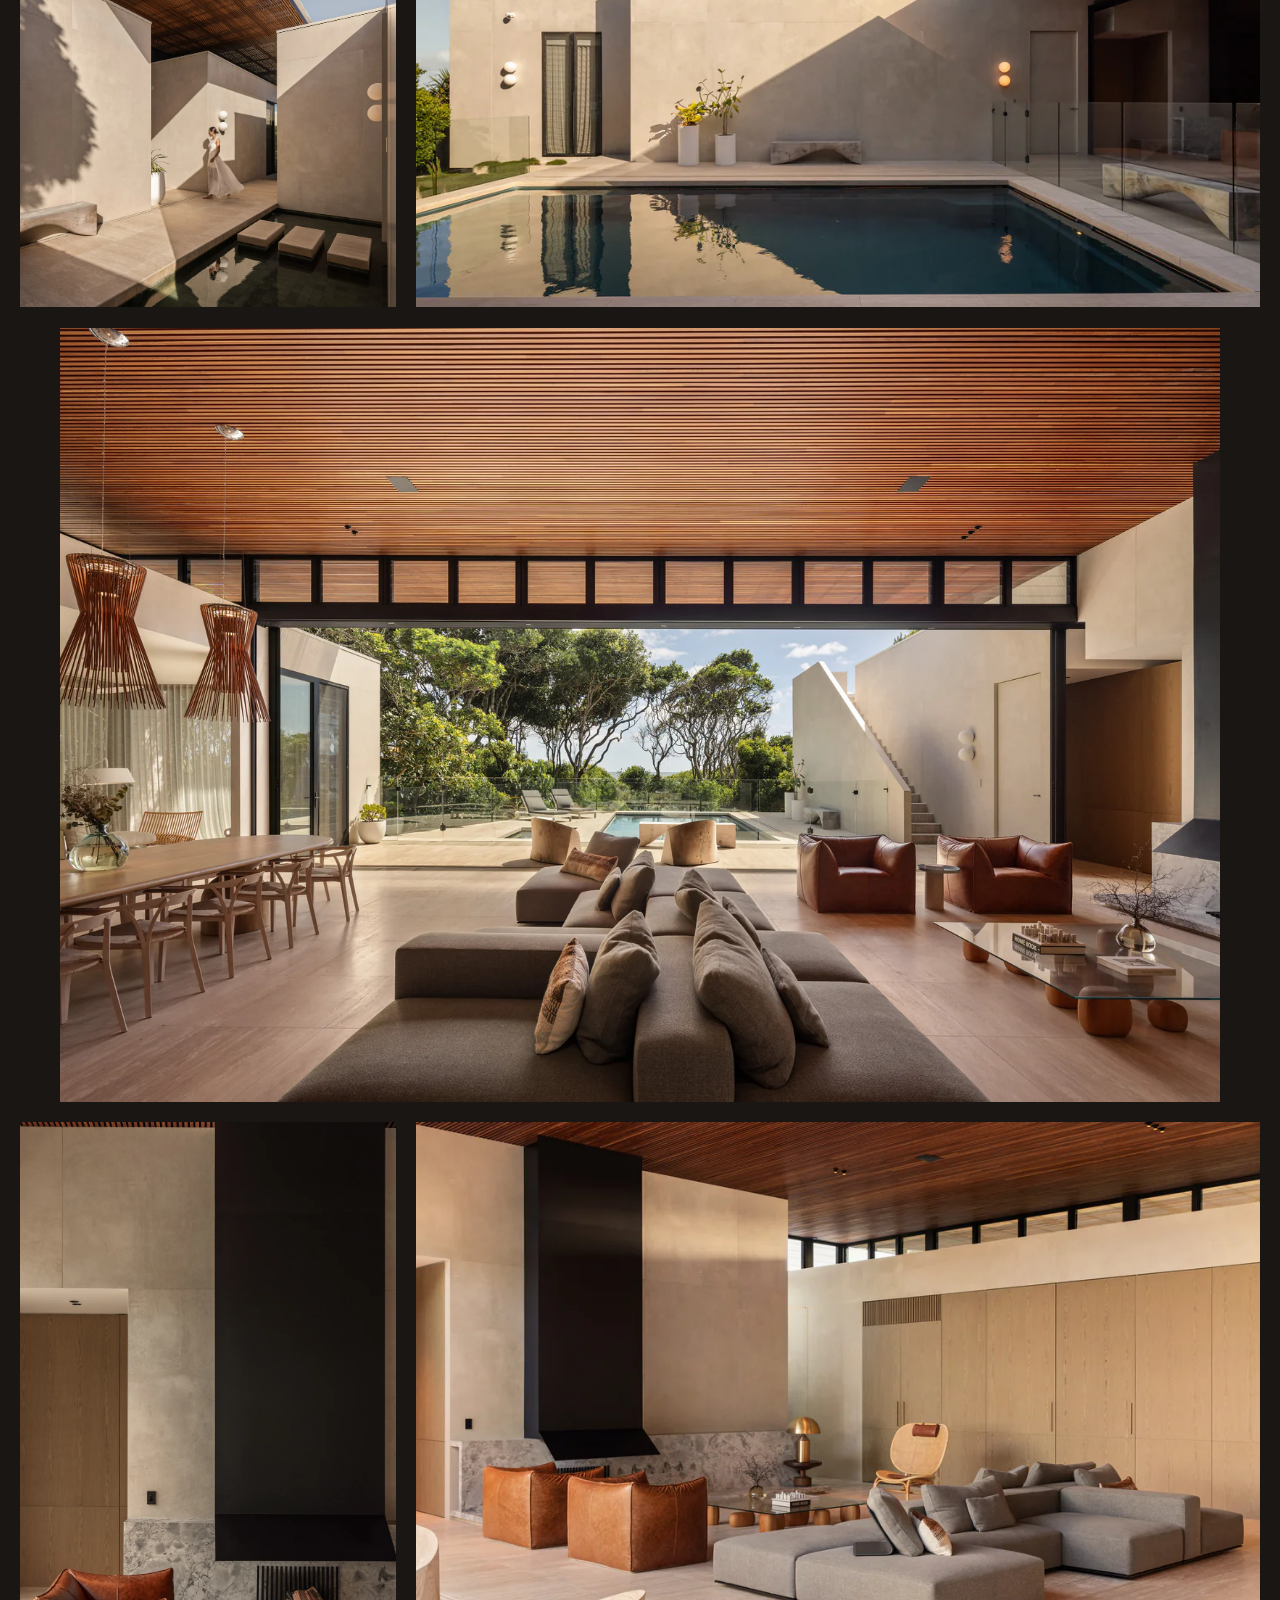
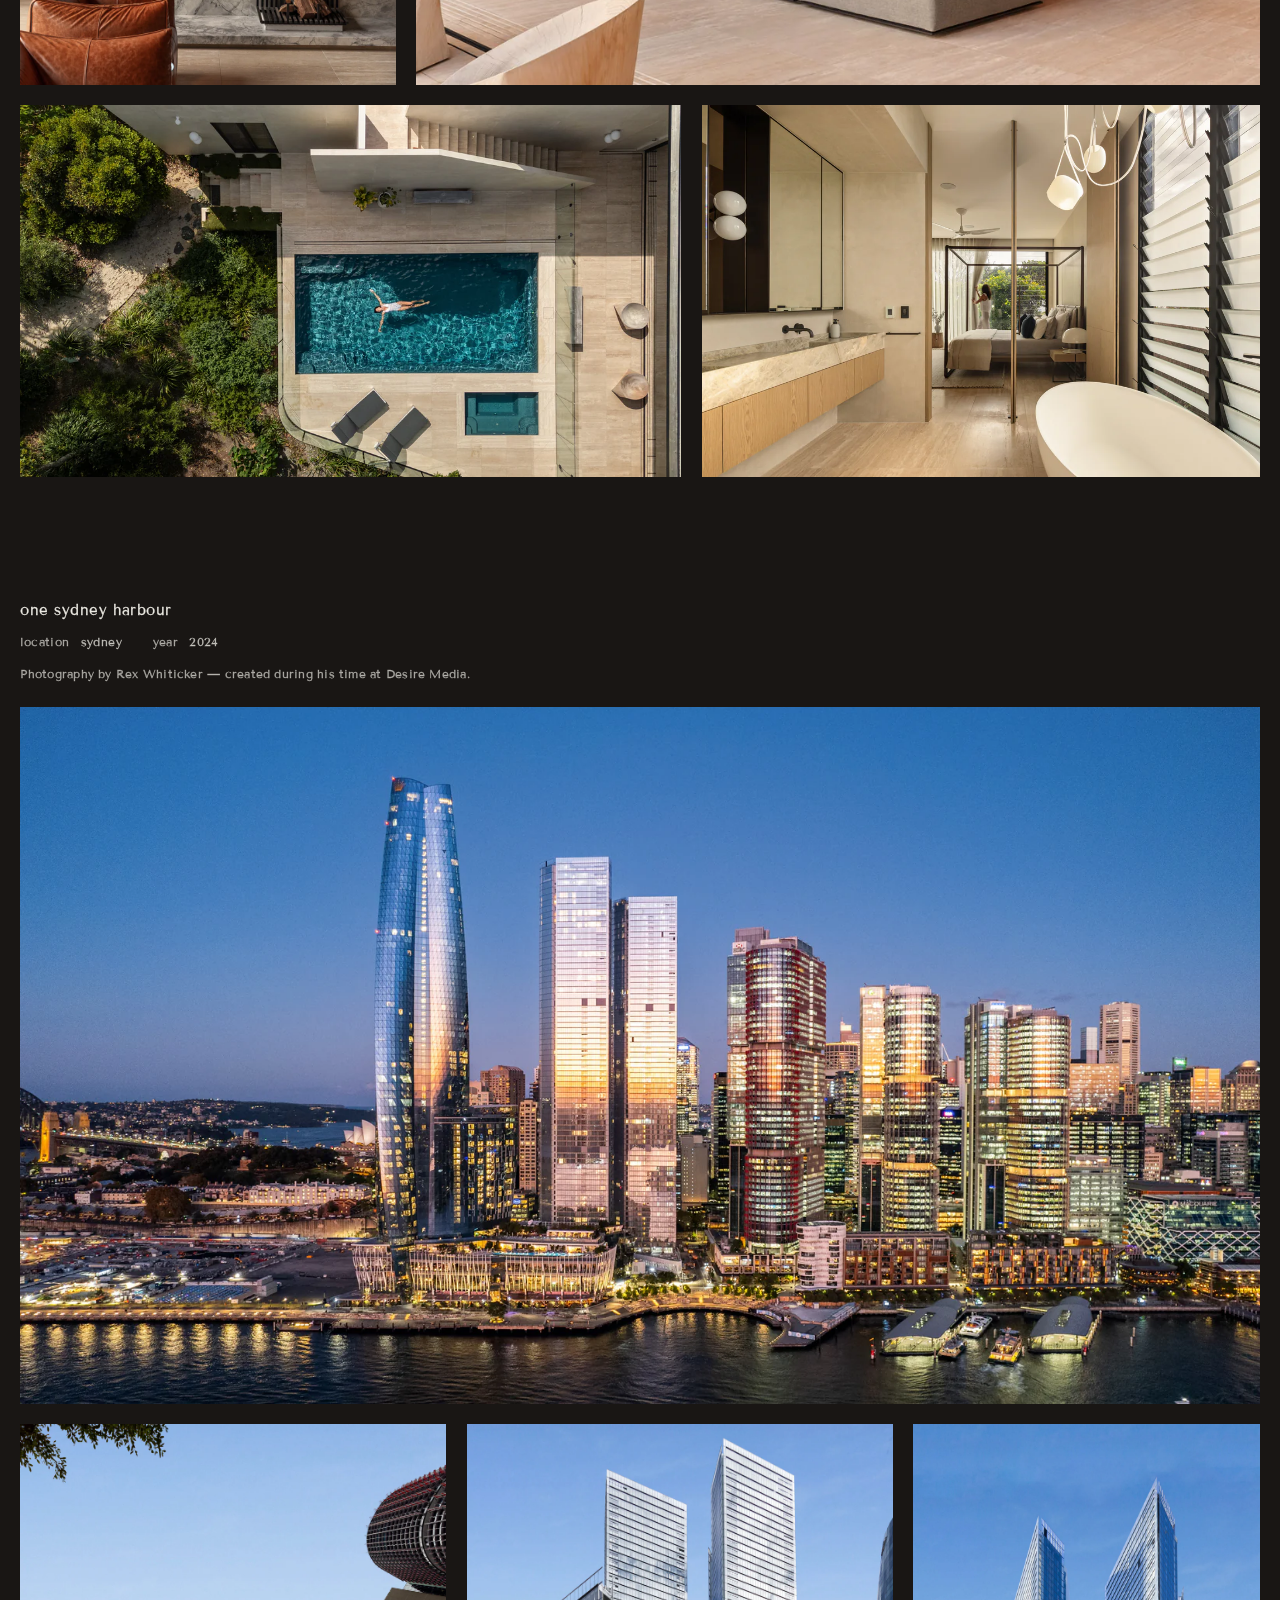
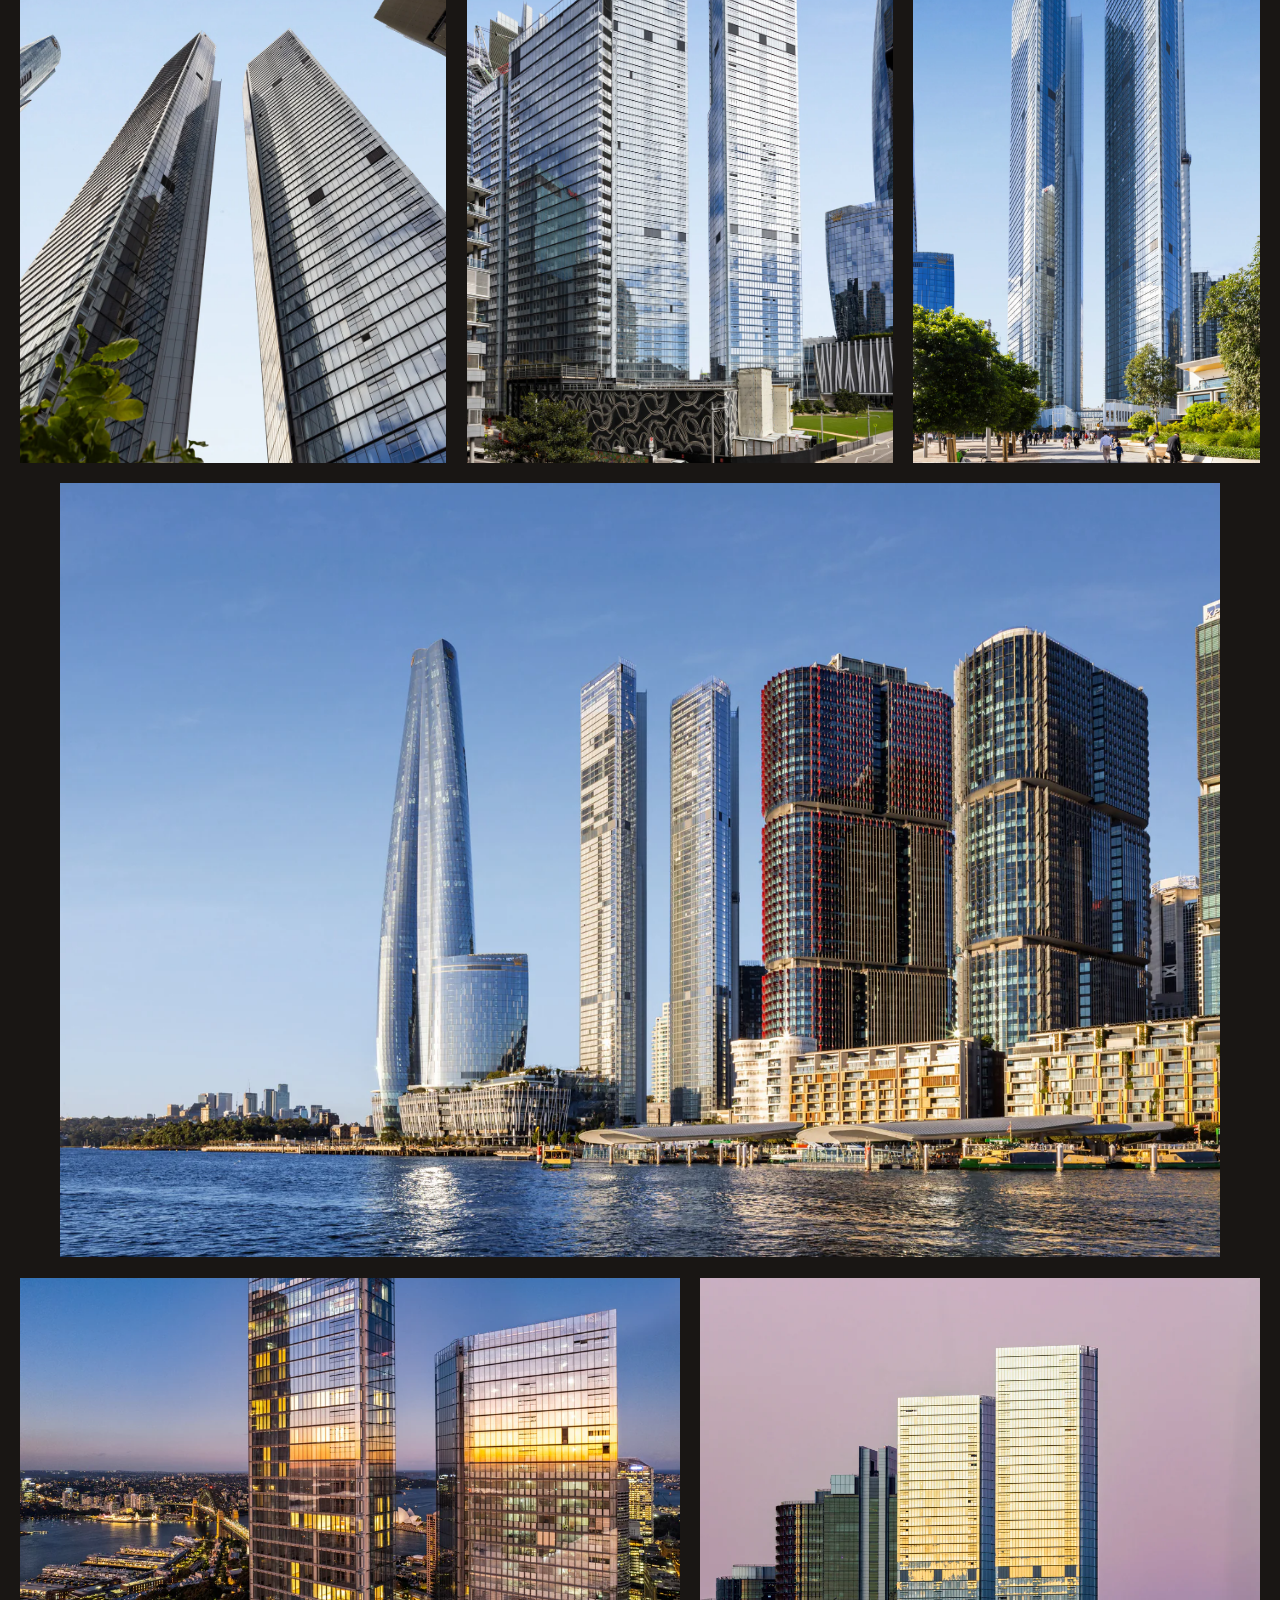
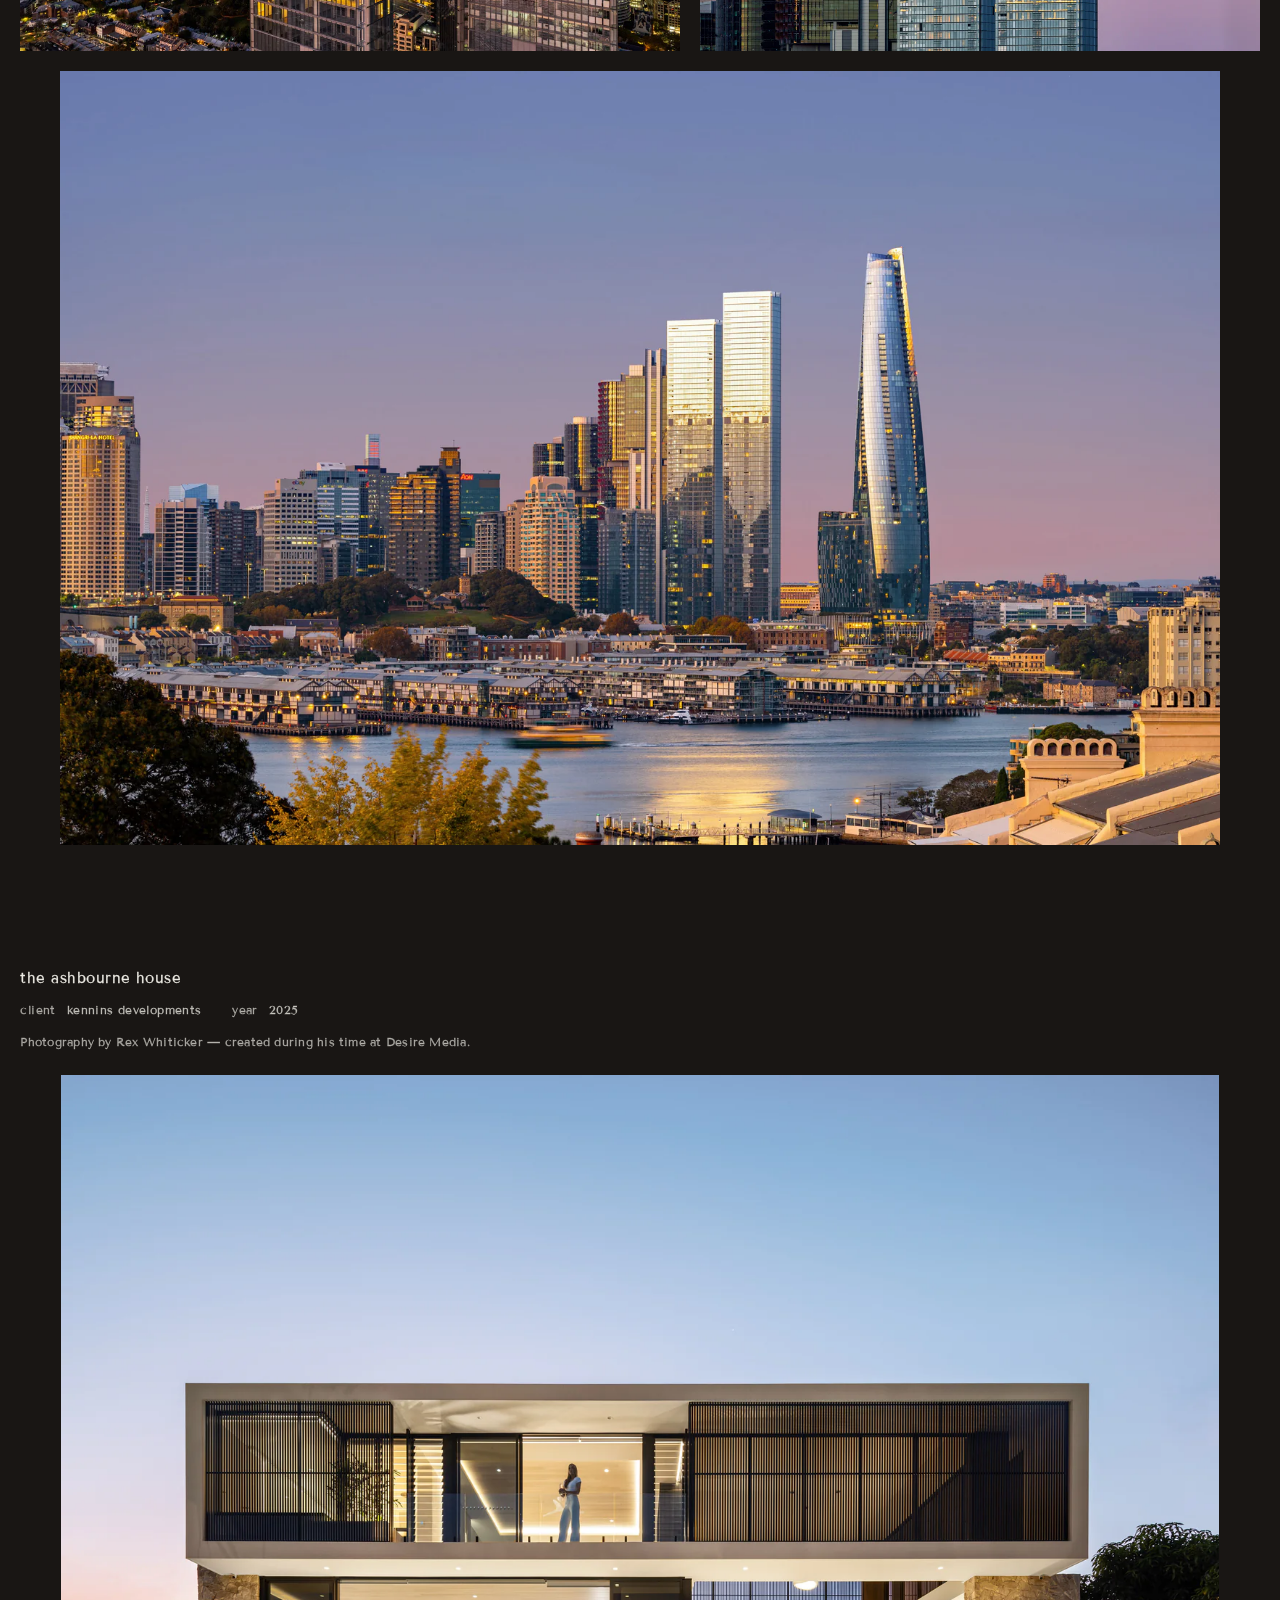
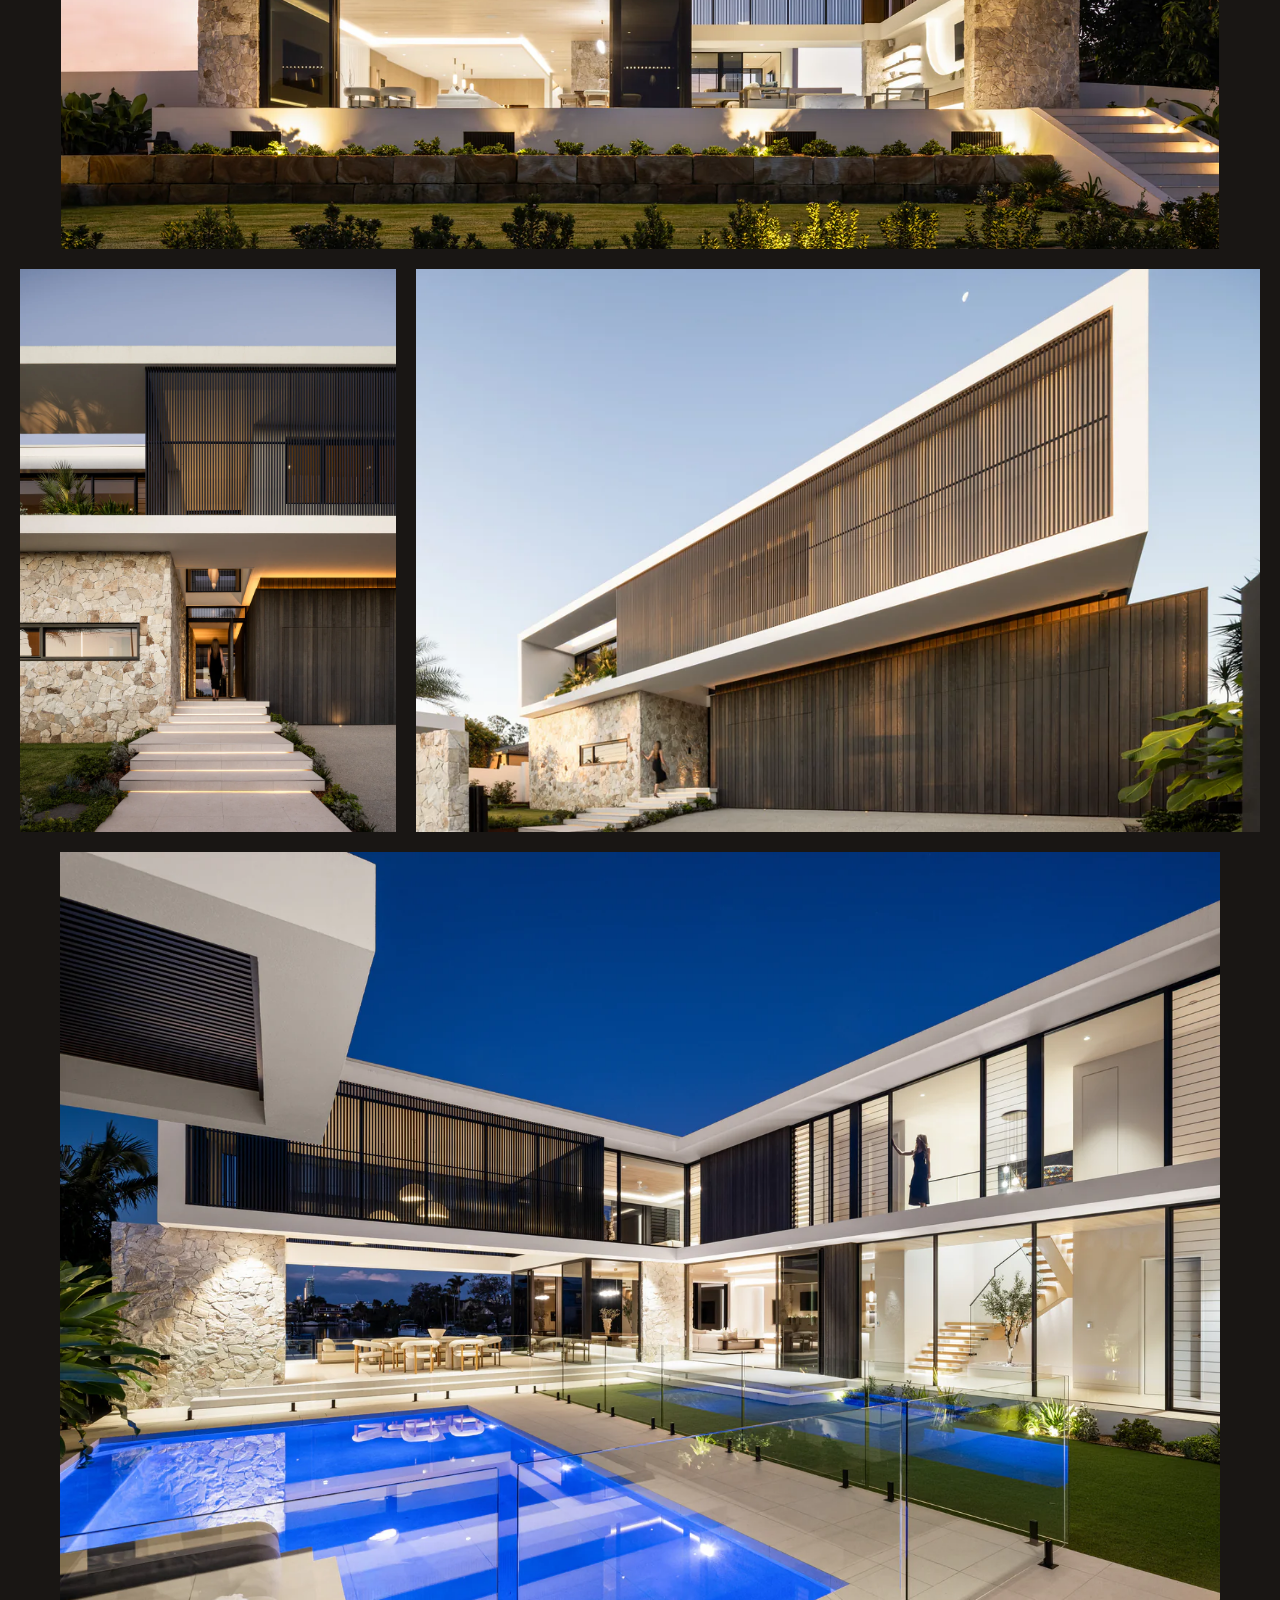
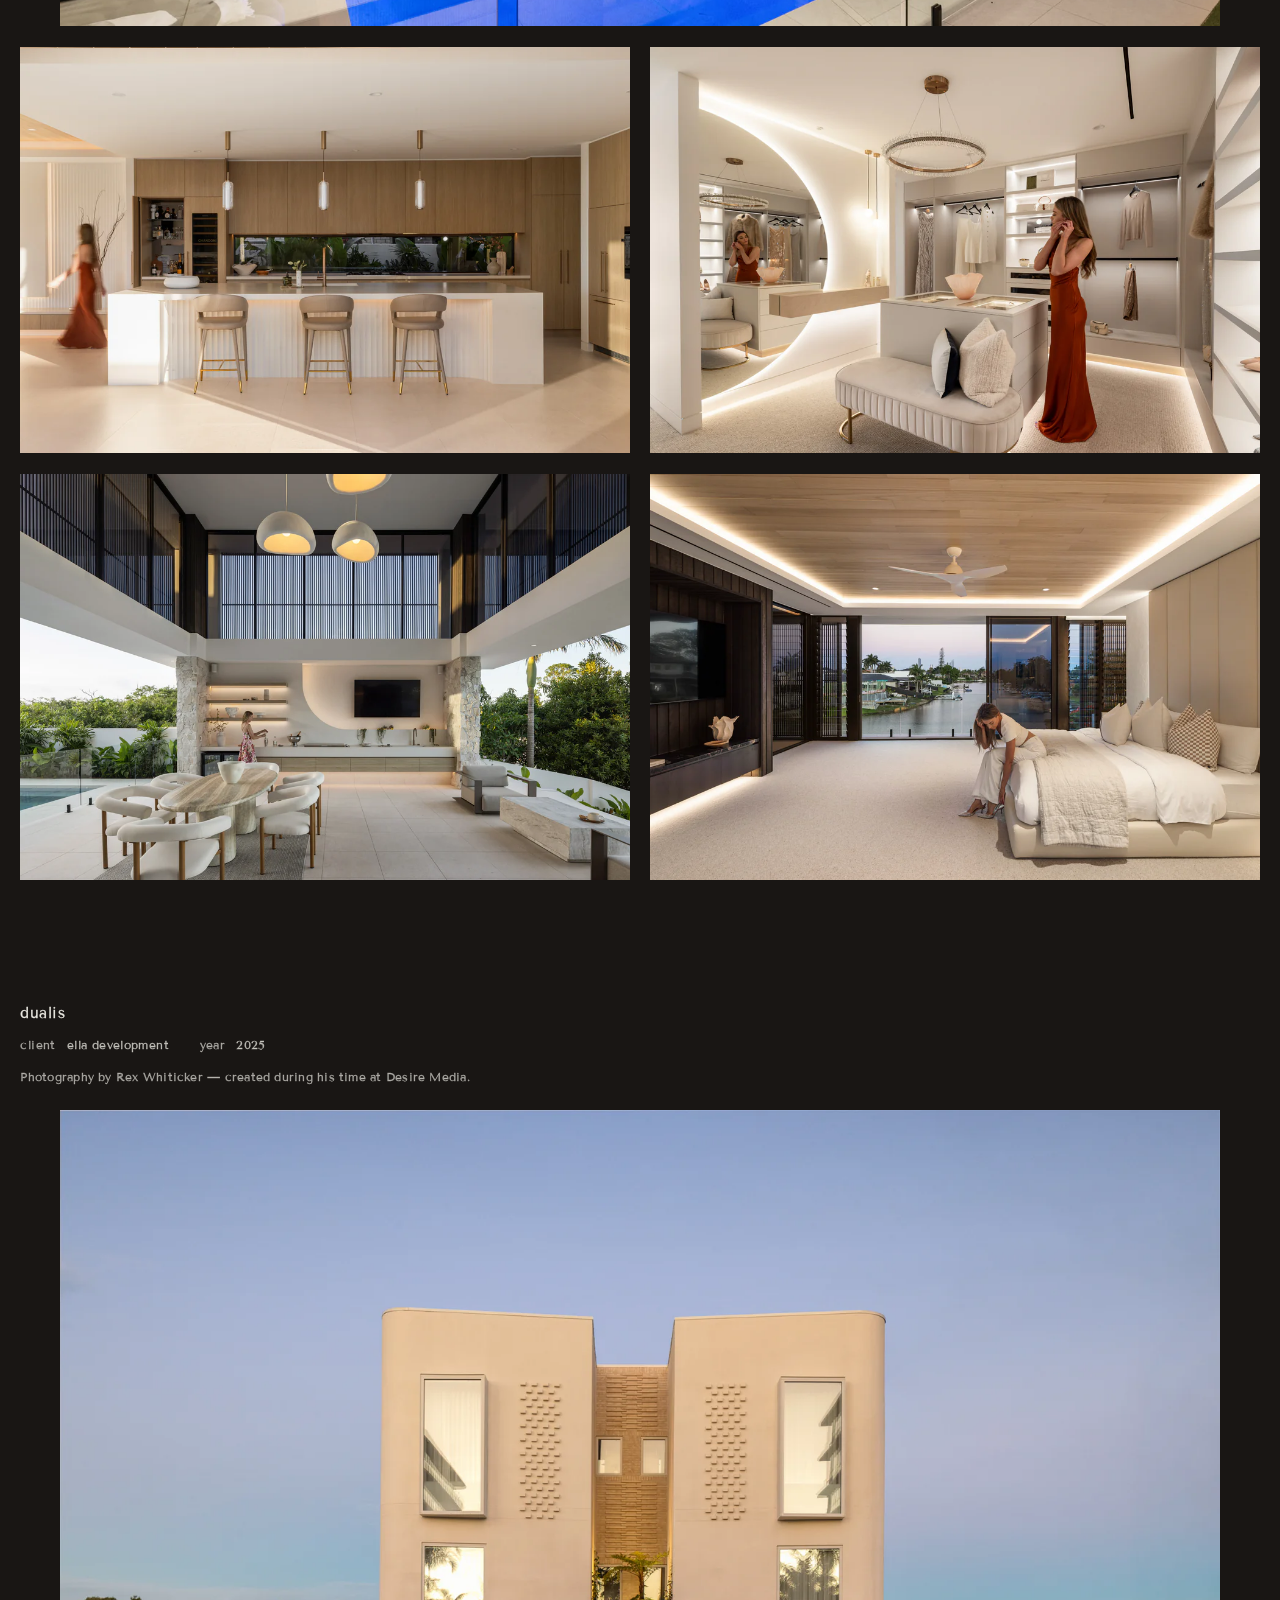
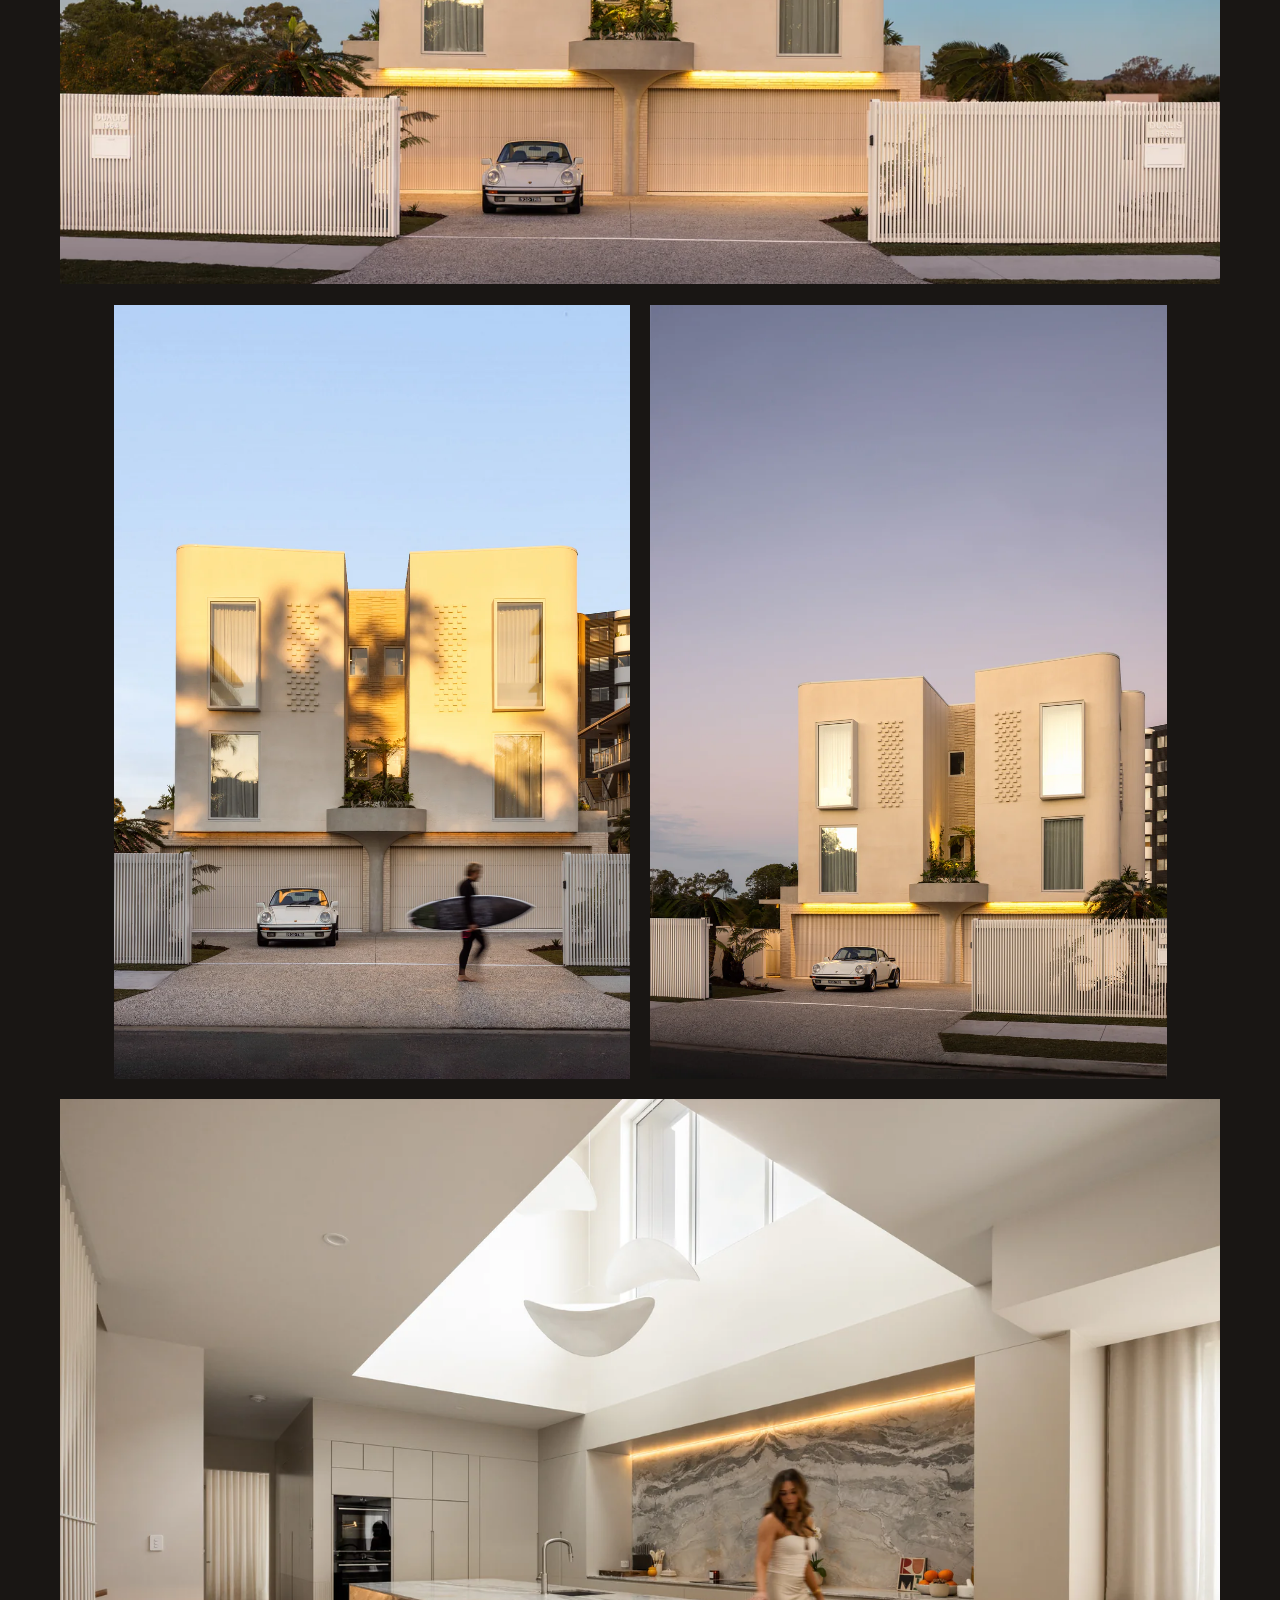
==== commit 8df8259d: "Set headings and labels in lowercase, drop chapter numbers, centre the bio Everything that was in ca" ====
--- a/projects/index.html
+++ b/projects/index.html
@@ -87,7 +87,6 @@
 <main id="top">
 
 	<h2 class="chapter" id="architecture">
-		<span class="chapter__num">01</span>
 		<span class="chapter__name">Architecture</span>
 	</h2>
 
@@ -704,7 +703,6 @@
 	</section>
 
 	<h2 class="chapter" id="lifestyle">
-		<span class="chapter__num">02</span>
 		<span class="chapter__name">Lifestyle &amp; People</span>
 	</h2>
 
@@ -1063,7 +1061,6 @@
 	</section>
 
 	<h2 class="chapter" id="travel">
-		<span class="chapter__num">03</span>
 		<span class="chapter__name">Travel / Hotels</span>
 	</h2>
 
--- a/style.css
+++ b/style.css
@@ -40,17 +40,18 @@
 	--font: 'Tenor Sans', 'Helvetica Neue', Helvetica, Arial, sans-serif;
 	--logo-size:    clamp(19px, 2vw, 36px);       /* reference logoFontSize: 36 */
 	--nav-size:     clamp(1.75rem, 5.2vw, 3.5rem);
-	--cap-size:     clamp(0.68rem, 1.05vw, 0.85rem);
+	--cap-size:     clamp(0.9rem, 1.2vw, 1.05rem);
 	--hero-size:    clamp(2.4rem, 10.5vw, 9rem);
-	--tag-size:     clamp(0.6rem, 1.4vw, 0.82rem);
+	--tag-size:     clamp(0.82rem, 1.45vw, 1.05rem);
 	--pos-size:     clamp(0.72rem, 1.1vw, 0.95rem);
-	--credit-size:  clamp(0.56rem, 0.72vw, 0.68rem);
-	--spec-size:    clamp(0.5rem, 0.6vw, 0.58rem);
-	--chapter-size: clamp(0.62rem, 0.85vw, 0.78rem);
-	--about-size:   clamp(0.95rem, 1.5vw, 1.2rem);
-
-	/* Editorial tracking — labels and credits, magazine-wide */
-	--track-wide: 0.22em;
+	--credit-size:  clamp(0.78rem, 0.9vw, 0.88rem);
+	--spec-size:    clamp(0.78rem, 0.9vw, 0.88rem);
+	--chapter-size: clamp(0.95rem, 1.2vw, 1.2rem);
+	--about-size:   clamp(1.05rem, 1.75vw, 1.6rem);
+
+	/* Headings, captions and labels are set in lowercase. Wide tracking
+	   only flatters capitals; lowercase wants barely any. */
+	--track-wide: 0.03em;
 
 	/* Caption band beneath each plate. FIXED, not auto: an auto height would
 	   let a two-line credit shorten only one frame and knock the pair out of
@@ -258,8 +259,8 @@
 .nav-list a {
 	display: inline-block;
 	font-size: var(--nav-size);
-	letter-spacing: 0.16em;
-	text-transform: uppercase;
+	letter-spacing: 0.04em;
+	text-transform: lowercase;
 	line-height: 1.3;
 	color: var(--ink);
 
@@ -350,9 +351,23 @@
 	object-position: 50% 50%;
 }
 
+/* Deepens the dusk sky a touch behind the title. The house begins ~40% down
+   the frame, so the gradient is spent well before the architecture. */
+.hero__media::after {
+	content: '';
+	position: absolute;
+	inset: 0;
+	background: linear-gradient(to bottom, rgba(0, 0, 0, 0.3), rgba(0, 0, 0, 0) 45%);
+	pointer-events: none;
+}
+
+/* The title is centred in the top 42% of the hero, not the whole of it:
+   that band is open sky in the Ashbourne photograph at every aspect ratio
+   (cover keeps it whether the frame crops by width or by height), while
+   dead centre lands the tagline on the lit window and the figure in it. */
 .hero__title {
 	position: absolute;
-	inset: 0;
+	inset: 0 0 58% 0;
 	display: grid;
 	place-items: center;
 	text-align: center;
@@ -383,13 +398,13 @@
 .hero__tagline {
 	margin-top: clamp(14px, 2.2vh, 26px);
 	font-size: var(--tag-size);
-	letter-spacing: 0.22em;
-	text-transform: uppercase;
+	letter-spacing: 0.04em;
+	text-transform: lowercase;
 	line-height: 1.9;
 	/* Brighter than --ink-dim: the tagline sits over the lit part of the
 	   photograph, where 0.55 alpha loses legibility */
 	color: rgba(236, 234, 227, 0.78);
-	text-indent: 0.22em;
+	text-indent: 0.04em;
 	text-wrap: balance;
 }
 
@@ -431,12 +446,13 @@
 	font-size: var(--chapter-size);
 	font-weight: 400;
 	letter-spacing: var(--track-wide);
-	text-transform: uppercase;
+	text-transform: lowercase;
 	line-height: 1;
-}
-
-.chapter__num  { color: var(--ink-quiet); }
-.chapter__name { color: var(--ink); }
+	color: var(--ink);
+}
+
+/* Behind the Lens is centred with its text, which runs the full width */
+.chapter--centre { justify-content: center; }
 
 
 /* ==========================================================================
@@ -511,8 +527,8 @@
 	width: min(84%, 26ch);
 
 	font-size: var(--cap-size);
-	letter-spacing: 0.16em;
-	text-transform: uppercase;
+	letter-spacing: 0.03em;
+	text-transform: lowercase;
 	text-align: center;      /* half-width frames wrap — keep both lines centred */
 	text-wrap: balance;
 	line-height: 1.7;
@@ -554,7 +570,7 @@
 	padding-top: clamp(9px, 1.2vh, 14px);
 	font-size: var(--credit-size);
 	letter-spacing: var(--track-wide);
-	text-transform: uppercase;
+	text-transform: lowercase;
 	line-height: 1.5;
 }
 
@@ -582,7 +598,7 @@
 .frame__spec dd {
 	margin-top: 0.5em;
 	font-size: var(--credit-size);
-	letter-spacing: 0.1em;
+	letter-spacing: var(--track-wide);
 	color: var(--ink-soft);
 }
 
@@ -610,8 +626,11 @@
 }
 
 /* Left-aligned, so it sits in the same column as the chapter marker above */
+/* Centred and allowed the full width of the page. The type steps up with
+   the viewport so the longer measure still reads as a few calm lines. */
 .about__body {
-	max-width: 62ch;
+	text-align: center;
+	text-wrap: pretty;
 	font-size: var(--about-size);
 	line-height: 1.75;
 	/* Brighter than --ink-dim: this is body copy meant to be read, not a
@@ -680,7 +699,7 @@
 .contact__item dt {
 	font-size: var(--credit-size);
 	letter-spacing: var(--track-wide);
-	text-transform: uppercase;
+	text-transform: lowercase;
 	color: var(--ink-quiet);
 }
 
@@ -694,10 +713,8 @@
 .contact__item dd a { transition: opacity var(--dur) var(--ease); }
 .contact__item dd a:hover { opacity: var(--hover-alpha); }
 
-/* Centred and bottom-aligned — the one element on the page that breaks the
-   left editorial column, which is what makes it read as a footer */
-/* Rex's legal disclaimer. Sentence case and normal tracking, unlike the
-   uppercase labels around it: it has to be quiet but genuinely readable.
+/* Rex's legal disclaimer. Sentence case, unlike the lowercase labels
+   around it: it has to be quiet but genuinely readable.
    --ink-quiet on --bg is about 6.5:1, comfortably past WCAG AA. */
 .foot__disclaimer {
 	max-width: 72ch;
@@ -711,13 +728,15 @@
 	color: var(--ink-quiet);
 }
 
+/* Centred and bottom-aligned — the footer breaks the left editorial column,
+   which is what makes it read as a footer */
 .contact__colophon {
 	max-width: 82ch;        /* wide enough to hold two clean lines, not three ragged ones */
 	margin: clamp(18px, 2.6vh, 34px) auto 0;
 	padding: 0 var(--inset);
 	font-size: var(--credit-size);
-	letter-spacing: 0.14em;
-	text-transform: uppercase;
+	letter-spacing: 0.03em;
+	text-transform: lowercase;
 	text-align: center;
 	text-wrap: balance;
 	line-height: 1.9;
@@ -754,7 +773,7 @@
 	font-size: var(--chapter-size);
 	font-weight: 400;
 	letter-spacing: var(--track-wide);
-	text-transform: uppercase;
+	text-transform: lowercase;
 	line-height: 1;
 	color: var(--ink);
 }
@@ -766,13 +785,13 @@
 	margin-top: clamp(12px, 1.6vh, 18px);
 	font-size: var(--credit-size);
 	letter-spacing: var(--track-wide);
-	text-transform: uppercase;
+	text-transform: lowercase;
 	line-height: 1.5;
 }
 
 .project__spec { display: flex; gap: 0.9em; }
 .project__spec dt { color: var(--ink-quiet); }
-.project__spec dd { color: var(--ink-soft); letter-spacing: 0.1em; }
+.project__spec dd { color: var(--ink-soft); }
 
 /* Rex's short per project credit — sentence case so it reads as a line,
    not another label */
@@ -891,9 +910,9 @@
 	   three clean lines read far better than five wrapped ones */
 	:root {
 		--nav-size:  clamp(1.15rem, 5.6vw, 1.9rem);
-		--cap-size:  clamp(0.62rem, 2.5vw, 0.78rem);
+		--cap-size:  clamp(0.85rem, 3.4vw, 0.95rem);
 		--hero-size: clamp(1.6rem, 11vw, 3.4rem);
-		--tag-size:  clamp(0.58rem, 2.4vw, 0.72rem);
+		--tag-size:  clamp(0.78rem, 3.2vw, 0.9rem);
 
 		/* Taller band: the project line stacks to two lines and the three
 		   credit columns collapse to one, so the band has more to hold */
@@ -914,8 +933,6 @@
 
 	.frame__spec dt { flex: 0 0 auto; min-width: 7em; }
 	.frame__spec dd { margin-top: 0; }
-
-	.frame__credit { letter-spacing: 0.16em; }
 
 	/* The project line stacks rather than running off the edge. These belong on
 	   .frame__line, not .frame__credit — the credit band is a block now, so
@@ -964,14 +981,14 @@
 
 	/* Let the tagline wrap to two centred lines rather than shrink further */
 	.hero__tagline {
-		letter-spacing: 0.14em;
-		text-indent: 0.14em;
+		letter-spacing: 0.03em;
+		text-indent: 0.03em;
 	}
 
 	.brand { letter-spacing: 0.12em; }
 
 	.nav-list { gap: clamp(0.8rem, 2.4vh, 1.4rem); }
-	.nav-list a { letter-spacing: 0.12em; }
+	.nav-list a { letter-spacing: 0.03em; }
 
 	/* Side by side would leave two slivers — stack instead, each image
 	   keeping the full viewport height */
@@ -988,7 +1005,7 @@
 
 	.frame__note {
 		width: min(84%, 28ch);
-		letter-spacing: 0.12em;
+		letter-spacing: 0.02em;
 	}
 }
 
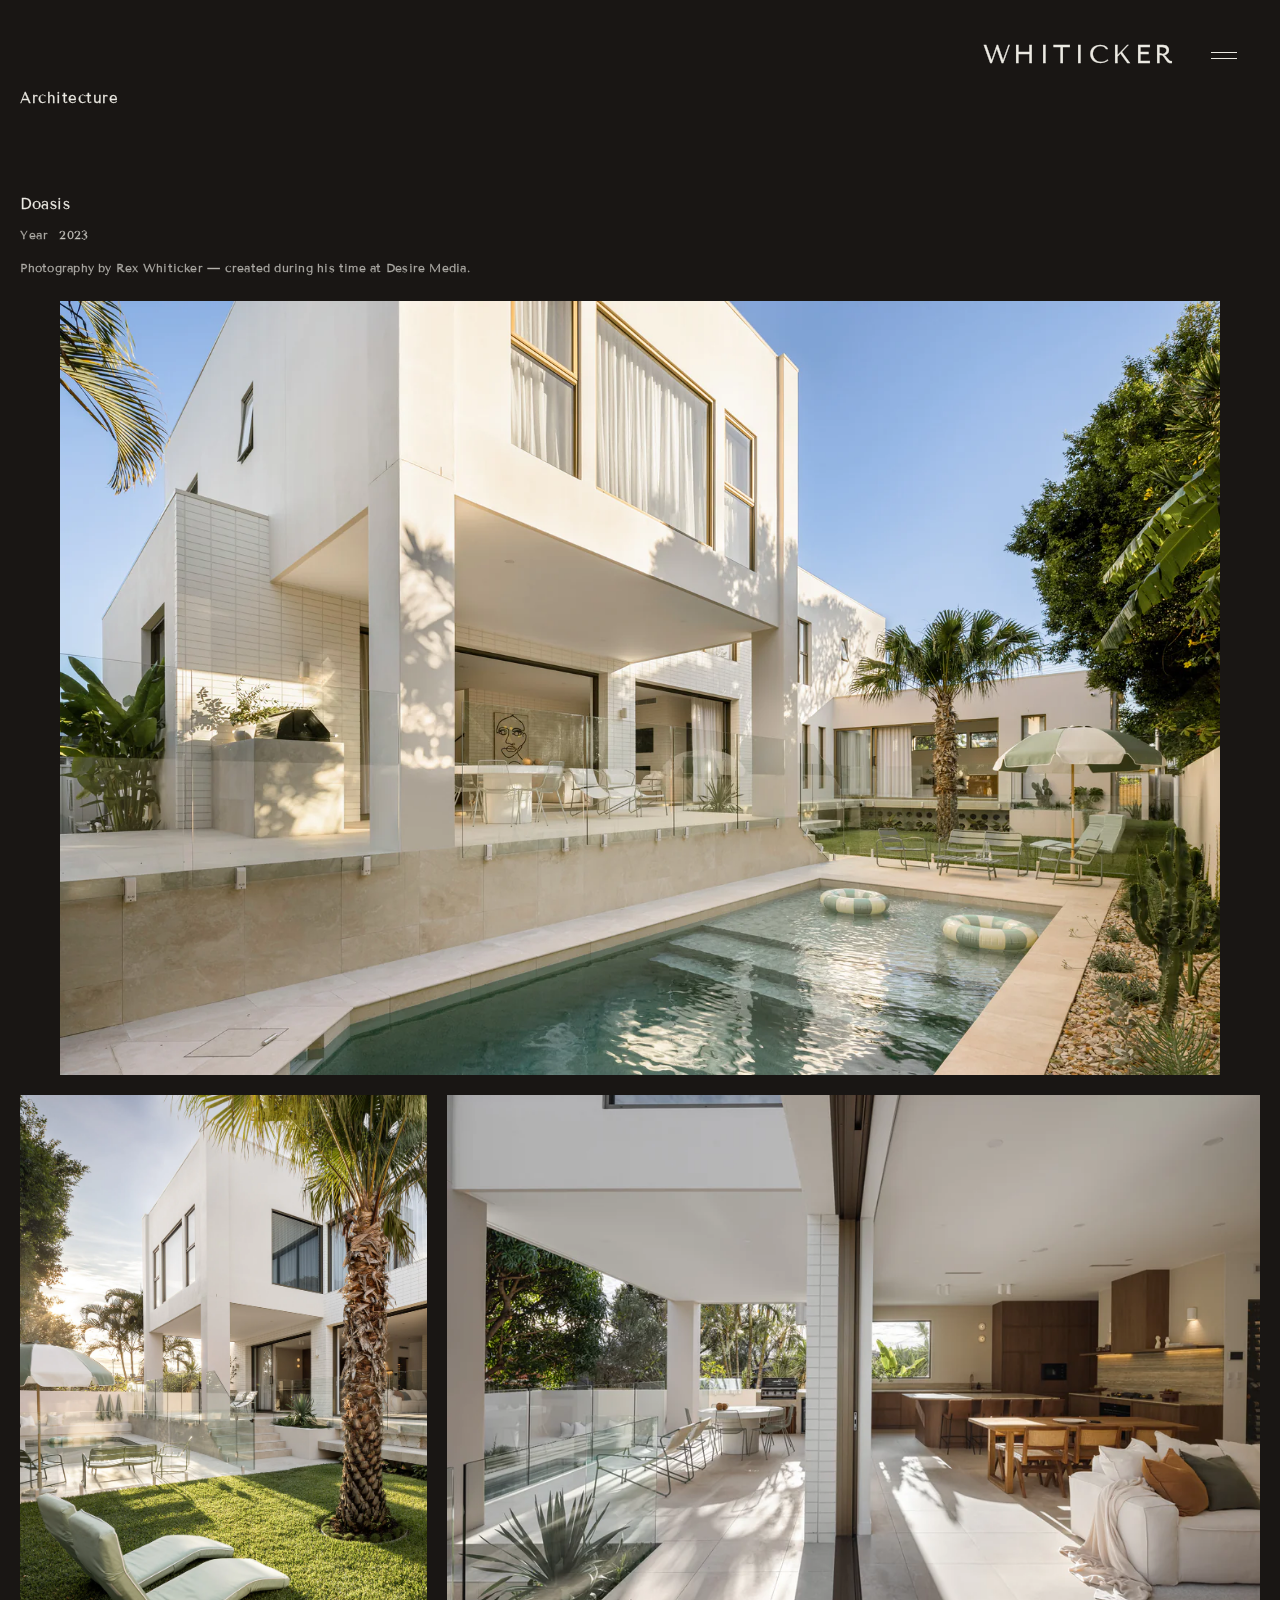
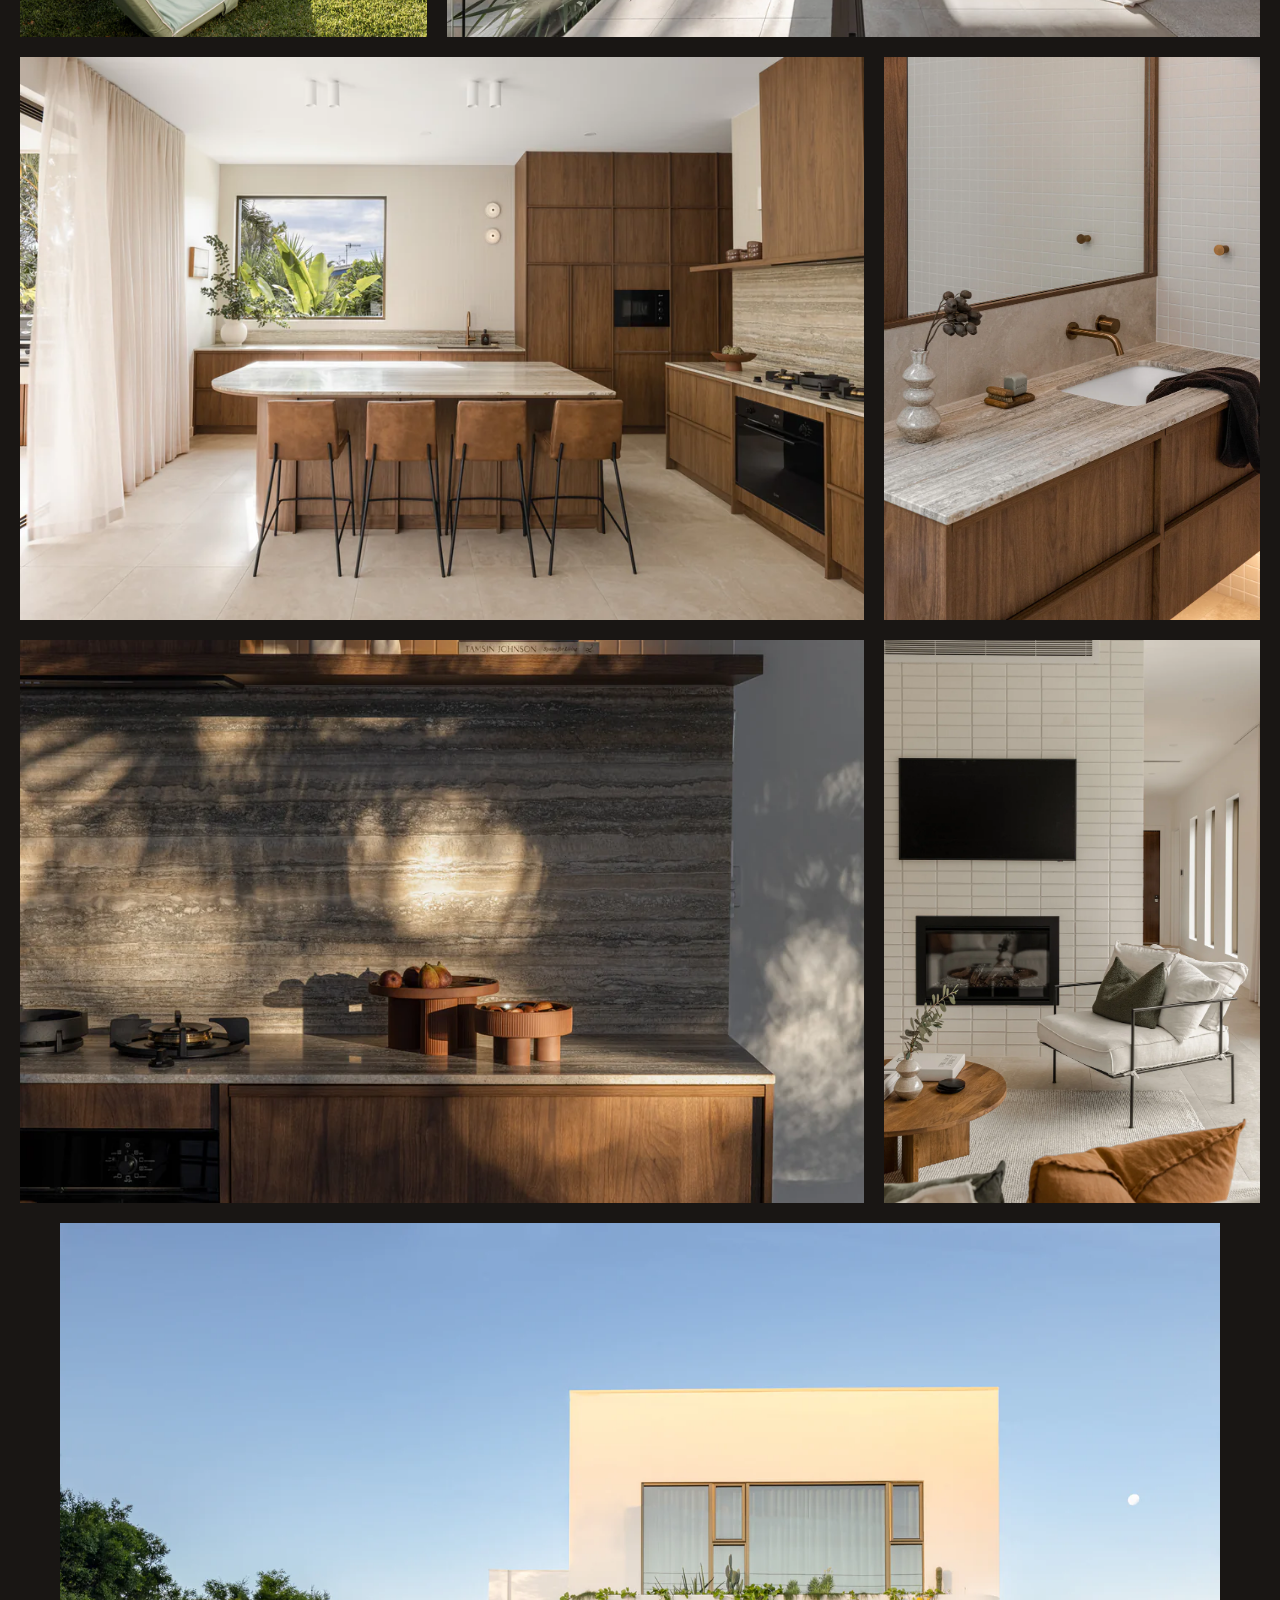
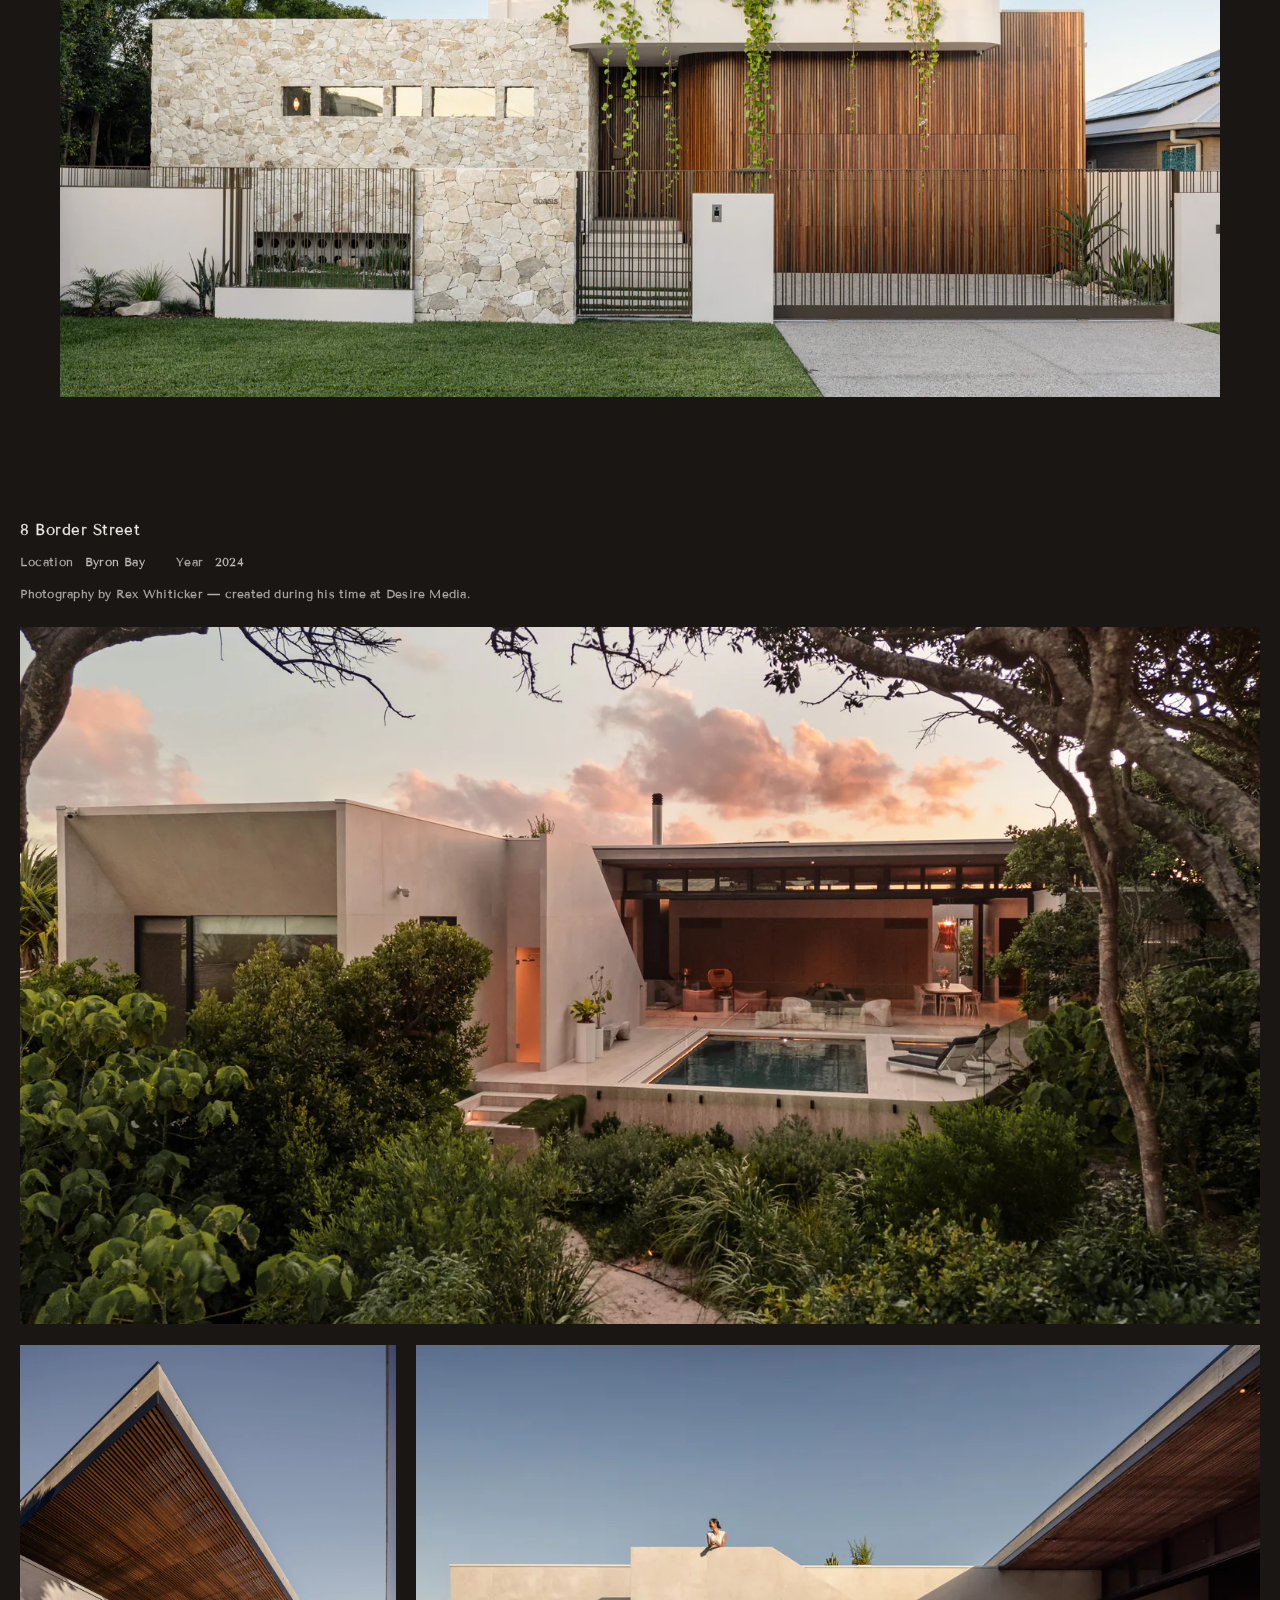
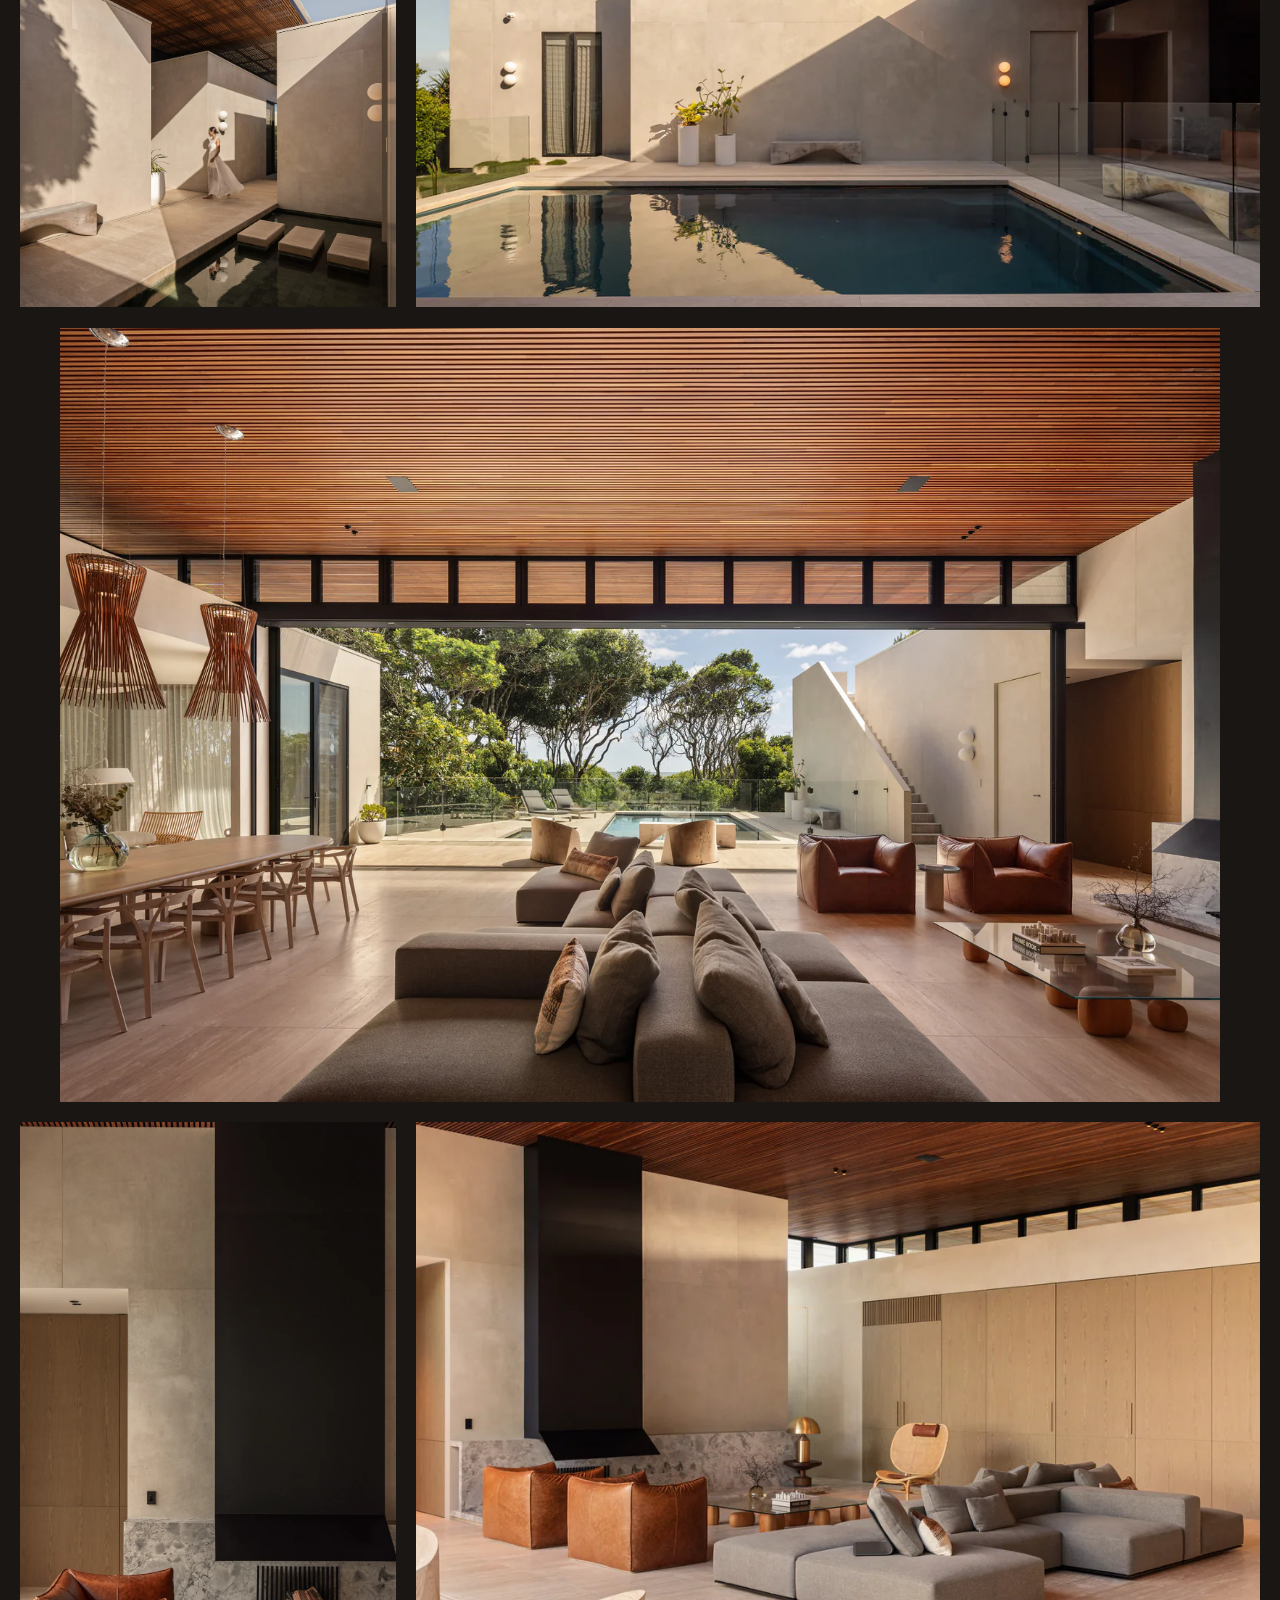
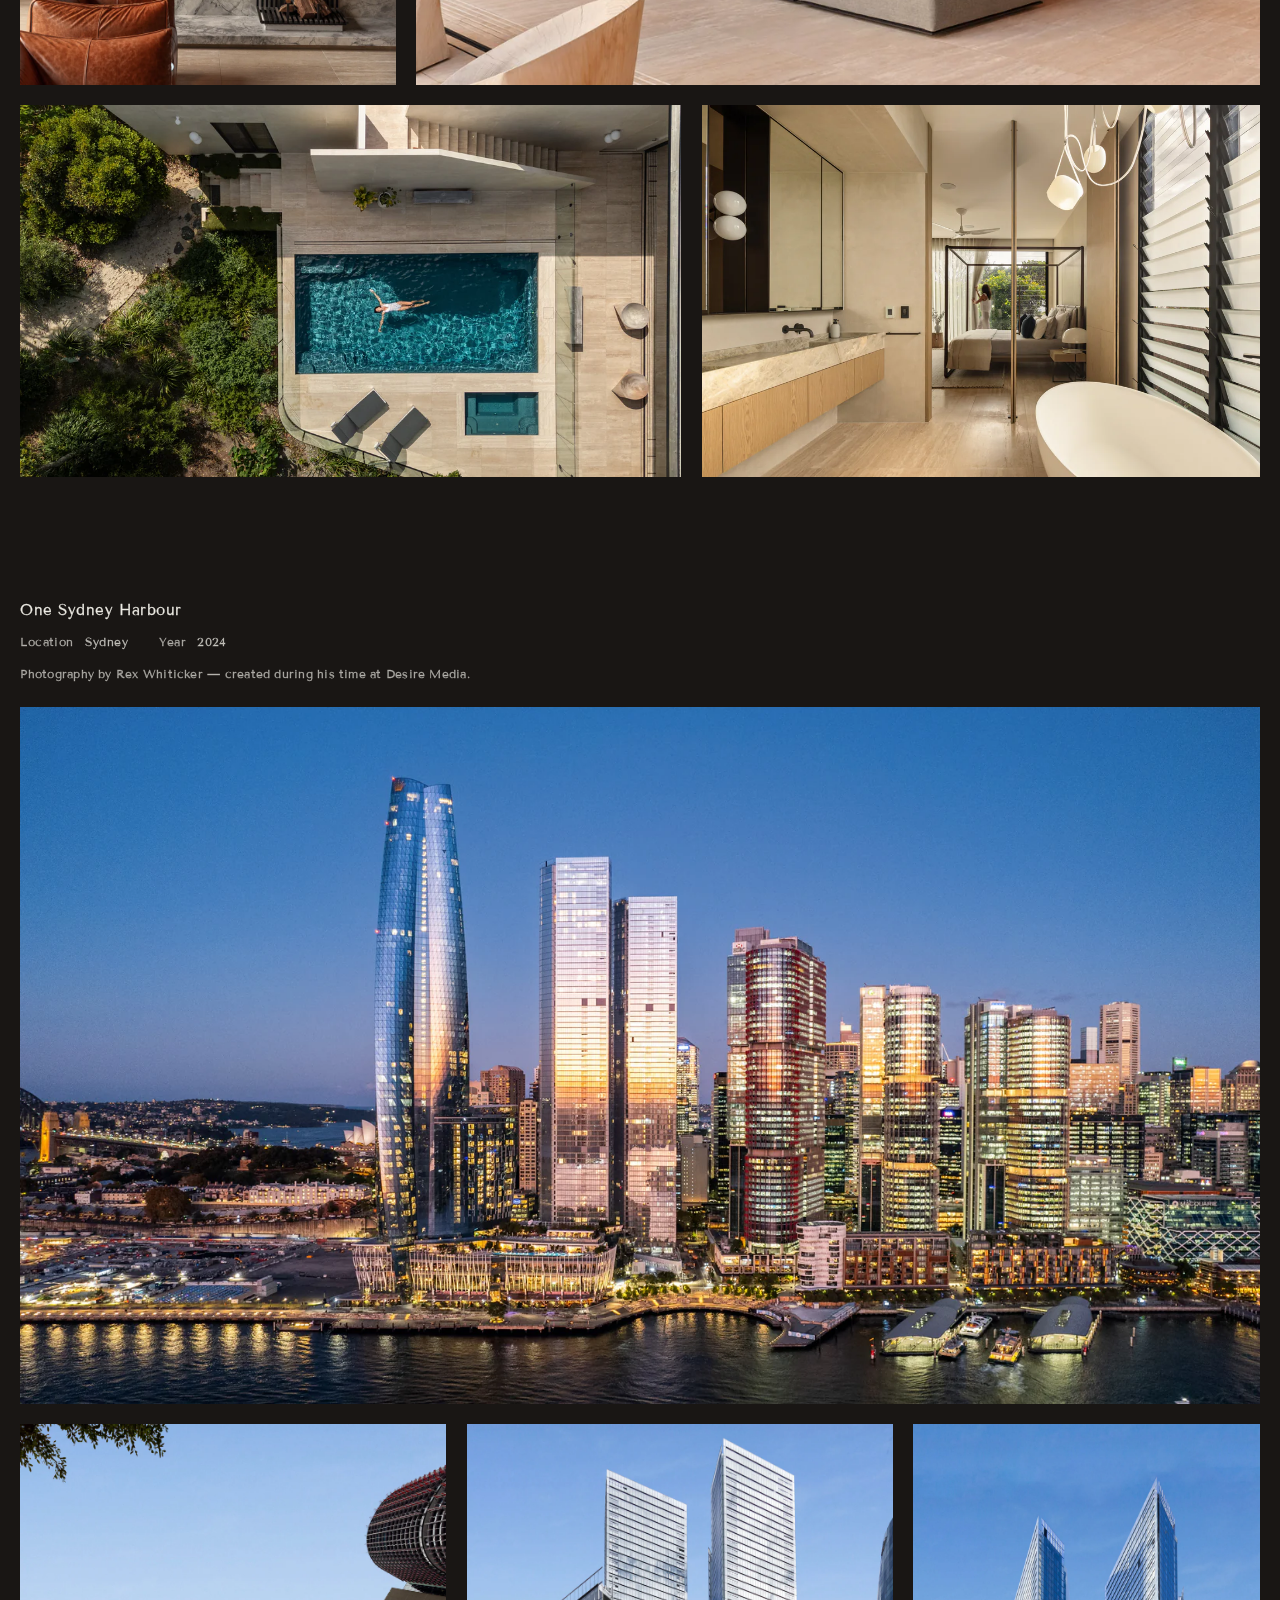
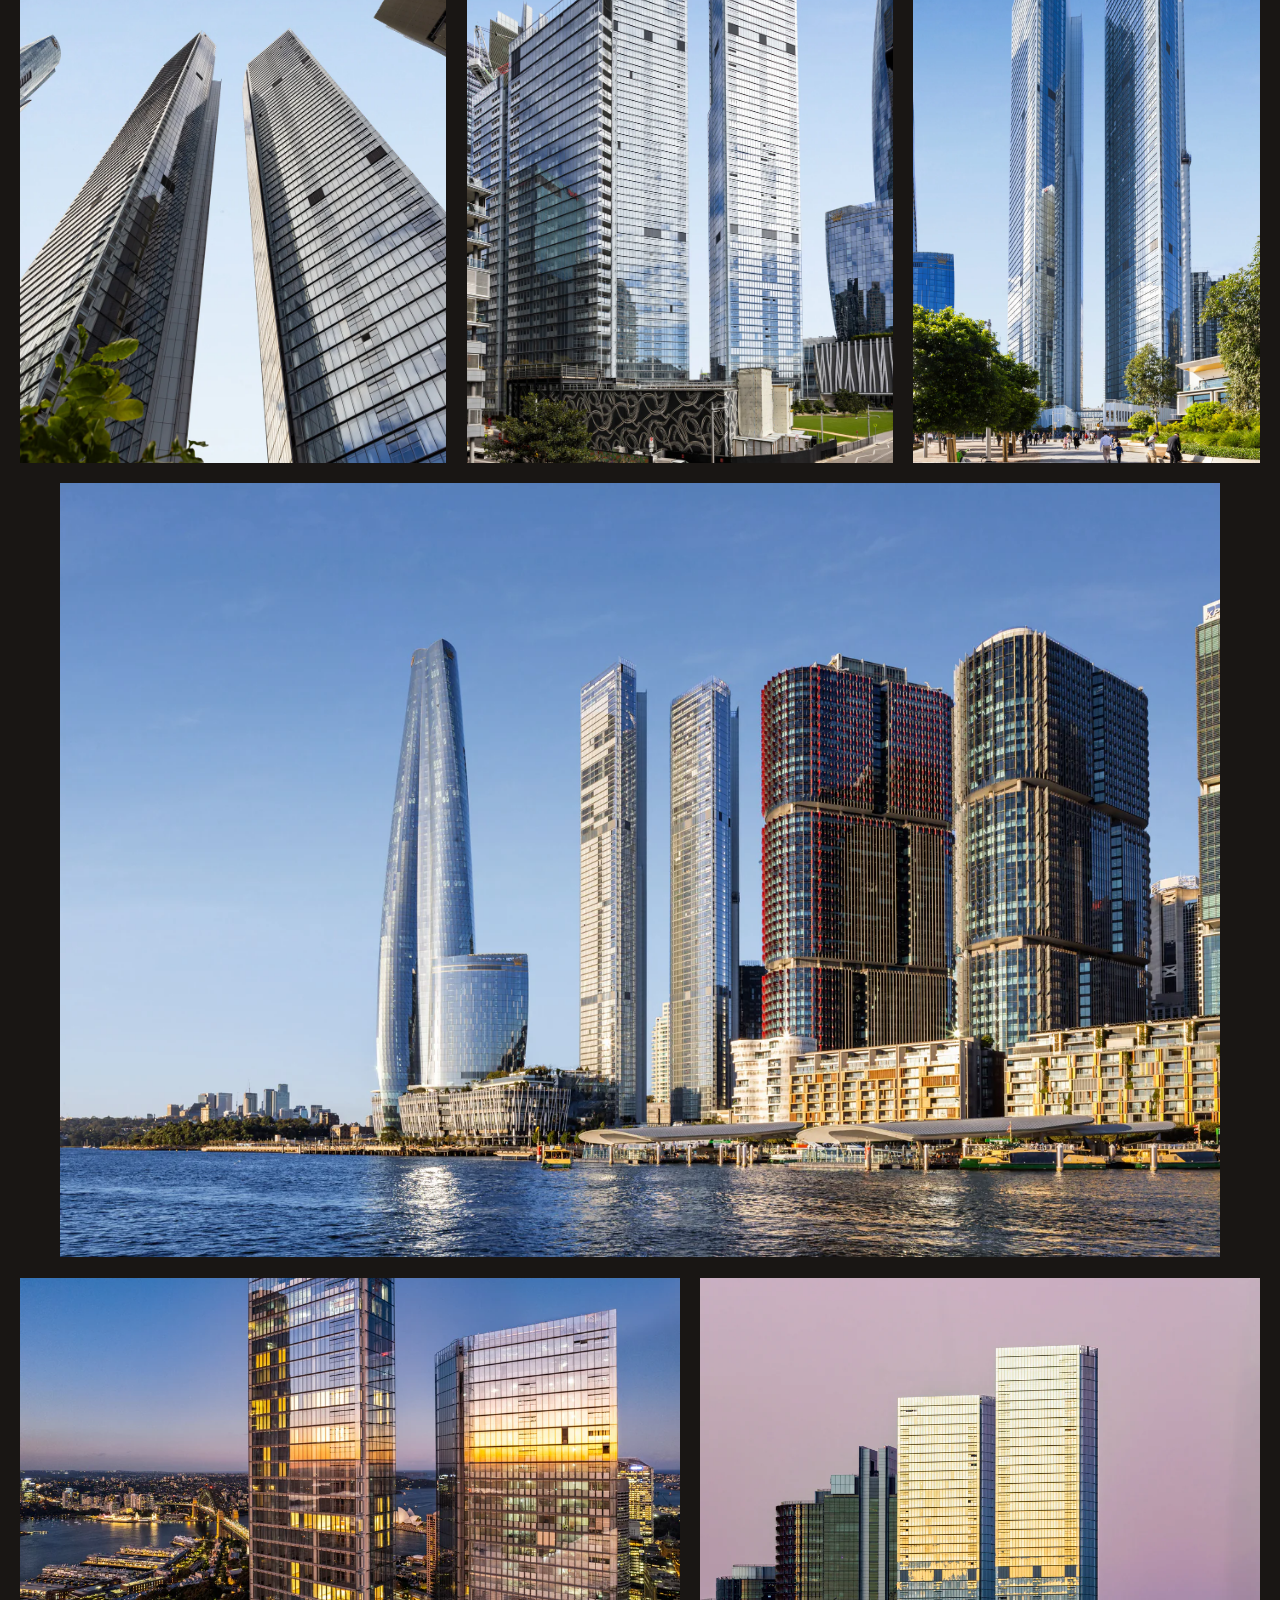
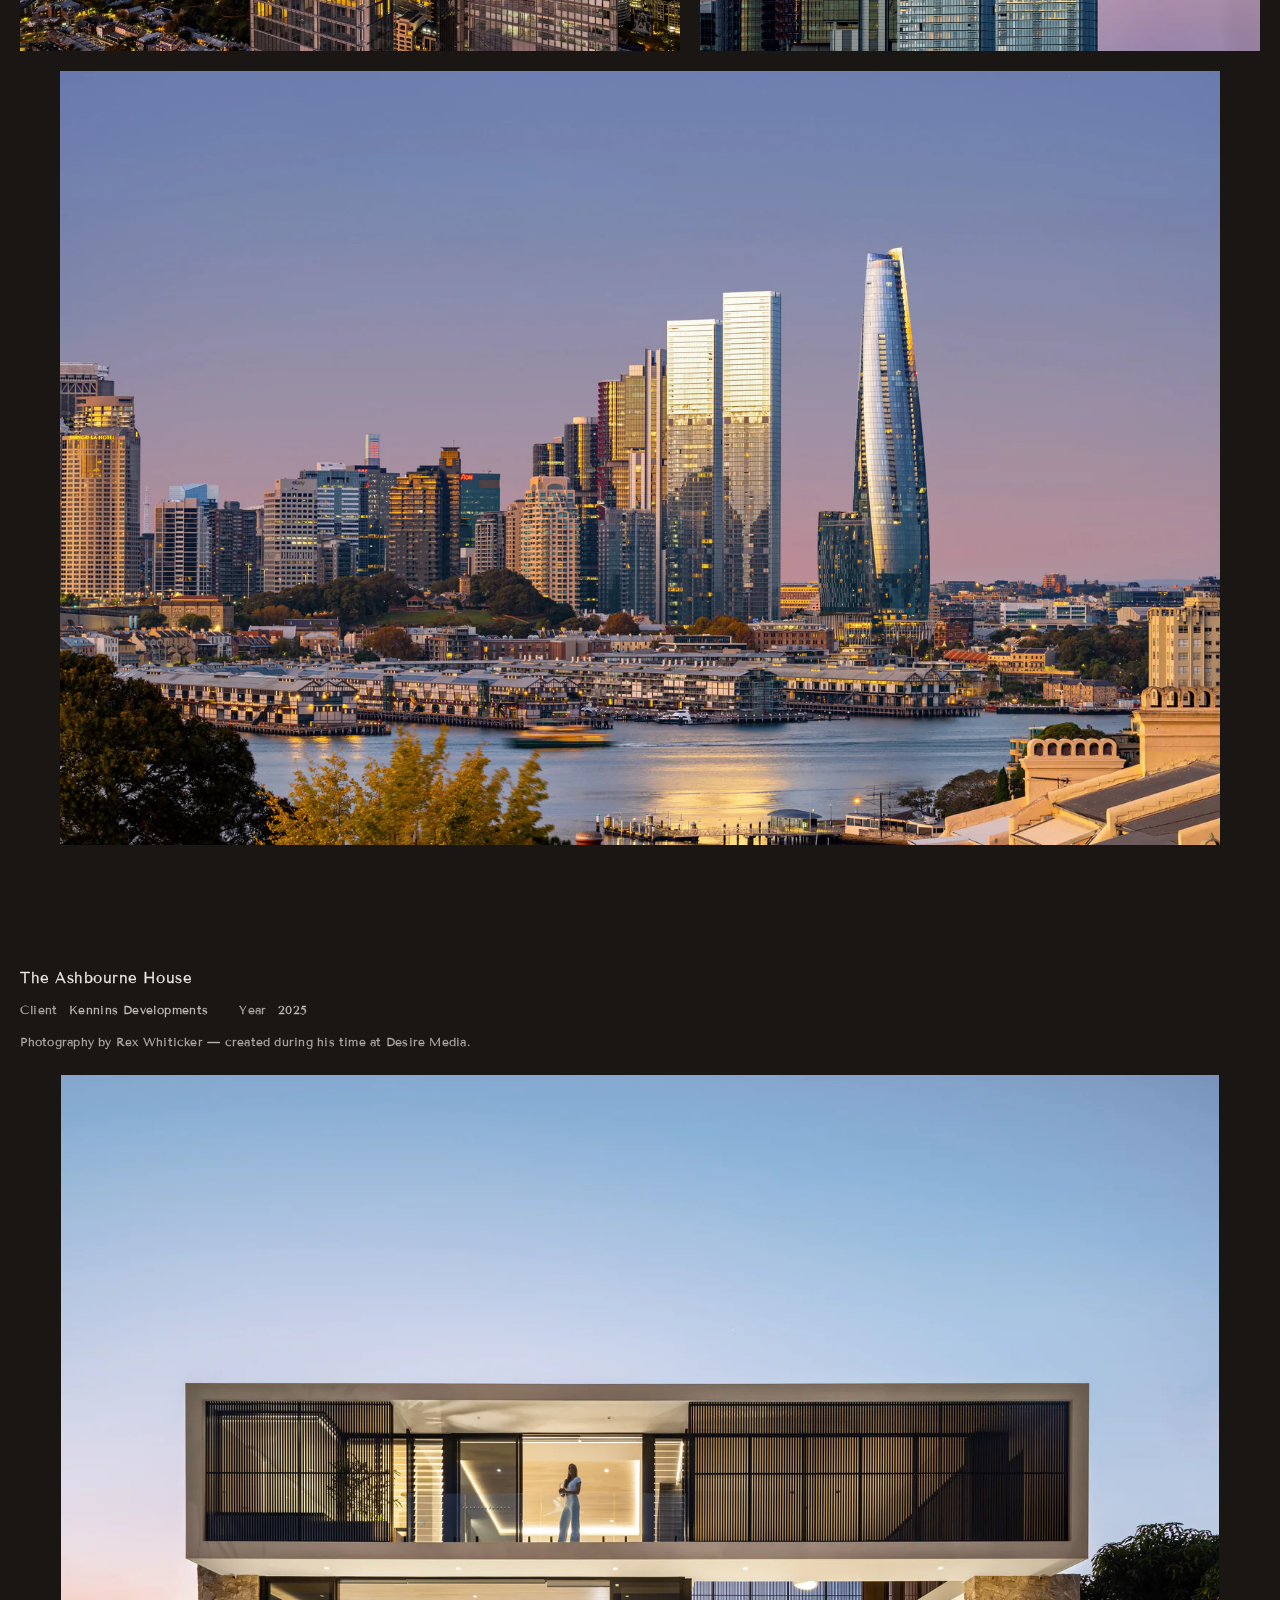
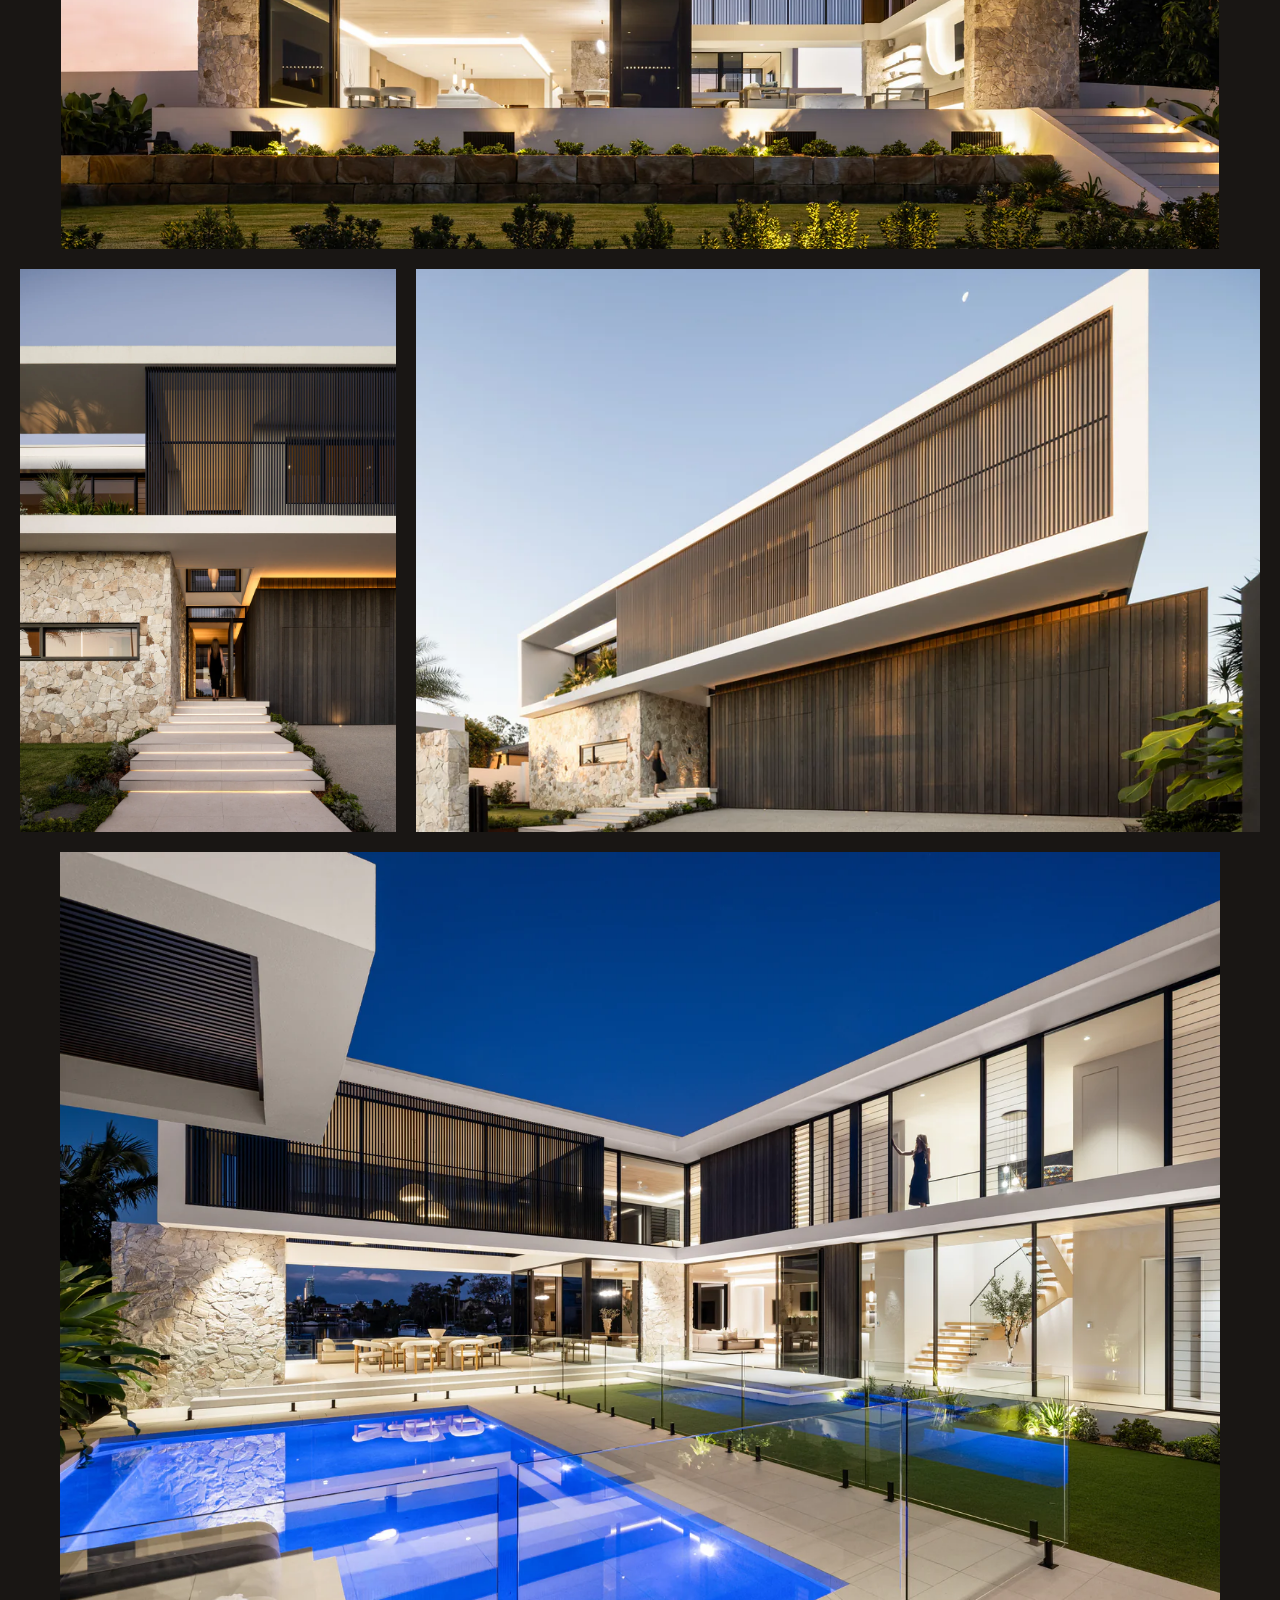
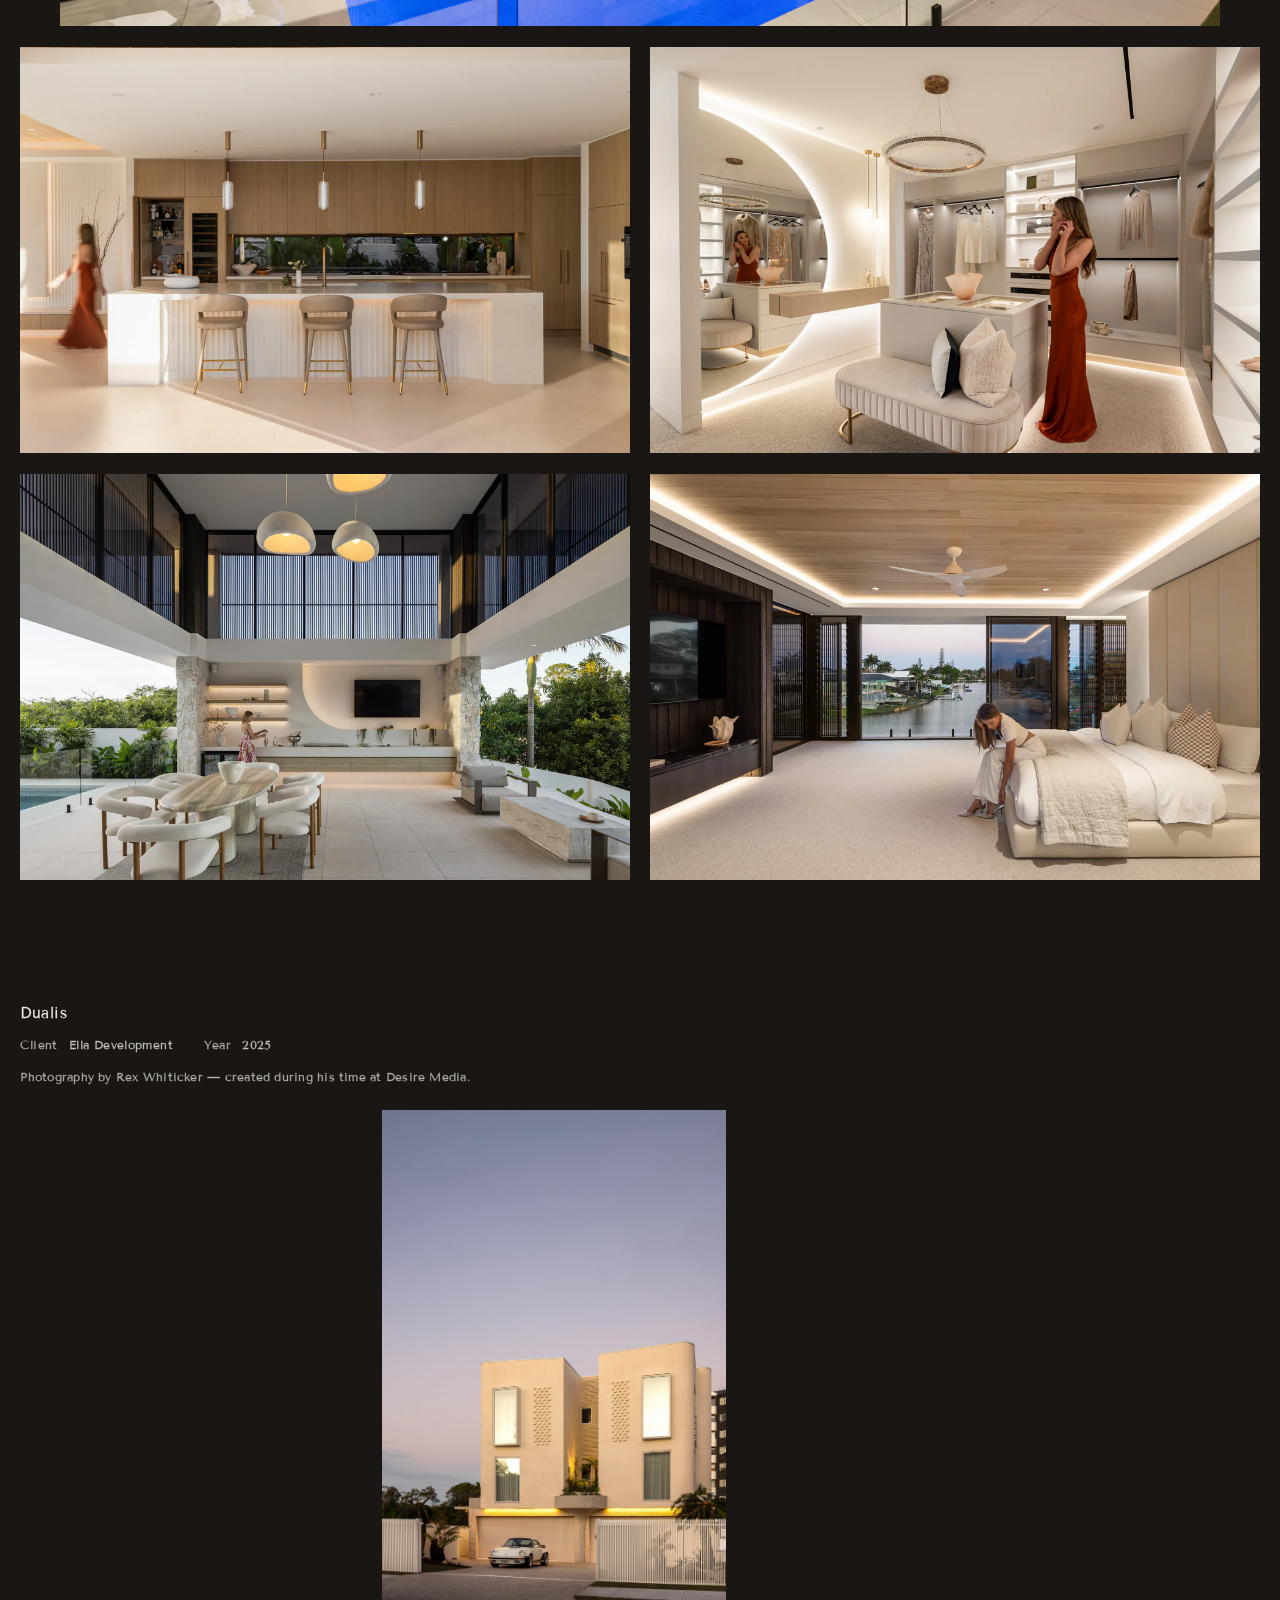
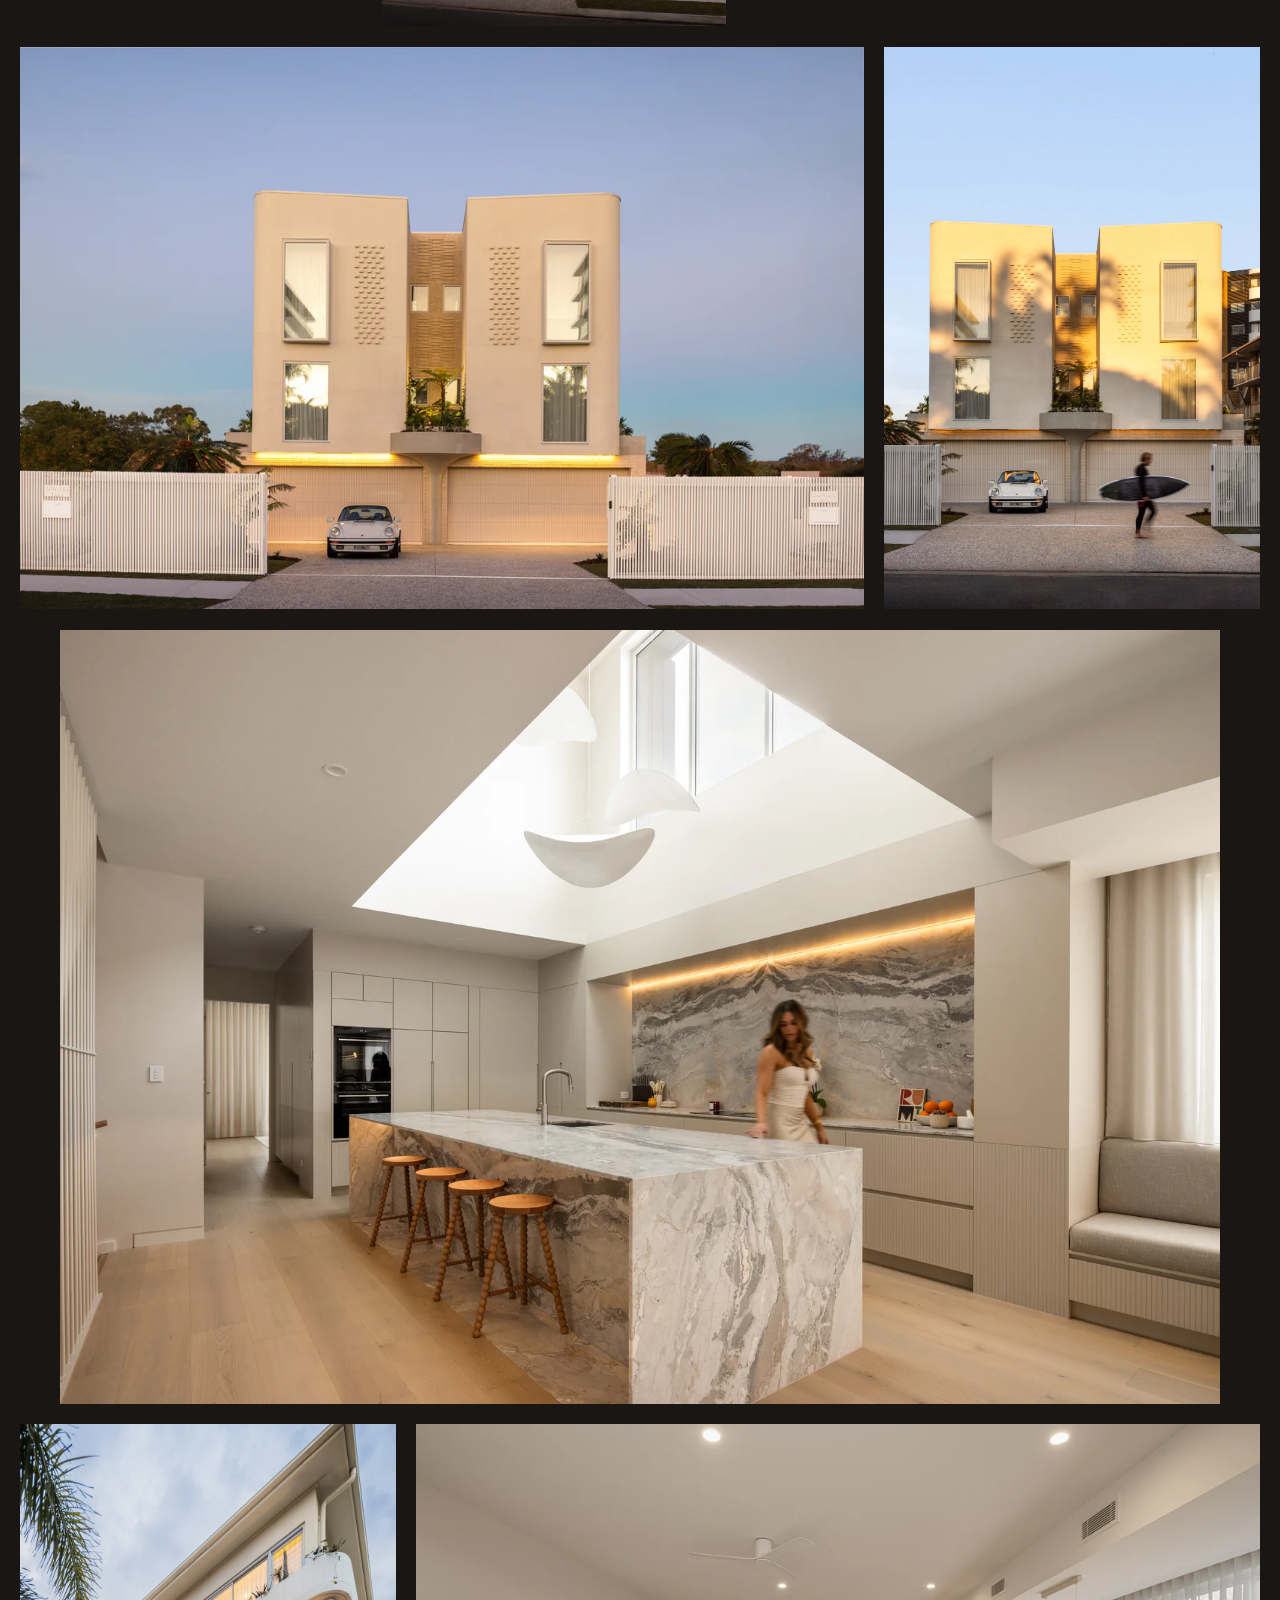
==== commit e18695be: "Switch to sentence case, restore the bio size, lead Dualis with its dusk shot Headings, labels and c" ====
--- a/projects/index.html
+++ b/projects/index.html
@@ -433,31 +433,31 @@
 			<p class="project__credit">Photography by Rex Whiticker — created during his time at Desire Media.</p>
 		</header>
 		<div class="project__rows">
-			<div class="project__row" style="--sum:1.4993;--n:1">
+			<div class="project__row" style="--sum:0.6670;--n:1">
+				<figure class="plate" style="--ar:0.6670">
+					<img src="../images/work/dualis/02-1600.webp"
+						srcset="../images/work/dualis/02-1000.webp 1000w, ../images/work/dualis/02-1600.webp 1600w"
+						sizes="100vw"
+						width="2001" height="3000"
+						alt="The twin townhouses under a lilac evening sky"
+						loading="lazy" decoding="async" draggable="false">
+				</figure>
+			</div>
+			<div class="project__row" style="--sum:2.1663;--n:2">
 				<figure class="plate" style="--ar:1.4993">
 					<img src="../images/work/dualis/01-1600.webp"
 						srcset="../images/work/dualis/01-1000.webp 1000w, ../images/work/dualis/01-1600.webp 1600w, ../images/work/dualis/01-2400.webp 2400w"
-						sizes="100vw"
+						sizes="(max-width: 768px) 100vw, 69vw"
 						width="3000" height="2001"
 						alt="Twin rendered townhouses lit at dusk, a classic car in the driveway"
 						loading="lazy" decoding="async" draggable="false">
 				</figure>
-			</div>
-			<div class="project__row" style="--sum:1.3340;--n:2">
 				<figure class="plate" style="--ar:0.6670">
 					<img src="../images/work/dualis/03-1600.webp"
 						srcset="../images/work/dualis/03-1000.webp 1000w, ../images/work/dualis/03-1600.webp 1600w"
-						sizes="(max-width: 768px) 100vw, 50vw"
+						sizes="(max-width: 768px) 100vw, 31vw"
 						width="2001" height="3000"
 						alt="Late sun on the twin facades as a surfer walks past"
-						loading="lazy" decoding="async" draggable="false">
-				</figure>
-				<figure class="plate" style="--ar:0.6670">
-					<img src="../images/work/dualis/02-1600.webp"
-						srcset="../images/work/dualis/02-1000.webp 1000w, ../images/work/dualis/02-1600.webp 1600w"
-						sizes="(max-width: 768px) 100vw, 50vw"
-						width="2001" height="3000"
-						alt="The twin townhouses under a lilac evening sky"
 						loading="lazy" decoding="async" draggable="false">
 				</figure>
 			</div>
@@ -703,7 +703,7 @@
 	</section>
 
 	<h2 class="chapter" id="lifestyle">
-		<span class="chapter__name">Lifestyle &amp; People</span>
+		<span class="chapter__name">Lifestyle &amp; people</span>
 	</h2>
 
 	<section class="project" id="harmony">
@@ -1061,7 +1061,7 @@
 	</section>
 
 	<h2 class="chapter" id="travel">
-		<span class="chapter__name">Travel / Hotels</span>
+		<span class="chapter__name">Travel / hotels</span>
 	</h2>
 
 	<section class="project" id="remi-residences">
--- a/style.css
+++ b/style.css
@@ -47,10 +47,10 @@
 	--credit-size:  clamp(0.78rem, 0.9vw, 0.88rem);
 	--spec-size:    clamp(0.78rem, 0.9vw, 0.88rem);
 	--chapter-size: clamp(0.95rem, 1.2vw, 1.2rem);
-	--about-size:   clamp(1.05rem, 1.75vw, 1.6rem);
-
-	/* Headings, captions and labels are set in lowercase. Wide tracking
-	   only flatters capitals; lowercase wants barely any. */
+	--about-size:   clamp(0.95rem, 1.5vw, 1.2rem);
+
+	/* Headings, captions and labels are set in sentence case. Wide tracking
+	   only flatters all capitals; mixed case wants barely any. */
 	--track-wide: 0.03em;
 
 	/* Caption band beneath each plate. FIXED, not auto: an auto height would
@@ -260,7 +260,6 @@
 	display: inline-block;
 	font-size: var(--nav-size);
 	letter-spacing: 0.04em;
-	text-transform: lowercase;
 	line-height: 1.3;
 	color: var(--ink);
 
@@ -399,7 +398,6 @@
 	margin-top: clamp(14px, 2.2vh, 26px);
 	font-size: var(--tag-size);
 	letter-spacing: 0.04em;
-	text-transform: lowercase;
 	line-height: 1.9;
 	/* Brighter than --ink-dim: the tagline sits over the lit part of the
 	   photograph, where 0.55 alpha loses legibility */
@@ -446,7 +444,6 @@
 	font-size: var(--chapter-size);
 	font-weight: 400;
 	letter-spacing: var(--track-wide);
-	text-transform: lowercase;
 	line-height: 1;
 	color: var(--ink);
 }
@@ -528,7 +525,6 @@
 
 	font-size: var(--cap-size);
 	letter-spacing: 0.03em;
-	text-transform: lowercase;
 	text-align: center;      /* half-width frames wrap — keep both lines centred */
 	text-wrap: balance;
 	line-height: 1.7;
@@ -570,7 +566,6 @@
 	padding-top: clamp(9px, 1.2vh, 14px);
 	font-size: var(--credit-size);
 	letter-spacing: var(--track-wide);
-	text-transform: lowercase;
 	line-height: 1.5;
 }
 
@@ -626,8 +621,7 @@
 }
 
 /* Left-aligned, so it sits in the same column as the chapter marker above */
-/* Centred and allowed the full width of the page. The type steps up with
-   the viewport so the longer measure still reads as a few calm lines. */
+/* Centred and allowed the full width of the page, at the normal body size */
 .about__body {
 	text-align: center;
 	text-wrap: pretty;
@@ -642,70 +636,159 @@
 
 
 /* ==========================================================================
-   10  CONTACT — full-viewport close, left-aligned to the same editorial
-   column as everything above it.
+   10  CONTACT — the one centred section: heading, a quiet three field form,
+   then the direct details in a single row. Fields are hairlines only, no
+   boxes, so the form reads as part of the page rather than a widget on it.
    ========================================================================== */
 
 .contact {
-	/* Deliberately not a full viewport. The section holds ~130px of content
-	   between a marker on top and a footer pinned to the bottom, so a taller
-	   box just distributes slack into the gaps. Full height and tight
-	   spacing are mutually exclusive here; this trades the former. */
-	min-height: 62vh;
-	min-height: 62svh;
 	display: grid;
-	/* marker up top · contact block centred in the slack · colophon pinned
-	   to the bottom. The 1fr row absorbs all leftover height, so there is no
-	   dead space under the footer. */
-	grid-template-rows: auto 1fr auto;
+	/* contact block · footer. The 1fr row takes any leftover height, so
+	   there is no dead space under the footer. */
+	grid-template-rows: 1fr auto;
+	padding-top: clamp(88px, 15vh, 168px);
 	padding-bottom: clamp(26px, 5vh, 56px);
 	scroll-margin-top: clamp(24px, 6vh, 64px);
 }
 
-/* The marker lives inside this section, so it drops the leading space that
-   free-standing chapter markers use to separate themselves from the row above */
-.chapter--flush { padding-top: clamp(40px, 7vh, 88px); }
-
 .contact__inner {
+	display: flex;
+	flex-direction: column;
+	align-items: center;
+	text-align: center;
+	padding: 0 var(--inset);
+}
+
+.contact__title {
+	font-size: clamp(2rem, 3.1vw, 2.8rem);
+	font-weight: 400;
+	letter-spacing: 0.01em;
+	line-height: 1.1;
+}
+
+.contact__lede {
+	margin-top: clamp(12px, 1.8vh, 18px);
+	font-size: clamp(0.95rem, 1.1vw, 1.05rem);
+	letter-spacing: 0.02em;
+	line-height: 1.7;
+	text-wrap: balance;
+	color: var(--ink-quiet);
+}
+
+.enquiry {
+	display: flex;
+	flex-direction: column;
+	gap: clamp(26px, 3.6vh, 34px);
+	width: 100%;
+	max-width: 760px;
+	margin-top: clamp(36px, 6vh, 56px);
+}
+
+.enquiry__pair {
+	display: grid;
+	grid-template-columns: repeat(2, minmax(0, 1fr));
+	gap: clamp(26px, 3.4vw, 48px);
+}
+
+.enquiry__field {
+	display: flex;
+	flex-direction: column;
+	gap: 4px;
+	font-size: var(--credit-size);
+	letter-spacing: var(--track-wide);
+	color: var(--ink-quiet);
+}
+
+.enquiry input,
+.enquiry textarea {
+	width: 100%;
+	padding: 10px 0 12px;
+	font: inherit;
+	font-size: clamp(1.05rem, 1.4vw, 1.25rem);
+	letter-spacing: 0.02em;
+	text-align: center;
+	color: var(--ink);
+	background: transparent;
+	border: 0;
+	border-bottom: 1px solid rgba(236, 234, 227, 0.3);
+	border-radius: 0;
+	-webkit-appearance: none;
+	appearance: none;
+	resize: none;
+	field-sizing: content;    /* the message grows with what is typed */
+	transition: border-color var(--dur) var(--ease), box-shadow var(--dur) var(--ease);
+}
+
+/* Focus brightens and thickens the hairline — the field's own indicator,
+   in place of the page-wide outline */
+.enquiry input:focus-visible,
+.enquiry textarea:focus-visible {
+	outline: none;
+	border-bottom-color: var(--ink);
+	box-shadow: 0 1px 0 var(--ink);
+}
+
+/* Browser autofill would otherwise paint the field pale yellow or blue */
+.enquiry input:-webkit-autofill {
+	-webkit-text-fill-color: var(--ink);
+	-webkit-box-shadow: 0 0 0 100px var(--bg) inset;
+	caret-color: var(--ink);
+}
+
+.enquiry__send {
 	align-self: center;
-	padding: 0 var(--inset);
-}
-
-.contact__email {
-	display: inline-block;
-	font-size: clamp(1.3rem, 4vw, 3rem);
+	display: inline-flex;
+	align-items: center;
+	gap: 14px;
+	min-height: 48px;
+	margin-top: 4px;
+	padding: 0 4px;
+	font-size: clamp(0.95rem, 1.1vw, 1.05rem);
 	letter-spacing: 0.04em;
-	line-height: 1.1;
-	color: var(--ink);
+	border-bottom: 1px solid var(--ink);
 	transition: opacity var(--dur) var(--ease);
 }
 
-.contact__email:hover { opacity: var(--hover-alpha); }
+.enquiry__send svg { transition: transform var(--dur) var(--ease); }
+
+@media (hover: hover) and (pointer: fine) {
+	.enquiry__send:hover { opacity: var(--hover-alpha); }
+	.enquiry__send:hover svg { transform: translateX(4px); }
+}
+
+/* Empty until a send; holds its line so the page doesn't jump */
+.enquiry__status {
+	min-height: 1.7em;
+	margin-top: -10px;
+	font-size: var(--credit-size);
+	letter-spacing: 0.02em;
+	line-height: 1.7;
+	color: var(--ink-quiet);
+}
 
 .contact__details {
 	display: grid;
-	grid-template-columns: repeat(3, 1fr);
-	gap: clamp(20px, 2.6vw, 48px);
-	max-width: 840px;
-	margin-top: clamp(44px, 8vh, 96px);
+	grid-template-columns: repeat(4, auto);
+	justify-content: center;
+	gap: 0 clamp(36px, 5vw, 72px);
+	margin-top: clamp(48px, 8vh, 80px);
 }
 
 .contact__item {
 	display: flex;
 	flex-direction: column;
-	gap: 0.7em;
+	gap: 0.6em;
 }
 
 .contact__item dt {
 	font-size: var(--credit-size);
 	letter-spacing: var(--track-wide);
-	text-transform: lowercase;
 	color: var(--ink-quiet);
 }
 
 .contact__item dd {
-	font-size: var(--chapter-size);
-	letter-spacing: 0.06em;
+	font-size: clamp(0.9rem, 1.05vw, 0.98rem);
+	letter-spacing: var(--track-wide);
 	line-height: 1.6;
 	color: var(--ink);
 }
@@ -713,8 +796,8 @@
 .contact__item dd a { transition: opacity var(--dur) var(--ease); }
 .contact__item dd a:hover { opacity: var(--hover-alpha); }
 
-/* Rex's legal disclaimer. Sentence case, unlike the lowercase labels
-   around it: it has to be quiet but genuinely readable.
+/* Rex's legal disclaimer, verbatim: quiet, but sized to stay genuinely
+   readable.
    --ink-quiet on --bg is about 6.5:1, comfortably past WCAG AA. */
 .foot__disclaimer {
 	max-width: 72ch;
@@ -736,7 +819,6 @@
 	padding: 0 var(--inset);
 	font-size: var(--credit-size);
 	letter-spacing: 0.03em;
-	text-transform: lowercase;
 	text-align: center;
 	text-wrap: balance;
 	line-height: 1.9;
@@ -773,7 +855,6 @@
 	font-size: var(--chapter-size);
 	font-weight: 400;
 	letter-spacing: var(--track-wide);
-	text-transform: lowercase;
 	line-height: 1;
 	color: var(--ink);
 }
@@ -785,7 +866,6 @@
 	margin-top: clamp(12px, 1.6vh, 18px);
 	font-size: var(--credit-size);
 	letter-spacing: var(--track-wide);
-	text-transform: lowercase;
 	line-height: 1.5;
 }
 
@@ -967,10 +1047,18 @@
 
 	.plate { flex: none; width: 100%; }
 
+	.enquiry__pair { grid-template-columns: 1fr; }
+
+	/* Four across won't fit a phone; two by two keeps the row's rhythm */
 	.contact__details {
-		grid-template-columns: 1fr;
-		gap: clamp(18px, 3vh, 28px);
-	}
+		grid-template-columns: repeat(2, minmax(0, 1fr));
+		gap: 26px 16px;
+		width: 100%;
+	}
+
+	/* Email and phone take a row each (the address is too long for half a
+	   phone and would break mid domain); the two handles share the last */
+	.contact__item:nth-child(-n + 2) { grid-column: 1 / -1; }
 
 	/* "WHITICKER" is one unbreakable word — tighten the tracking so it holds
 	   a single line inside the gutters rather than running off the edges */
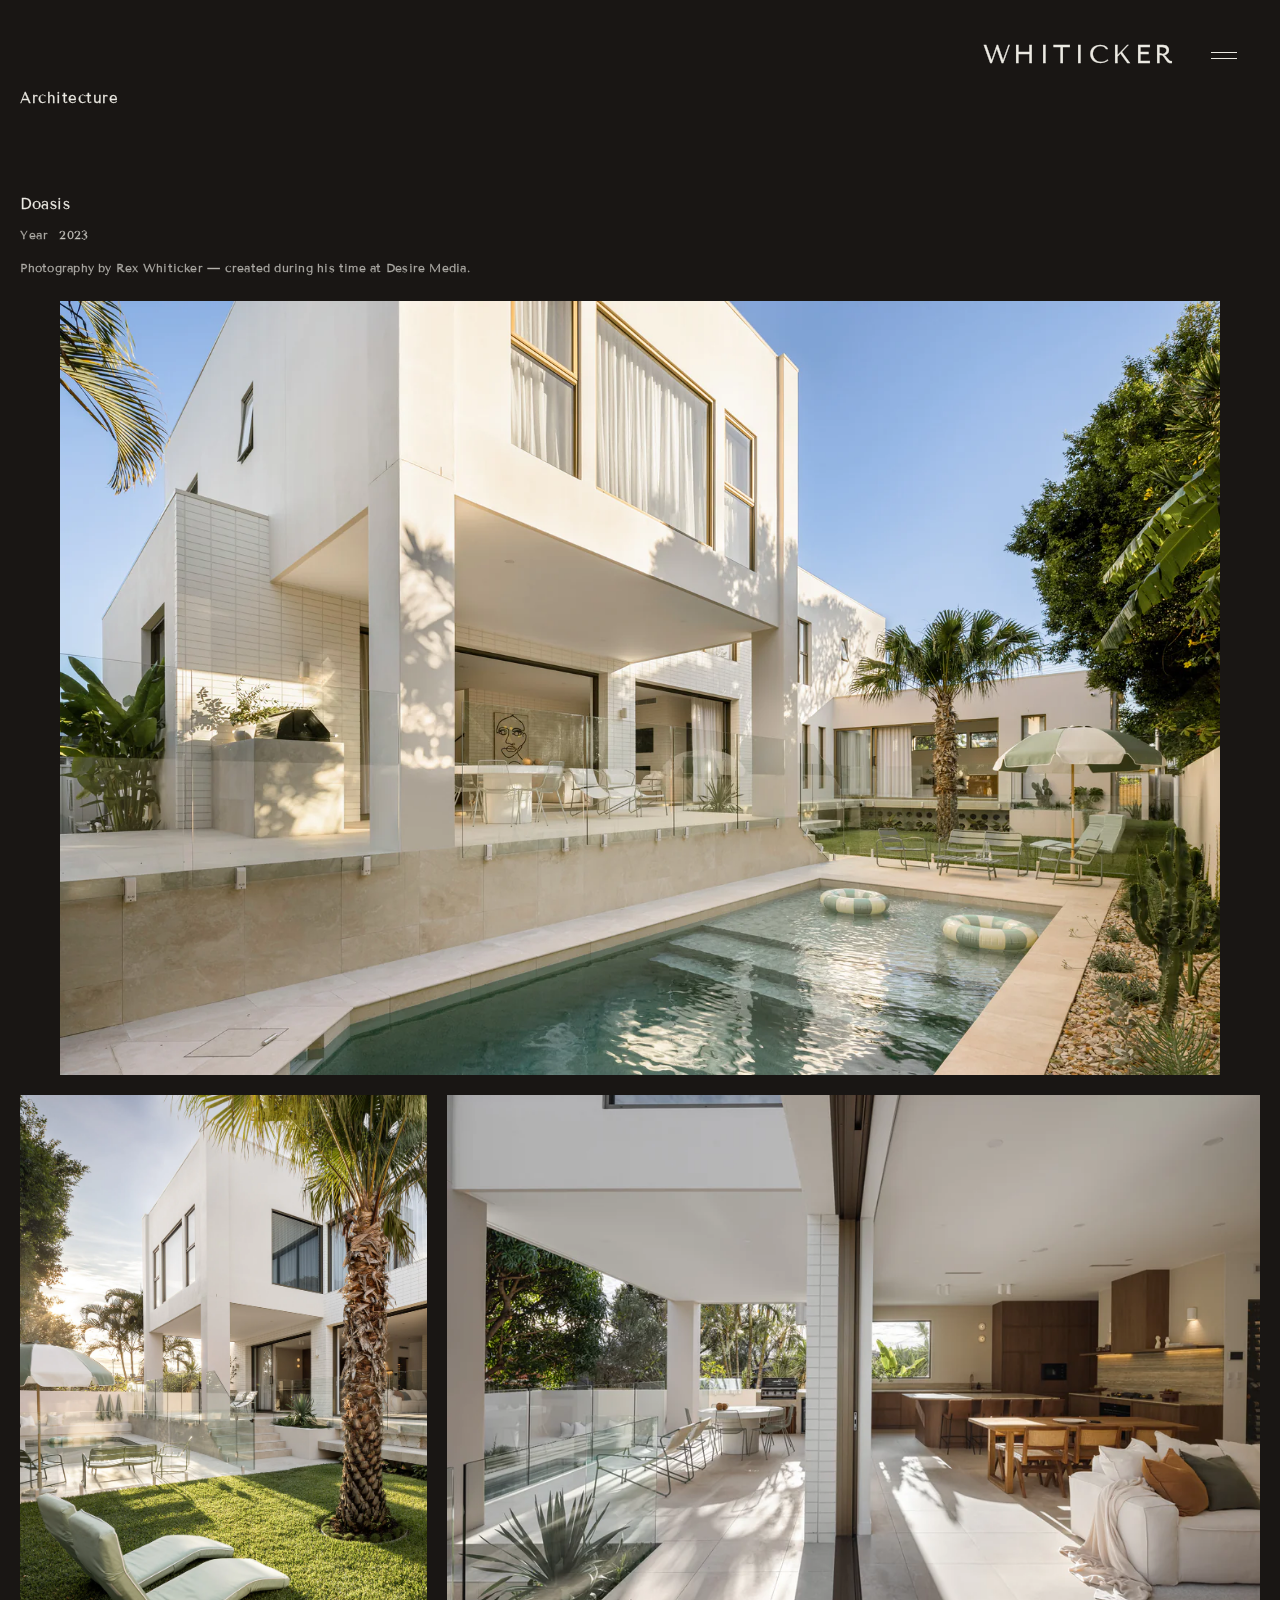
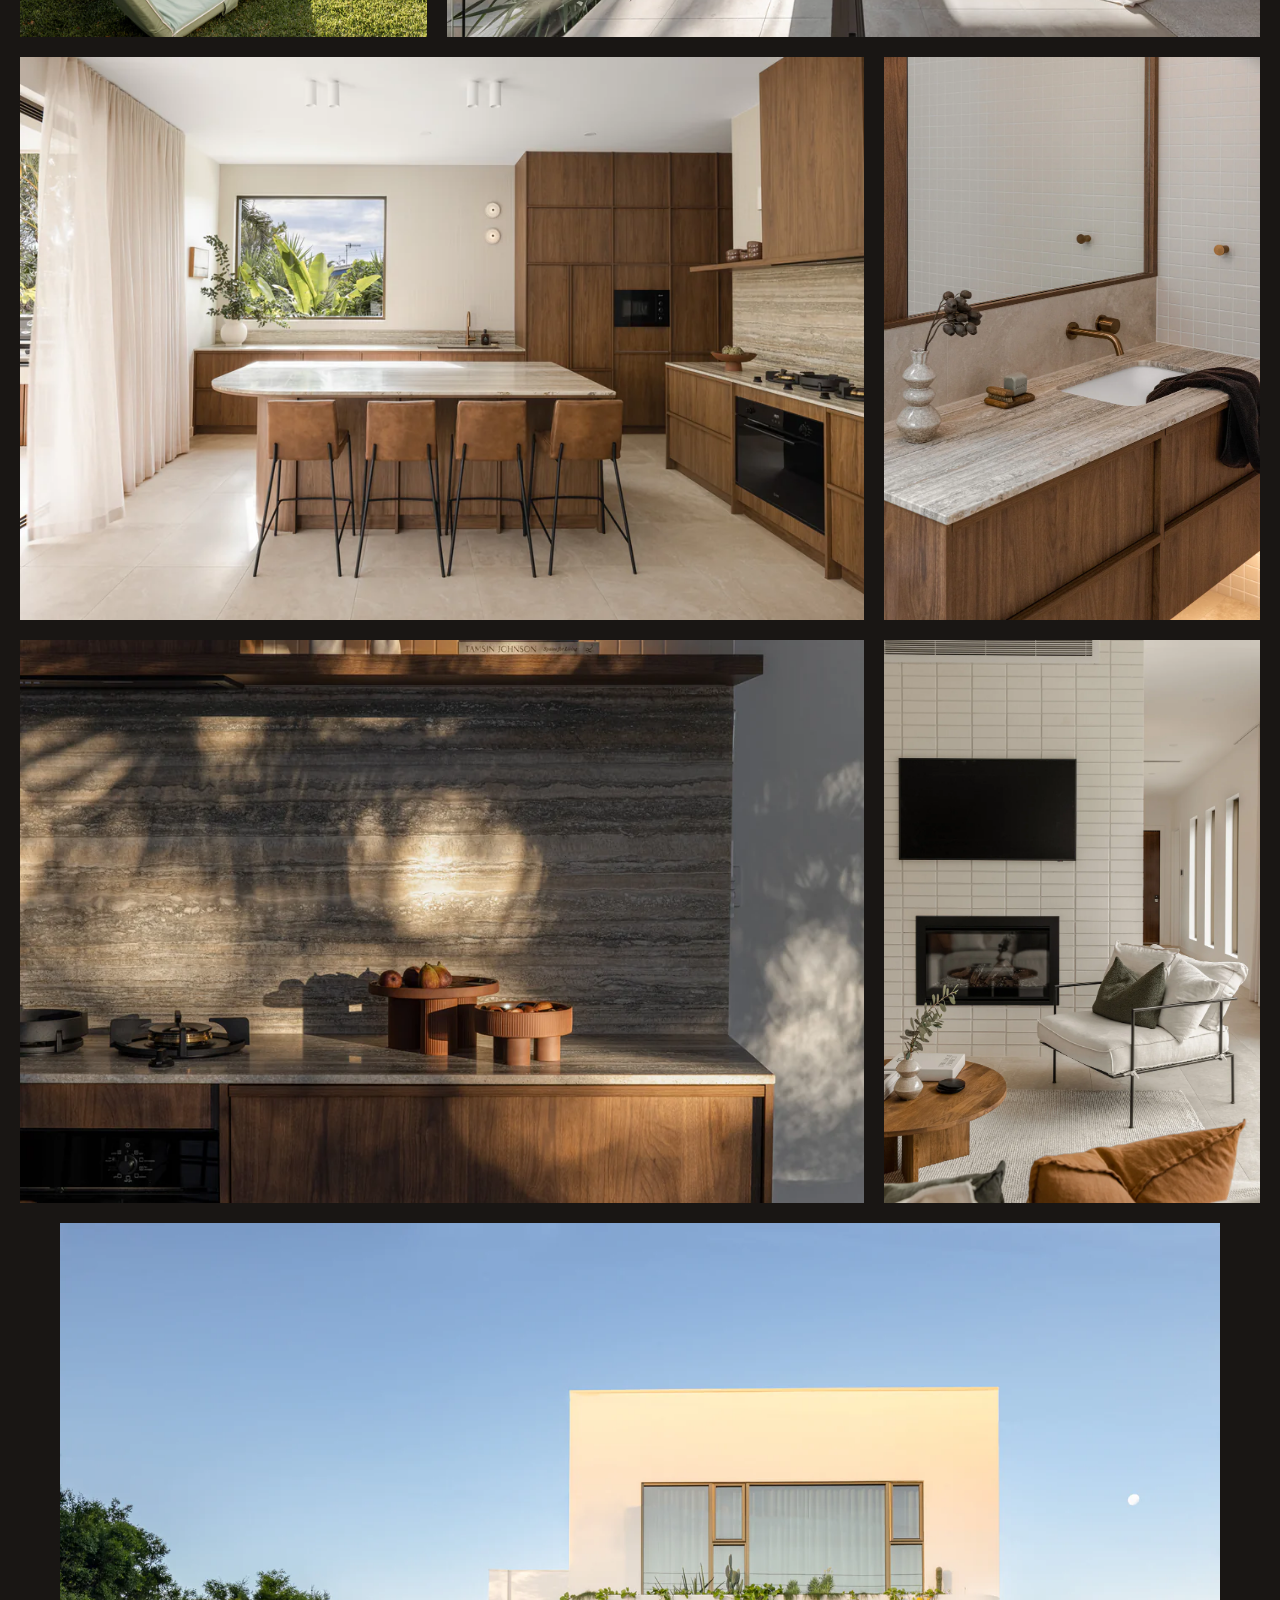
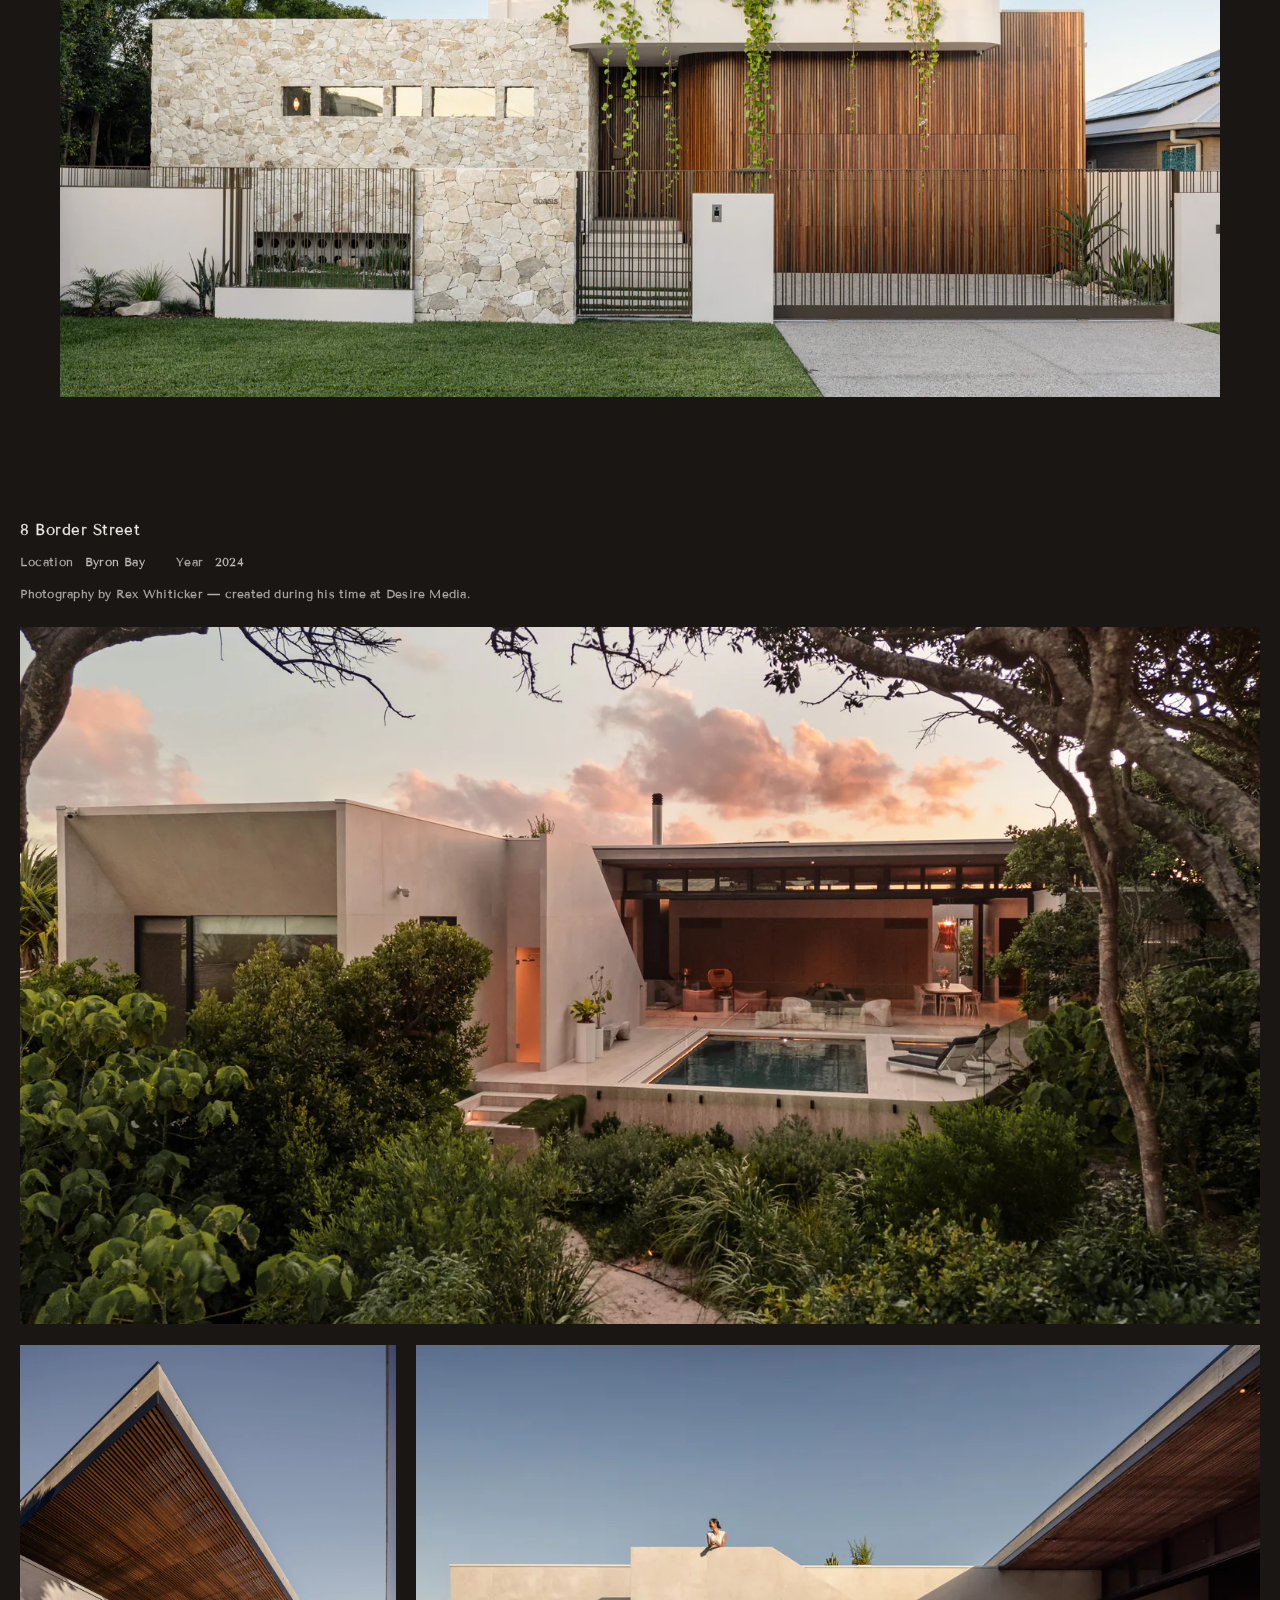
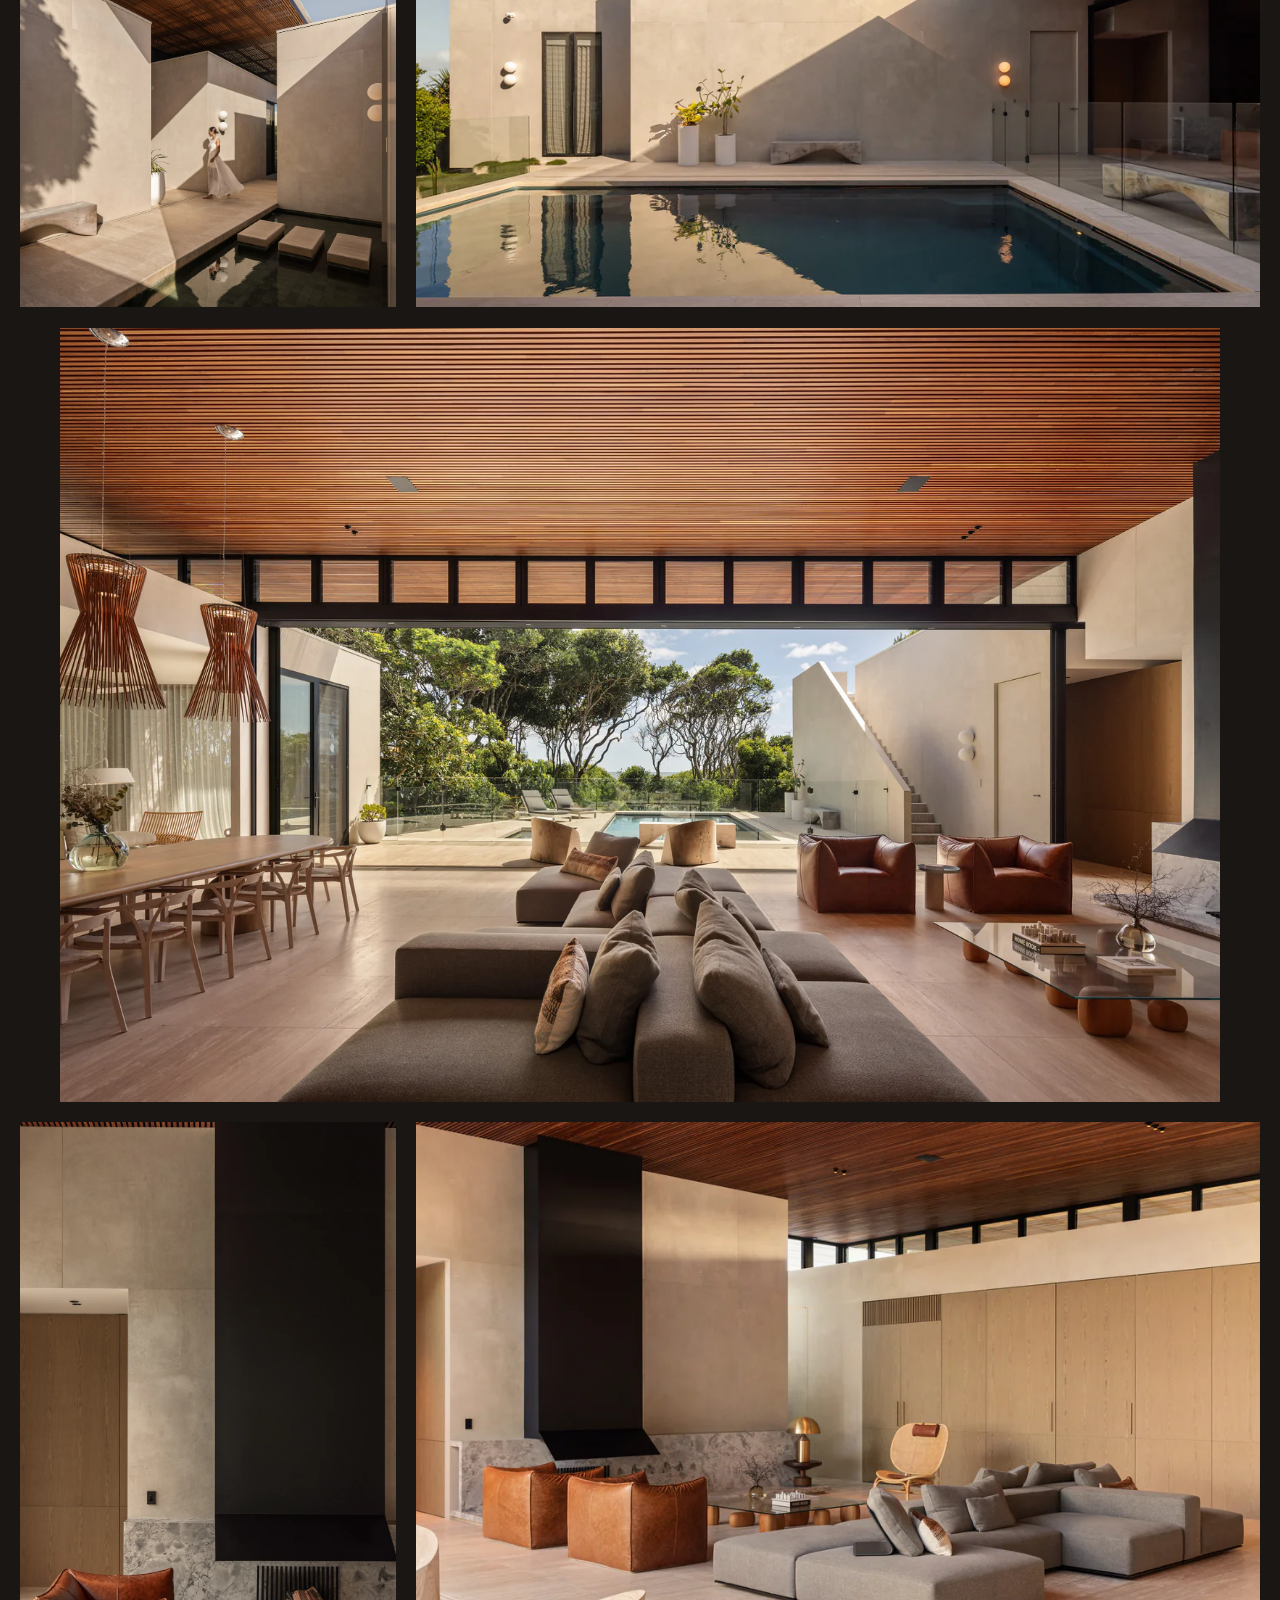
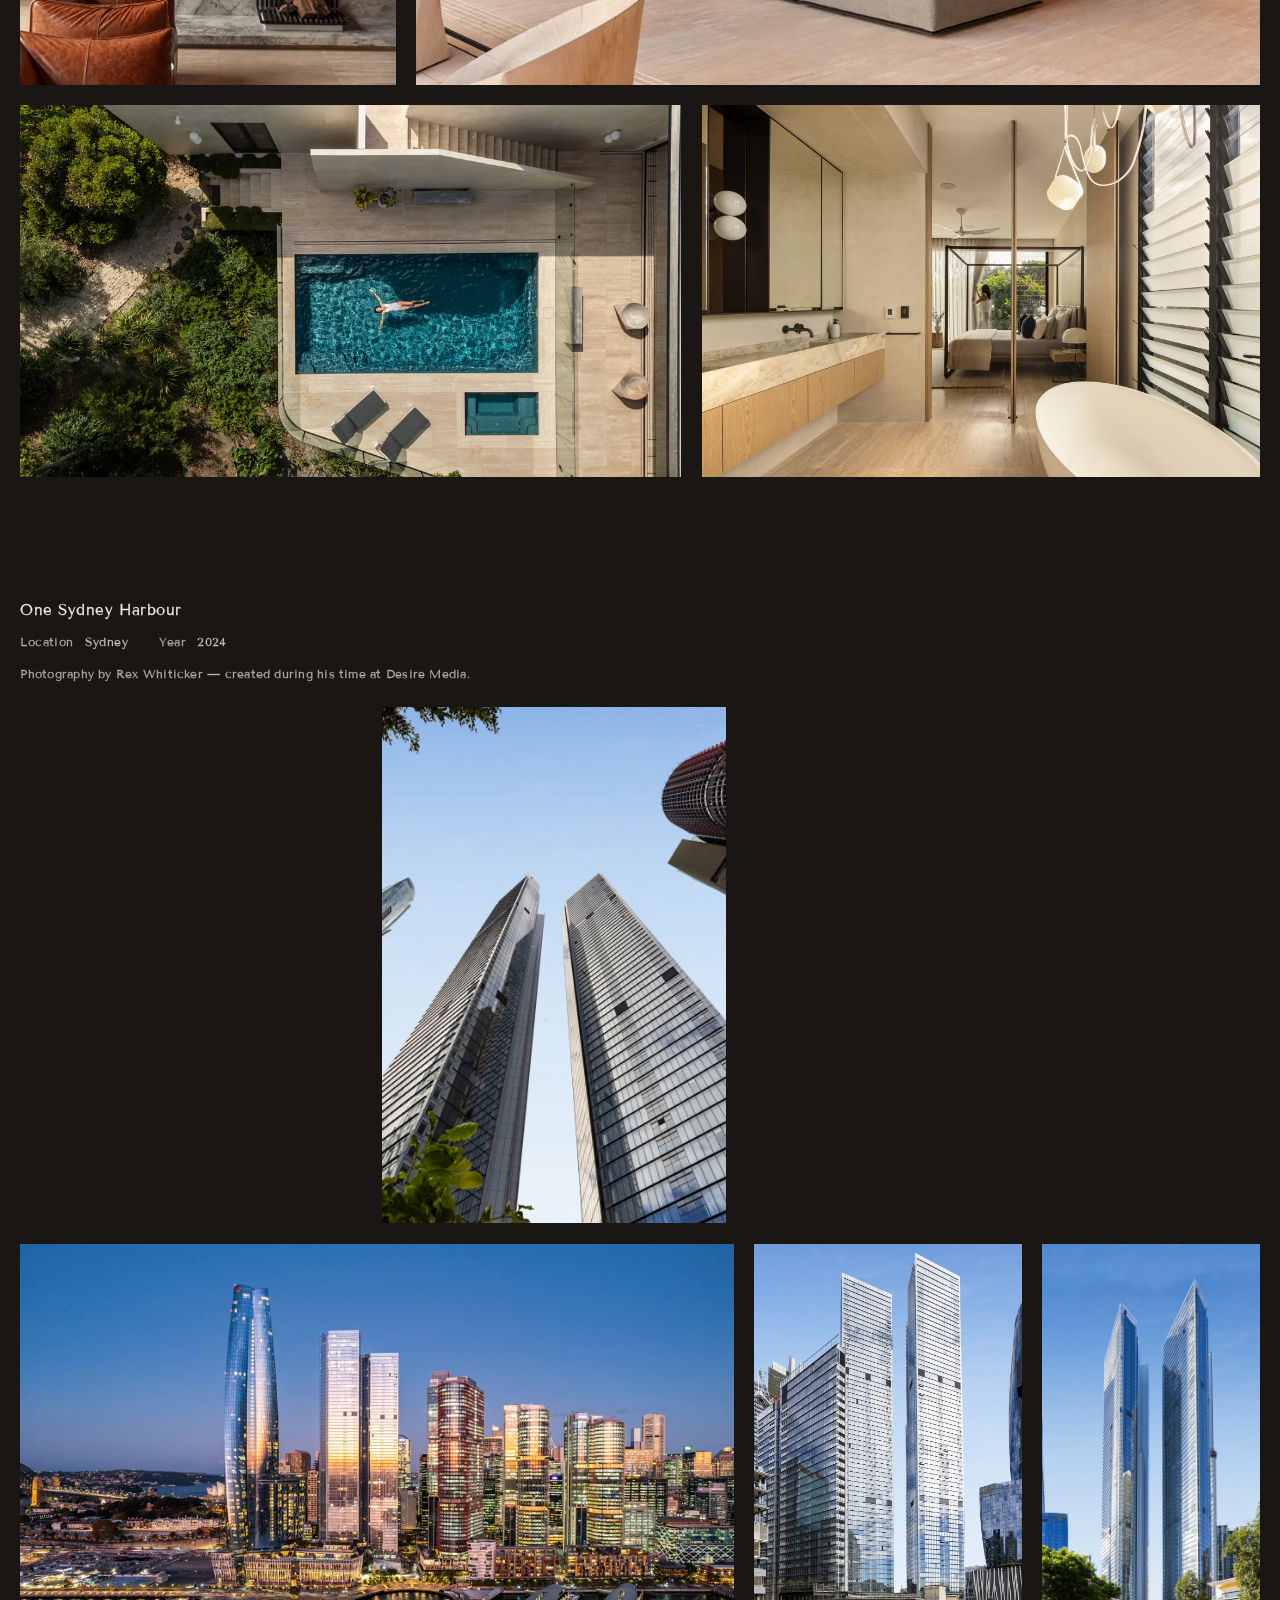
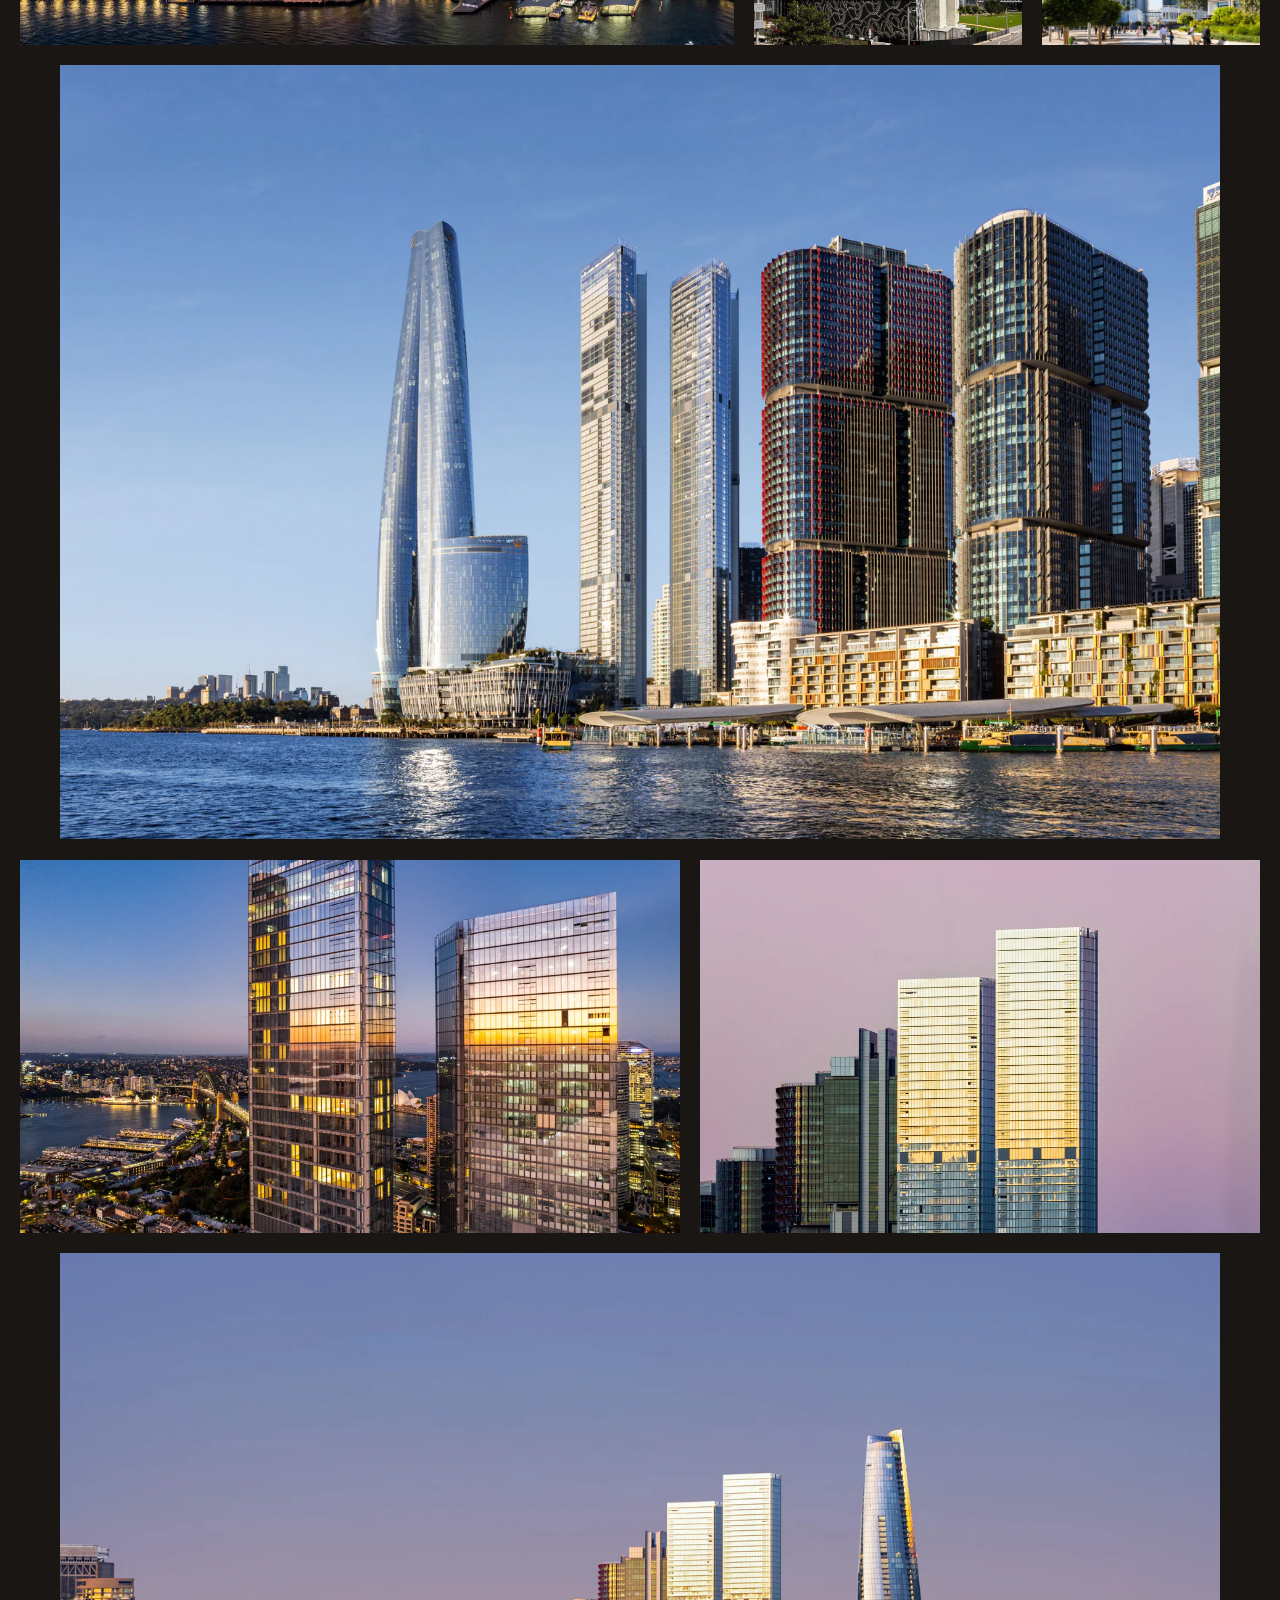
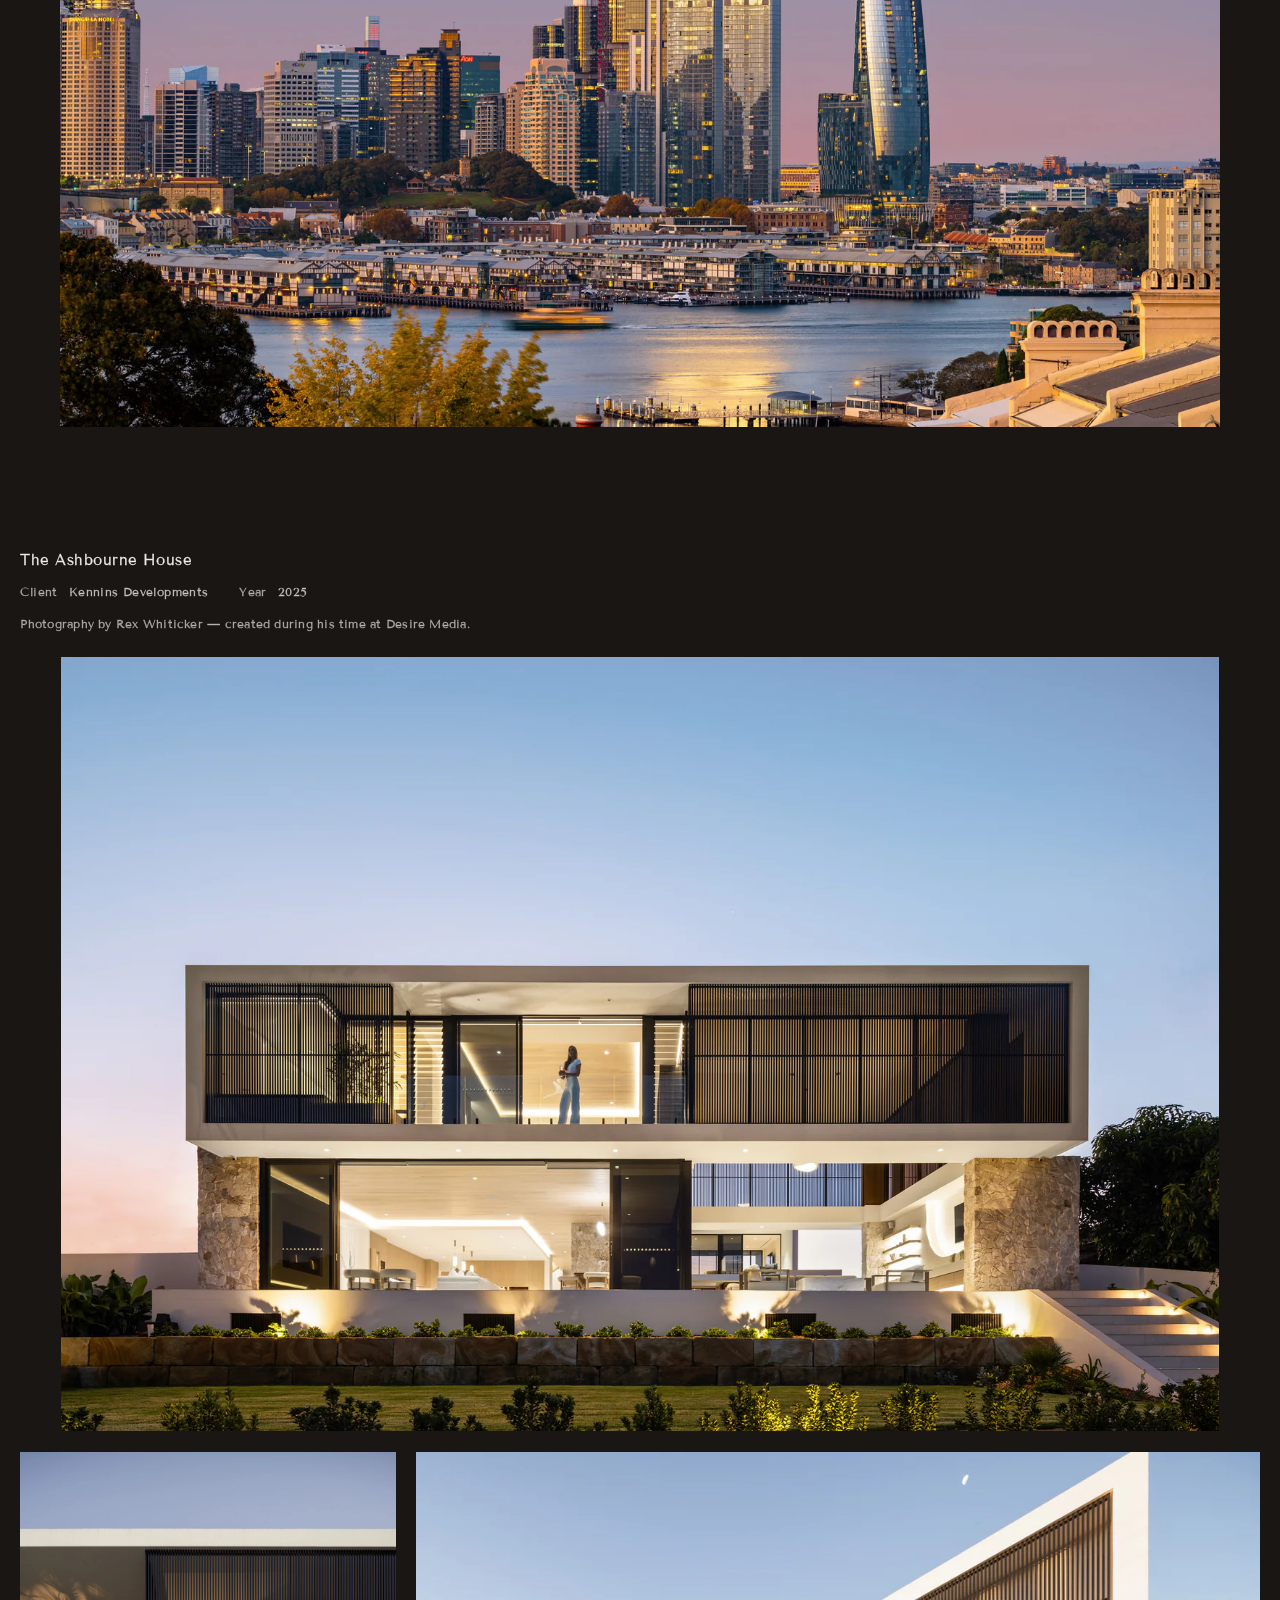
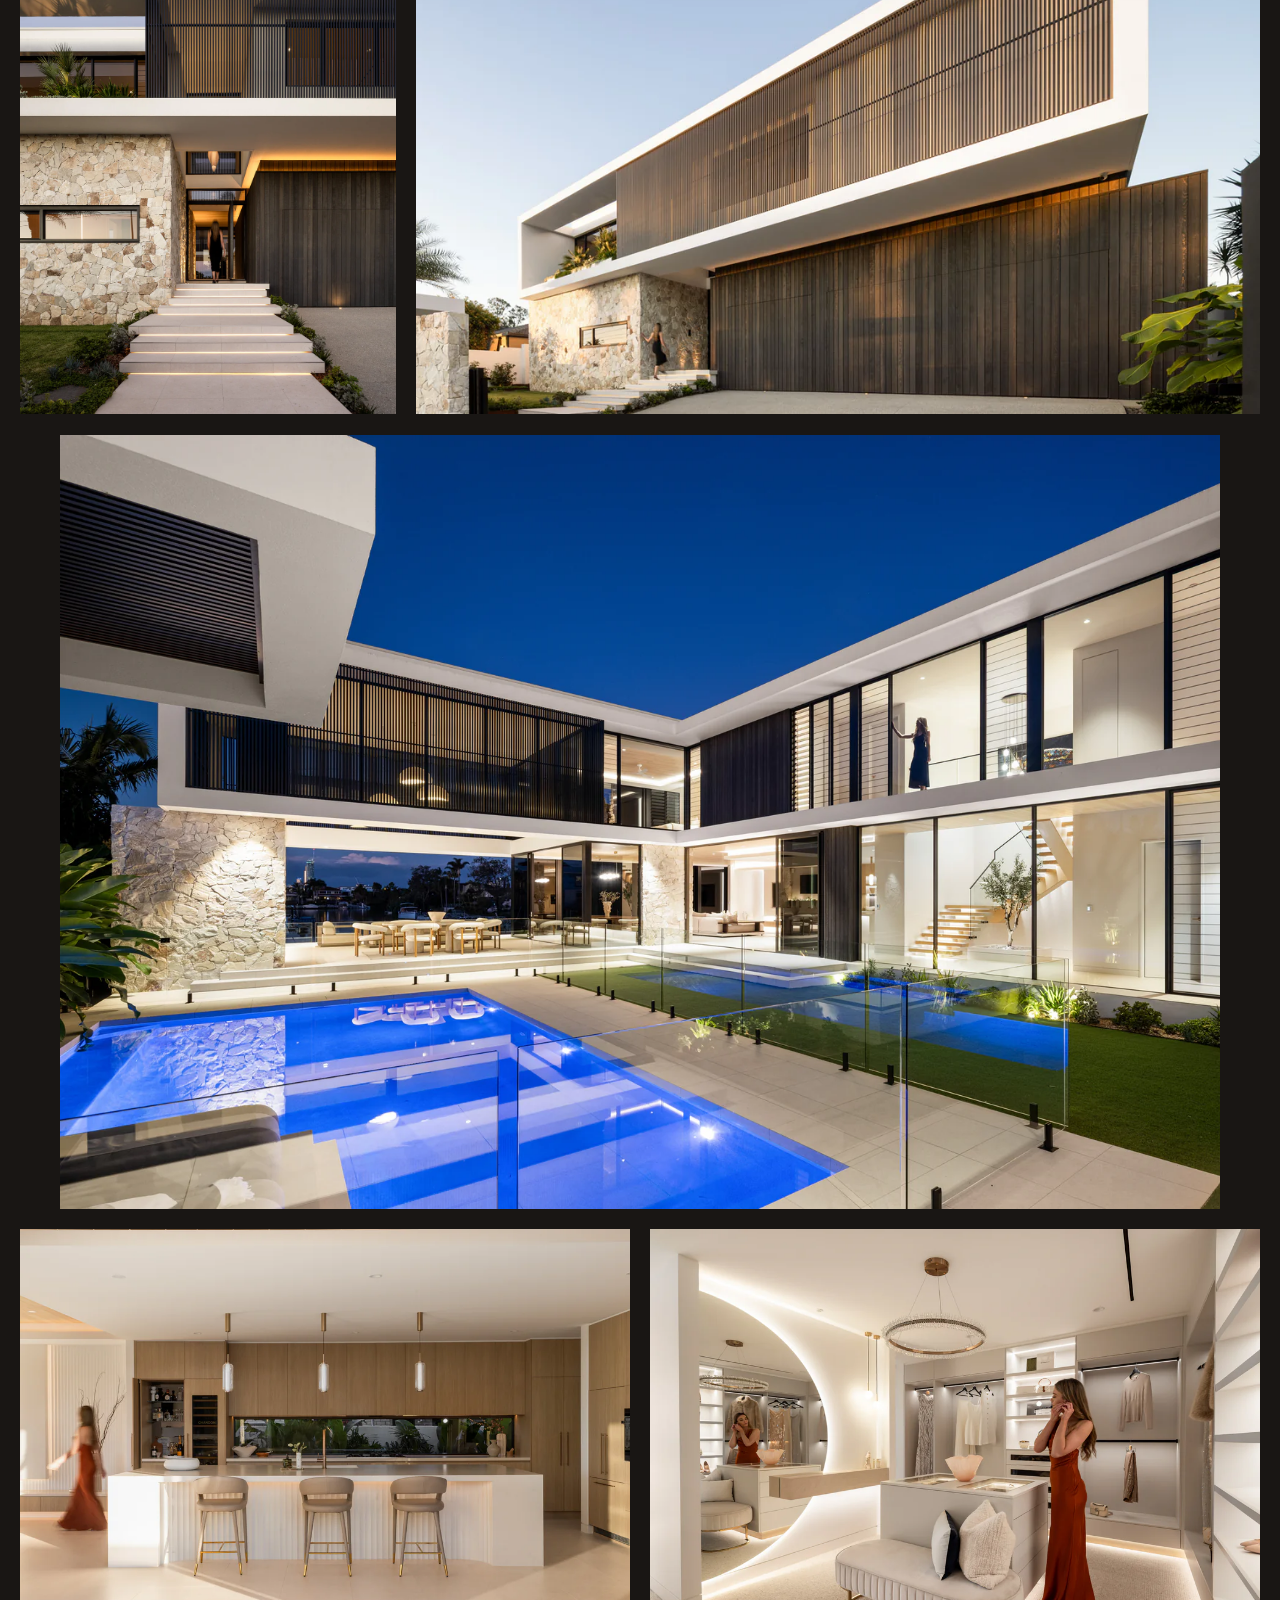
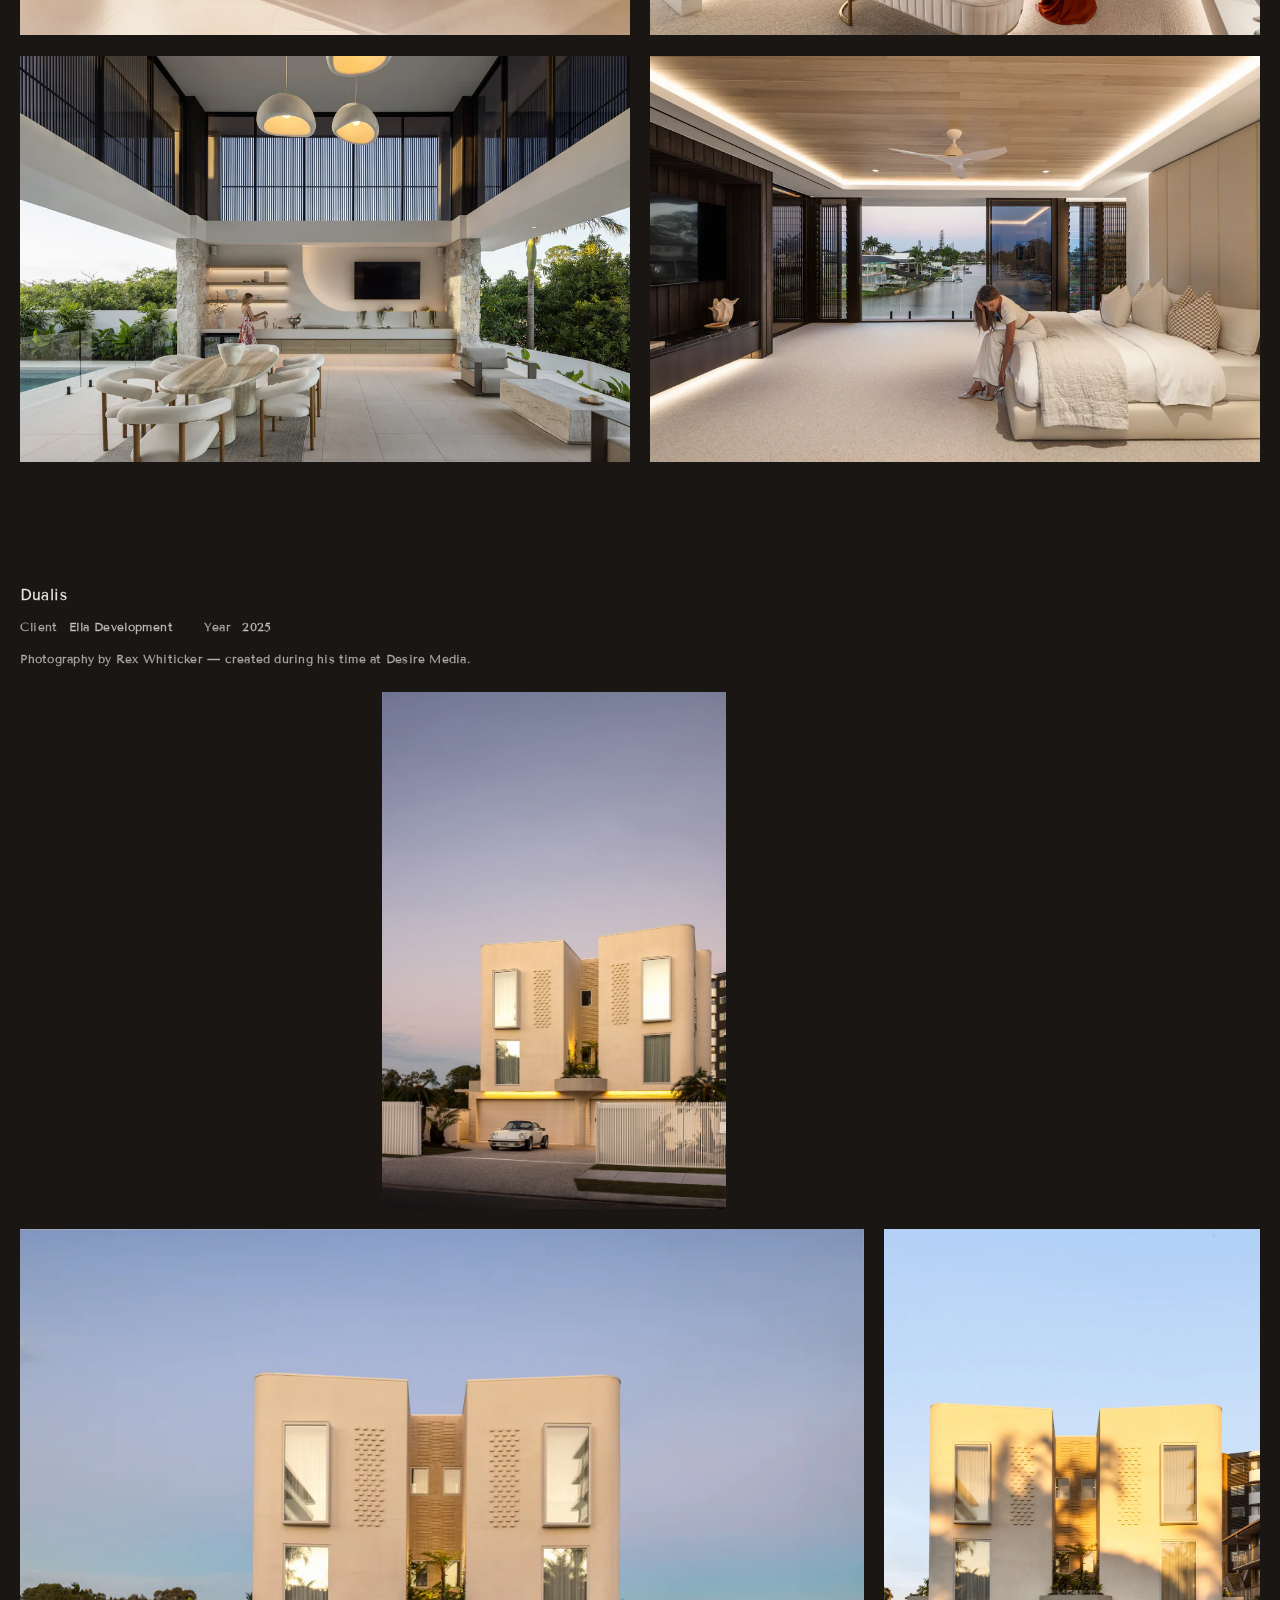
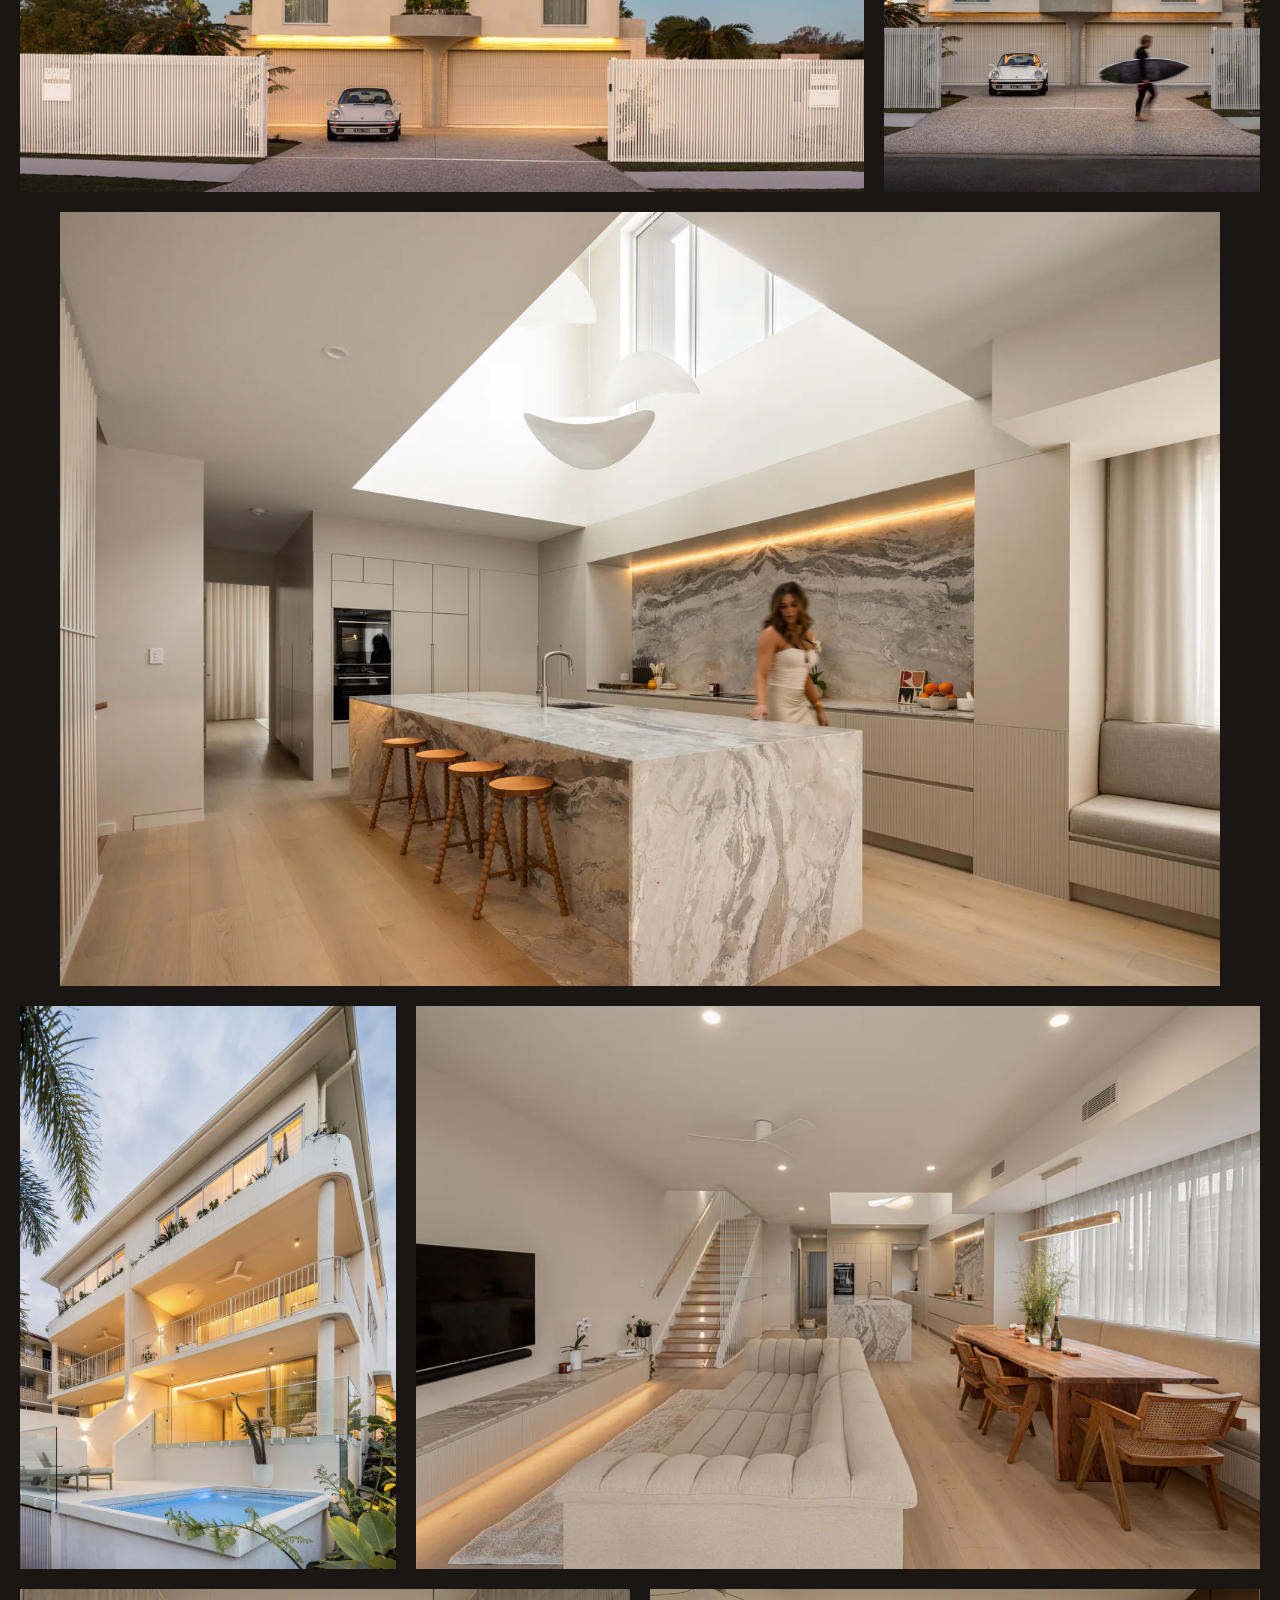
==== commit 6c2e201c: "Lead One Sydney Harbour with the view up between the towers Co-Authored-By: Claude Opus 5.5 <noreply" ====
--- a/projects/index.html
+++ b/projects/index.html
@@ -265,29 +265,29 @@
 			<p class="project__credit">Photography by Rex Whiticker — created during his time at Desire Media.</p>
 		</header>
 		<div class="project__rows">
-			<div class="project__row" style="--sum:1.7794;--n:1">
+			<div class="project__row" style="--sum:0.6670;--n:1">
+				<figure class="plate" style="--ar:0.6670">
+					<img src="../images/work/one-sydney-harbour/01-1600.webp"
+						srcset="../images/work/one-sydney-harbour/01-1000.webp 1000w, ../images/work/one-sydney-harbour/01-1600.webp 1600w"
+						sizes="100vw"
+						width="2001" height="3000"
+						alt="Looking up between the two glass towers into a clear sky"
+						loading="lazy" decoding="async" draggable="false">
+				</figure>
+			</div>
+			<div class="project__row" style="--sum:2.9887;--n:3">
 				<figure class="plate" style="--ar:1.7794">
 					<img src="../images/work/one-sydney-harbour/07-1600.webp"
 						srcset="../images/work/one-sydney-harbour/07-1000.webp 1000w, ../images/work/one-sydney-harbour/07-1600.webp 1600w, ../images/work/one-sydney-harbour/07-2400.webp 2400w"
-						sizes="100vw"
+						sizes="(max-width: 768px) 100vw, 60vw"
 						width="3000" height="1686"
 						alt="Barangaroo towers lit at dusk above the harbour foreshore"
 						loading="lazy" decoding="async" draggable="false">
 				</figure>
-			</div>
-			<div class="project__row" style="--sum:1.8763;--n:3">
-				<figure class="plate" style="--ar:0.6670">
-					<img src="../images/work/one-sydney-harbour/01-1600.webp"
-						srcset="../images/work/one-sydney-harbour/01-1000.webp 1000w, ../images/work/one-sydney-harbour/01-1600.webp 1600w"
-						sizes="(max-width: 768px) 100vw, 36vw"
-						width="2001" height="3000"
-						alt="Looking up between the two glass towers into a clear sky"
-						loading="lazy" decoding="async" draggable="false">
-				</figure>
 				<figure class="plate" style="--ar:0.6670">
 					<img src="../images/work/one-sydney-harbour/02-1600.webp"
 						srcset="../images/work/one-sydney-harbour/02-1000.webp 1000w, ../images/work/one-sydney-harbour/02-1600.webp 1600w"
-						sizes="(max-width: 768px) 100vw, 36vw"
+						sizes="(max-width: 768px) 100vw, 30vw"
 						width="2001" height="3000"
 						alt="The twin towers rising above street level"
 						loading="lazy" decoding="async" draggable="false">
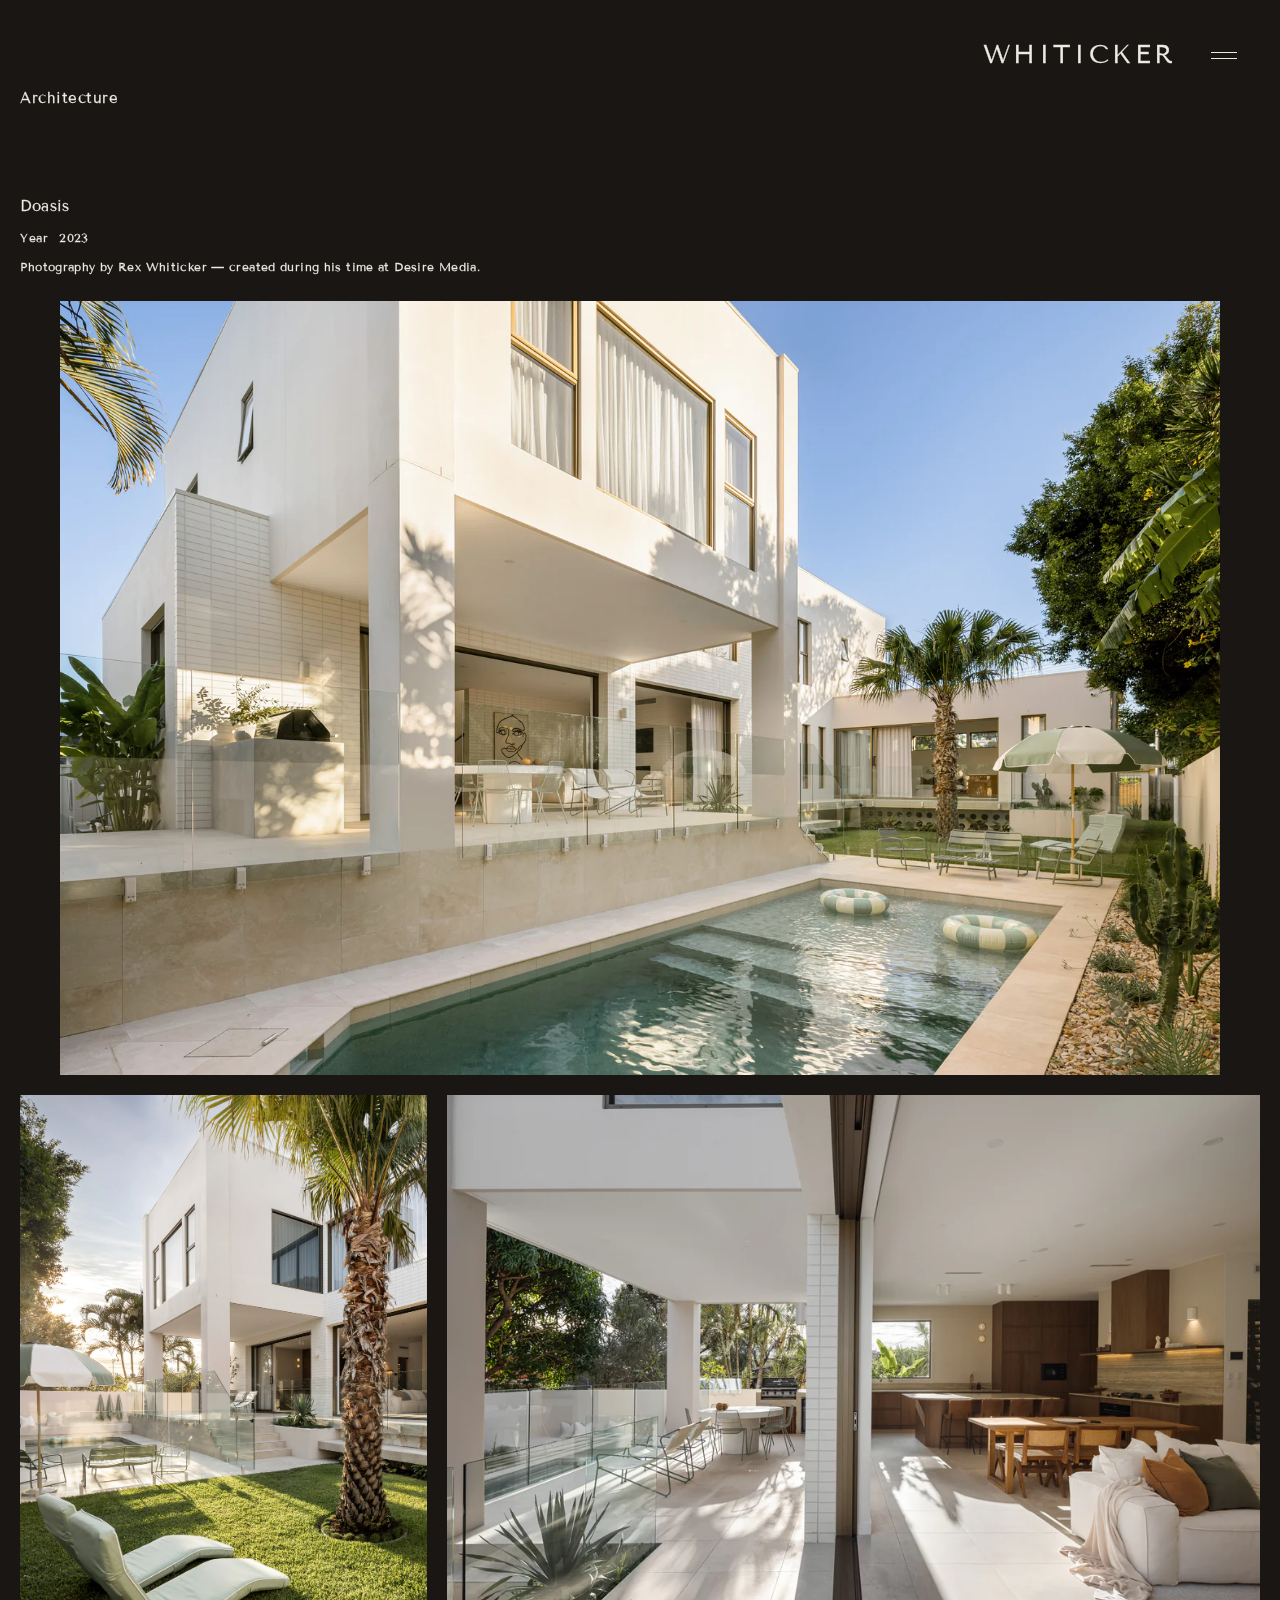
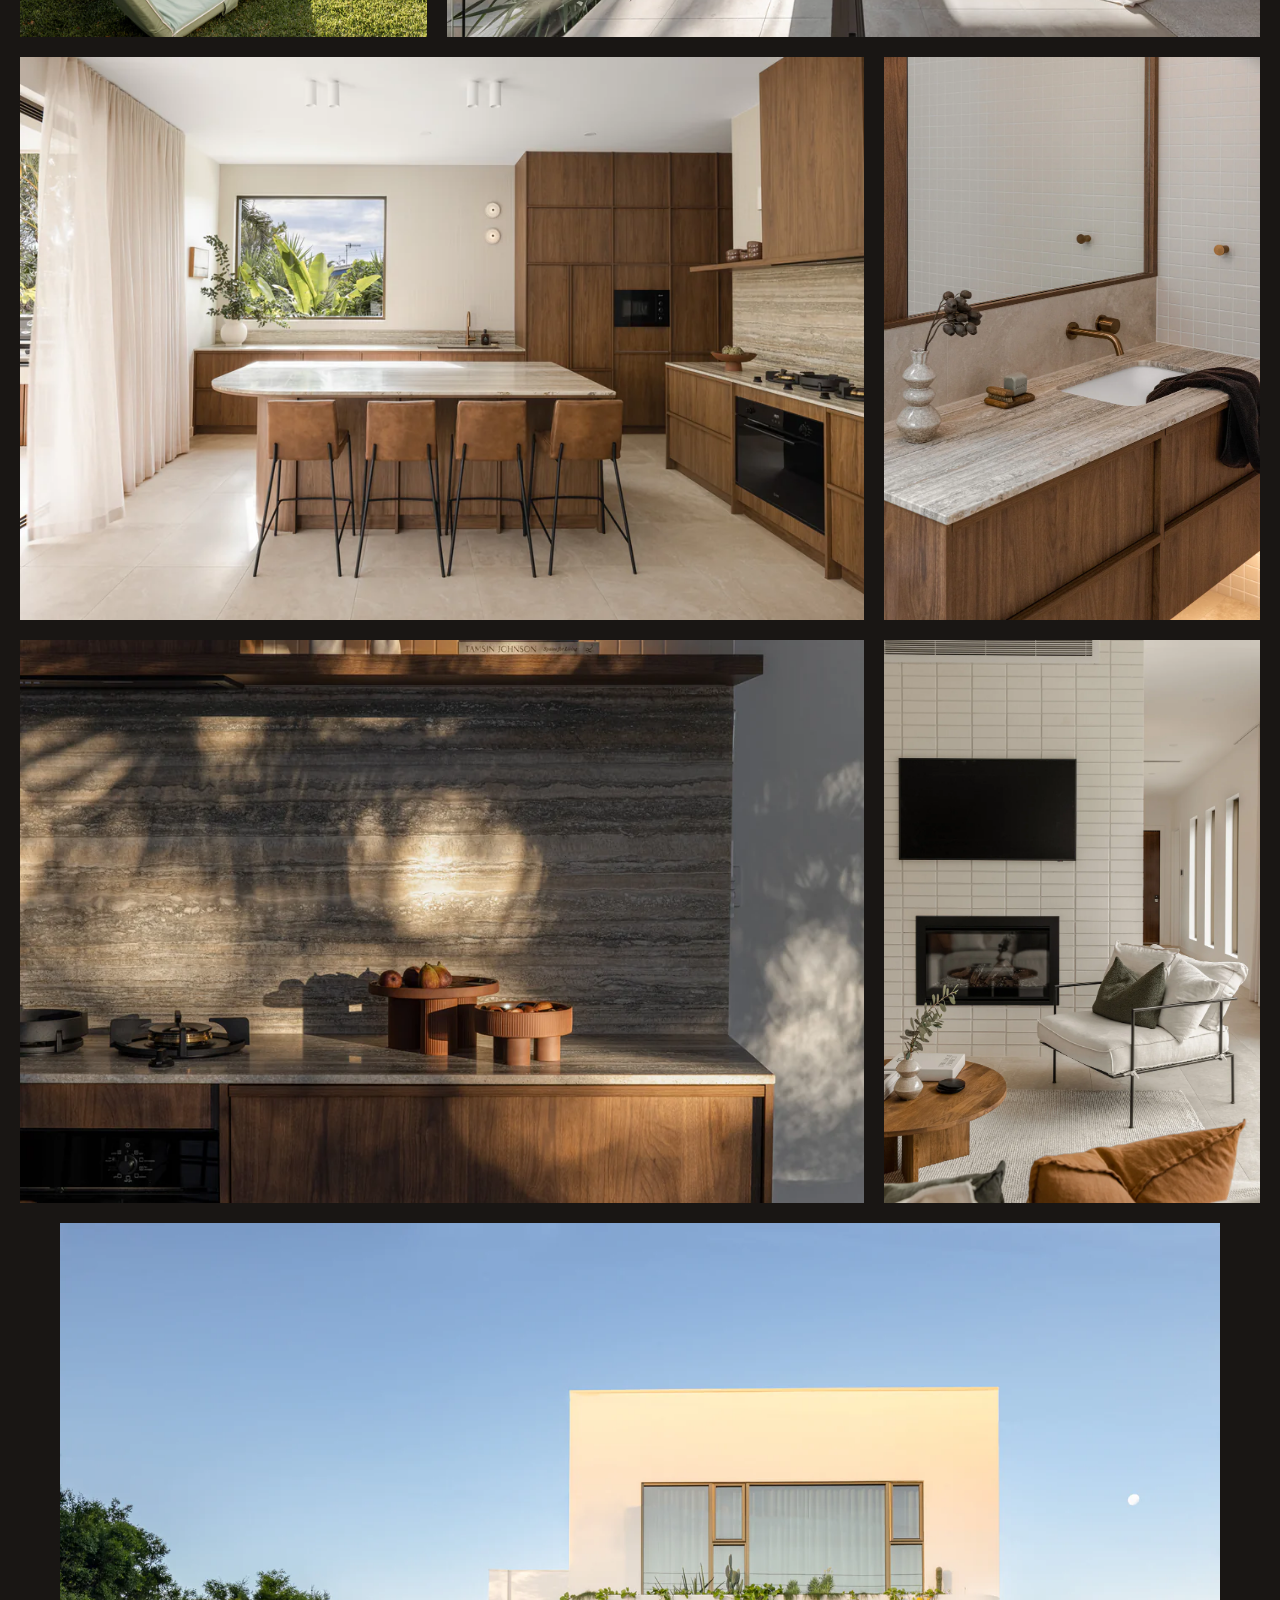
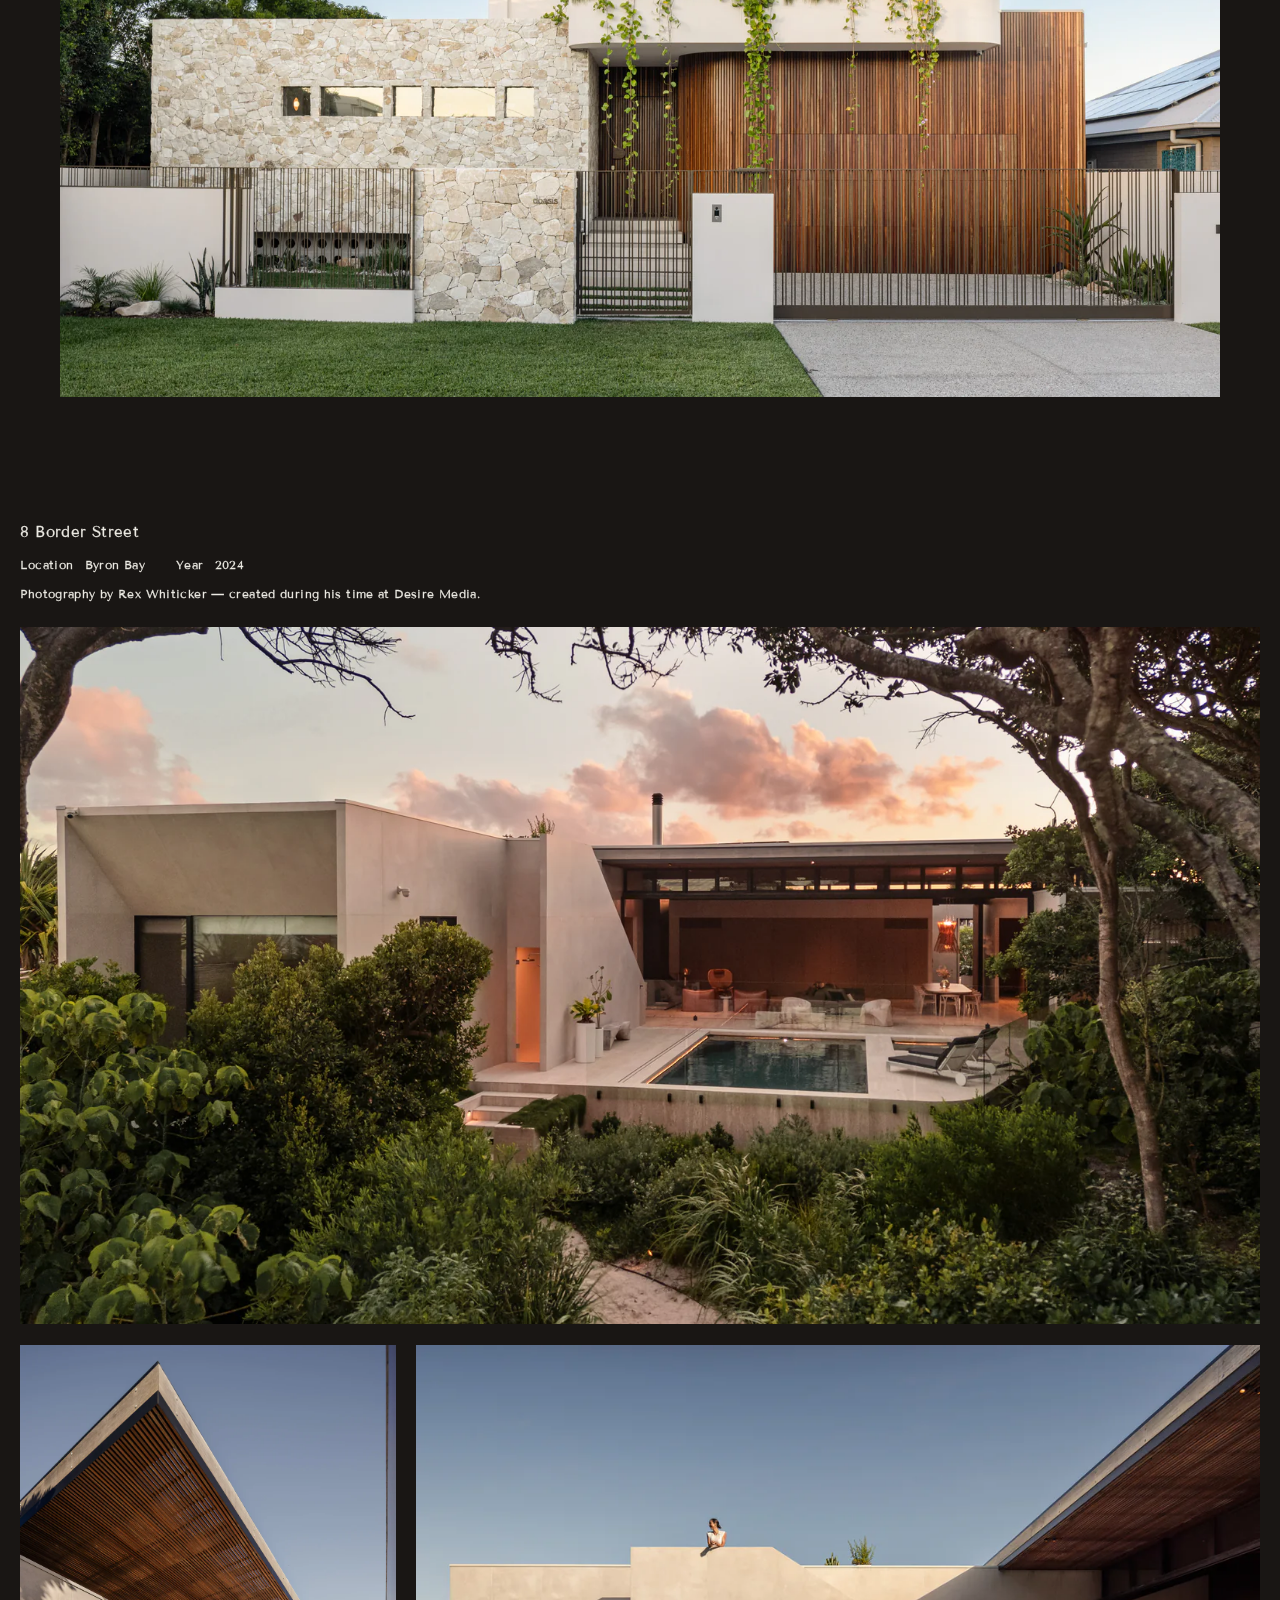
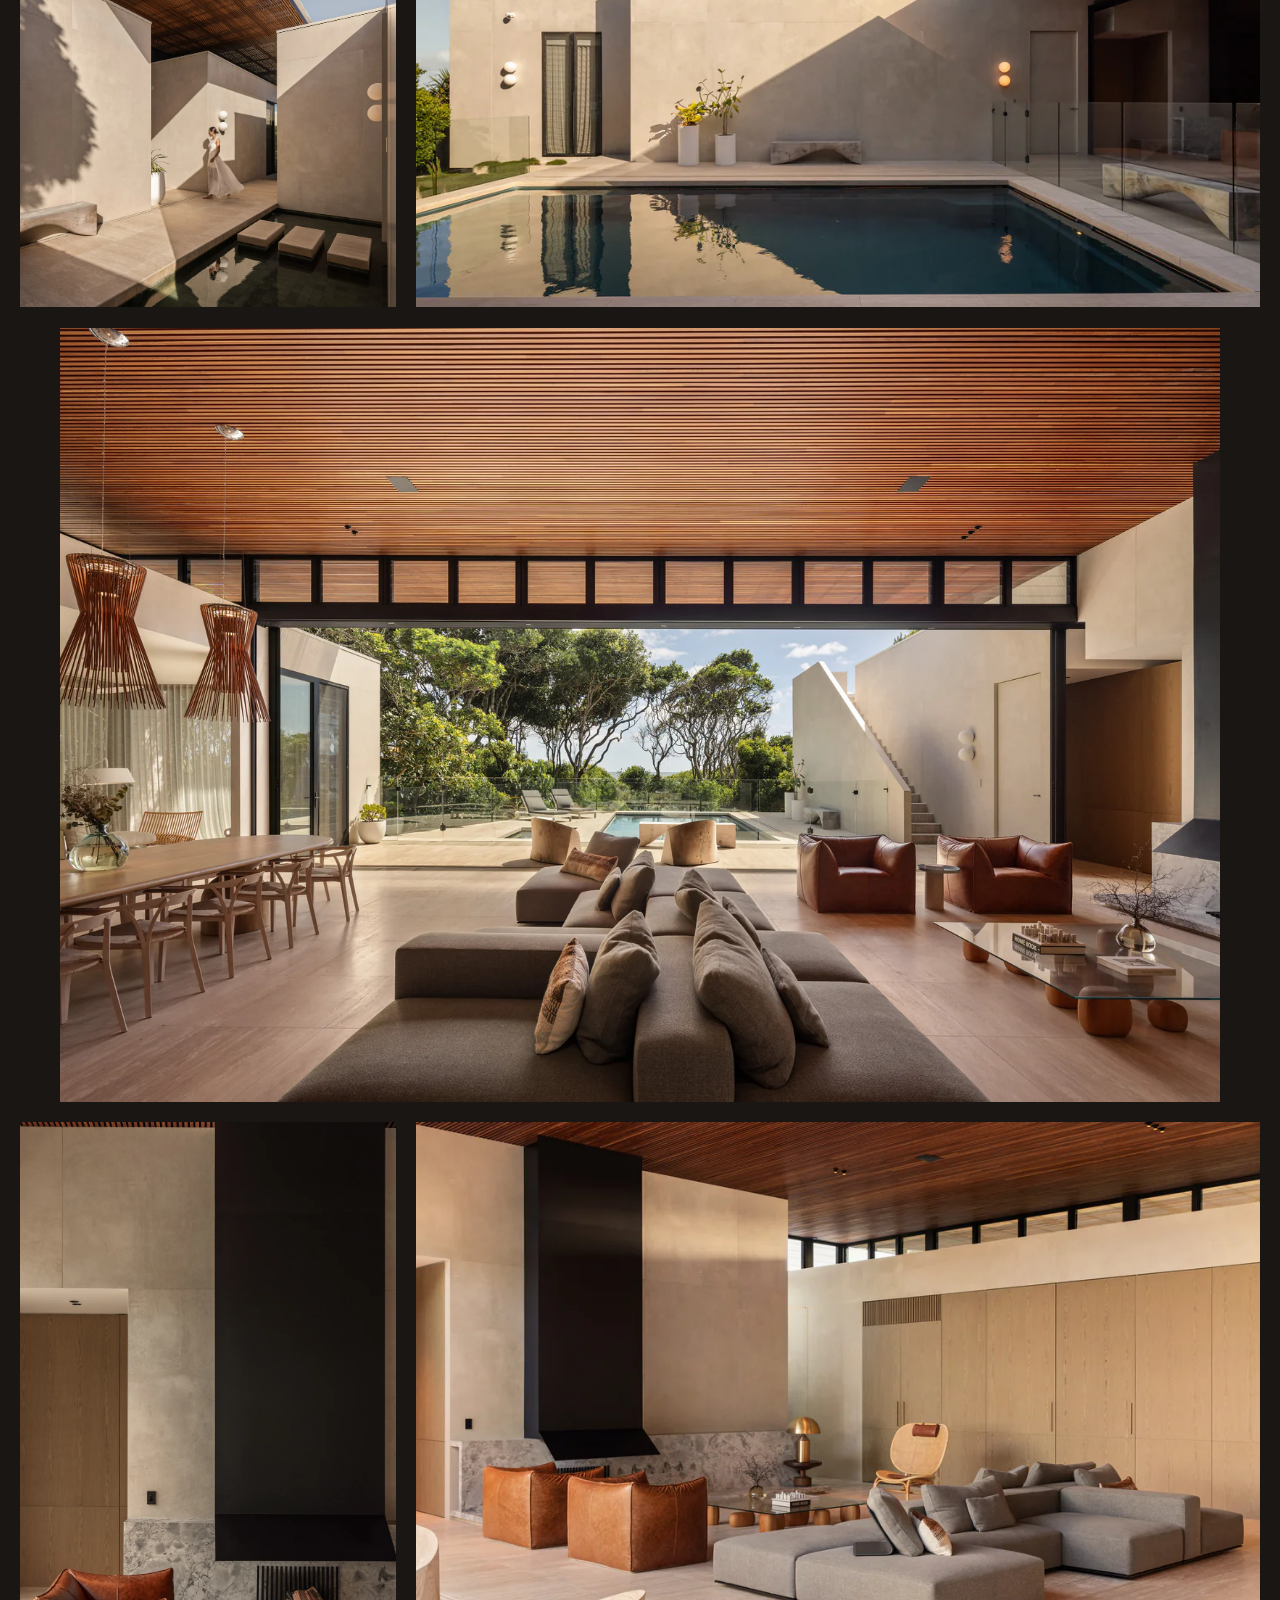
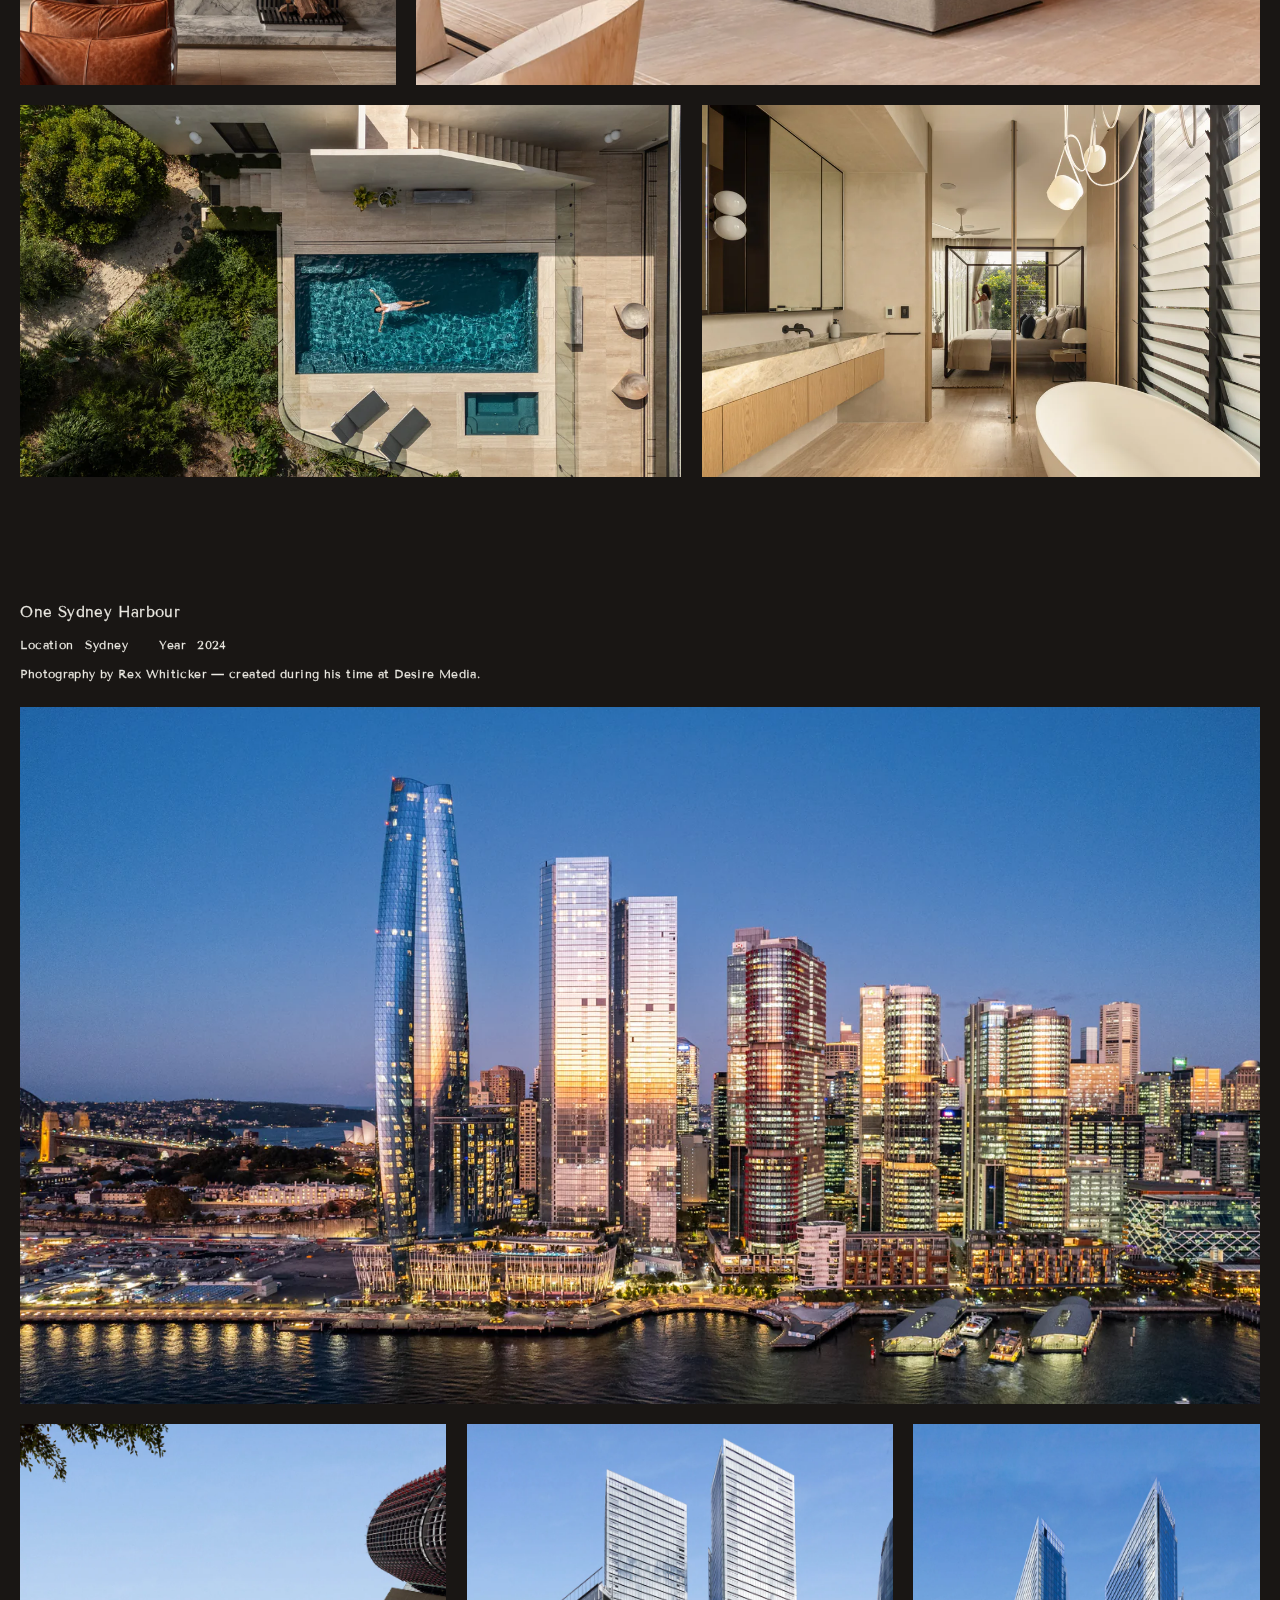
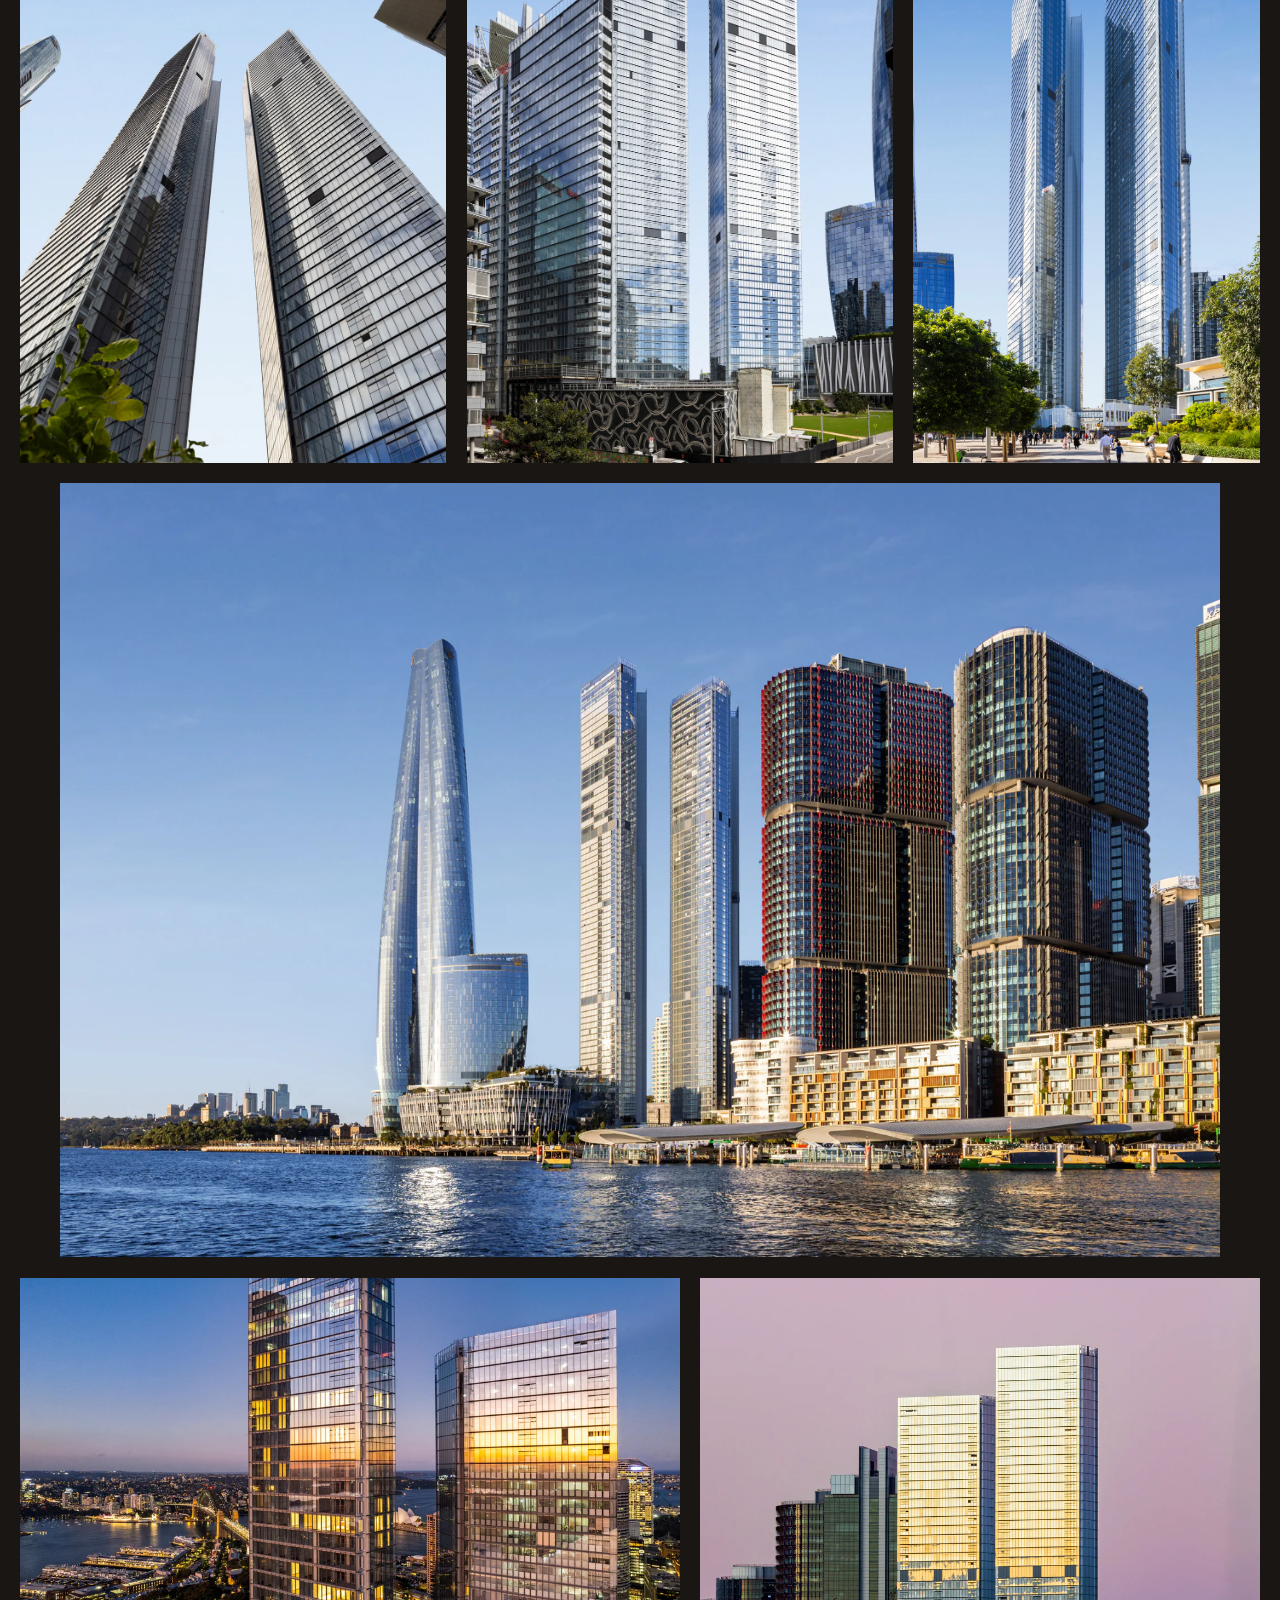
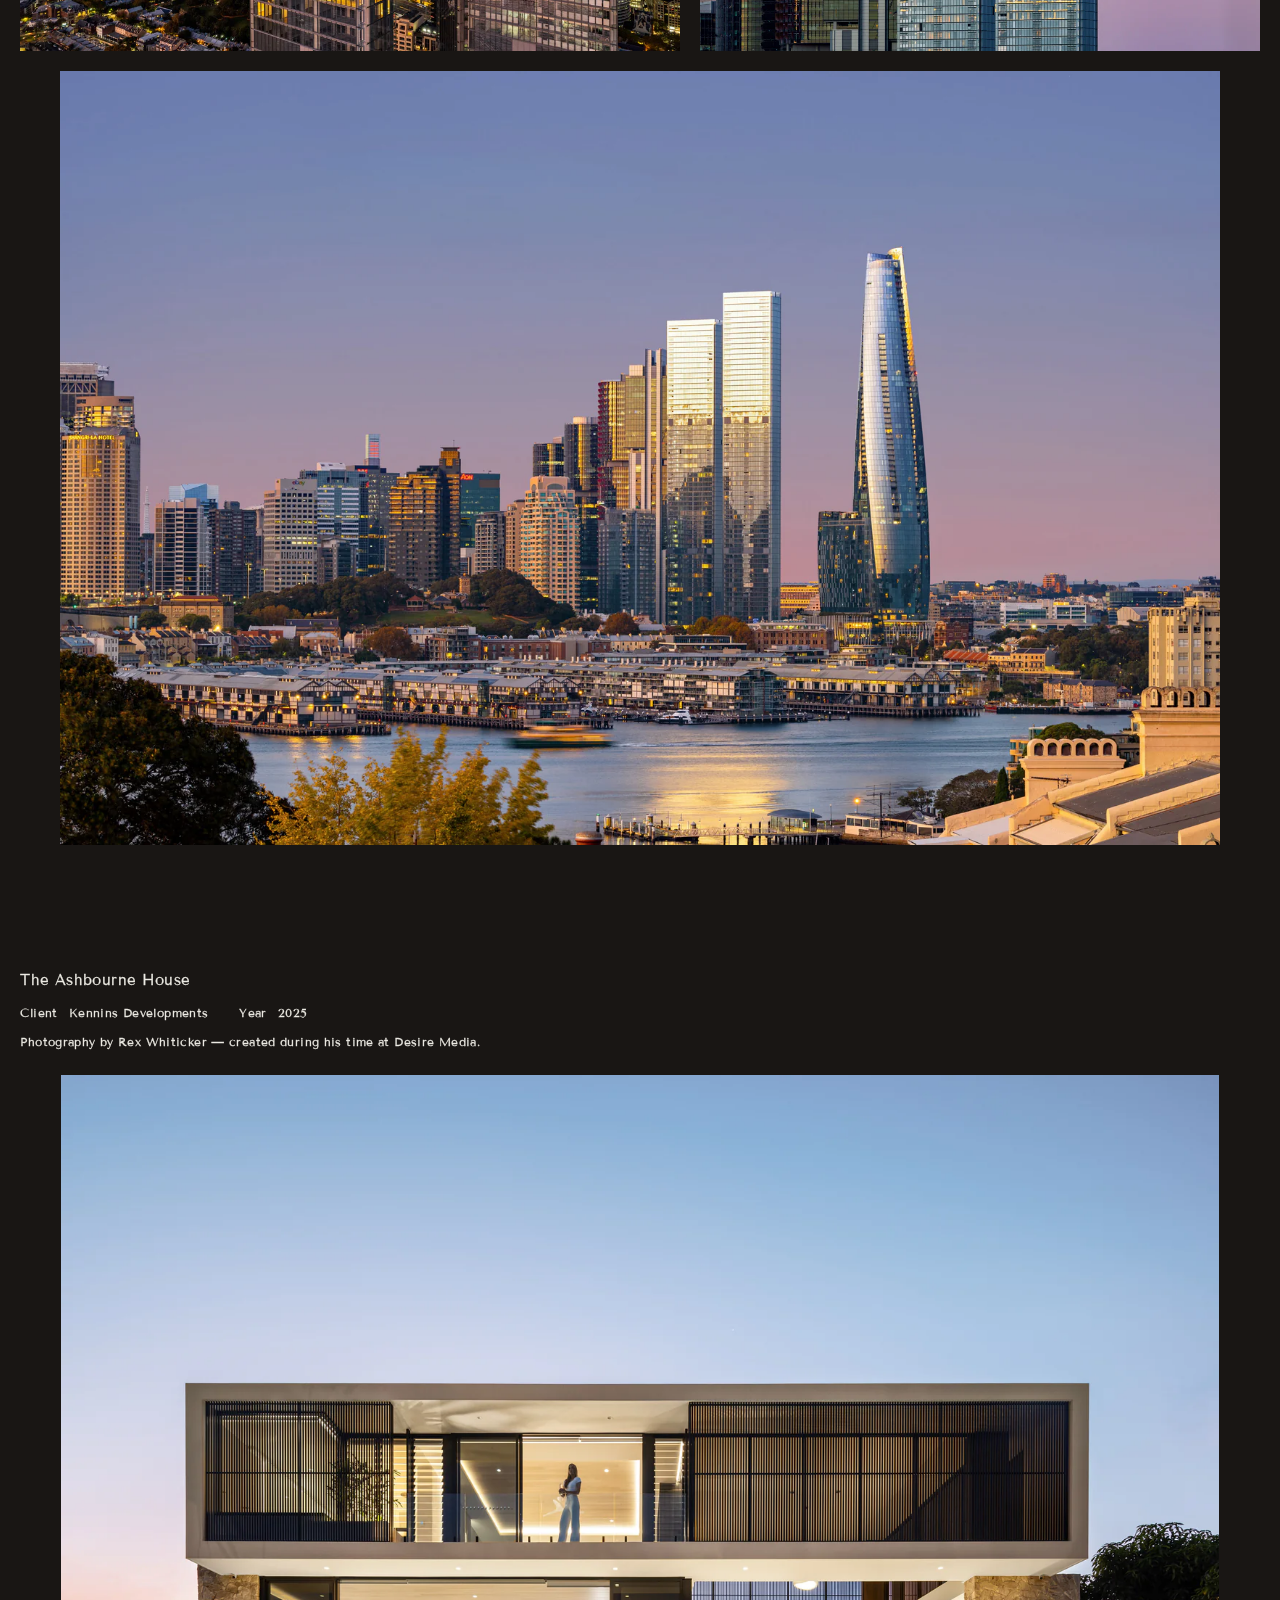
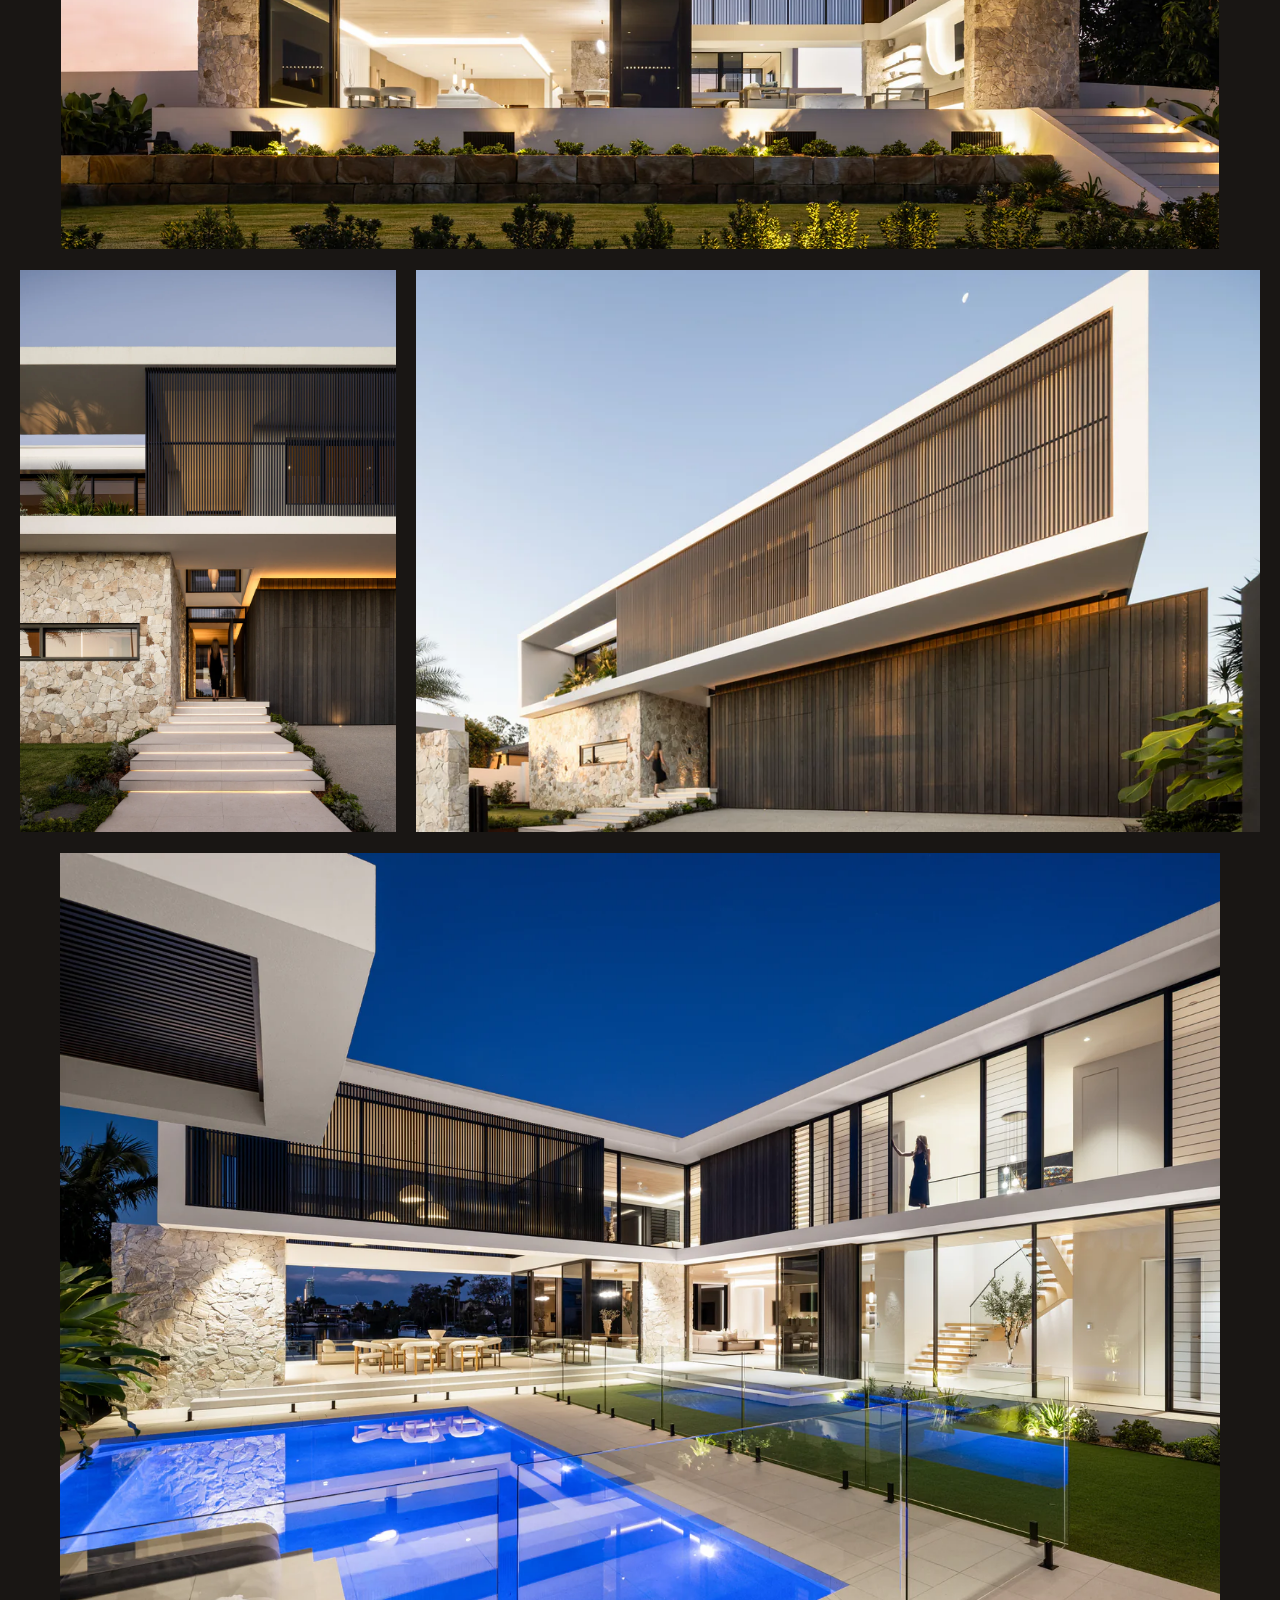
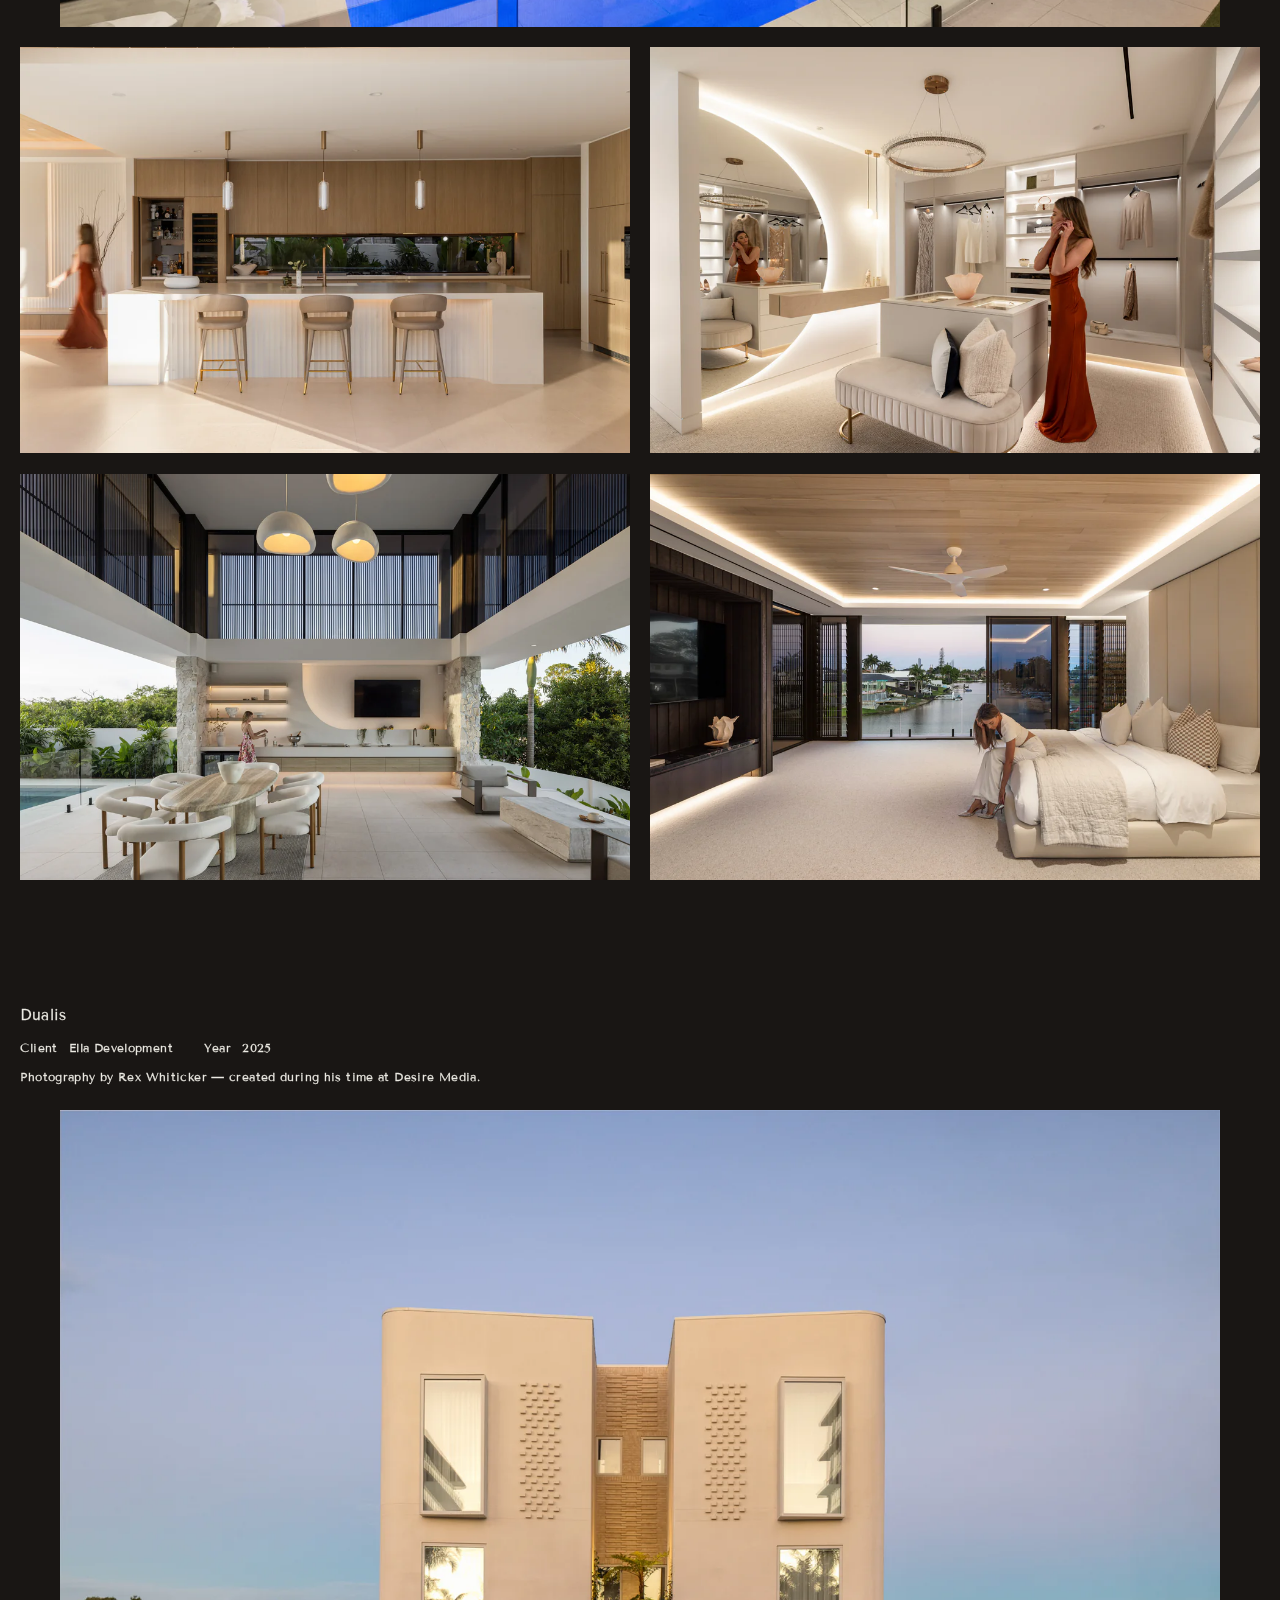
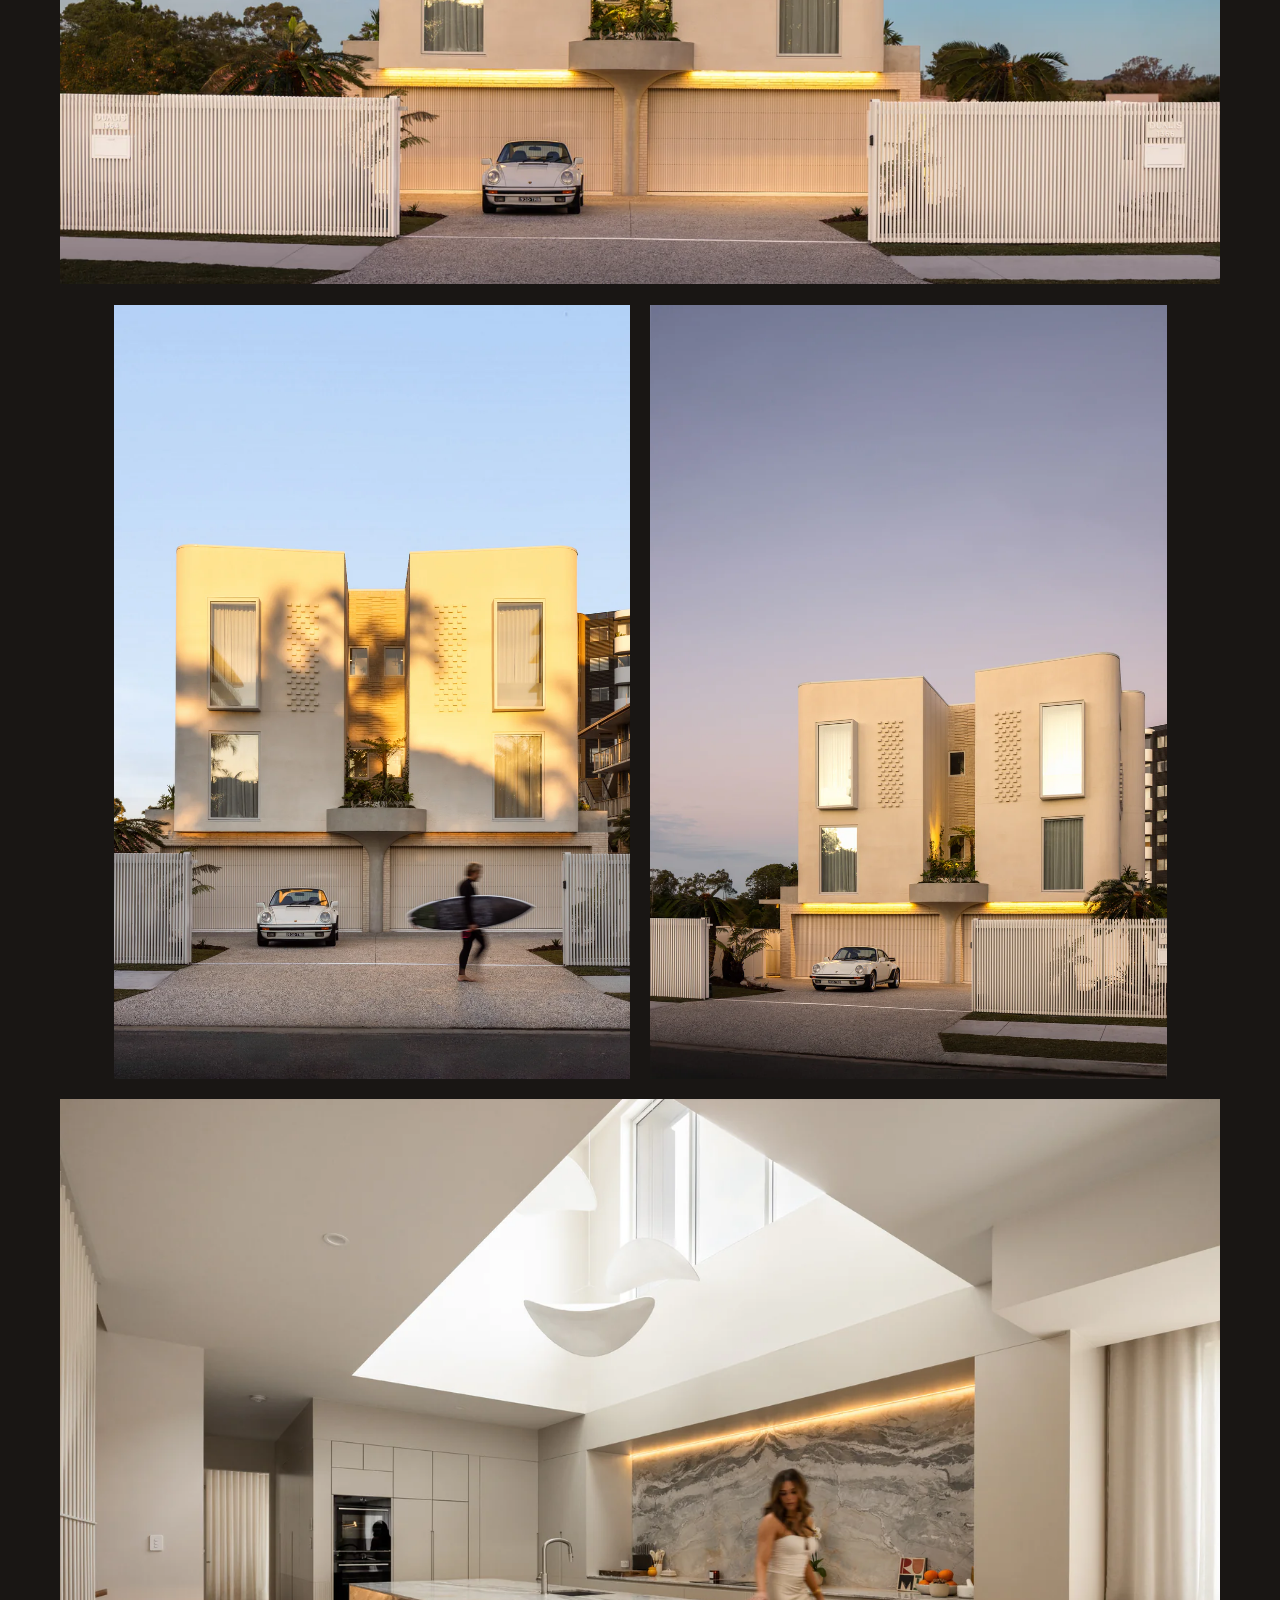
==== commit 85878202: "Set project headers in one style, restore the original gallery order Labels, values and the credit s" ====
--- a/projects/index.html
+++ b/projects/index.html
@@ -265,29 +265,29 @@
 			<p class="project__credit">Photography by Rex Whiticker — created during his time at Desire Media.</p>
 		</header>
 		<div class="project__rows">
-			<div class="project__row" style="--sum:0.6670;--n:1">
-				<figure class="plate" style="--ar:0.6670">
-					<img src="../images/work/one-sydney-harbour/01-1600.webp"
-						srcset="../images/work/one-sydney-harbour/01-1000.webp 1000w, ../images/work/one-sydney-harbour/01-1600.webp 1600w"
-						sizes="100vw"
-						width="2001" height="3000"
-						alt="Looking up between the two glass towers into a clear sky"
-						loading="lazy" decoding="async" draggable="false">
-				</figure>
-			</div>
-			<div class="project__row" style="--sum:2.9887;--n:3">
+			<div class="project__row" style="--sum:1.7794;--n:1">
 				<figure class="plate" style="--ar:1.7794">
 					<img src="../images/work/one-sydney-harbour/07-1600.webp"
 						srcset="../images/work/one-sydney-harbour/07-1000.webp 1000w, ../images/work/one-sydney-harbour/07-1600.webp 1600w, ../images/work/one-sydney-harbour/07-2400.webp 2400w"
-						sizes="(max-width: 768px) 100vw, 60vw"
+						sizes="100vw"
 						width="3000" height="1686"
 						alt="Barangaroo towers lit at dusk above the harbour foreshore"
 						loading="lazy" decoding="async" draggable="false">
 				</figure>
+			</div>
+			<div class="project__row" style="--sum:1.8763;--n:3">
+				<figure class="plate" style="--ar:0.6670">
+					<img src="../images/work/one-sydney-harbour/01-1600.webp"
+						srcset="../images/work/one-sydney-harbour/01-1000.webp 1000w, ../images/work/one-sydney-harbour/01-1600.webp 1600w"
+						sizes="(max-width: 768px) 100vw, 36vw"
+						width="2001" height="3000"
+						alt="Looking up between the two glass towers into a clear sky"
+						loading="lazy" decoding="async" draggable="false">
+				</figure>
 				<figure class="plate" style="--ar:0.6670">
 					<img src="../images/work/one-sydney-harbour/02-1600.webp"
 						srcset="../images/work/one-sydney-harbour/02-1000.webp 1000w, ../images/work/one-sydney-harbour/02-1600.webp 1600w"
-						sizes="(max-width: 768px) 100vw, 30vw"
+						sizes="(max-width: 768px) 100vw, 36vw"
 						width="2001" height="3000"
 						alt="The twin towers rising above street level"
 						loading="lazy" decoding="async" draggable="false">
@@ -433,31 +433,31 @@
 			<p class="project__credit">Photography by Rex Whiticker — created during his time at Desire Media.</p>
 		</header>
 		<div class="project__rows">
-			<div class="project__row" style="--sum:0.6670;--n:1">
+			<div class="project__row" style="--sum:1.4993;--n:1">
+				<figure class="plate" style="--ar:1.4993">
+					<img src="../images/work/dualis/01-1600.webp"
+						srcset="../images/work/dualis/01-1000.webp 1000w, ../images/work/dualis/01-1600.webp 1600w, ../images/work/dualis/01-2400.webp 2400w"
+						sizes="100vw"
+						width="3000" height="2001"
+						alt="Twin rendered townhouses lit at dusk, a classic car in the driveway"
+						loading="lazy" decoding="async" draggable="false">
+				</figure>
+			</div>
+			<div class="project__row" style="--sum:1.3340;--n:2">
+				<figure class="plate" style="--ar:0.6670">
+					<img src="../images/work/dualis/03-1600.webp"
+						srcset="../images/work/dualis/03-1000.webp 1000w, ../images/work/dualis/03-1600.webp 1600w"
+						sizes="(max-width: 768px) 100vw, 50vw"
+						width="2001" height="3000"
+						alt="Late sun on the twin facades as a surfer walks past"
+						loading="lazy" decoding="async" draggable="false">
+				</figure>
 				<figure class="plate" style="--ar:0.6670">
 					<img src="../images/work/dualis/02-1600.webp"
 						srcset="../images/work/dualis/02-1000.webp 1000w, ../images/work/dualis/02-1600.webp 1600w"
-						sizes="100vw"
+						sizes="(max-width: 768px) 100vw, 50vw"
 						width="2001" height="3000"
 						alt="The twin townhouses under a lilac evening sky"
-						loading="lazy" decoding="async" draggable="false">
-				</figure>
-			</div>
-			<div class="project__row" style="--sum:2.1663;--n:2">
-				<figure class="plate" style="--ar:1.4993">
-					<img src="../images/work/dualis/01-1600.webp"
-						srcset="../images/work/dualis/01-1000.webp 1000w, ../images/work/dualis/01-1600.webp 1600w, ../images/work/dualis/01-2400.webp 2400w"
-						sizes="(max-width: 768px) 100vw, 69vw"
-						width="3000" height="2001"
-						alt="Twin rendered townhouses lit at dusk, a classic car in the driveway"
-						loading="lazy" decoding="async" draggable="false">
-				</figure>
-				<figure class="plate" style="--ar:0.6670">
-					<img src="../images/work/dualis/03-1600.webp"
-						srcset="../images/work/dualis/03-1000.webp 1000w, ../images/work/dualis/03-1600.webp 1600w"
-						sizes="(max-width: 768px) 100vw, 31vw"
-						width="2001" height="3000"
-						alt="Late sun on the twin facades as a surfer walks past"
 						loading="lazy" decoding="async" draggable="false">
 				</figure>
 			</div>
--- a/style.css
+++ b/style.css
@@ -847,41 +847,33 @@
 	scroll-margin-top: clamp(24px, 6vh, 64px);
 }
 
+/* Every line of a project header — labels, values, Rex's credit — is set
+   alike: one size, one colour, one tracking. Only the title differs, and
+   only by being slightly bigger. */
 .project__head {
 	padding: clamp(40px, 7vh, 90px) var(--inset) clamp(18px, 2.6vh, 34px);
+	font-size: var(--credit-size);
+	letter-spacing: var(--track-wide);
+	line-height: 1.6;
+	color: var(--ink);
 }
 
 .project__title {
-	font-size: var(--chapter-size);
+	font-size: clamp(0.92rem, 1.05vw, 1.02rem);
 	font-weight: 400;
-	letter-spacing: var(--track-wide);
-	line-height: 1;
-	color: var(--ink);
+	line-height: 1.3;
 }
 
 .project__specs {
 	display: flex;
 	flex-wrap: wrap;
-	gap: 0.6em clamp(20px, 2.4vw, 40px);
-	margin-top: clamp(12px, 1.6vh, 18px);
-	font-size: var(--credit-size);
-	letter-spacing: var(--track-wide);
-	line-height: 1.5;
+	gap: 0.4em clamp(20px, 2.4vw, 40px);
+	margin-top: clamp(10px, 1.4vh, 14px);
 }
 
 .project__spec { display: flex; gap: 0.9em; }
-.project__spec dt { color: var(--ink-quiet); }
-.project__spec dd { color: var(--ink-soft); }
-
-/* Rex's short per project credit — sentence case so it reads as a line,
-   not another label */
-.project__credit {
-	margin-top: clamp(10px, 1.4vh, 16px);
-	font-size: clamp(0.72rem, 0.85vw, 0.8rem);
-	letter-spacing: 0.02em;
-	line-height: 1.7;
-	color: var(--ink-quiet);
-}
+
+.project__credit { margin-top: clamp(6px, 1vh, 10px); }
 
 .project__rows {
 	display: flex;
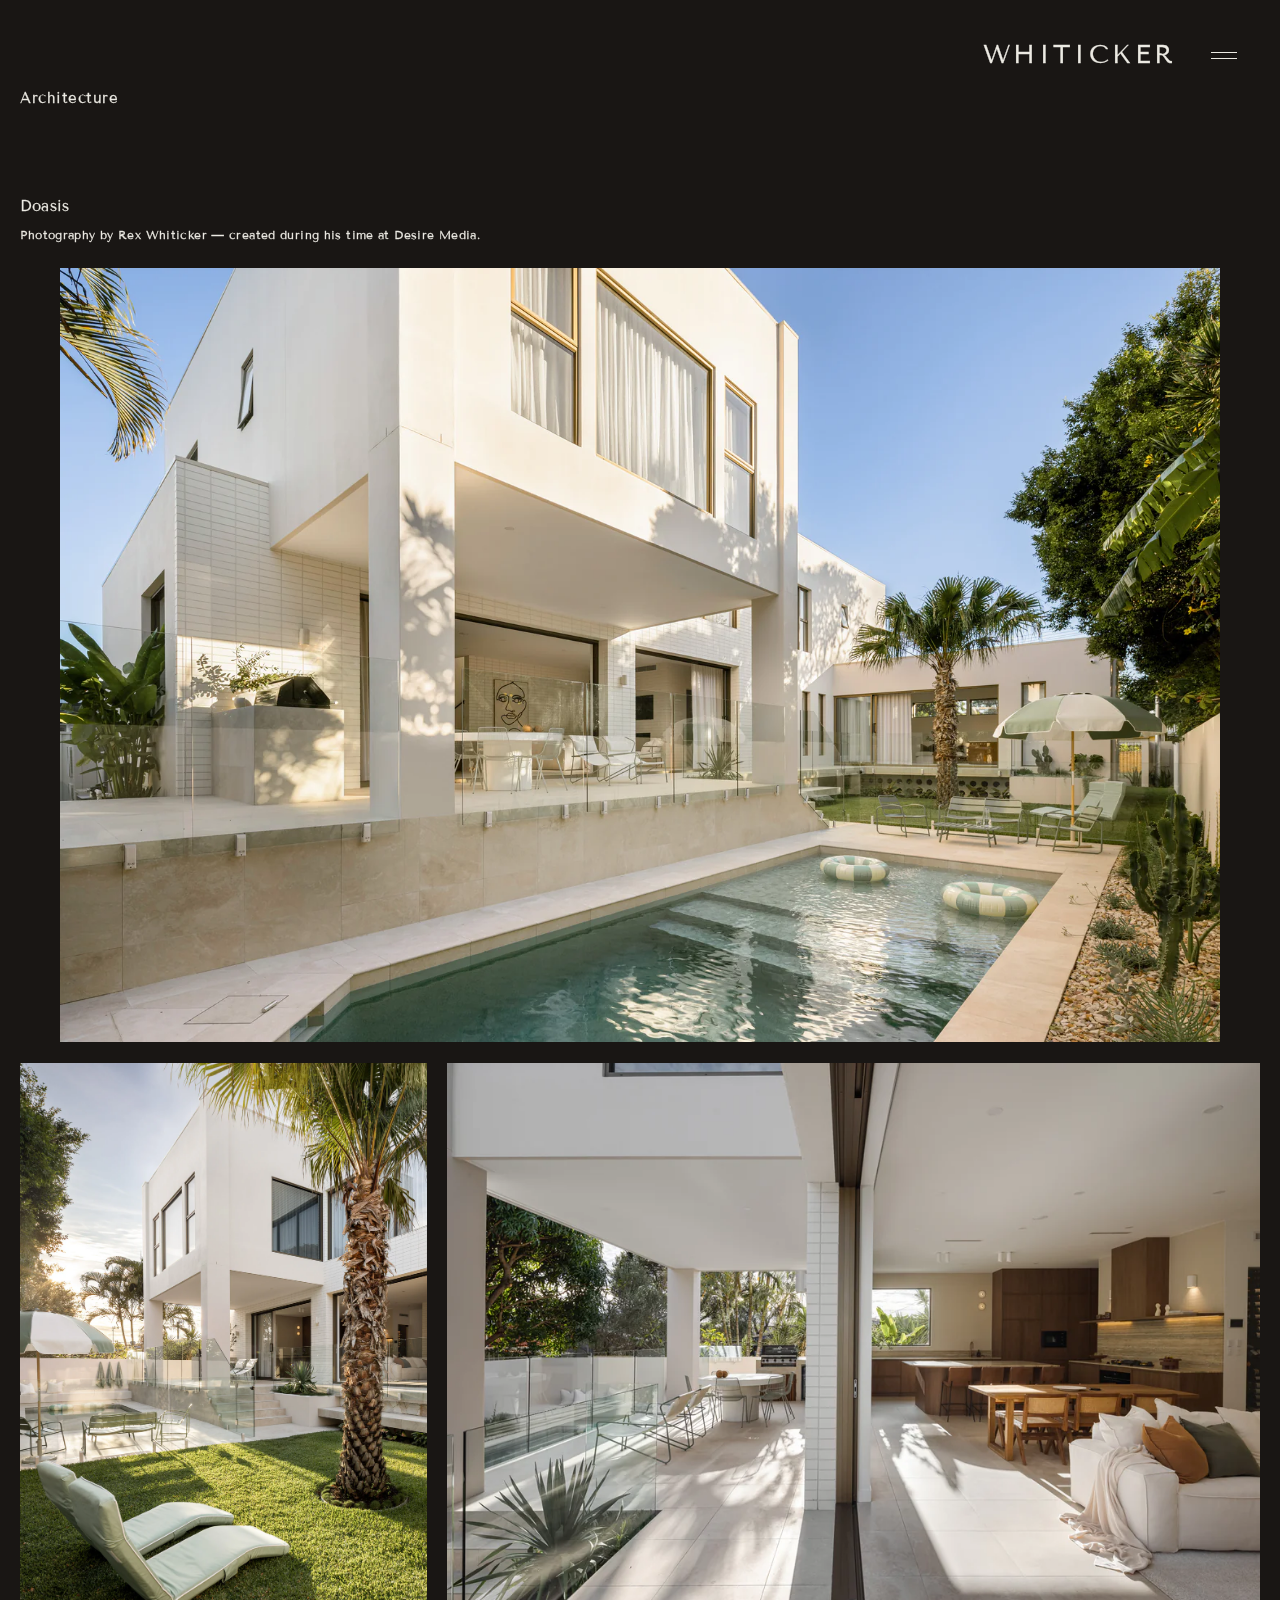
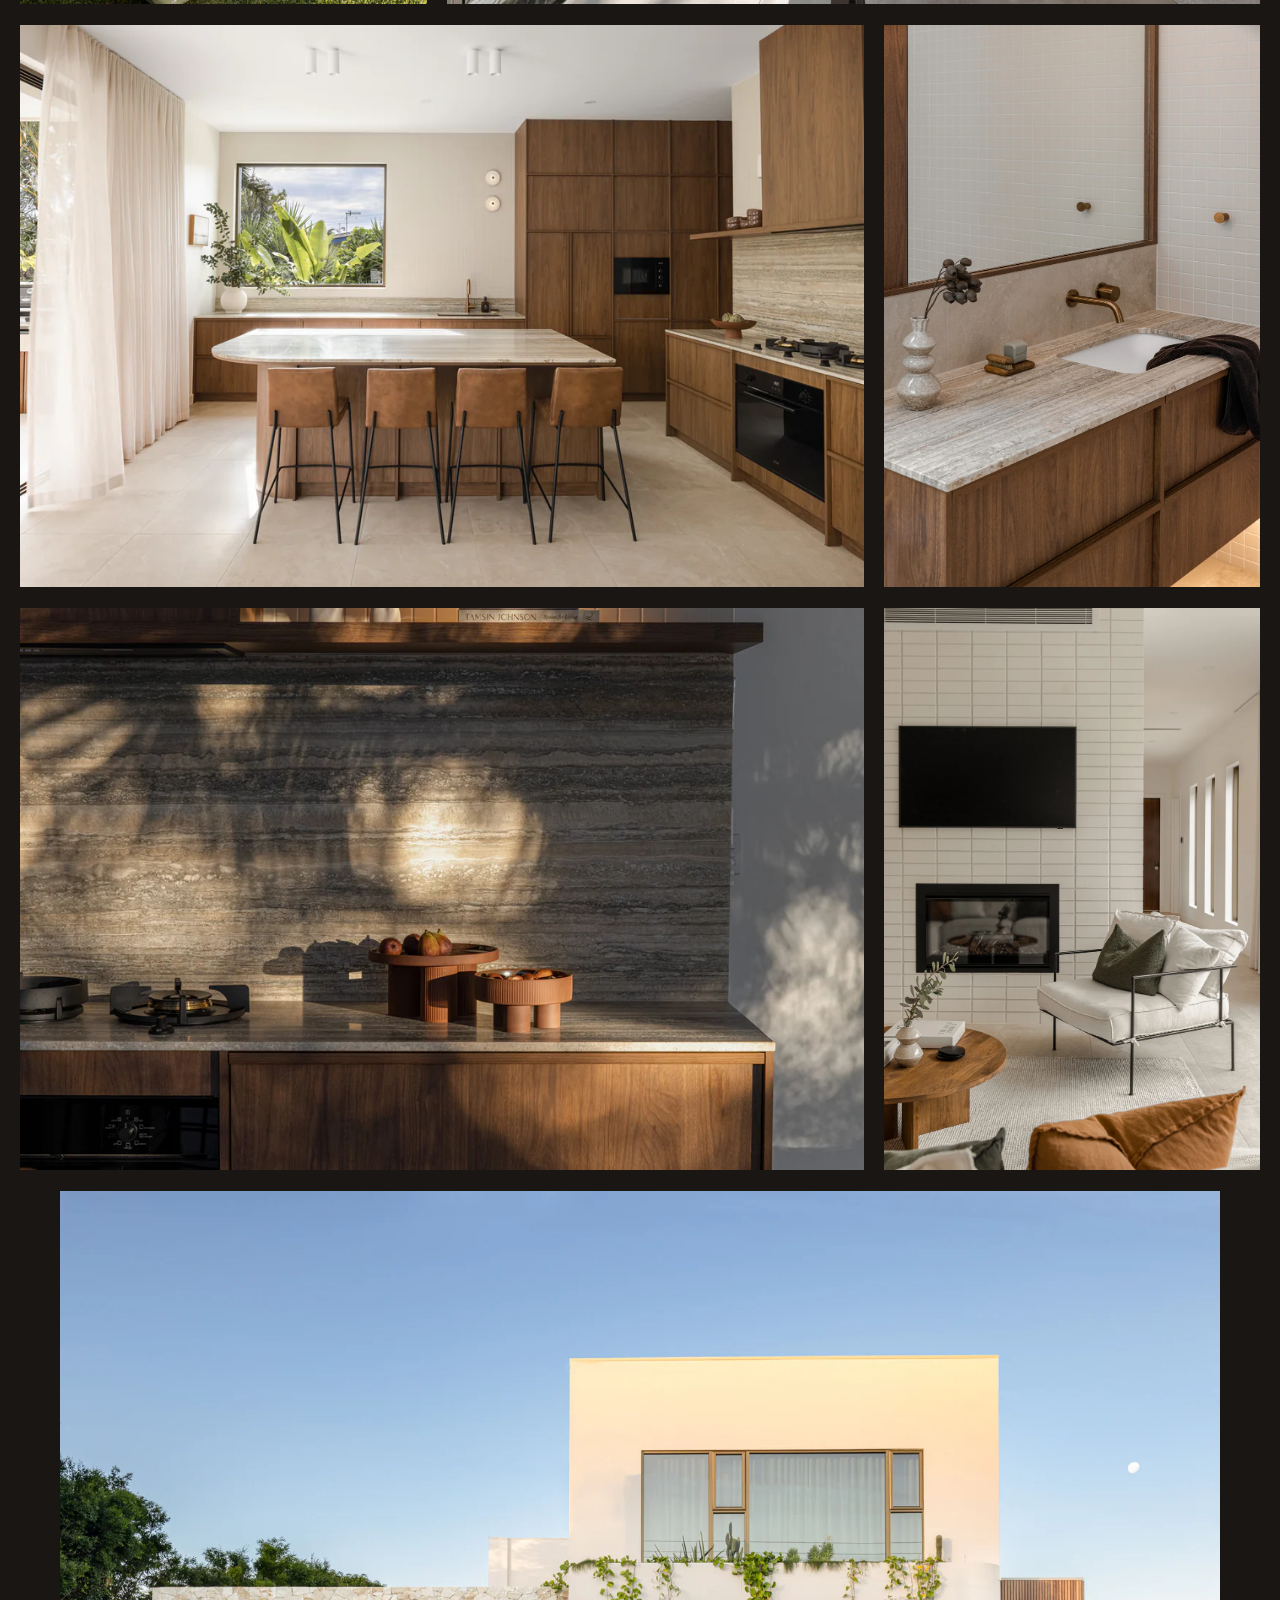
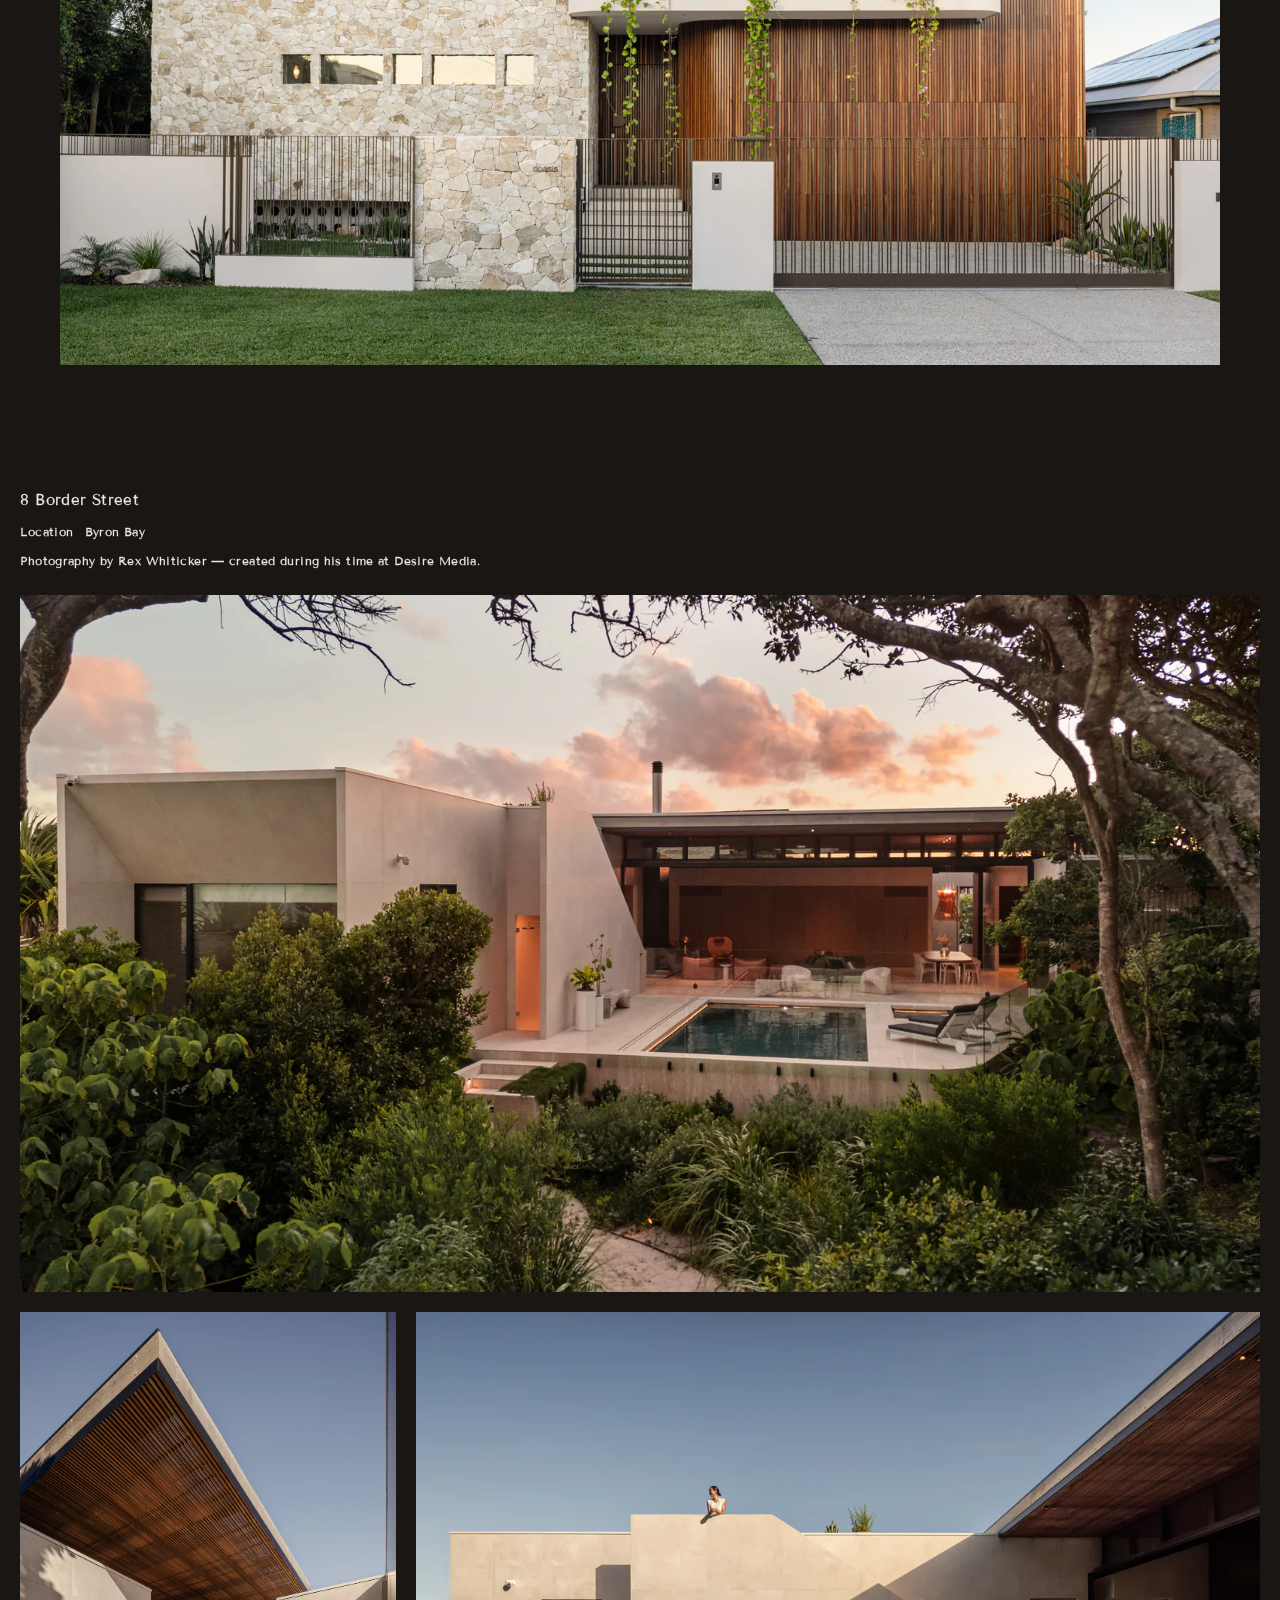
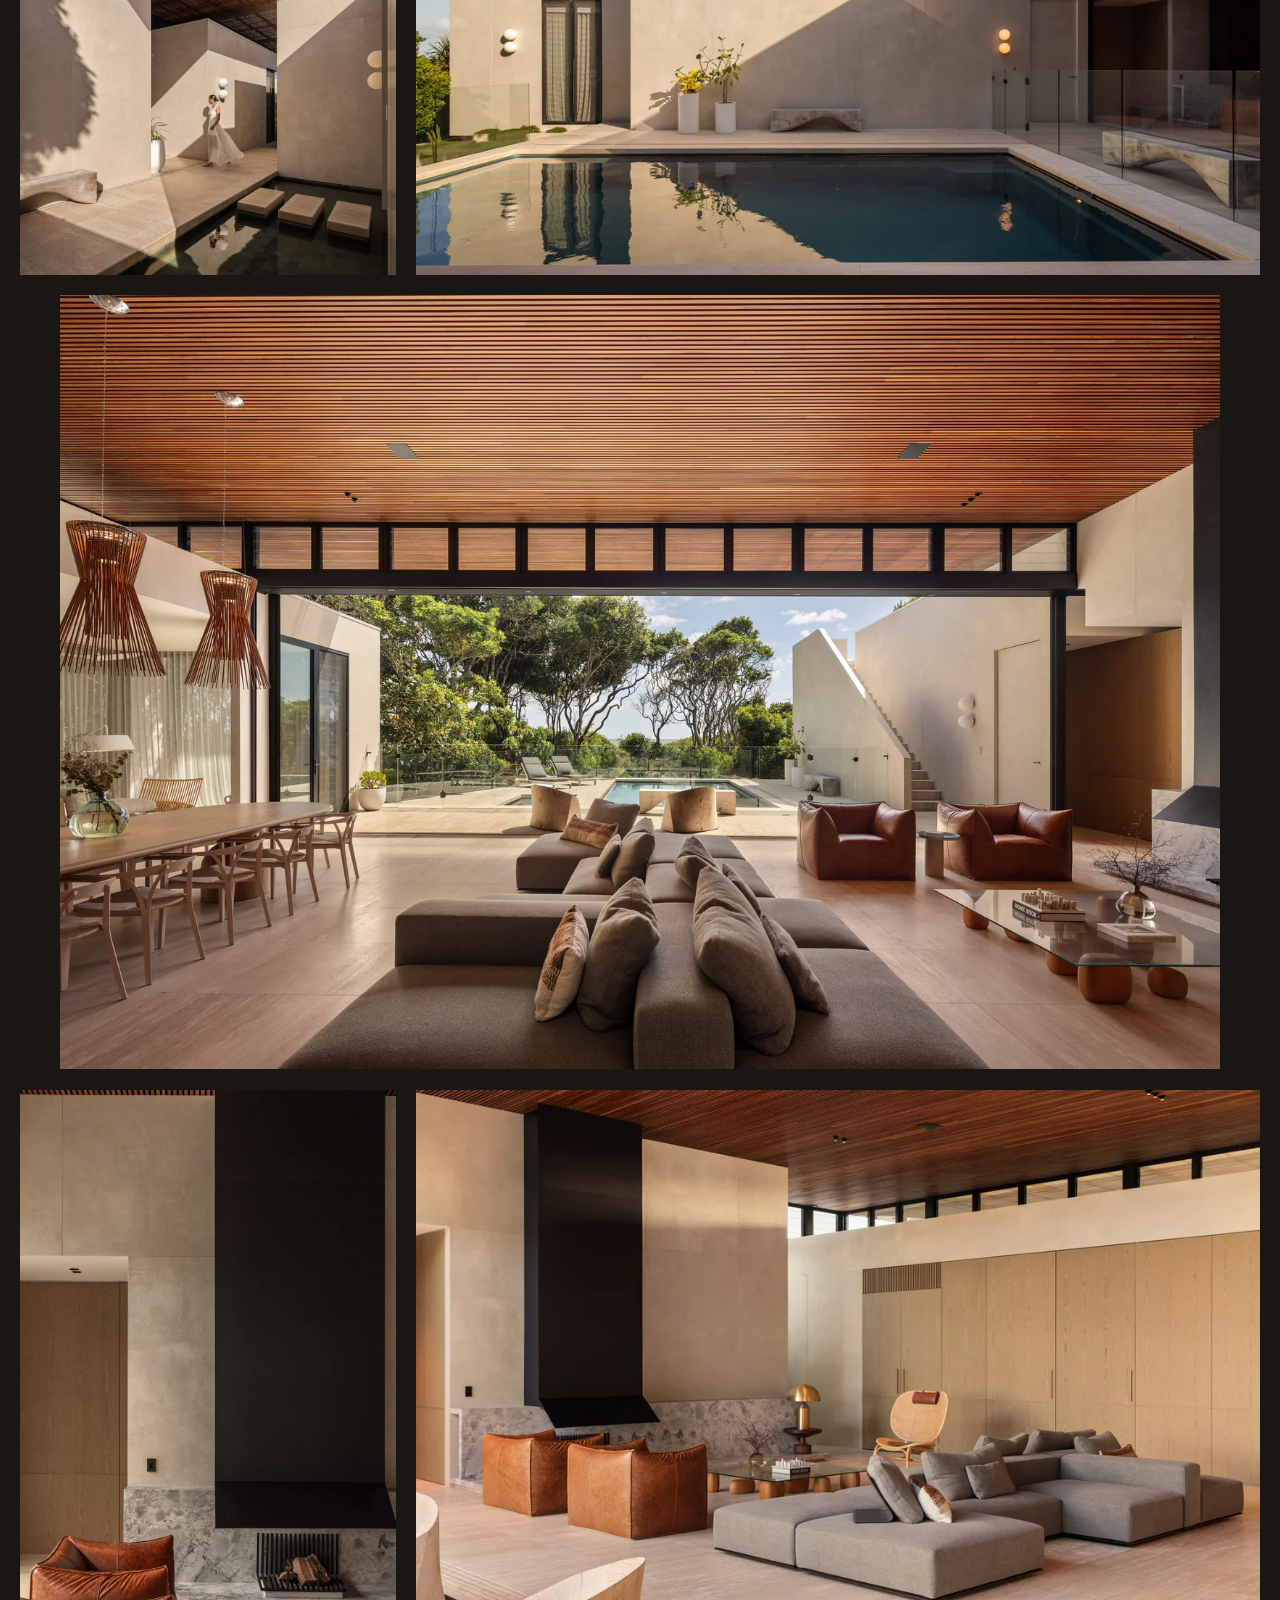
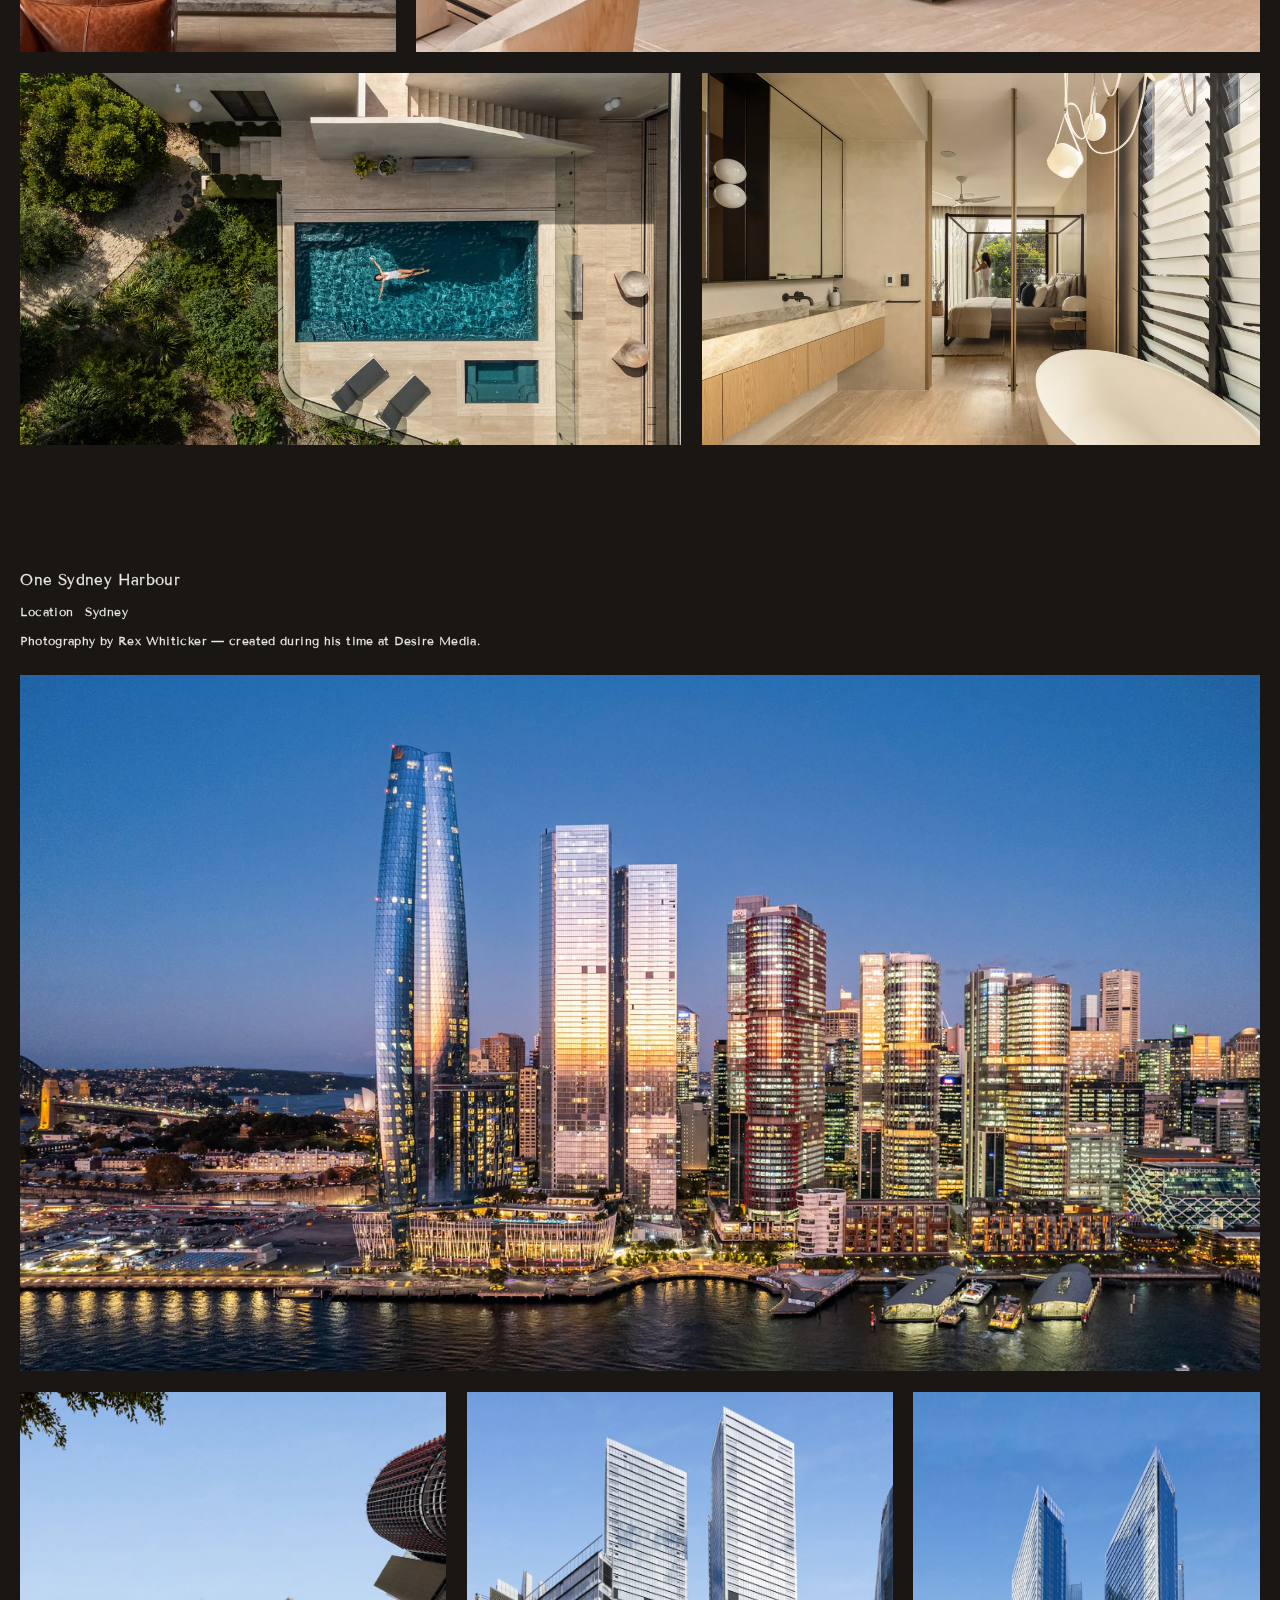
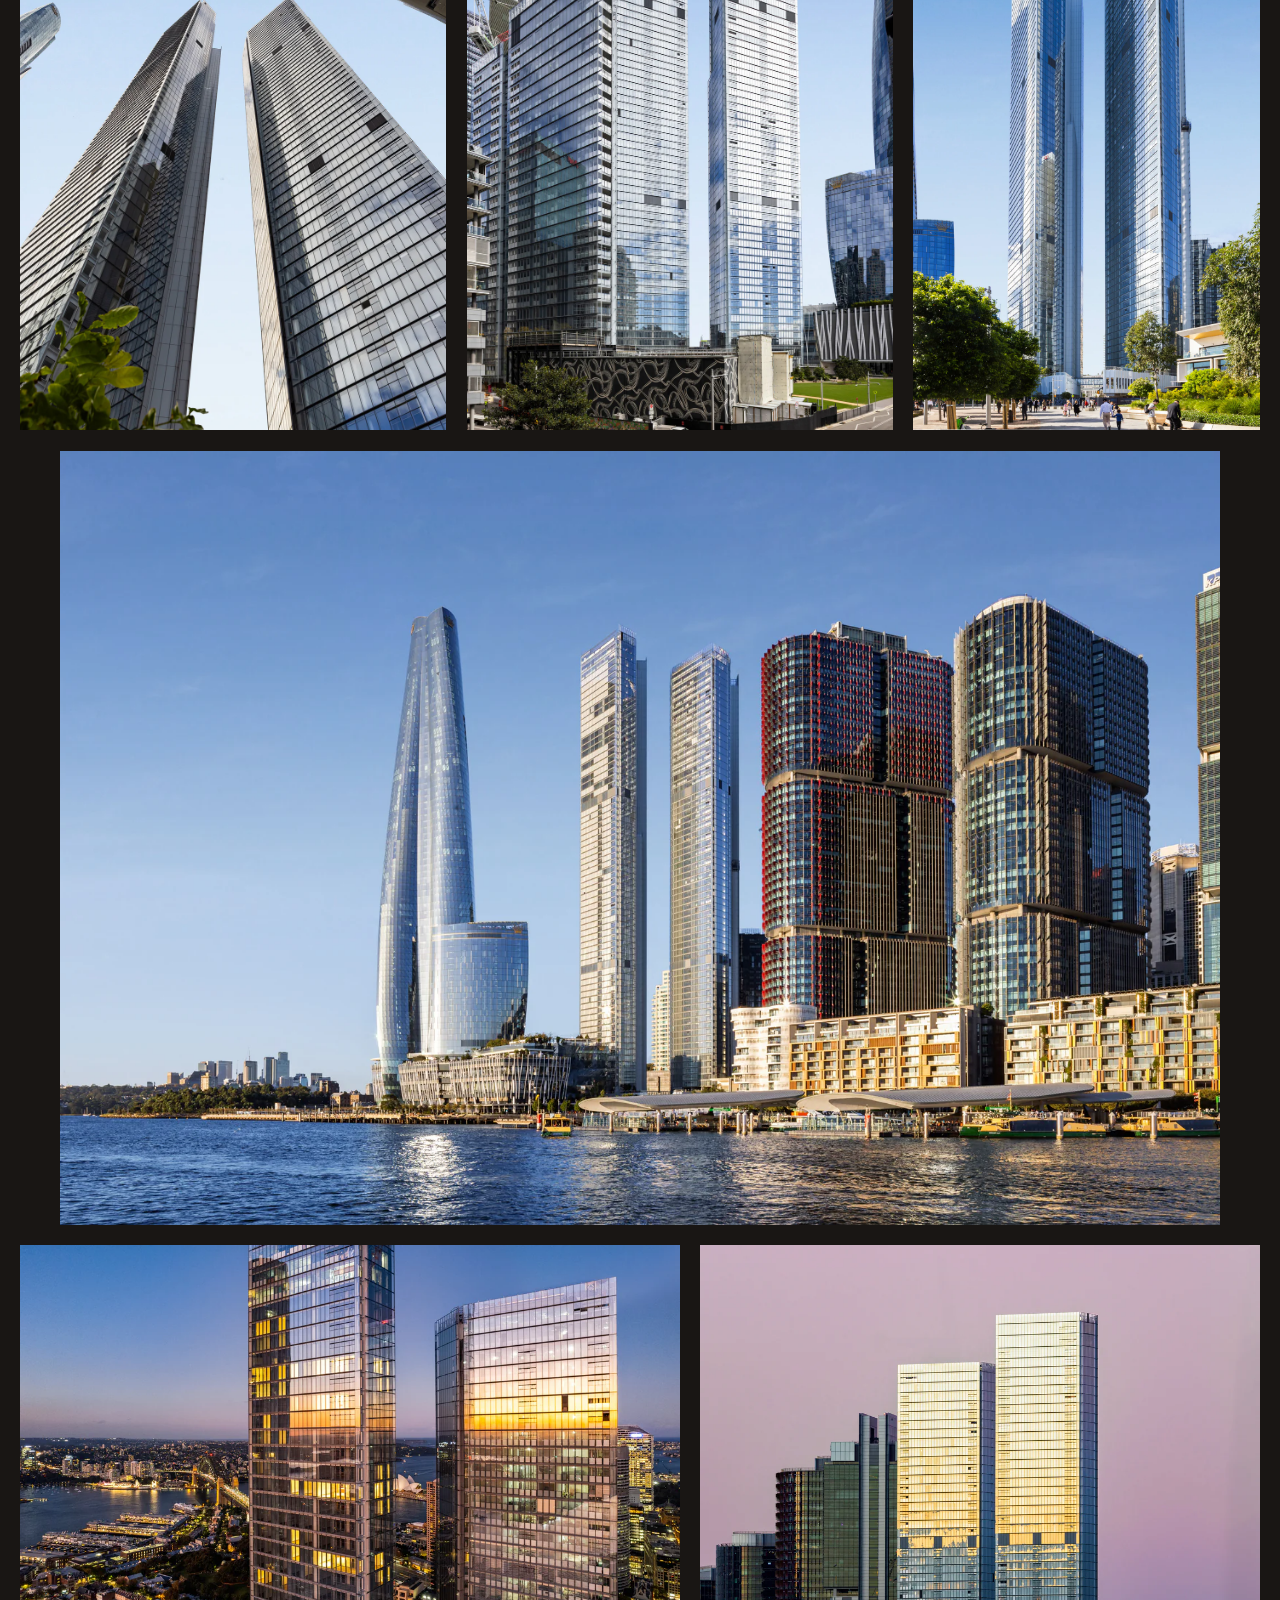
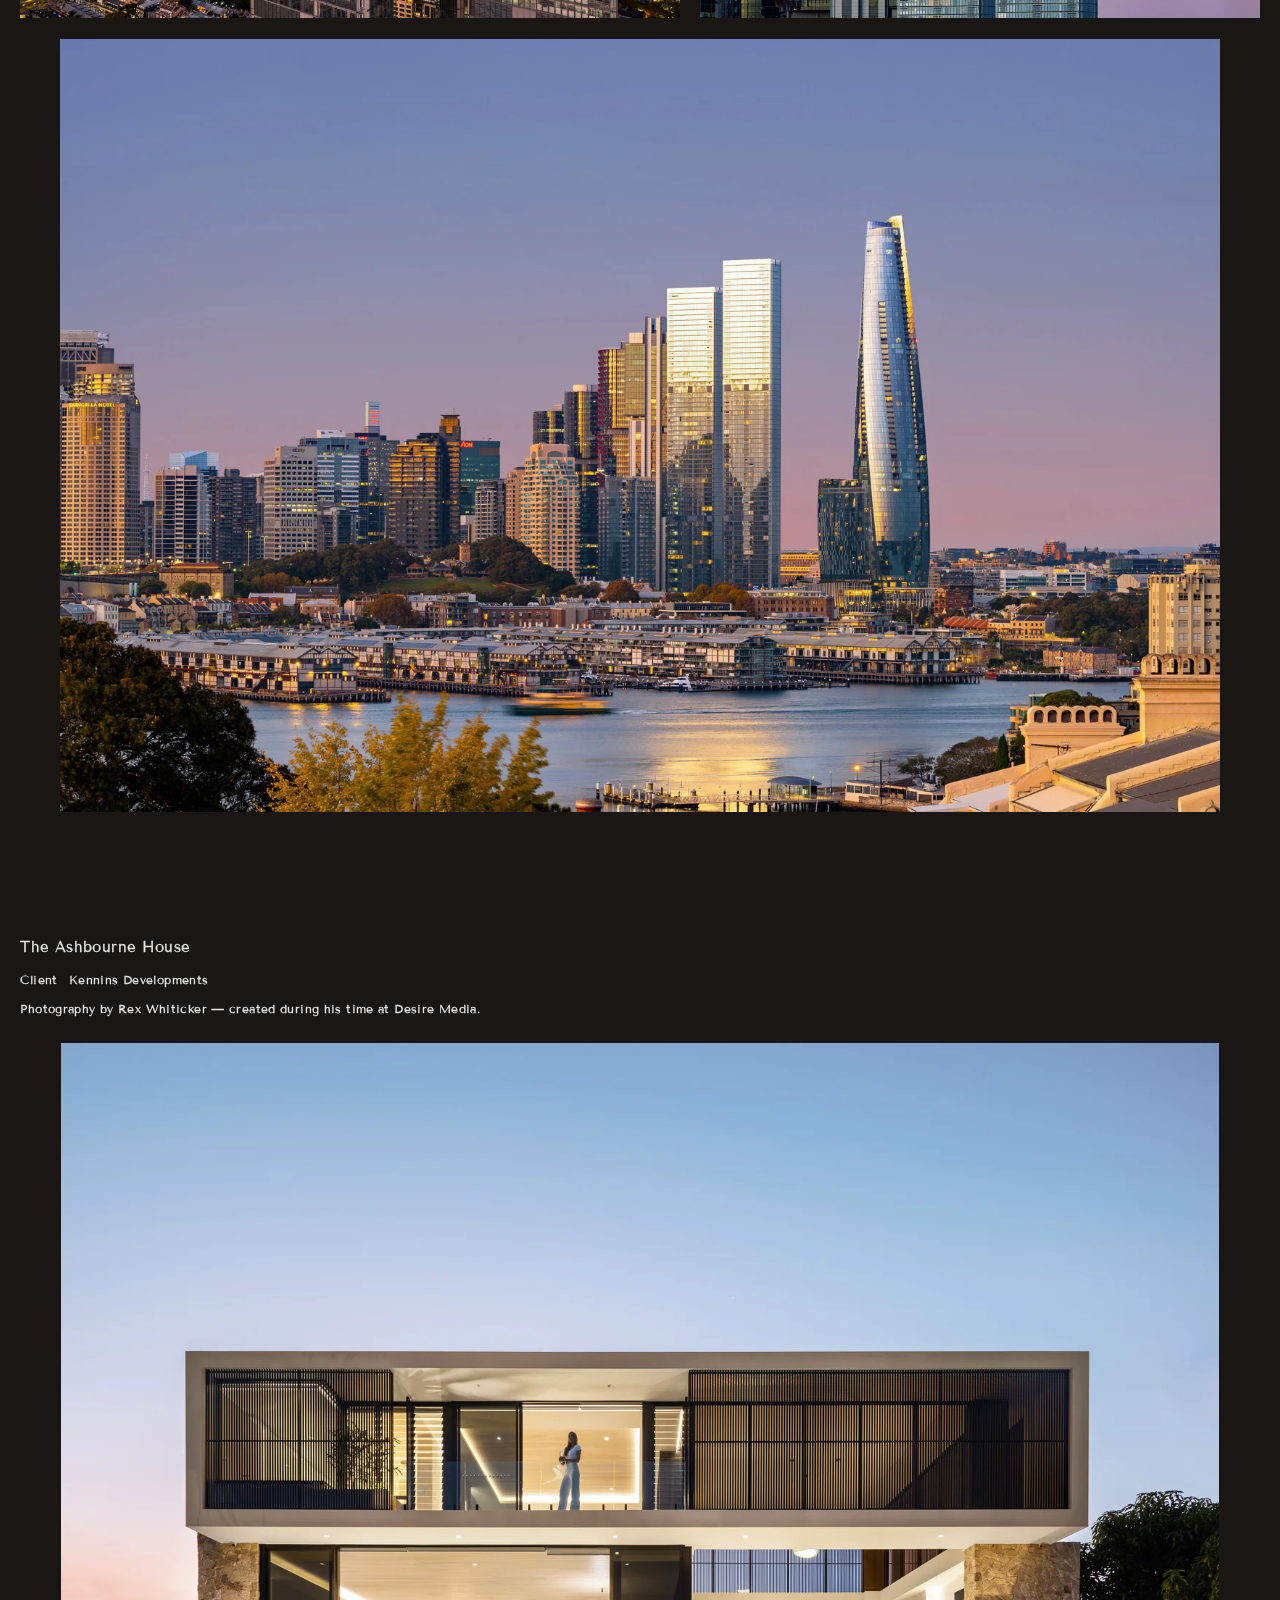
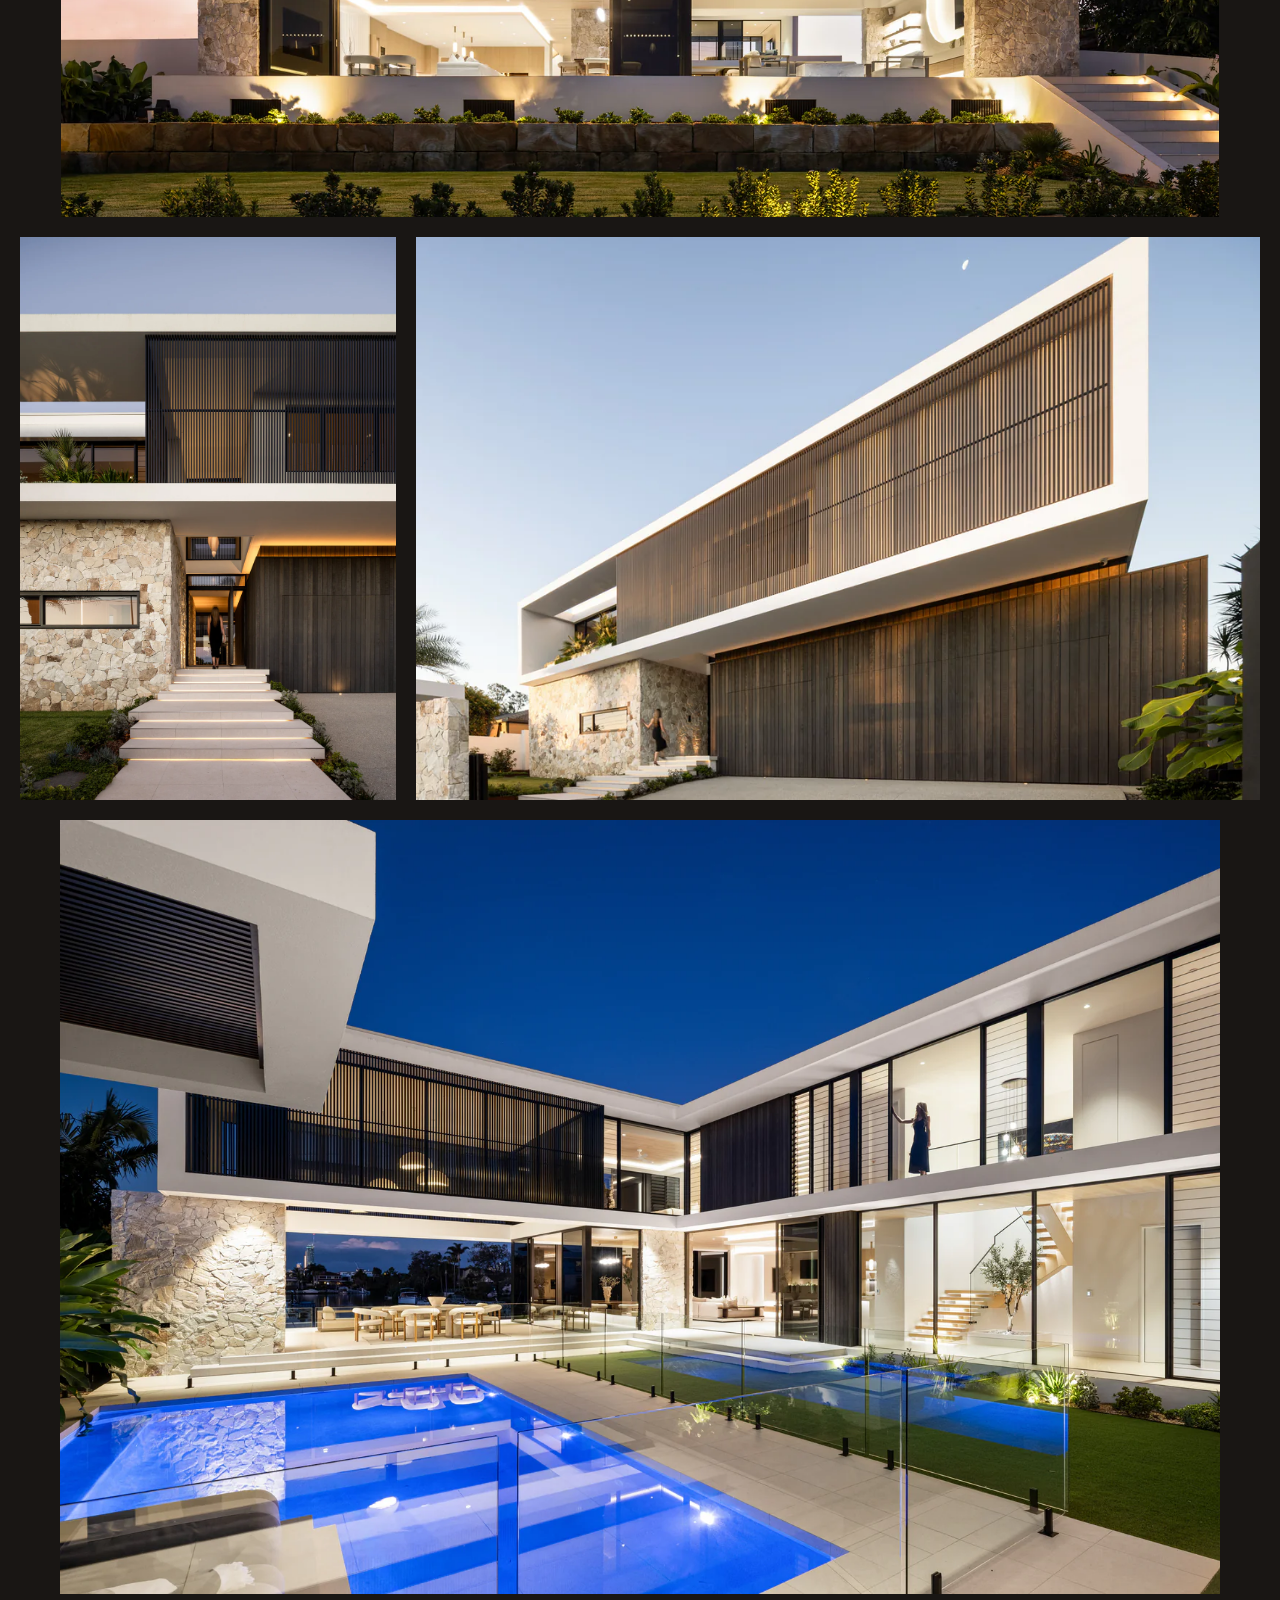
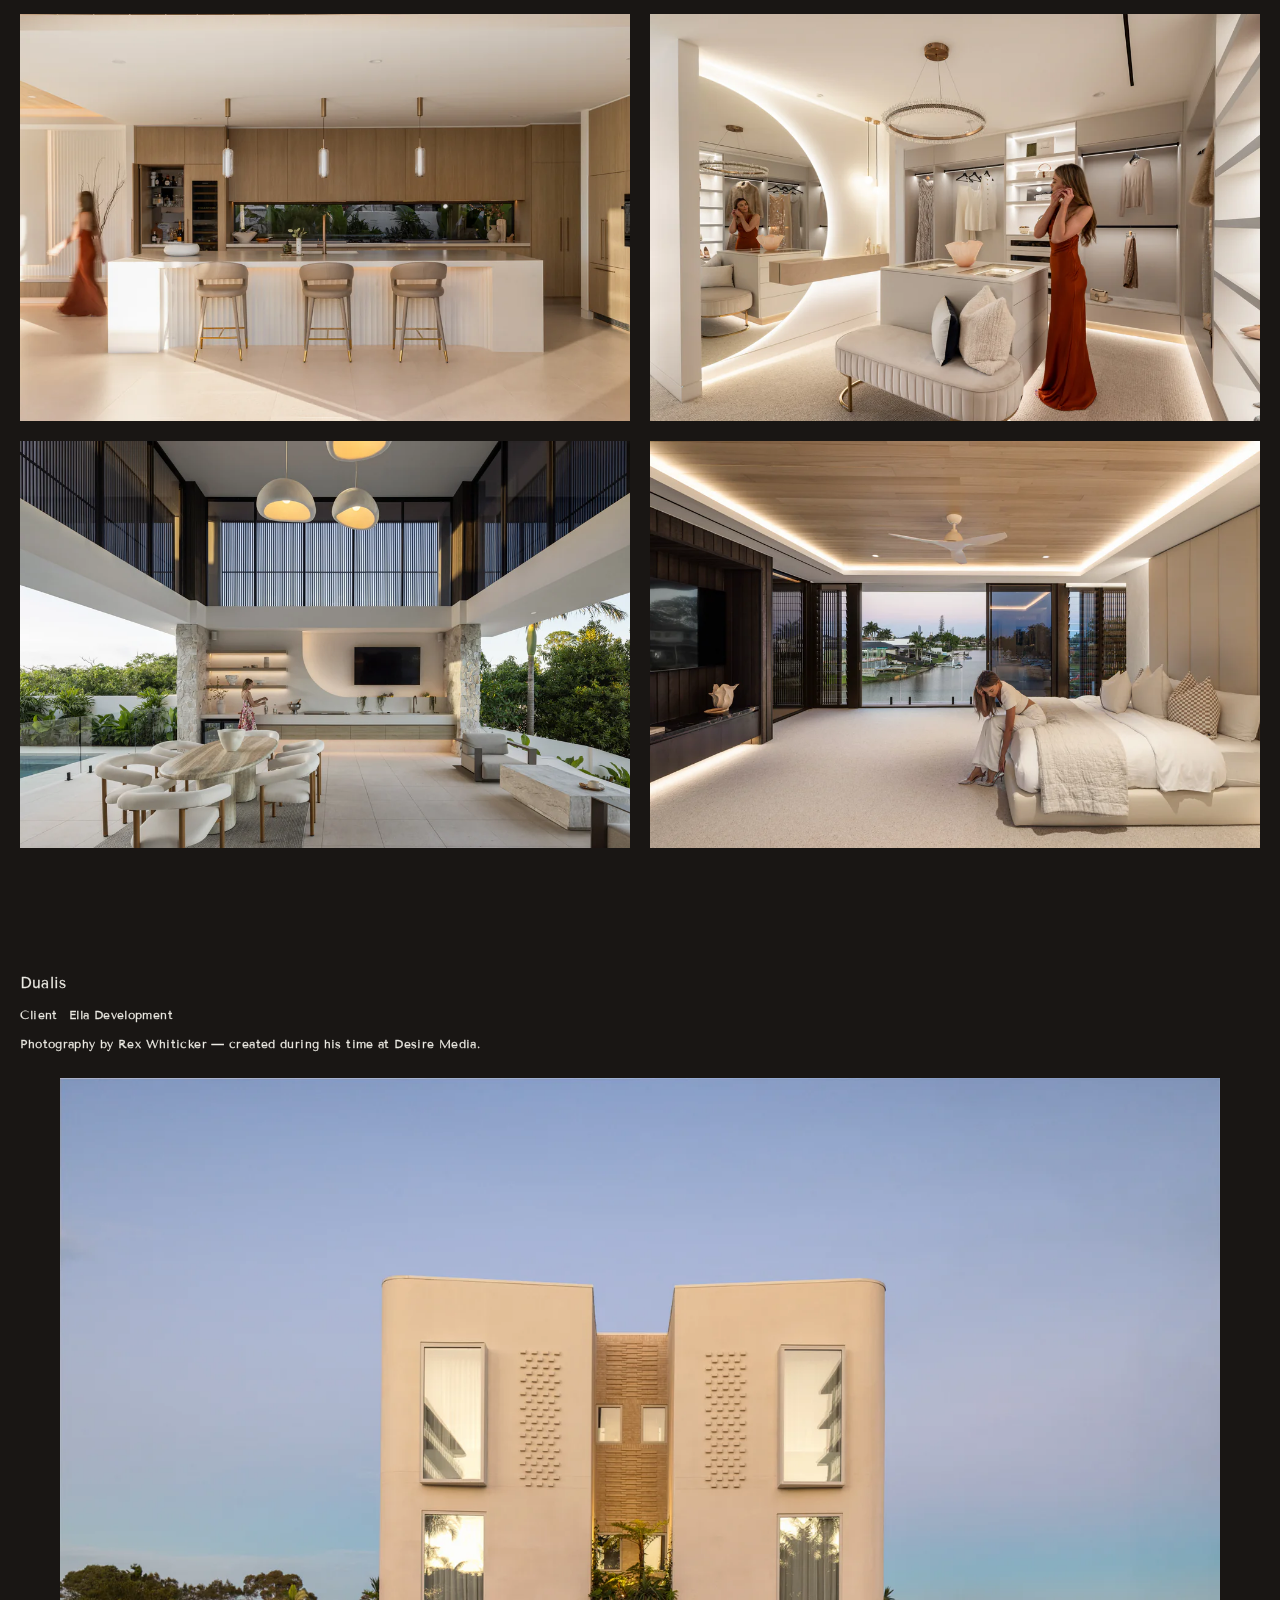
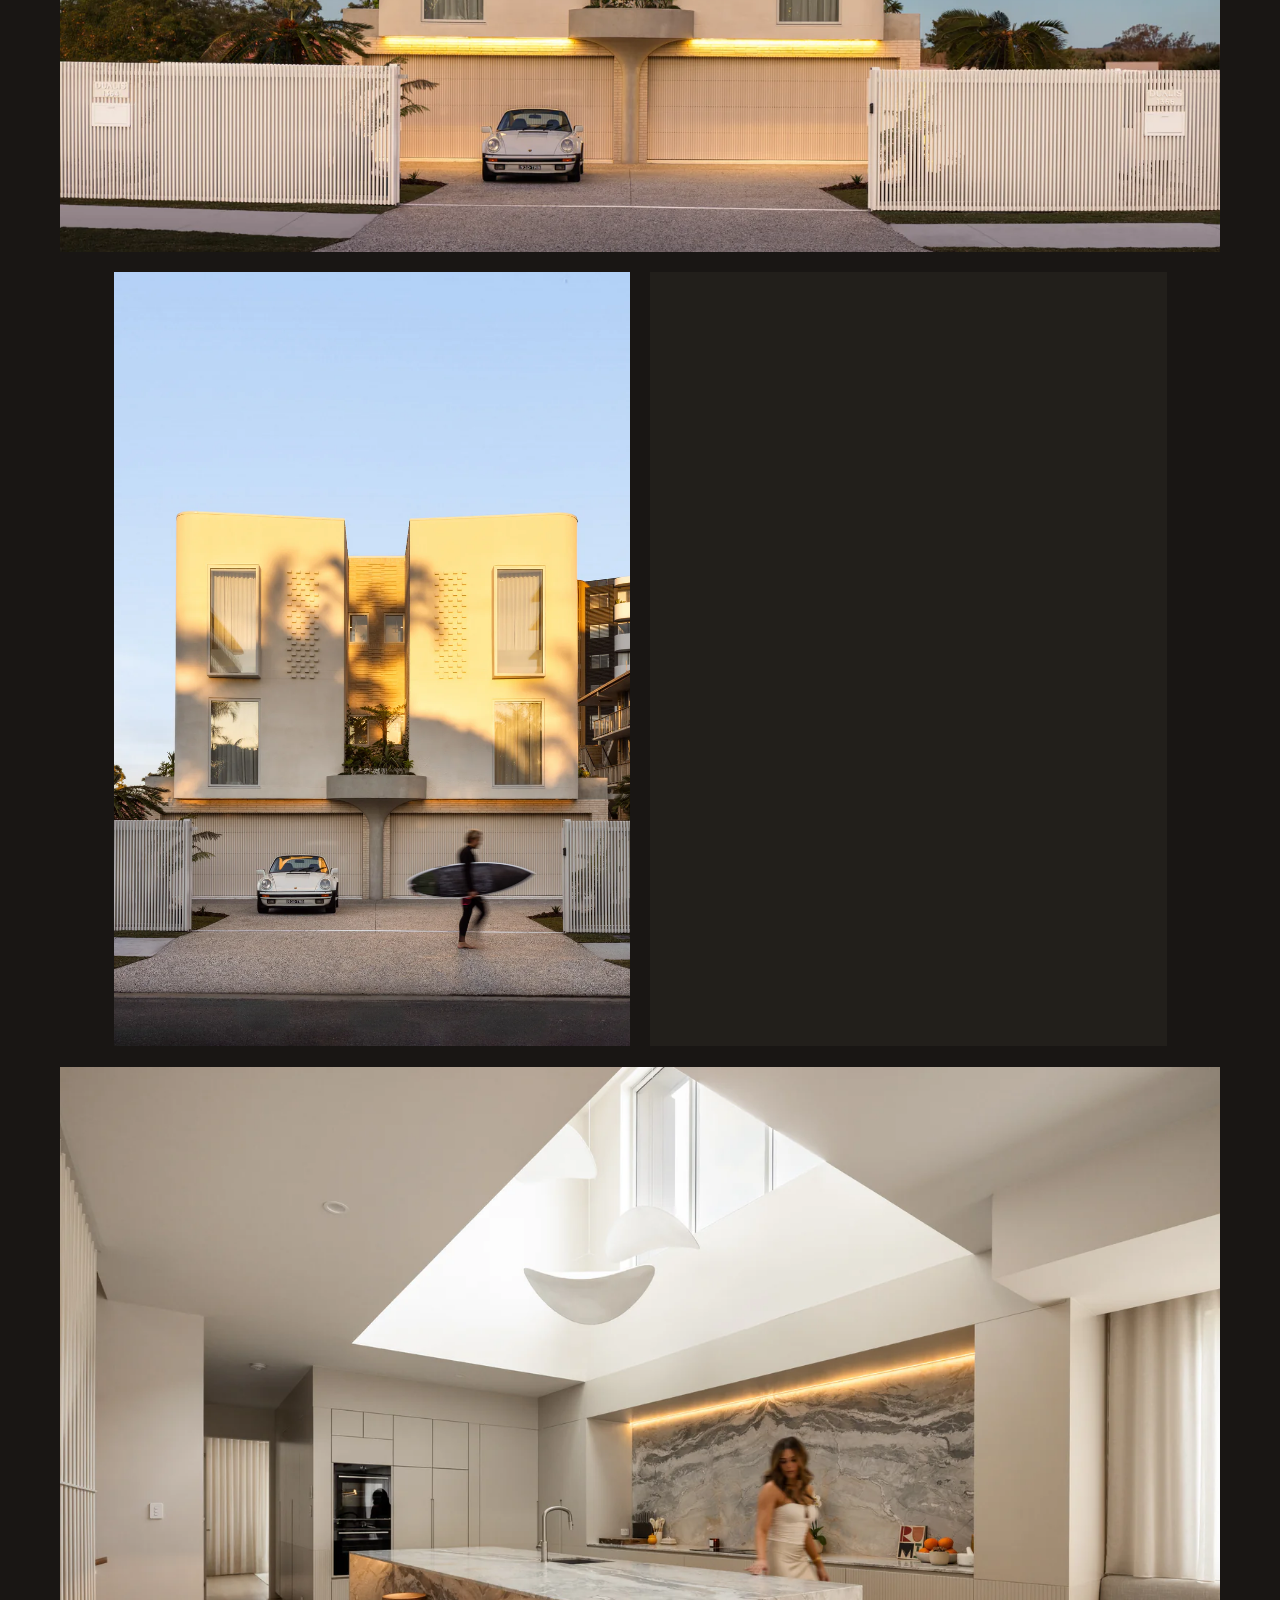
==== commit c16e9b34: "Remove all years and the ABN and ACN from the site Captions, project headers and the copyright line " ====
--- a/projects/index.html
+++ b/projects/index.html
@@ -54,29 +54,35 @@
 	</button>
 </header>
 
+<!-- ==========================================================================
+	 NAV — a 50/50 split. Left: one of Rex's photographs, a different one each
+	 time it opens (main.js picks it; the img has no src until then). Right:
+	 the menu and the business details, hung from the right edge under the
+	 toggle. Phones drop the photograph and spread the panel down the screen.
+	 ========================================================================== -->
 <nav id="site-nav" class="nav-overlay" aria-hidden="true">
-	<div class="nav-overlay__inner">
-		<!-- Links resolve to the homepage from this depth -->
+	<div class="nav-overlay__media" aria-hidden="true">
+		<img alt="" decoding="async" draggable="false">
+		<p class="nav-overlay__caption"></p>
+	</div>
+
+	<div class="nav-overlay__panel">
 		<ul class="nav-list">
 			<li style="--i:0"><a href="../#behind-the-lens">About</a></li>
 			<li style="--i:1"><a href="#top">Projects</a></li>
 			<li style="--i:2"><a href="../#contact">Contact</a></li>
 		</ul>
 
-		<a
-			class="nav-ig"
-			href="https://www.instagram.com/"
-			target="_blank"
-			rel="noopener noreferrer"
-			aria-label="Instagram">
-			<svg viewBox="0 0 24 24" width="24" height="24" aria-hidden="true" focusable="false">
-				<rect x="2.5" y="2.5" width="19" height="19" rx="5.25"
-					fill="none" stroke="currentColor" stroke-width="1.3"/>
-				<circle cx="12" cy="12" r="4.6"
-					fill="none" stroke="currentColor" stroke-width="1.3"/>
-				<circle cx="17.6" cy="6.4" r="1.15" fill="currentColor"/>
-			</svg>
-		</a>
+		<!-- PLACEHOLDER business details: email, phone and handles.
+	     Replace with Rex's real ones here, in the footer and in the contact
+	     section, on both pages. -->
+		<dl class="biz nav-biz">
+			<div class="biz__item"><dt>Email</dt><dd><a href="mailto:hello@whiticker.com.au">hello@whiticker.com.au</a></dd></div>
+			<div class="biz__item"><dt>Telephone</dt><dd><a href="tel:+61400000000">+61 400 000 000</a></dd></div>
+			<div class="biz__item"><dt>Instagram</dt><dd><a href="https://www.instagram.com/" target="_blank" rel="noopener noreferrer">@whiticker</a></dd></div>
+			<div class="biz__item"><dt>LinkedIn</dt><dd><a href="https://www.linkedin.com/" target="_blank" rel="noopener noreferrer">@whiticker</a></dd></div>
+			<div class="biz__item"><dt>Based</dt><dd>Gold Coast, Australia</dd></div>
+		</dl>
 	</div>
 </nav>
 
@@ -93,7 +99,6 @@
 	<section class="project" id="doasis">
 		<header class="project__head">
 			<h3 class="project__title">Doasis</h3>
-			<dl class="project__specs"><div class="project__spec"><dt>Year</dt><dd>2023</dd></div></dl>
 			<p class="project__credit">Photography by Rex Whiticker — created during his time at Desire Media.</p>
 		</header>
 		<div class="project__rows">
@@ -177,7 +182,7 @@
 	<section class="project" id="8-border-street">
 		<header class="project__head">
 			<h3 class="project__title">8 Border Street</h3>
-			<dl class="project__specs"><div class="project__spec"><dt>Location</dt><dd>Byron Bay</dd></div><div class="project__spec"><dt>Year</dt><dd>2024</dd></div></dl>
+			<dl class="project__specs"><div class="project__spec"><dt>Location</dt><dd>Byron Bay</dd></div></dl>
 			<p class="project__credit">Photography by Rex Whiticker — created during his time at Desire Media.</p>
 		</header>
 		<div class="project__rows">
@@ -261,7 +266,7 @@
 	<section class="project" id="one-sydney-harbour">
 		<header class="project__head">
 			<h3 class="project__title">One Sydney Harbour</h3>
-			<dl class="project__specs"><div class="project__spec"><dt>Location</dt><dd>Sydney</dd></div><div class="project__spec"><dt>Year</dt><dd>2024</dd></div></dl>
+			<dl class="project__specs"><div class="project__spec"><dt>Location</dt><dd>Sydney</dd></div></dl>
 			<p class="project__credit">Photography by Rex Whiticker — created during his time at Desire Media.</p>
 		</header>
 		<div class="project__rows">
@@ -345,7 +350,7 @@
 	<section class="project" id="the-ashbourne-house">
 		<header class="project__head">
 			<h3 class="project__title">The Ashbourne House</h3>
-			<dl class="project__specs"><div class="project__spec"><dt>Client</dt><dd>Kennins Developments</dd></div><div class="project__spec"><dt>Year</dt><dd>2025</dd></div></dl>
+			<dl class="project__specs"><div class="project__spec"><dt>Client</dt><dd>Kennins Developments</dd></div></dl>
 			<p class="project__credit">Photography by Rex Whiticker — created during his time at Desire Media.</p>
 		</header>
 		<div class="project__rows">
@@ -429,7 +434,7 @@
 	<section class="project" id="dualis">
 		<header class="project__head">
 			<h3 class="project__title">Dualis</h3>
-			<dl class="project__specs"><div class="project__spec"><dt>Client</dt><dd>Ella Development</dd></div><div class="project__spec"><dt>Year</dt><dd>2025</dd></div></dl>
+			<dl class="project__specs"><div class="project__spec"><dt>Client</dt><dd>Ella Development</dd></div></dl>
 			<p class="project__credit">Photography by Rex Whiticker — created during his time at Desire Media.</p>
 		</header>
 		<div class="project__rows">
@@ -513,7 +518,6 @@
 	<section class="project" id="beach-house">
 		<header class="project__head">
 			<h3 class="project__title">Beach House</h3>
-			<dl class="project__specs"><div class="project__spec"><dt>Year</dt><dd>2023</dd></div></dl>
 			<p class="project__credit">Photography by Rex Whiticker — created during his time at Desire Media.</p>
 		</header>
 		<div class="project__rows">
@@ -621,7 +625,6 @@
 	<section class="project" id="el-nido">
 		<header class="project__head">
 			<h3 class="project__title">El Nido</h3>
-			<dl class="project__specs"><div class="project__spec"><dt>Year</dt><dd>2024</dd></div></dl>
 			<p class="project__credit">Photography by Rex Whiticker — created during his time at Desire Media.</p>
 		</header>
 		<div class="project__rows">
@@ -709,7 +712,7 @@
 	<section class="project" id="harmony">
 		<header class="project__head">
 			<h3 class="project__title">Harmony</h3>
-			<dl class="project__specs"><div class="project__spec"><dt>Client</dt><dd>AVID</dd></div><div class="project__spec"><dt>Year</dt><dd>2022</dd></div></dl>
+			<dl class="project__specs"><div class="project__spec"><dt>Client</dt><dd>AVID</dd></div></dl>
 			<p class="project__credit">Photography by Rex Whiticker — created during his time at Desire Media.</p>
 		</header>
 		<div class="project__rows">
@@ -819,7 +822,7 @@
 	<section class="project" id="perspective-helm">
 		<header class="project__head">
 			<h3 class="project__title">Perspective Helm</h3>
-			<dl class="project__specs"><div class="project__spec"><dt>Client</dt><dd>Sherpa Group</dd></div><div class="project__spec"><dt>Year</dt><dd>2024</dd></div></dl>
+			<dl class="project__specs"><div class="project__spec"><dt>Client</dt><dd>Sherpa Group</dd></div></dl>
 			<p class="project__credit">Photography by Rex Whiticker — created during his time at Desire Media.</p>
 		</header>
 		<div class="project__rows">
@@ -937,7 +940,7 @@
 	<section class="project" id="marlie">
 		<header class="project__head">
 			<h3 class="project__title">Marlie</h3>
-			<dl class="project__specs"><div class="project__spec"><dt>Client</dt><dd>CHP</dd></div><div class="project__spec"><dt>Year</dt><dd>2025</dd></div></dl>
+			<dl class="project__specs"><div class="project__spec"><dt>Client</dt><dd>CHP</dd></div></dl>
 			<p class="project__credit">Photography by Rex Whiticker — created during his time at Desire Media.</p>
 		</header>
 		<div class="project__rows">
@@ -1067,7 +1070,6 @@
 	<section class="project" id="remi-residences">
 		<header class="project__head">
 			<h3 class="project__title">REMI Residences</h3>
-			<dl class="project__specs"><div class="project__spec"><dt>Year</dt><dd>2024</dd></div></dl>
 			<p class="project__credit">Photography by Rex Whiticker — created during his time at Desire Media.</p>
 		</header>
 		<div class="project__rows">
@@ -1185,7 +1187,7 @@
 	<section class="project" id="ss-sphinx">
 		<header class="project__head">
 			<h3 class="project__title">SS Sphinx</h3>
-			<dl class="project__specs"><div class="project__spec"><dt>Location</dt><dd>Egypt</dd></div><div class="project__spec"><dt>Year</dt><dd>2026</dd></div></dl>
+			<dl class="project__specs"><div class="project__spec"><dt>Location</dt><dd>Egypt</dd></div></dl>
 			<p class="project__credit">Photography by Rex Whiticker — created during his time at Desire Media.</p>
 		</header>
 		<div class="project__rows">
@@ -1329,8 +1331,13 @@
 	</section>
 
 	<footer class="foot">
+		<dl class="biz foot__biz">
+			<div class="biz__item"><dt>Based</dt><dd>Gold Coast, Australia</dd></div>
+			<div class="biz__item"><dt>Email</dt><dd><a href="mailto:hello@whiticker.com.au">hello@whiticker.com.au</a></dd></div>
+			<div class="biz__item"><dt>Telephone</dt><dd><a href="tel:+61400000000">+61 400 000 000</a></dd></div>
+		</dl>
 		<p class="foot__disclaimer">Selected imagery displayed on this website was photographed by Rex Whiticker during his time as a founder and director of Desire Media. These images are displayed solely for portfolio and self-promotional purposes. Copyright and usage rights may remain with Desire Media or the respective clients.</p>
-		<p class="contact__colophon">© 2026 Whiticker</p>
+		<p class="contact__colophon">© Whiticker</p>
 	</footer>
 
 </main>
--- a/style.css
+++ b/style.css
@@ -162,6 +162,9 @@
 
 body.past-hero .brand { pointer-events: auto; }
 
+/* With the menu open the name always shows, even over the hero */
+body.nav-open .brand { opacity: 1; pointer-events: auto; }
+
 
 /* ==========================================================================
    04  NAV TOGGLE — two bars that rotate into an X
@@ -216,11 +219,8 @@
 	inset: 0;
 	z-index: 110;
 	display: grid;
-	place-items: center;
-
-	background: rgba(25, 22, 20, 0.55);   /* matches the softened ground */
-	-webkit-backdrop-filter: blur(28px) saturate(120%);
-	backdrop-filter: blur(28px) saturate(120%);
+	grid-template-columns: 1fr 1fr;
+	background: var(--bg);
 
 	/* visibility (not opacity alone) keeps links out of the tab order */
 	opacity: 0;
@@ -240,27 +240,71 @@
 		visibility 0s linear 0s;
 }
 
-.nav-overlay__inner {
+/* Left half — a photograph, swapped for another each time the menu opens */
+.nav-overlay__media {
+	position: relative;
+	overflow: hidden;
+	background: var(--bg-raise);
+}
+
+.nav-overlay__media img {
+	position: absolute;
+	inset: 0;
+	width: 100%;
+	height: 100%;
+	object-fit: cover;
+	opacity: 0;
+	transform: scale(1.04);
+	transition:
+		opacity   0.9s var(--ease),
+		transform var(--dur-slow) var(--ease);
+	-webkit-user-drag: none;
+	-webkit-touch-callout: none;
+	user-select: none;
+}
+
+.nav-overlay__caption {
+	position: absolute;
+	left: var(--edge);
+	bottom: var(--edge);
+	font-size: var(--credit-size);
+	letter-spacing: var(--track-wide);
+	color: var(--ink);
+	text-shadow: 0 1px 18px rgba(0, 0, 0, 0.6);
+	opacity: 0;
+	transition: opacity var(--dur) var(--ease);
+}
+
+body.nav-open .nav-overlay__media.is-in img { opacity: 1; transform: none; }
+body.nav-open .nav-overlay__media.is-in .nav-overlay__caption {
+	opacity: 1;
+	transition-delay: 0.35s;
+}
+
+/* Right half — menu then details, flush right under the toggle */
+.nav-overlay__panel {
 	display: flex;
 	flex-direction: column;
-	align-items: center;
 	justify-content: center;
-	text-align: center;
-	padding: var(--gutter);
+	align-items: flex-end;
+	gap: clamp(48px, 9vh, 96px);
+	padding: calc(var(--edge) + 72px) var(--gutter) var(--edge);
+	text-align: right;
+	overflow-y: auto;
 }
 
 .nav-list {
 	display: flex;
 	flex-direction: column;
-	align-items: center;
-	gap: clamp(0.55rem, 1.6vh, 1.1rem);
+	align-items: flex-end;
+	gap: clamp(0.35rem, 1.1vh, 0.8rem);
 }
 
 .nav-list a {
 	display: inline-block;
 	font-size: var(--nav-size);
-	letter-spacing: 0.04em;
-	line-height: 1.3;
+	letter-spacing: 0.02em;
+	line-height: 1.2;
 	color: var(--ink);
 
 	opacity: 0;
@@ -282,27 +326,37 @@
 	.nav-list a:hover { opacity: 1; }
 }
 
-.nav-ig {
-	display: inline-grid;
-	place-items: center;
-	margin-top: clamp(28px, 5vh, 60px);
-	color: var(--ink);
+/* Business details — the same set as the footer, one size and one colour */
+.biz {
+	font-size: var(--credit-size);
+	letter-spacing: var(--track-wide);
+	line-height: 1.6;
+}
+
+.biz__item { display: flex; gap: 0.9em; }
+
+.biz a { transition: opacity var(--dur) var(--ease); }
+.biz a:hover { opacity: var(--hover-alpha); }
+
+.nav-biz {
+	display: flex;
+	flex-direction: column;
+	align-items: flex-end;
+	gap: 0.55em;
+	color: var(--ink-soft);
 
 	opacity: 0;
 	transform: translateY(18px);
 	transition:
 		opacity   0.7s var(--ease),
-		transform 0.7s var(--ease),
-		color     var(--dur) var(--ease);
-}
-
-body.nav-open .nav-ig {
+		transform 0.7s var(--ease);
+}
+
+body.nav-open .nav-biz {
 	opacity: 1;
 	transform: translateY(0);
-	transition-delay: 340ms;
-}
-
-.nav-ig:hover { color: var(--ink-dim); }
+	transition-delay: 320ms;
+}
 
 
 /* ==========================================================================
@@ -796,6 +850,20 @@
 .contact__item dd a { transition: opacity var(--dur) var(--ease); }
 .contact__item dd a:hover { opacity: var(--hover-alpha); }
 
+/* Business details, one centred row above the disclaimer */
+.foot__biz {
+	display: flex;
+	flex-wrap: wrap;
+	justify-content: center;
+	gap: 0.4em clamp(20px, 2.4vw, 40px);
+	max-width: 1240px;
+	margin: clamp(36px, 6vh, 72px) auto 0;
+	padding: 0 var(--inset);
+	color: var(--ink-quiet);
+}
+
+.foot__biz + .foot__disclaimer { margin-top: clamp(18px, 2.6vh, 28px); }
+
 /* Rex's legal disclaimer, verbatim: quiet, but sized to stay genuinely
    readable.
    --ink-quiet on --bg is about 6.5:1, comfortably past WCAG AA. */
@@ -978,10 +1046,10 @@
    ========================================================================== */
 
 @media (max-width: 768px) {
-	/* Sized so the longest label ("Lifestyle & People") holds a single line —
-	   three clean lines read far better than five wrapped ones */
+	/* Phones: the menu fills the screen, so its links can be large; other
+	   sizes step down to suit the narrow column */
 	:root {
-		--nav-size:  clamp(1.15rem, 5.6vw, 1.9rem);
+		--nav-size:  clamp(1.9rem, 9vw, 2.6rem);
 		--cap-size:  clamp(0.85rem, 3.4vw, 0.95rem);
 		--hero-size: clamp(1.6rem, 11vw, 3.4rem);
 		--tag-size:  clamp(0.78rem, 3.2vw, 0.9rem);
@@ -1067,8 +1135,26 @@
 
 	.brand { letter-spacing: 0.12em; }
 
-	.nav-list { gap: clamp(0.8rem, 2.4vh, 1.4rem); }
-	.nav-list a { letter-spacing: 0.03em; }
+	/* No photograph on a phone: the panel takes the screen, menu at the
+	   top, details at the foot, both flush right under the toggle */
+	.nav-overlay { grid-template-columns: 1fr; }
+	.nav-overlay__media { display: none; }
+
+	.nav-overlay__panel {
+		justify-content: space-between;
+		gap: 48px;
+		padding: calc(var(--edge) + 96px) var(--gutter) calc(var(--edge) + 20px);
+	}
+
+	.nav-list { gap: clamp(0.5rem, 1.8vh, 1rem); }
+	.nav-biz { gap: 0.75em; }
+
+	/* One detail per line on a phone, rather than an uneven wrap */
+	.foot__biz {
+		flex-direction: column;
+		align-items: center;
+		gap: 0.35em;
+	}
 
 	/* Side by side would leave two slivers — stack instead, each image
 	   keeping the full viewport height */
@@ -1097,7 +1183,7 @@
 /* Short landscape viewports — keep the nav from overflowing */
 @media (max-height: 480px) {
 	:root { --nav-size: clamp(1.2rem, 6vh, 2rem); }
-	.nav-ig { margin-top: 20px; }
+	.nav-overlay__panel { justify-content: flex-start; gap: 28px; }
 }
 
 
@@ -1116,7 +1202,8 @@
 	/* Keep fades, drop all movement. The wordmark crossfade stays — opacity
 	   is not a vestibular trigger. */
 	.nav-list a,
-	.nav-ig,
+	.nav-biz,
+	.nav-overlay__media img,
 	.frame img,
 	.plate {
 		transform: none !important;
